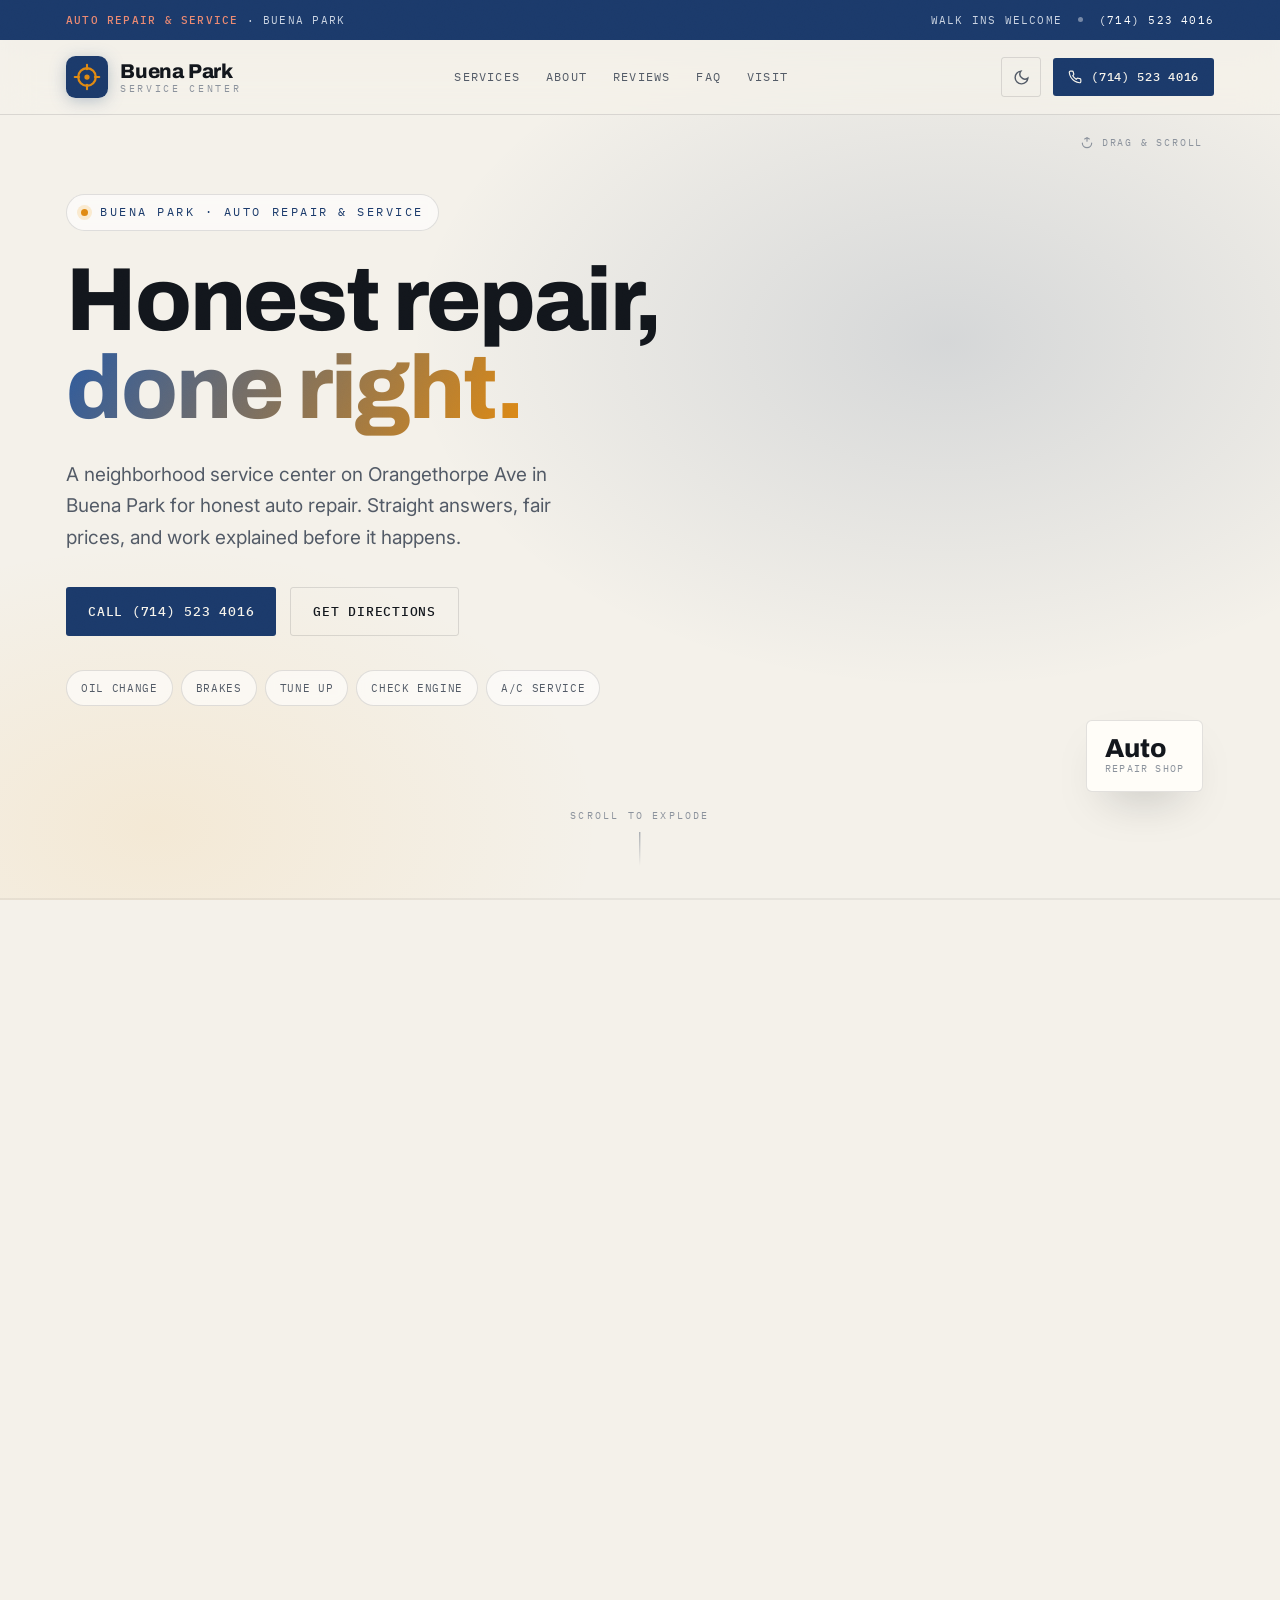
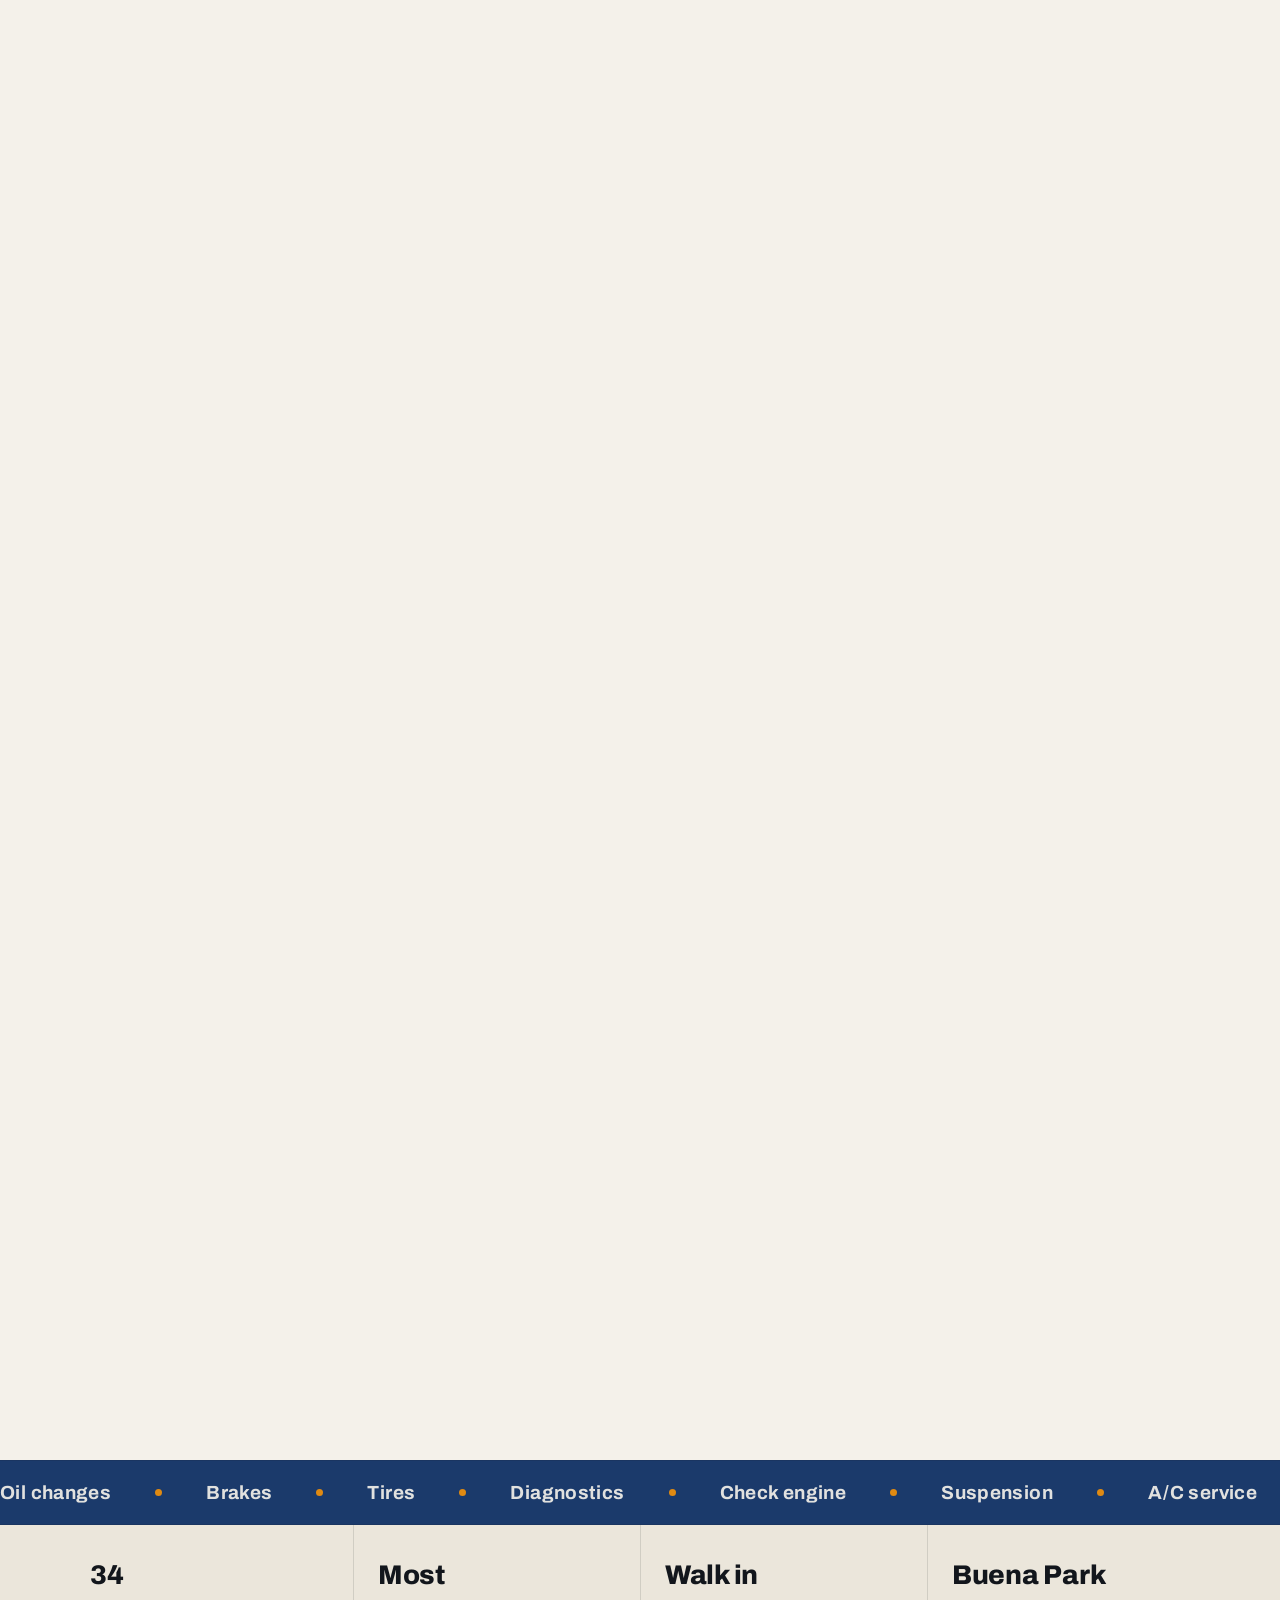
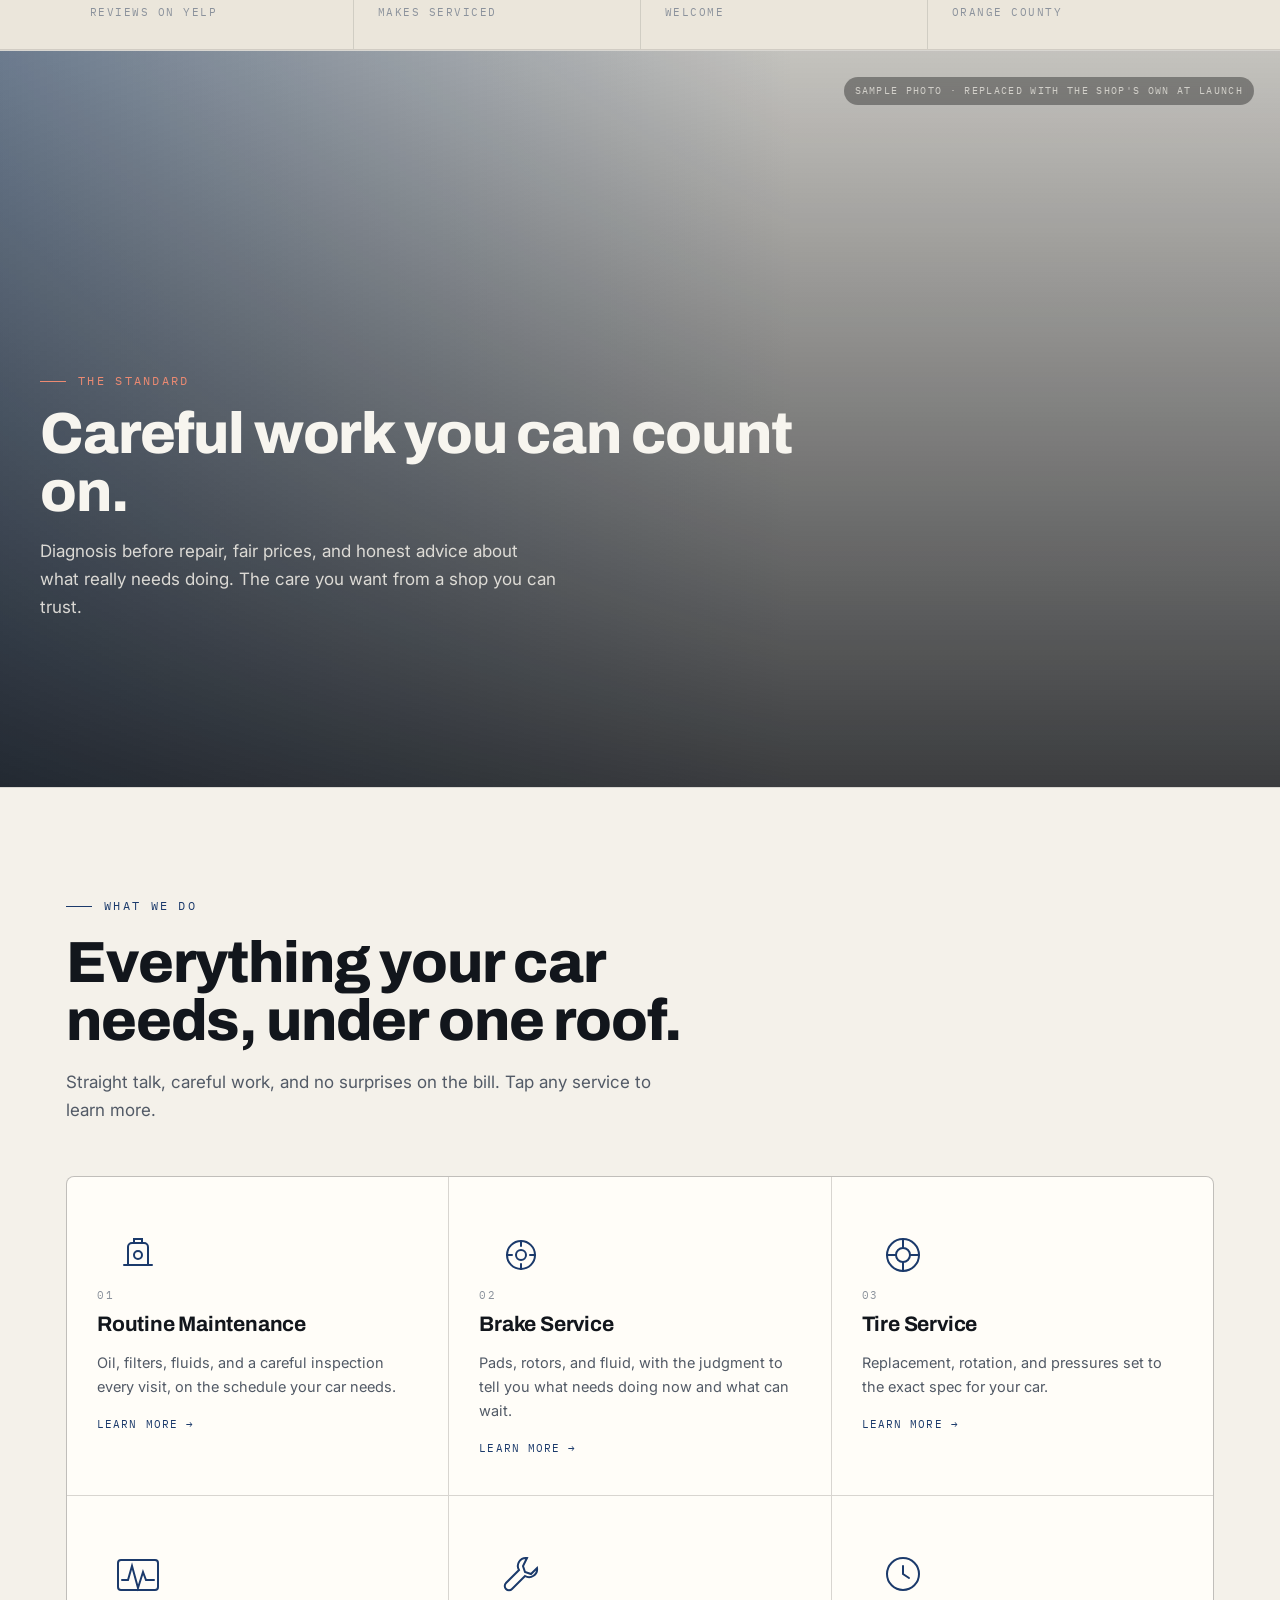
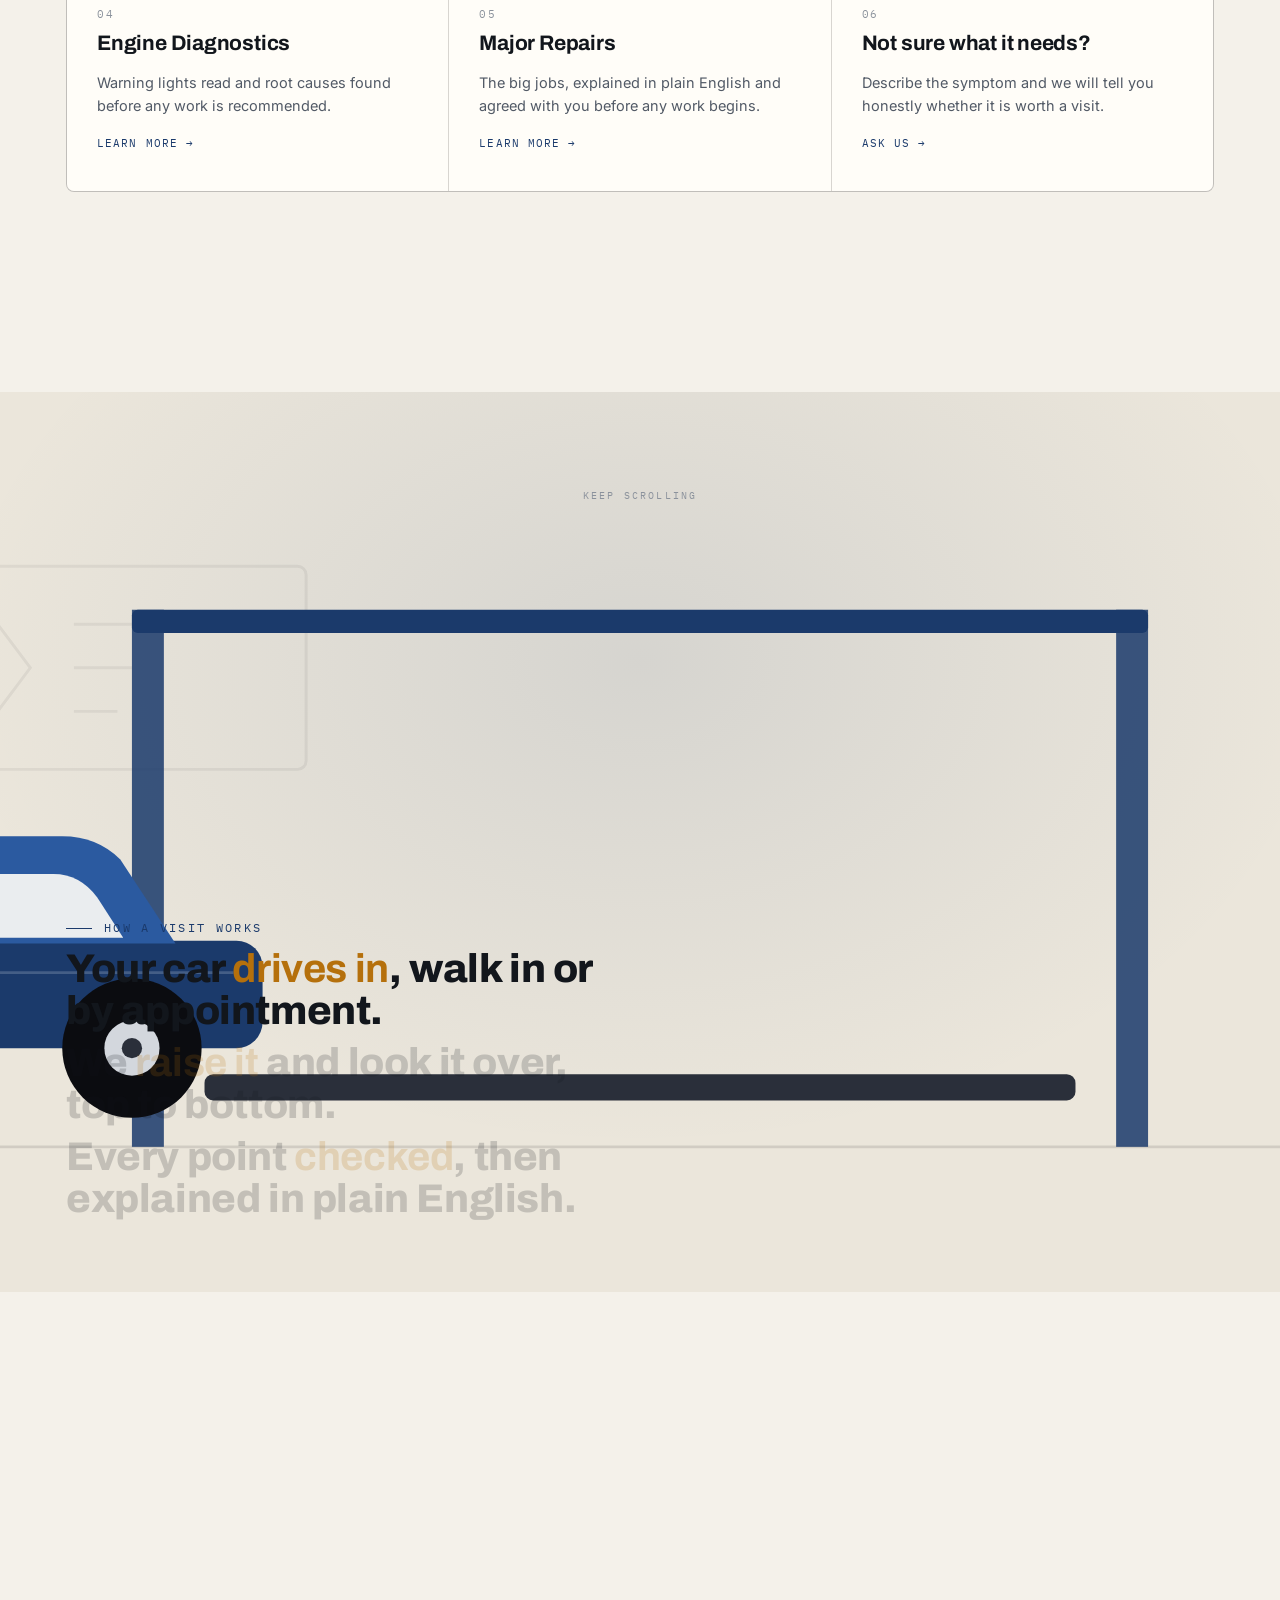
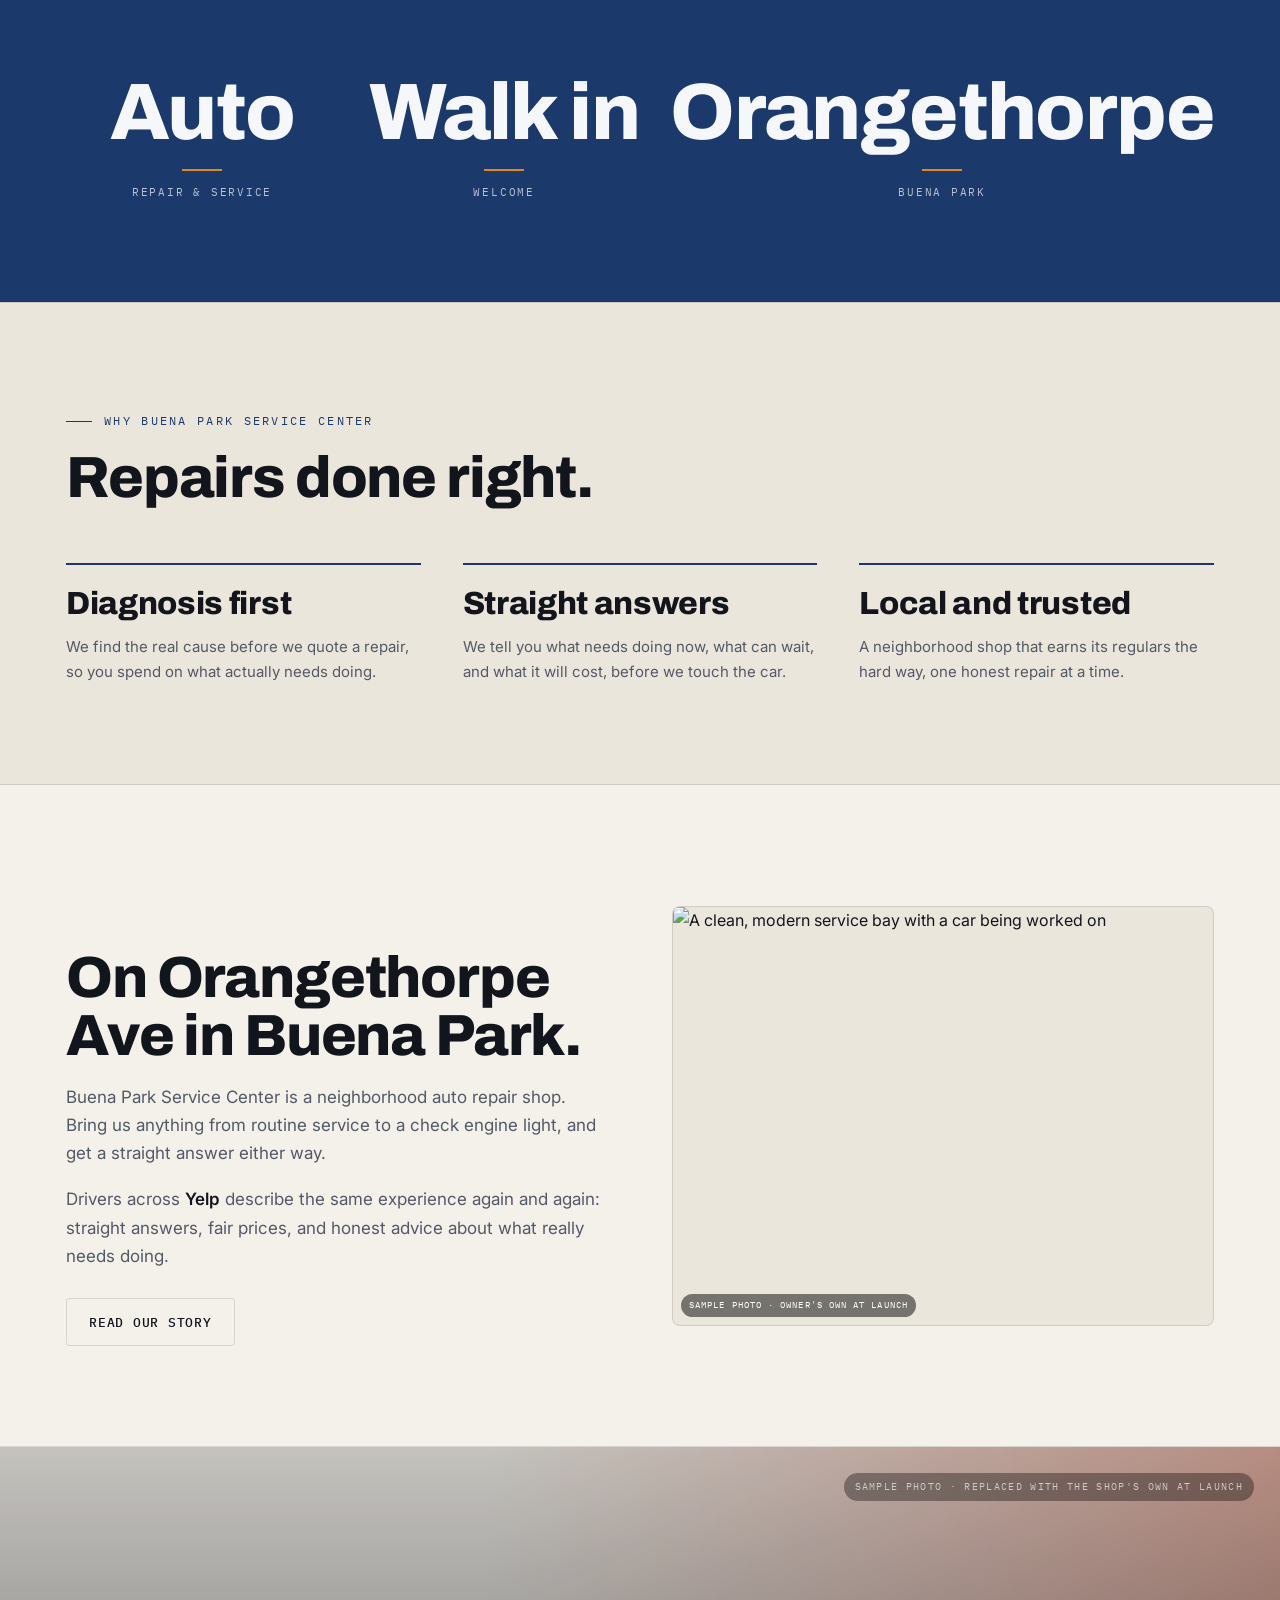
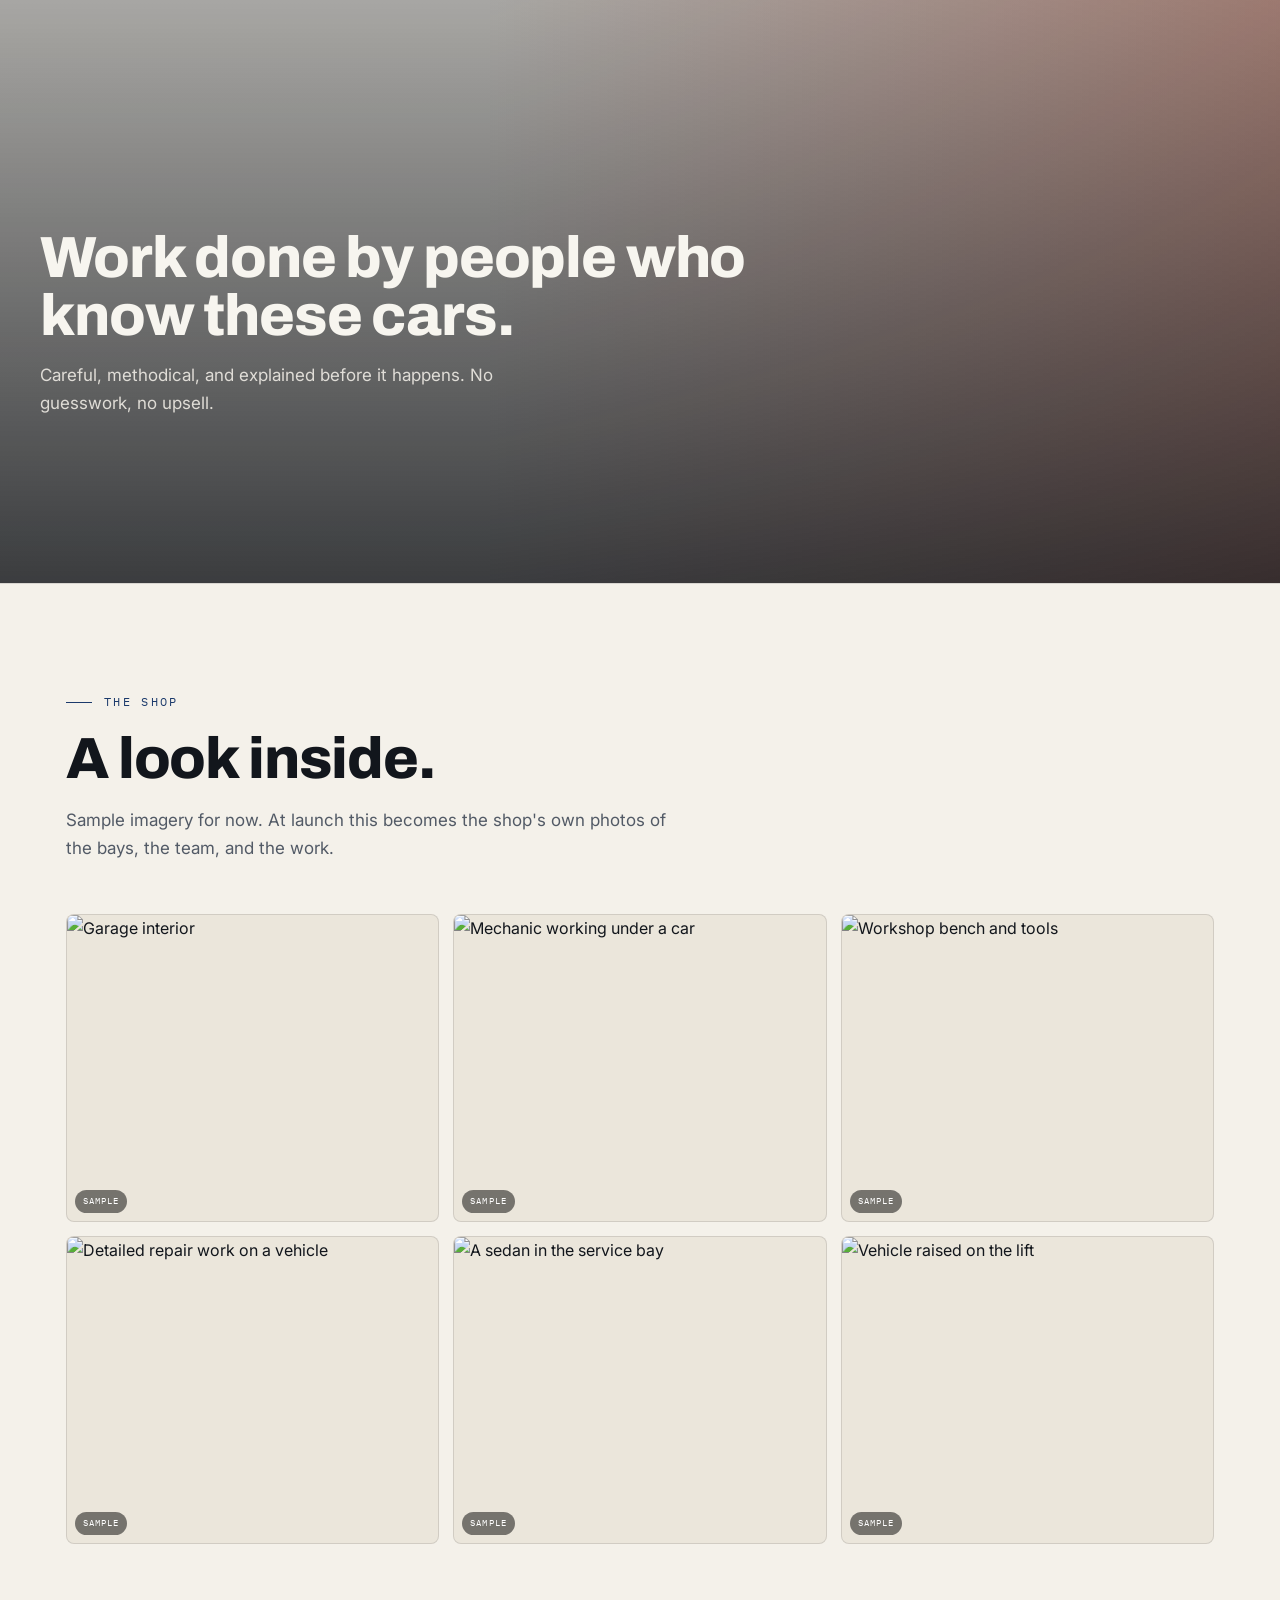
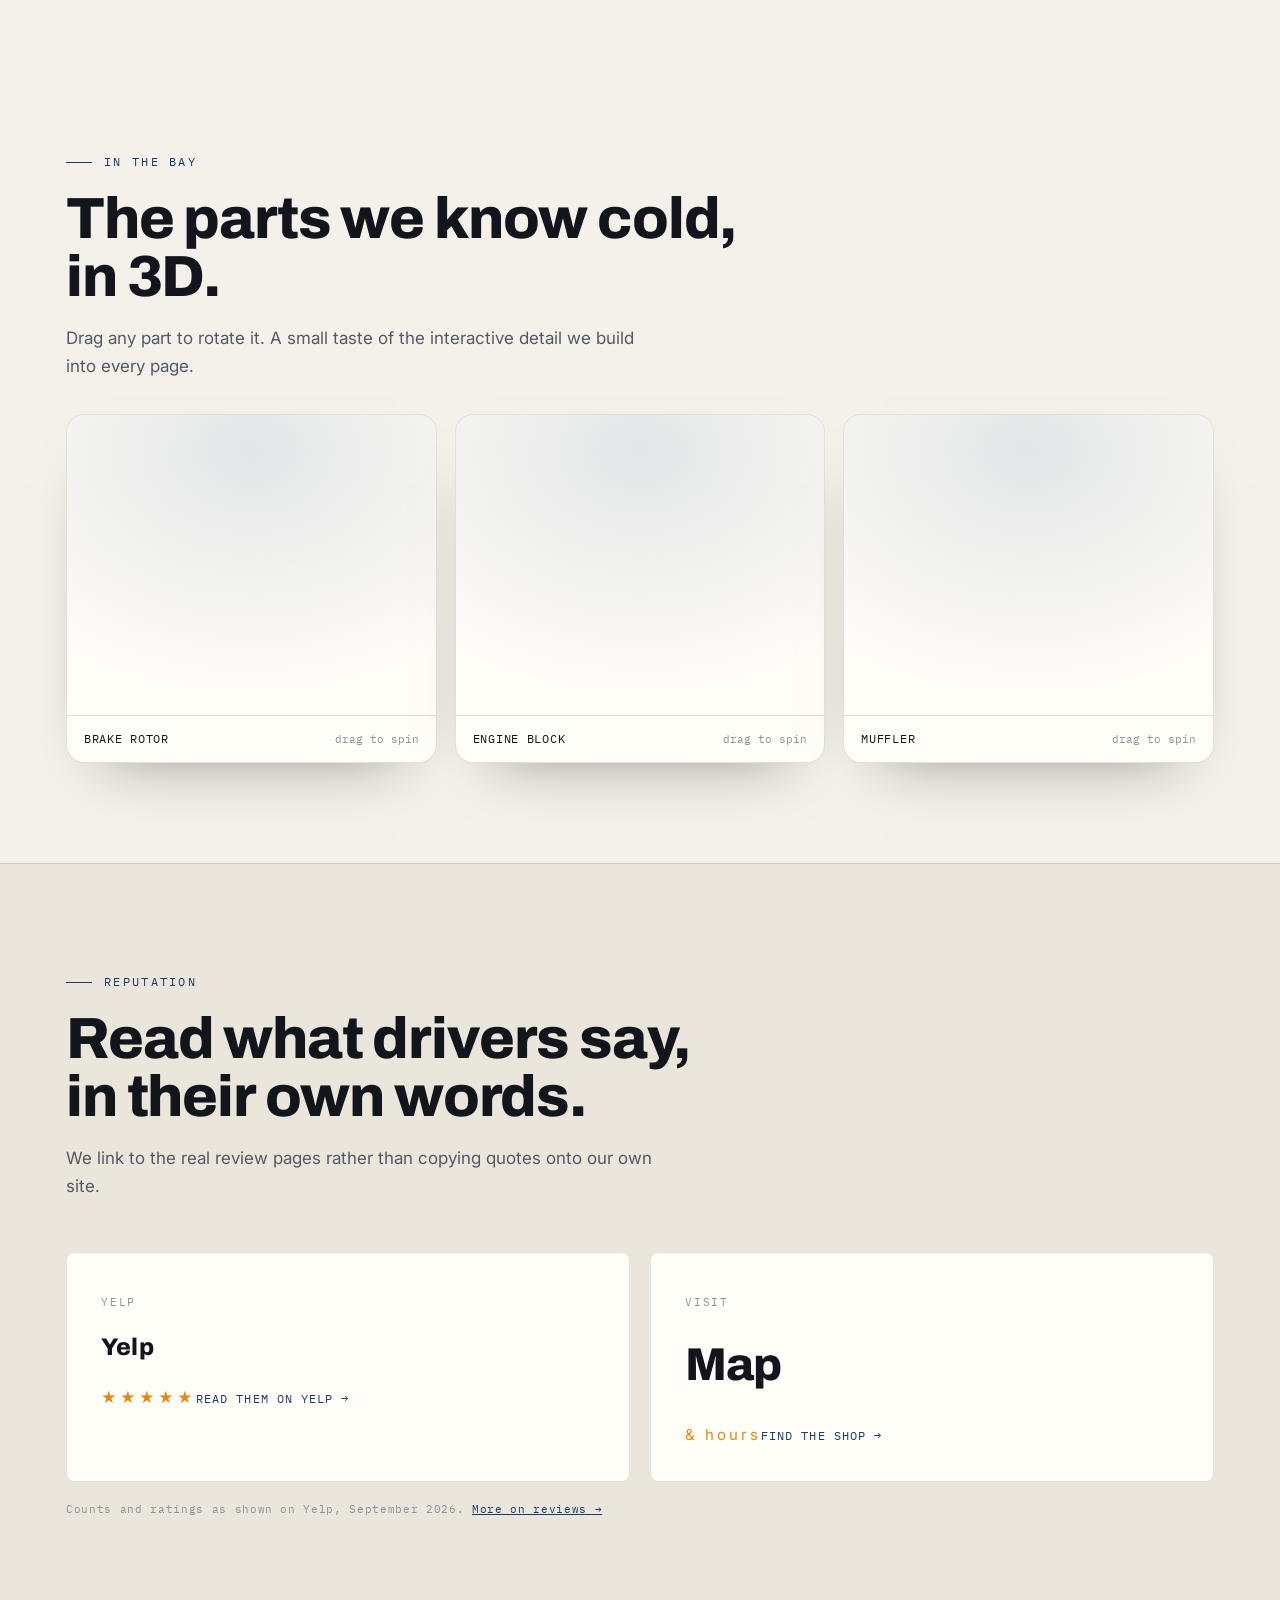
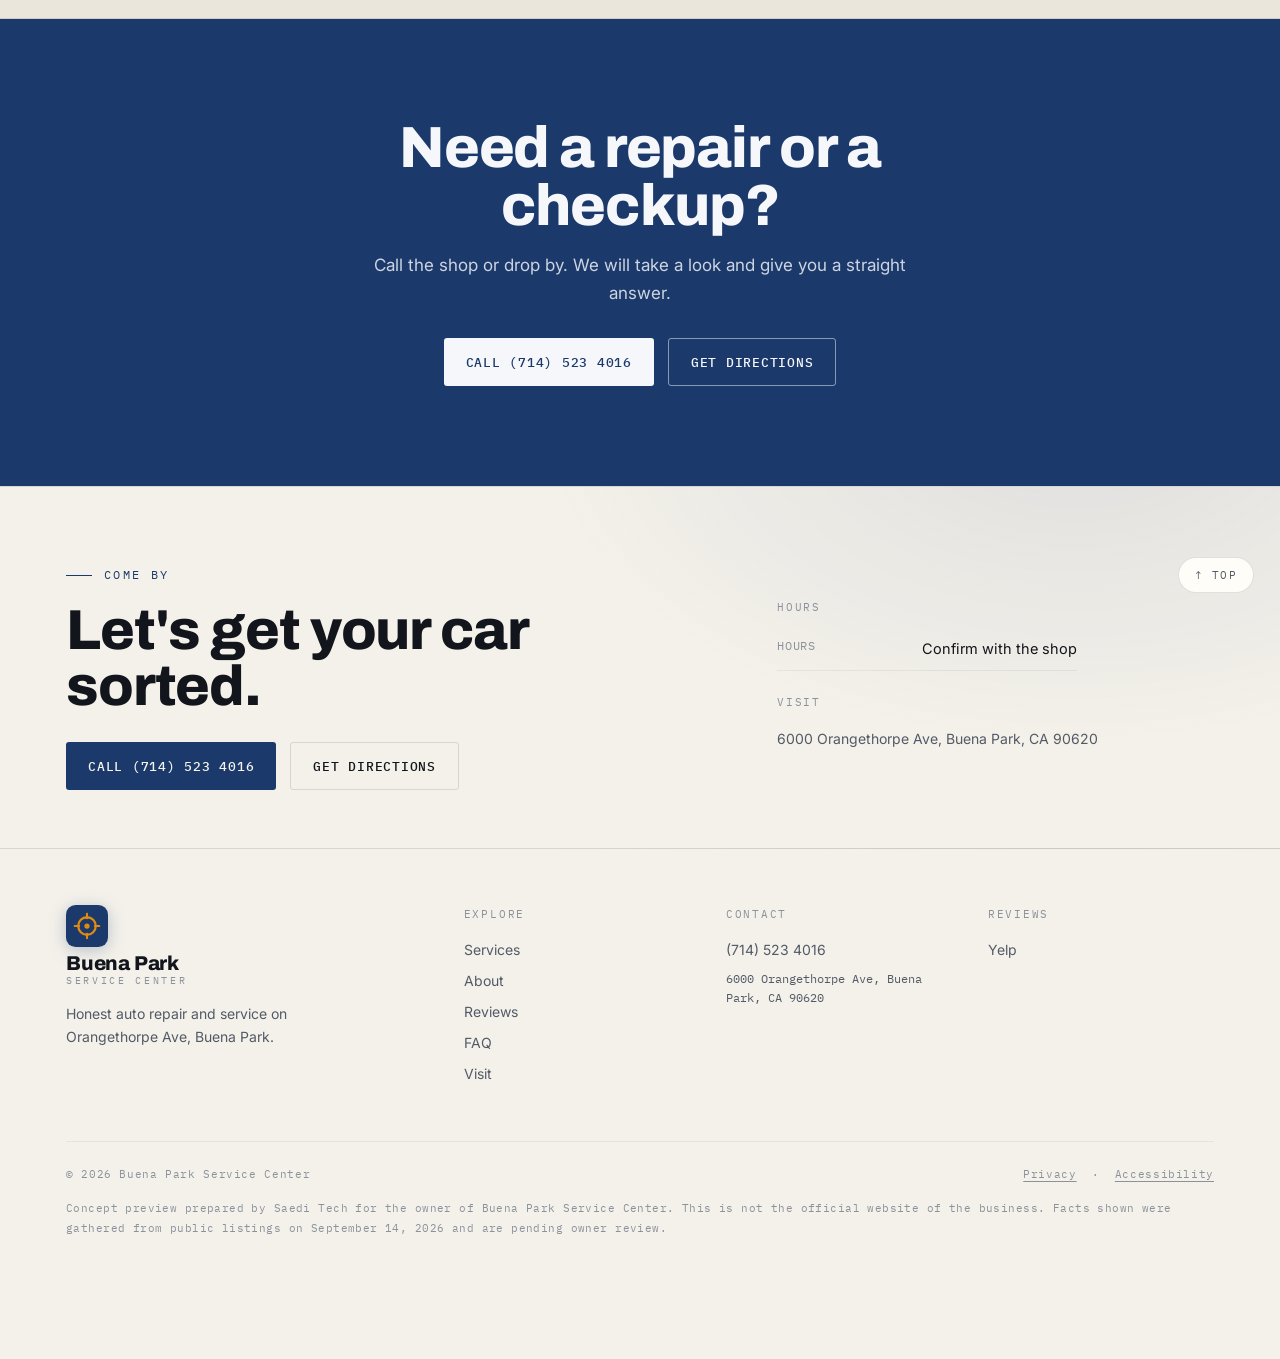
==== index.html @ a6fae599 "Buena Park Service Center concept preview" ====
<!doctype html>
<html lang="en">
<head>
<meta charset="utf-8" />
<meta name="viewport" content="width=device-width, initial-scale=1" />
<meta name="robots" content="noindex, nofollow" />
<title>Buena Park Service Center · Auto repair &amp; service · Buena Park</title>
<meta name="description" content="Buena Park Service Center on Orangethorpe Ave. Oil, brakes, tune ups, diagnostics, and full auto repair. Call (714) 523 4016." />
<meta property="og:title" content="Buena Park Service Center · Auto repair &amp; service · Buena Park" />
<meta property="og:description" content="Oil, brakes, tune ups, diagnostics, and full auto repair. Call (714) 523 4016." />
<meta property="og:type" content="website" />
<link rel="icon" href="data:image/svg+xml,%3Csvg xmlns='http://www.w3.org/2000/svg' viewBox='0 0 32 32'%3E%3Ccircle cx='16' cy='16' r='15' fill='%231b3a6b'/%3E%3Ccircle cx='16' cy='16' r='8' fill='none' stroke='%23f4f1ea' stroke-width='2.2'/%3E%3Ccircle cx='16' cy='16' r='2.4' fill='%23f4f1ea'/%3E%3Cg stroke='%23f4f1ea' stroke-width='2' stroke-linecap='round'%3E%3Cpath d='M16 4v4M16 24v4M4 16h4M24 16h4'/%3E%3C/g%3E%3C/svg%3E">
<link rel="preconnect" href="https://fonts.googleapis.com"><link rel="preconnect" href="https://fonts.gstatic.com" crossorigin>
<link href="https://fonts.googleapis.com/css2?family=Archivo:wght@500;600;700;800&family=Inter:wght@400;500;600&family=IBM+Plex+Mono:wght@400;500&display=swap" rel="stylesheet">
<link rel="stylesheet" href="assets/site.css">
<script type="importmap">{ "imports": { "three": "https://unpkg.com/three@0.160.0/build/three.module.js", "three/": "https://unpkg.com/three@0.160.0/" } }</script>
<script type="application/ld+json">
{"@context":"https://schema.org","@type":"AutoRepair","name":"Buena Park Service Center","telephone":"+17145234016","address":{"@type":"PostalAddress","streetAddress":"6000 Orangethorpe Ave","addressLocality":"Buena Park","addressRegion":"CA","postalCode":"92708","addressCountry":"US"},"sameAs":["https://www.yelp.com/biz/buena-park-service-center-buena-park"]}
</script>
</head>
<body>
<a class="skip" href="#main">Skip to content</a>

<header class="sitehead" id="sitehead">
<div class="topbar"><div class="wrap tbin"><span class="tb-l"><b>Auto repair &amp; service</b> · Buena Park</span><span class="tb-r"><span>Walk ins welcome</span><span class="dot2"></span><a href="tel:+17145234016">(714) 523 4016</a></span></div></div>
<nav class="top" aria-label="Main">
  <div class="wrap navin">
    <a class="logo" href="index.html" aria-label="Buena Park Service Center, home">
      <svg class="emblem" viewBox="0 0 48 48" aria-hidden="true"><rect width="48" height="48" rx="11" fill="var(--indigo)"/><circle cx="24" cy="24" r="10" fill="none" stroke="var(--shu)" stroke-width="2.6"/><circle cx="24" cy="24" r="3" fill="var(--shu)"/><g stroke="var(--shu)" stroke-width="2.4" stroke-linecap="round"><path d="M24 10v5M24 33v5M10 24h5M33 24h5"/></g></svg>
      <span class="wm"><span class="n">Buena Park</span><span class="s">Service Center</span></span>
    </a>
    <div class="navlinks">
      <a href="services.html">Services</a><a href="about.html">About</a><a href="reviews.html">Reviews</a><a href="faq.html">FAQ</a><a href="visit.html">Visit</a>
    </div>
    <div class="navright">
      <button class="tgl" id="themeTgl" aria-label="Switch between day and night theme" aria-pressed="false"><svg id="icMoon" viewBox="0 0 24 24" fill="none" stroke="currentColor" stroke-width="2" stroke-linecap="round"><path d="M21 12.8A9 9 0 1 1 11.2 3a7 7 0 0 0 9.8 9.8z"/></svg><svg id="icSun" viewBox="0 0 24 24" fill="none" stroke="currentColor" stroke-width="2" stroke-linecap="round" style="display:none"><circle cx="12" cy="12" r="4"/><path d="M12 2v2M12 20v2M4.9 4.9l1.4 1.4M17.7 17.7l1.4 1.4M2 12h2M20 12h2M4.9 19.1l1.4-1.4M17.7 6.3l1.4-1.4"/></svg></button>
      <a class="btn btn-fill btn-sm" href="tel:+17145234016"><svg width="14" height="14" viewBox="0 0 24 24" fill="none" stroke="currentColor" stroke-width="2" stroke-linecap="round" aria-hidden="true"><path d="M22 16.9v3a2 2 0 0 1-2.2 2 19.8 19.8 0 0 1-8.6-3 19.5 19.5 0 0 1-6-6 19.8 19.8 0 0 1-3-8.7A2 2 0 0 1 4.1 2h3a2 2 0 0 1 2 1.7c.13 1 .36 1.9.7 2.8a2 2 0 0 1-.45 2.1L8.1 9.9a16 16 0 0 0 6 6l1.3-1.3a2 2 0 0 1 2.1-.45c.9.34 1.8.57 2.8.7A2 2 0 0 1 22 16.9z"/></svg><span class="lbl">(714) 523 4016</span></a>
      <button class="burger" id="burger" aria-label="Open menu"><svg viewBox="0 0 24 24" fill="none" stroke="currentColor" stroke-width="2" stroke-linecap="round"><path d="M3 6h18M3 12h18M3 18h18"/></svg></button>
    </div>
  </div>
</nav>
</header>
<div class="mmenu" id="mmenu" aria-label="Menu">
  <button class="mclose" id="mclose" aria-label="Close menu">✕</button>
  <a href="services.html">Services</a><a href="about.html">About</a><a href="reviews.html">Reviews</a><a href="faq.html">FAQ</a><a href="visit.html">Visit</a><a href="tel:+17145234016">Call the shop</a>
</div>

<header class="hero scroll3d" id="top">
  <div class="sticky">
    <div class="hero-bg" aria-hidden="true"></div>
    <canvas id="gl" aria-hidden="true"></canvas>
    <div class="hero-fb" aria-hidden="true"></div>
    <div class="wrap herogrid">
      <div class="hero-copy" id="stageA">
        <span class="tag"><span class="dot"></span> Buena Park · Auto repair &amp; service</span>
        <h1>Honest repair, <span class="in">done right.</span></h1>
        <p class="lede">A neighborhood service center on Orangethorpe Ave in Buena Park for honest auto repair. Straight answers, fair prices, and work explained before it happens.</p>
        <div class="cta">
          <a class="btn btn-fill" href="tel:+17145234016">Call (714) 523 4016</a>
          <a class="btn btn-line" href="visit.html">Get directions</a>
        </div>
        <div class="chips" aria-label="What we do"><span class="chip">Oil change</span><span class="chip">Brakes</span><span class="chip">Tune up</span><span class="chip">Check engine</span><span class="chip">A/C service</span></div>
      </div>
      <div class="callouts" id="stageB" aria-hidden="true">
        <h3>Every part, understood.</h3>
        <div class="callout"><span class="cn">01</span><span class="cx"><b>Tire &amp; fitment</b><span>Mounted and balanced to spec.</span></span></div>
        <div class="callout"><span class="cn">02</span><span class="cx"><b>Alloy wheel</b><span>Checked true, straight, and clean.</span></span></div>
        <div class="callout"><span class="cn">03</span><span class="cx"><b>Brake rotor</b><span>Measured, resurfaced, or replaced.</span></span></div>
        <div class="callout"><span class="cn">04</span><span class="cx"><b>Caliper</b><span>Pads and hardware serviced right.</span></span></div>
      </div>
    </div>
    <div class="badge3d" id="badge3d"><div><div class="rt">Auto</div><div class="rl">repair shop</div></div></div>
    <span class="grab" aria-hidden="true"><svg width="14" height="14" viewBox="0 0 24 24" fill="none" stroke="currentColor" stroke-width="2" stroke-linecap="round"><path d="M12 3v6M8 5l4-2 4 2M4 12a8 8 0 0 0 16 0"/></svg> Drag &amp; scroll</span>
    <div class="cue" aria-hidden="true">Scroll to explode<span class="bar"></span></div>
    <div class="hprog" aria-hidden="true"><i id="hprog"></i></div>
  </div>
</header>

<div class="marquee" aria-hidden="true"><div class="mrow"><span>Oil changes<span class="d"></span>Brakes<span class="d"></span>Tires<span class="d"></span>Diagnostics<span class="d"></span>Check engine<span class="d"></span>Suspension<span class="d"></span>A/C service<span class="d"></span>Batteries<span class="d"></span></span><span>Oil changes<span class="d"></span>Brakes<span class="d"></span>Tires<span class="d"></span>Diagnostics<span class="d"></span>Check engine<span class="d"></span>Suspension<span class="d"></span>A/C service<span class="d"></span>Batteries<span class="d"></span></span></div></div>

<div class="strip" role="region" aria-label="Shop facts">
  <div class="wrap stripin">
    <div class="stat"><a href="https://www.yelp.com/biz/buena-park-service-center-buena-park" target="_blank" rel="noopener"><div class="v">34</div><div class="l">reviews on Yelp</div></a></div>
    <div class="stat"><div class="v">Most</div><div class="l">makes serviced</div></div>
    <div class="stat"><div class="v">Walk in</div><div class="l">welcome</div></div>
    <div class="stat"><div class="v">Buena Park</div><div class="l">Orange County</div></div>
  </div>
</div>

<main id="main">
<section class="photoband" aria-label="The standard">
  <div class="pbimg" data-parallax="0.12" style="background-image:url('https://images.unsplash.com/photo-1613214150132-9606e332d68e?w=1800&q=75&auto=format&fit=crop')"></div>
  <span class="sampletag">Sample photo · replaced with the shop's own at launch</span>
  <div class="wrap pbin">
    <p class="pbk up">The standard</p>
    <h2 class="up">Careful work you can count on.</h2>
    <p class="up">Diagnosis before repair, fair prices, and honest advice about what really needs doing. The care you want from a shop you can trust.</p>
  </div>
</section>
<section id="services">
  <div class="wrap">
    <p class="kick up">What we do</p>
    <h2 class="up">Everything your car needs, under one roof.</h2>
    <p class="sub up">Straight talk, careful work, and no surprises on the bill. Tap any service to learn more.</p>
    <div class="svcgrid">
      <a class="svc up" href="services.html#maintenance"><span class="no">01</span><svg class="ic" viewBox="0 0 48 48" fill="none" stroke="currentColor" stroke-width="2" stroke-linecap="round" aria-hidden="true"><path d="M10 34h28M14 34V16a4 4 0 0 1 4-4h12a4 4 0 0 1 4 4v18M20 12V8h8v4"/><circle cx="24" cy="24" r="4"/></svg><h3>Routine Maintenance</h3><p>Oil, filters, fluids, and a careful inspection every visit, on the schedule your car needs.</p><span class="more">Learn more →</span></a>
      <a class="svc up" href="services.html#brakes"><span class="no">02</span><svg class="ic" viewBox="0 0 48 48" fill="none" stroke="currentColor" stroke-width="2" stroke-linecap="round" aria-hidden="true"><circle cx="24" cy="24" r="14"/><circle cx="24" cy="24" r="5"/><path d="M24 10v5M24 33v5M10 24h5M33 24h5"/></svg><h3>Brake Service</h3><p>Pads, rotors, and fluid, with the judgment to tell you what needs doing now and what can wait.</p><span class="more">Learn more →</span></a>
      <a class="svc up" href="services.html#tires"><span class="no">03</span><svg class="ic" viewBox="0 0 48 48" fill="none" stroke="currentColor" stroke-width="2" stroke-linecap="round" aria-hidden="true"><circle cx="24" cy="24" r="16"/><circle cx="24" cy="24" r="7"/><path d="M24 8v9M24 31v9M8 24h9M31 24h9"/></svg><h3>Tire Service</h3><p>Replacement, rotation, and pressures set to the exact spec for your car.</p><span class="more">Learn more →</span></a>
      <a class="svc up" href="services.html#diagnostics"><span class="no">04</span><svg class="ic" viewBox="0 0 48 48" fill="none" stroke="currentColor" stroke-width="2" stroke-linecap="round" aria-hidden="true"><path d="M8 30h6l4-14 6 22 5-16 3 8h8"/><rect x="4" y="10" width="40" height="30" rx="3"/></svg><h3>Engine Diagnostics</h3><p>Warning lights read and root causes found before any work is recommended.</p><span class="more">Learn more →</span></a>
      <a class="svc up" href="services.html#major"><span class="no">05</span><svg class="ic" viewBox="0 0 48 48" fill="none" stroke="currentColor" stroke-width="2" stroke-linecap="round" aria-hidden="true"><path d="M30 8a8 8 0 0 0-8 12L9 33a4 4 0 1 0 6 6l13-13a8 8 0 0 0 12-8l-6 6-6-2-2-6z"/></svg><h3>Major Repairs</h3><p>The big jobs, explained in plain English and agreed with you before any work begins.</p><span class="more">Learn more →</span></a>
      <a class="svc up" href="visit.html"><span class="no">06</span><svg class="ic" viewBox="0 0 48 48" fill="none" stroke="currentColor" stroke-width="2" stroke-linecap="round" aria-hidden="true"><circle cx="24" cy="24" r="16"/><path d="M24 16v8l6 4"/></svg><h3>Not sure what it needs?</h3><p>Describe the symptom and we will tell you honestly whether it is worth a visit.</p><span class="more">Ask us →</span></a>
    </div>
  </div>
</section>

<section class="garage" id="garage" data-scrub aria-label="How a visit works">
  <div class="stage">
    <span class="ghint" aria-hidden="true">Keep scrolling</span>
    <svg class="gsvg" viewBox="0 0 1200 620" preserveAspectRatio="xMidYMax slice" aria-hidden="true">
      <line x1="0" y1="520" x2="1200" y2="520" stroke="var(--line)" stroke-width="2"/>
      <g opacity=".5" stroke="var(--line)" stroke-width="2" fill="none"><rect x="70" y="120" width="300" height="140" rx="6"/><path d="M110 150v80M150 150l30 40-30 40M210 160h40M210 190h40M210 220h30"/></g>
      <rect x="250" y="150" width="22" height="370" fill="var(--indigo)" opacity=".85"/><rect x="928" y="150" width="22" height="370" fill="var(--indigo)" opacity=".85"/>
      <rect x="250" y="150" width="700" height="16" rx="4" fill="var(--indigo)"/>
      <g id="g-lift">
        <rect x="300" y="470" width="600" height="18" rx="6" fill="#2a2f3a"/>
        <g id="g-car">
          <rect x="340" y="378" width="520" height="74" rx="18" fill="var(--indigo)"/>
          <path d="M470 380 L522 320 Q536 306 560 306 L722 306 Q746 306 762 322 L800 380 Z" fill="var(--indigo-2)"/>
          <path d="M486 376 L528 332 L616 332 L616 376 Z" fill="var(--card)" opacity=".9"/>
          <path d="M636 376 L636 332 L716 332 Q734 332 746 348 L764 376 Z" fill="var(--card)" opacity=".9"/>
          <path d="M360 400 H840" stroke="rgba(255,255,255,.18)" stroke-width="2"/>
          <circle cx="440" cy="452" r="48" fill="#0b0c10"/><circle cx="440" cy="452" r="19" fill="#d3d7dd"/><circle cx="440" cy="452" r="7" fill="#2a2f3a"/>
          <circle cx="770" cy="452" r="48" fill="#0b0c10"/><circle cx="770" cy="452" r="19" fill="#d3d7dd"/><circle cx="770" cy="452" r="7" fill="#2a2f3a"/>
          <g fill="none" stroke="var(--shu)" stroke-width="3">
            <g class="g-pt"><circle cx="440" cy="452" r="30"/><circle cx="440" cy="418" r="3" fill="var(--shu)"/></g>
            <g class="g-pt"><circle cx="770" cy="452" r="30"/><circle cx="770" cy="418" r="3" fill="var(--shu)"/></g>
            <g class="g-pt"><circle cx="392" cy="392" r="20"/><circle cx="392" cy="376" r="3" fill="var(--shu)"/></g>
            <g class="g-pt"><circle cx="708" cy="344" r="20"/><circle cx="708" cy="328" r="3" fill="var(--shu)"/></g>
          </g>
        </g>
      </g>
    </svg>
    <div class="wrap stagewrap">
      <p class="glabel">How a visit works</p>
      <div class="gsteps">
        <p class="g-step">Your car <b>drives in</b>, walk in or by appointment.</p>
        <p class="g-step">We <b>raise it</b> and look it over, top to bottom.</p>
        <p class="g-step">Every point <b>checked</b>, then explained in plain English.</p>
      </div>
    </div>
  </div>
</section>

<section class="countband">
  <div class="wrap">
    <div class="countgrid">
      <div><div class="cnum">Auto</div><div class="cbar"></div><div class="clab">repair &amp; service</div></div>
      <div><div class="cnum">Walk in</div><div class="cbar"></div><div class="clab">welcome</div></div>
      <div><div class="cnum">Orangethorpe</div><div class="cbar"></div><div class="clab">Buena Park</div></div>
    </div>
  </div>
</section>

<section id="why">
  <div class="wrap">
    <p class="kick up">Why Buena Park Service Center</p>
    <h2 class="up">Repairs done right.</h2>
    <div class="whygrid">
      <div class="why up"><div class="big">Diagnosis first</div><p>We find the real cause before we quote a repair, so you spend on what actually needs doing.</p></div>
      <div class="why up"><div class="big">Straight answers</div><p>We tell you what needs doing now, what can wait, and what it will cost, before we touch the car.</p></div>
      <div class="why up"><div class="big">Local and trusted</div><p>A neighborhood shop that earns its regulars the hard way, one honest repair at a time.</p></div>
    </div>
  </div>
</section>

<section id="about">
  <div class="wrap abgrid">
    <div class="abcopy">
      <p class="kick up">About the shop</p>
      <h2 class="up">On Orangethorpe Ave in Buena Park.</h2>
      <p class="up">Buena Park Service Center is a neighborhood auto repair shop. Bring us anything from routine service to a check engine light, and get a straight answer either way.</p>
      <p class="up">Drivers across <strong>Yelp</strong> describe the same experience again and again: straight answers, fair prices, and honest advice about what really needs doing.</p>
      <p class="up"><a class="btn btn-line" href="about.html" style="margin-top:10px">Read our story</a></p>
    </div>
    <div class="imgfill up" role="img" aria-label="Inside a modern service bay">
      <img src="https://images.unsplash.com/photo-1771340012319-0b4fca008b54?w=1100&q=75&auto=format&fit=crop" alt="A clean, modern service bay with a car being worked on" loading="lazy">
      <span class="stamp">Sample photo · owner's own at launch</span>
    </div>
  </div>
</section>

<section class="photoband right" aria-label="Hands on">
  <div class="pbimg" data-parallax="0.12" style="background-image:url('https://images.unsplash.com/photo-1619642751034-765dfdf7c58e?w=1800&q=75&auto=format&fit=crop')"></div>
  <span class="sampletag">Sample photo · replaced with the shop's own at launch</span>
  <div class="wrap pbin">
    <p class="pbk up">Hands on</p>
    <h2 class="up">Work done by people who know these cars.</h2>
    <p class="up">Careful, methodical, and explained before it happens. No guesswork, no upsell.</p>
  </div>
</section>

<section id="gallery">
  <div class="wrap">
    <p class="kick up">The shop</p>
    <h2 class="up">A look inside.</h2>
    <p class="sub up">Sample imagery for now. At launch this becomes the shop's own photos of the bays, the team, and the work.</p>
    <div class="gal2">
      <div class="imgfill up"><img src="https://images.unsplash.com/photo-1619505372149-07875c35b313?w=800&q=72&auto=format&fit=crop" alt="Garage interior" loading="lazy"><span class="stamp">Sample</span></div>
      <div class="imgfill up"><img src="https://images.unsplash.com/photo-1599256872237-5dcc0fbe9668?w=800&q=72&auto=format&fit=crop" alt="Mechanic working under a car" loading="lazy"><span class="stamp">Sample</span></div>
      <div class="imgfill up"><img src="https://images.unsplash.com/photo-1676018366904-c083ed678e60?w=800&q=72&auto=format&fit=crop" alt="Workshop bench and tools" loading="lazy"><span class="stamp">Sample</span></div>
      <div class="imgfill up"><img src="https://images.unsplash.com/photo-1613214150333-53afb7561e6d?w=800&q=72&auto=format&fit=crop" alt="Detailed repair work on a vehicle" loading="lazy"><span class="stamp">Sample</span></div>
      <div class="imgfill up"><img src="https://images.unsplash.com/photo-1735361039382-d78a0a0cc185?w=800&q=72&auto=format&fit=crop" alt="A sedan in the service bay" loading="lazy"><span class="stamp">Sample</span></div>
      <div class="imgfill up"><img src="https://images.unsplash.com/photo-1723099971299-3789db53604c?w=800&q=72&auto=format&fit=crop" alt="Vehicle raised on the lift" loading="lazy"><span class="stamp">Sample</span></div>
    </div>
  </div>
</section>

<section id="explore3d" class="show3d">
  <div class="wrap">
    <p class="kick up">In the bay</p>
    <h2 class="up">The parts we know cold, in 3D.</h2>
    <p class="sub up">Drag any part to rotate it. A small taste of the interactive detail we build into every page.</p>
    <div class="o3grid"><figure class="o3 up"><canvas class="obj3d" data-obj="rotor" data-accent="f0a01e" aria-label="Interactive 3D part"></canvas><figcaption>Brake rotor<span class="drag">drag to spin</span></figcaption></figure><figure class="o3 up"><canvas class="obj3d" data-obj="engine" data-accent="1b3a6b" aria-label="Interactive 3D part"></canvas><figcaption>Engine block<span class="drag">drag to spin</span></figcaption></figure><figure class="o3 up"><canvas class="obj3d" data-obj="muffler" aria-label="Interactive 3D part"></canvas><figcaption>Muffler<span class="drag">drag to spin</span></figcaption></figure></div>
  </div>
</section>
<section id="reviews" class="band">
  <div class="wrap">
    <p class="kick up">Reputation</p>
    <h2 class="up">Read what drivers say, in their own words.</h2>
    <p class="sub up">We link to the real review pages rather than copying quotes onto our own site.</p>
    <div class="revgrid">
      <a class="rev up" href="https://www.yelp.com/biz/buena-park-service-center-buena-park" target="_blank" rel="noopener"><span class="plat">Yelp</span><div class="score" style="font-size:1.5rem;letter-spacing:.01em">Yelp</div><span class="stars" aria-hidden="true">★★★★★</span><span class="go">Read them on Yelp →</span></a>
      <a class="rev up" href="visit.html"><span class="plat">Visit</span><div class="score">Map</div><span class="stars" aria-hidden="true">&amp; hours</span><span class="go">Find the shop →</span></a>
    </div>
    <p class="revnote up">Counts and ratings as shown on Yelp, September 2026. <a href="reviews.html" style="color:var(--indigo-tx)">More on reviews →</a></p>
  </div>
</section>

<section class="ctaband">
  <div class="wrap">
    <h2 class="up">Need a repair or a checkup?</h2>
    <p class="up">Call the shop or drop by. We will take a look and give you a straight answer.</p>
    <div class="cta up"><a class="btn btn-fill" href="tel:+17145234016">Call (714) 523 4016</a><a class="btn btn-line" href="visit.html">Get directions</a></div>
  </div>
</section>
</main>

<footer>
  <button class="backtop" id="backtop" aria-label="Back to top">↑ Top</button>
  <div class="foot-hero"><div class="wrap"><div class="foot-top">
    <div class="foot-cta"><p class="kick">Come by</p><h2>Let's get your car sorted.</h2><div class="cta"><a class="btn btn-fill" href="tel:+17145234016">Call (714) 523 4016</a><a class="btn btn-line" href="visit.html">Get directions</a></div></div>
    <div class="foot-hours"><p class="ft">Hours</p><div class="hrow"><span>Hours</span><span>Confirm with the shop</span></div><p class="ft" style="margin-top:22px">Visit</p><p class="addr">6000 Orangethorpe Ave, Buena Park, CA 90620</p></div>
  </div></div></div>
  <div class="wrap foot-main">
    <div class="fgrid">
      <div class="fbrand">
        <a class="logo" href="index.html" aria-label="Buena Park Service Center, home"><svg class="emblem" viewBox="0 0 48 48" aria-hidden="true"><rect width="48" height="48" rx="11" fill="var(--indigo)"/><circle cx="24" cy="24" r="10" fill="none" stroke="var(--shu)" stroke-width="2.6"/><circle cx="24" cy="24" r="3" fill="var(--shu)"/><g stroke="var(--shu)" stroke-width="2.4" stroke-linecap="round"><path d="M24 10v5M24 33v5M10 24h5M33 24h5"/></g></svg><span class="wm"><span class="n">Buena Park</span><span class="s">Service Center</span></span></a>
        <p>Honest auto repair and service on Orangethorpe Ave, Buena Park.</p>
      </div>
      <div class="fcol"><p class="ft">Explore</p><a href="services.html">Services</a><a href="about.html">About</a><a href="reviews.html">Reviews</a><a href="faq.html">FAQ</a><a href="visit.html">Visit</a></div>
      <div class="fcol"><p class="ft">Contact</p><a href="tel:+17145234016">(714) 523 4016</a><p class="mono" style="font-size:12px">6000 Orangethorpe Ave, Buena Park, CA 90620</p></div>
      <div class="fcol"><p class="ft">Reviews</p><a href="https://www.yelp.com/biz/buena-park-service-center-buena-park" target="_blank" rel="noopener">Yelp</a></div>
    </div>
    <div class="legal">
      <span>© 2026 Buena Park Service Center</span>
      <span><a href="privacy.html">Privacy</a> &nbsp;·&nbsp; <a href="accessibility.html">Accessibility</a></span>
    </div>
    <p class="preview-note">Concept preview prepared by Saedi Tech for the owner of Buena Park Service Center. This is not the official website of the business. Facts shown were gathered from public listings on September 14, 2026 and are pending owner review.</p>
  </div>
</footer>

<div class="callbar" role="navigation" aria-label="Quick actions">
  <a class="c1" href="tel:+17145234016"><svg width="14" height="14" viewBox="0 0 24 24" fill="none" stroke="currentColor" stroke-width="2" stroke-linecap="round" aria-hidden="true"><path d="M22 16.9v3a2 2 0 0 1-2.2 2 19.8 19.8 0 0 1-8.6-3 19.5 19.5 0 0 1-6-6 19.8 19.8 0 0 1-3-8.7A2 2 0 0 1 4.1 2h3a2 2 0 0 1 2 1.7c.13 1 .36 1.9.7 2.8a2 2 0 0 1-.45 2.1L8.1 9.9a16 16 0 0 0 6 6l1.3-1.3a2 2 0 0 1 2.1-.45c.9.34 1.8.57 2.8.7A2 2 0 0 1 22 16.9z"/></svg>Call the shop</a>
  <a class="c2" href="visit.html">Get directions</a>
</div>

<script src="assets/app.js" defer></script>
<script type="module" src="assets/hero3d.js"></script><script type="module" src="assets/objects3d.js"></script>
</body>
</html>
---- assets/site.css ----
/* Buena Park Service Center — shared design system (Saedi Tech concept preview) */
:root{
  --bg:#f4f1ea; --bg2:#ebe6db; --card:#fffdf8; --card2:#f7f3ea;
  --line:rgba(18,22,28,.12); --line2:rgba(18,22,28,.06);
  --text:#12161c; --muted:#525a66; --faint:#8b929c;
  --indigo:#1b3a6b; --indigo-2:#2b5aa0; --indigo-tx:#1b3a6b; --indigo-soft:rgba(27,58,107,.1);
  --shu:#e08a12; --shu-tx:#b5700c; --gold:#e08a12;
  --nav-bg:rgba(244,241,234,.72); --chip-bg:rgba(255,255,255,.6); --btn-tx:#f7f4ec;
  --hero-a:rgba(27,58,107,.14); --hero-b:rgba(240,160,30,.10); --grain:.035;
  --map-filter:saturate(.9) contrast(1.02); --ease:cubic-bezier(.16,1,.3,1);
}
:root[data-theme="night"]{
  --bg:#080b10; --bg2:#0c1016; --card:#10151d; --card2:#0d1219;
  --line:rgba(237,240,244,.1); --line2:rgba(237,240,244,.05);
  --text:#eef1f5; --muted:#a6adb8; --faint:#69707c;
  --indigo:#6ba3e8; --indigo-2:#86baf2; --indigo-tx:#9cc6f5; --indigo-soft:rgba(107,163,232,.12);
  --shu:#f2b552; --shu-tx:#f6c877; --gold:#f2b552;
  --nav-bg:rgba(8,11,16,.66); --chip-bg:rgba(16,21,29,.5); --btn-tx:#080b10;
  --hero-a:rgba(107,163,232,.24); --hero-b:rgba(242,181,82,.12); --grain:.06;
  --map-filter:grayscale(1) invert(.92) contrast(.9) hue-rotate(180deg);
}
*{margin:0;padding:0;box-sizing:border-box}
html{scroll-behavior:smooth}
@media (prefers-reduced-motion:reduce){html{scroll-behavior:auto}}
body{background:var(--bg);color:var(--text);font-family:'Inter',system-ui,sans-serif;font-size:16px;line-height:1.65;-webkit-font-smoothing:antialiased;transition:background .5s,color .5s;overflow-x:hidden}
::selection{background:var(--indigo);color:var(--btn-tx)}
img,svg{max-width:100%}a{color:inherit}
.jp{font-family:'Noto Sans JP','Inter',sans-serif}
.mono{font-family:'IBM Plex Mono',monospace}
.wrap{max-width:1200px;margin:0 auto;padding:0 26px}
.narrow{max-width:900px}
.skip{position:absolute;left:-9999px;top:0;background:var(--indigo);color:var(--btn-tx);padding:10px 18px;z-index:200;font-weight:600}
.skip:focus{left:12px;top:12px}
:focus-visible{outline:2px solid var(--indigo);outline-offset:3px;border-radius:2px}
body::after{content:"";position:fixed;inset:0;z-index:300;pointer-events:none;opacity:var(--grain);mix-blend-mode:overlay;background-image:url("data:image/svg+xml,%3Csvg xmlns='http://www.w3.org/2000/svg' width='120' height='120'%3E%3Cfilter id='n'%3E%3CfeTurbulence type='fractalNoise' baseFrequency='.85' numOctaves='2'/%3E%3C/filter%3E%3Crect width='100%25' height='100%25' filter='url(%23n)'/%3E%3C/svg%3E")}

/* logo */
.logo{display:flex;align-items:center;gap:12px;text-decoration:none}
.logo .emblem{width:42px;height:42px;flex:none;filter:drop-shadow(0 3px 8px rgba(23,63,115,.28))}
.logo .wm{display:flex;flex-direction:column;line-height:1}
.logo .wm .n{font-family:'Archivo',sans-serif;font-weight:800;font-size:20px;letter-spacing:-.01em;color:var(--text)}
.logo .wm .s{font-family:'IBM Plex Mono',monospace;font-size:9.5px;letter-spacing:.28em;text-transform:uppercase;color:var(--faint);margin-top:3px}
.logo .wm .s b{color:var(--shu-tx);font-weight:500}

/* header (top bar + nav) */
.sitehead{position:fixed;top:0;left:0;right:0;z-index:100}
.topbar{background:var(--indigo);color:#eaf0f8;height:40px;overflow:hidden;transition:height .35s var(--ease),opacity .3s}
.topbar .tbin{display:flex;align-items:center;justify-content:space-between;height:40px;font-family:'IBM Plex Mono',monospace;font-size:11px;letter-spacing:.11em;text-transform:uppercase}
.topbar .tb-l{color:rgba(234,240,248,.85)}.topbar .tb-l b{color:#ec8a72;font-weight:500}
.topbar .tb-r{display:flex;align-items:center;gap:16px;color:rgba(234,240,248,.85)}
.topbar .tb-r a{color:#fff;text-decoration:none}.topbar .tb-r a:hover{color:#ec8a72}
.topbar .dot2{width:5px;height:5px;border-radius:50%;background:rgba(255,255,255,.4)}
nav.top{position:relative;background:var(--nav-bg);backdrop-filter:blur(18px) saturate(1.4);-webkit-backdrop-filter:blur(18px) saturate(1.4);border-bottom:1px solid var(--line);transition:box-shadow .35s,background .35s}
.sitehead.scrolled .topbar{height:0;opacity:0}
.sitehead.scrolled nav.top{box-shadow:0 12px 34px -18px rgba(8,11,16,.5)}
.navin{display:flex;align-items:center;justify-content:space-between;height:74px;gap:18px}
@media (max-width:768px){.topbar{display:none}}
.navlinks{display:flex;gap:26px;align-items:center}
.navlinks a{font-family:'IBM Plex Mono',monospace;font-size:12px;letter-spacing:.1em;text-transform:uppercase;text-decoration:none;color:var(--muted);transition:color .25s;position:relative}
.navlinks a[aria-current="page"]{color:var(--text)}
.navlinks a::after{content:"";position:absolute;left:0;bottom:-6px;width:0;height:1.5px;background:var(--shu);transition:width .3s var(--ease)}
.navlinks a:hover::after,.navlinks a[aria-current="page"]::after{width:100%}
.navlinks a:hover{color:var(--text)}
.navright{display:flex;align-items:center;gap:12px}
.btn{display:inline-flex;align-items:center;justify-content:center;gap:9px;font-family:'IBM Plex Mono',monospace;font-size:12.5px;letter-spacing:.06em;text-transform:uppercase;font-weight:500;padding:13px 22px;border-radius:3px;text-decoration:none;border:none;cursor:pointer;transition:transform .35s var(--ease),box-shadow .35s,background .35s,color .35s}
.btn-fill{background:var(--indigo);color:var(--btn-tx)}
.btn-fill:hover{transform:translateY(-2px);box-shadow:0 14px 38px -12px var(--indigo)}
.btn-line{background:transparent;color:var(--text);border:1px solid var(--line)}
.btn-line:hover{border-color:var(--indigo);color:var(--indigo-tx)}
.btn-sm{padding:10px 15px;font-size:11.5px}
.tgl,.burger{width:40px;height:40px;border-radius:3px;border:1px solid var(--line);background:transparent;color:var(--muted);display:grid;place-items:center;cursor:pointer;transition:color .3s,border-color .3s}
.tgl:hover,.burger:hover{color:var(--indigo-tx);border-color:var(--indigo)}
.tgl svg{width:17px;height:17px}.burger{display:none}.burger svg{width:20px;height:20px}
@media (max-width:940px){.navlinks{display:none}.burger{display:grid}}
@media (max-width:560px){.logo .wm .s{display:none}.navright .btn span.lbl{display:none}}
/* mobile menu */
.mmenu{position:fixed;inset:0;z-index:150;background:var(--bg);transform:translateY(-100%);visibility:hidden;opacity:0;transition:transform .45s var(--ease),opacity .35s,visibility .35s;display:flex;flex-direction:column;padding:96px 26px 40px;overflow-y:auto}
.mmenu.open{transform:none;visibility:visible;opacity:1}
.mmenu a{font-family:'Archivo',sans-serif;font-weight:700;font-size:30px;text-decoration:none;color:var(--text);padding:16px 0;border-bottom:1px solid var(--line)}
.mmenu a:hover{color:var(--indigo-tx)}
.mclose{position:absolute;top:22px;right:22px;width:40px;height:40px;border:1px solid var(--line);border-radius:3px;background:transparent;color:var(--text);cursor:pointer;font-size:20px}

/* generic hero for home */
header.hero{position:relative;min-height:100svh;overflow:hidden}
.sticky{position:relative;min-height:100svh;overflow:hidden;display:flex;align-items:center;padding:90px 0 44px}
/* scroll-driven exploded 3D hero */
header.hero.scroll3d{height:340vh;min-height:0}
header.hero.scroll3d .sticky{position:sticky;top:0;height:100svh;min-height:0;padding:0}
.callouts{position:absolute;z-index:2;top:50%;left:26px;transform:translateY(-50%);max-width:360px;opacity:0;pointer-events:none;will-change:opacity}
.callouts h3{font-family:'Archivo',sans-serif;font-weight:800;font-size:clamp(26px,3.2vw,40px);letter-spacing:-.02em;line-height:1.02;margin-bottom:18px}
.callout{display:flex;gap:14px;align-items:flex-start;padding:12px 0;border-top:1px solid var(--line)}
.callout .cn{font-family:'IBM Plex Mono',monospace;font-size:11px;color:var(--shu-tx);letter-spacing:.1em;padding-top:3px;min-width:24px}
.callout .cx b{font-family:'Archivo',sans-serif;font-weight:700;font-size:16px;display:block;margin-bottom:2px}
.callout .cx span{font-size:13px;color:var(--muted)}
.hprog{position:absolute;left:0;right:0;bottom:0;height:2px;background:var(--line2);z-index:5}
.hprog i{display:block;height:100%;width:0;background:linear-gradient(90deg,var(--indigo),var(--shu))}
@media (max-width:940px){header.hero.scroll3d{height:280vh}header.hero.scroll3d .sticky{align-items:flex-start}.hero-copy{padding-top:100px}.callouts{left:26px;right:26px;max-width:none;top:40%}}
@media (prefers-reduced-motion:reduce){header.hero.scroll3d{height:auto;min-height:100svh}header.hero.scroll3d .sticky{position:relative}.callouts{display:none}.hprog{display:none}}
.hero-bg{position:absolute;inset:0;z-index:0;background:radial-gradient(60% 55% at 74% 38%,var(--hero-a),transparent 70%),radial-gradient(50% 45% at 12% 92%,var(--hero-b),transparent 70%),var(--bg)}
#gl{position:absolute;inset:0;z-index:1;width:100%;height:100%;display:block;touch-action:pan-y;cursor:grab}#gl:active{cursor:grabbing}
.hero-fb{position:absolute;z-index:1;right:6%;top:50%;transform:translateY(-50%);width:min(42vw,460px);aspect-ratio:1;border-radius:50%;background:radial-gradient(circle at 40% 35%,#2b3a52,#0c1119 70%);box-shadow:0 40px 120px -30px rgba(23,63,115,.6);display:none}
.herogrid{position:relative;z-index:2;width:100%}
.hero-copy{max-width:600px}
.tag{display:inline-flex;align-items:center;gap:12px;font-family:'IBM Plex Mono',monospace;font-size:11.5px;letter-spacing:.22em;text-transform:uppercase;color:var(--indigo-tx);margin-bottom:26px;padding:8px 14px;border:1px solid var(--line);border-radius:40px;background:var(--chip-bg);backdrop-filter:blur(6px)}
.tag .dot{width:7px;height:7px;border-radius:50%;background:var(--shu);box-shadow:0 0 0 4px rgba(240,160,30,.18)}
h1{font-family:'Archivo',sans-serif;font-weight:800;font-size:clamp(46px,7vw,92px);line-height:.98;letter-spacing:-.025em;color:var(--text)}
h1 .in{background:linear-gradient(120deg,var(--indigo-2),var(--shu));-webkit-background-clip:text;background-clip:text;color:transparent}
.hero p.lede{font-size:clamp(16px,1.5vw,19px);color:var(--muted);max-width:500px;margin:26px 0 34px}
.cta{display:flex;gap:14px;flex-wrap:wrap}
.chips{display:flex;gap:8px;flex-wrap:wrap;margin-top:34px}
.chip{font-family:'IBM Plex Mono',monospace;font-size:11px;letter-spacing:.06em;text-transform:uppercase;color:var(--muted);border:1px solid var(--line);background:var(--chip-bg);border-radius:40px;padding:8px 14px;backdrop-filter:blur(6px)}
.badge3d{position:absolute;right:6%;bottom:12%;z-index:3;background:var(--card);border:1px solid var(--line);border-radius:6px;padding:14px 18px;box-shadow:0 20px 50px -24px rgba(18,22,28,.4);display:flex;align-items:center;gap:14px}
.badge3d .rt{font-family:'Archivo',sans-serif;font-weight:800;font-size:26px;line-height:1}
.badge3d .rl{font-family:'IBM Plex Mono',monospace;font-size:10px;letter-spacing:.12em;text-transform:uppercase;color:var(--faint)}
.badge3d .star{color:var(--shu)}
.grab{position:absolute;z-index:4;right:6%;top:15%;display:flex;align-items:center;gap:8px;font-family:'IBM Plex Mono',monospace;font-size:10px;letter-spacing:.18em;text-transform:uppercase;color:var(--faint)}
.cue{position:absolute;bottom:34px;left:50%;transform:translateX(-50%);z-index:4;display:flex;flex-direction:column;align-items:center;gap:8px;color:var(--faint);font-family:'IBM Plex Mono',monospace;font-size:10px;letter-spacing:.22em;text-transform:uppercase}
.cue .bar{width:1px;height:34px;background:linear-gradient(var(--faint),transparent);animation:drop 2.4s var(--ease) infinite}
@keyframes drop{0%{transform:scaleY(0);transform-origin:top}45%{transform:scaleY(1);transform-origin:top}55%{transform:scaleY(1);transform-origin:bottom}100%{transform:scaleY(0);transform-origin:bottom}}
@media (prefers-reduced-motion:reduce){.cue .bar{animation:none}.grab{display:none}}
@media (max-width:940px){.hero-copy{max-width:none}.badge3d{right:auto;left:26px;bottom:8%}.grab{top:9%;right:26px}}

/* subpage banner */
.page-hero{position:relative;padding:150px 0 60px;min-height:62vh;display:flex;align-items:center;border-bottom:1px solid var(--line);background:radial-gradient(60% 90% at 88% 10%,var(--indigo-soft),transparent 70%),var(--bg);overflow:hidden}
.page-hero .wrap{position:relative;z-index:2;width:100%}
.subcanvas{position:absolute;right:-4%;top:0;bottom:0;width:52%;z-index:1;display:block;touch-action:pan-y;cursor:grab}
.subcanvas:active{cursor:grabbing}
.subgrab{position:absolute;right:6%;bottom:26px;z-index:3;display:flex;align-items:center;gap:8px;font-family:'IBM Plex Mono',monospace;font-size:10px;letter-spacing:.18em;text-transform:uppercase;color:var(--faint)}
.crumb{font-family:'IBM Plex Mono',monospace;font-size:11.5px;letter-spacing:.14em;text-transform:uppercase;color:var(--faint);margin-bottom:16px}
.crumb a{color:var(--indigo-tx);text-decoration:none}
.page-hero h1.ph{font-family:'Archivo',sans-serif;font-weight:800;font-size:clamp(38px,5.6vw,72px);line-height:1;letter-spacing:-.02em;max-width:620px}
.page-hero p.pl{color:var(--muted);max-width:540px;margin-top:18px;font-size:17px}
@media (max-width:820px){.subcanvas{opacity:.42;width:74%;right:-10%}.page-hero{min-height:auto}}

/* marquee */
.marquee{overflow:hidden;border-top:1px solid var(--line);border-bottom:1px solid var(--line);background:var(--indigo);padding:16px 0}
.mrow{display:flex;gap:44px;white-space:nowrap;width:max-content;animation:slide 32s linear infinite;font-family:'Archivo',sans-serif;font-weight:700;font-size:19px;letter-spacing:.02em;color:rgba(247,244,236,.9);align-items:center}
.mrow span{display:inline-flex;align-items:center;gap:44px}
.mrow .d{width:7px;height:7px;border-radius:50%;background:var(--shu)}
@keyframes slide{to{transform:translateX(-50%)}}
@media (prefers-reduced-motion:reduce){.mrow{animation:none}}

/* strip */
.strip{border-bottom:1px solid var(--line);background:var(--bg2)}
.stripin{display:grid;grid-template-columns:repeat(4,1fr)}
.stat{padding:28px 24px;border-left:1px solid var(--line)}.stat:first-child{border-left:none}.stat a{text-decoration:none}
.stat .v{font-family:'Archivo',sans-serif;font-weight:800;font-size:27px;letter-spacing:-.01em}
.stat .v .star{color:var(--shu)}
.stat .l{font-family:'IBM Plex Mono',monospace;font-size:10.5px;letter-spacing:.14em;text-transform:uppercase;color:var(--faint);margin-top:6px}
.stat a:hover .v{color:var(--indigo-tx)}
@media (max-width:820px){.stripin{grid-template-columns:1fr 1fr}.stat:nth-child(3){border-left:none}.stat{padding:22px 20px}.stat .v{font-size:22px}}

section{padding:100px 0;scroll-margin-top:74px;position:relative}
.kick{font-family:'IBM Plex Mono',monospace;font-size:11.5px;letter-spacing:.2em;text-transform:uppercase;color:var(--indigo-tx);display:inline-flex;align-items:center;gap:12px;margin-bottom:18px}
.kick::before{content:"";width:26px;height:1px;background:var(--indigo)}
.kick .jp{color:var(--shu-tx);letter-spacing:.1em}
h2{font-family:'Archivo',sans-serif;font-weight:800;font-size:clamp(32px,4.6vw,58px);line-height:1.0;letter-spacing:-.02em;max-width:680px}
h3.blk{font-family:'Archivo',sans-serif;font-weight:700;font-size:24px;letter-spacing:-.01em}
.sub{color:var(--muted);max-width:600px;margin-top:18px;font-size:17px}

/* services grid */
.svcgrid{display:grid;grid-template-columns:repeat(3,1fr);gap:1px;background:var(--line);border:1px solid var(--line);border-radius:8px;overflow:hidden;margin-top:52px}
.svc{background:var(--card);padding:34px 30px 36px;position:relative;transition:background .4s;text-decoration:none;color:inherit;display:block}
.svc:hover{background:var(--card2)}
.svc .no{font-family:'IBM Plex Mono',monospace;font-size:10.5px;letter-spacing:.16em;color:var(--faint)}
.svc .ic{width:48px;height:48px;margin:20px 0;color:var(--indigo);transition:transform .5s var(--ease)}
.svc:hover .ic{transform:translateY(-4px) scale(1.06)}
.svc h3{font-family:'Archivo',sans-serif;font-weight:700;font-size:21px;letter-spacing:-.01em;margin-bottom:10px}
.svc p{font-size:14.5px;color:var(--muted)}
.svc .more{font-family:'IBM Plex Mono',monospace;font-size:11px;letter-spacing:.1em;text-transform:uppercase;color:var(--indigo-tx);margin-top:16px;display:inline-block}
@media (max-width:920px){.svcgrid{grid-template-columns:1fr 1fr}}
@media (max-width:600px){.svcgrid{grid-template-columns:1fr}}

/* two-col feature (why) */
#why,.band{background:var(--bg2);border-top:1px solid var(--line);border-bottom:1px solid var(--line)}
.whygrid{display:grid;grid-template-columns:repeat(3,1fr);gap:42px;margin-top:56px}
.why .big{font-family:'Archivo',sans-serif;font-weight:800;font-size:clamp(24px,2.6vw,32px);line-height:1.06;letter-spacing:-.01em;border-top:2px solid var(--indigo);padding-top:22px}
.why .big .jpb{display:block;font-family:'Noto Sans JP',sans-serif;font-weight:700;font-size:15px;color:var(--shu-tx);letter-spacing:.3em;margin-bottom:10px}
.why p{color:var(--muted);margin-top:14px;font-size:15px}
@media (max-width:820px){.whygrid{grid-template-columns:1fr;gap:32px}}

/* about + prose */
.abgrid{display:grid;grid-template-columns:1fr 1fr;gap:64px;align-items:center}
.abcopy p{color:var(--muted);margin-top:18px;font-size:17px}.abcopy p strong{color:var(--text);font-weight:600}
.prose{max-width:760px}
.prose p{color:var(--muted);font-size:17px;margin-top:20px}
.prose h2{margin-top:48px}
.prose h3{font-family:'Archivo',sans-serif;font-weight:700;font-size:22px;margin-top:34px}
.prose ul{margin:18px 0 0 0;list-style:none;display:grid;gap:12px}
.prose ul li{position:relative;padding-left:26px;color:var(--muted)}
.prose ul li::before{content:"";position:absolute;left:0;top:9px;width:8px;height:8px;border-radius:1px;background:var(--shu)}
.photo-slot{border:1px dashed var(--line);border-radius:8px;background:var(--card);aspect-ratio:4/3.1;display:grid;place-items:center;text-align:center;padding:30px;position:relative;overflow:hidden}
.photo-slot.tall{aspect-ratio:1/1}
.photo-slot::before{content:"";position:absolute;inset:0;background:radial-gradient(circle at 70% 20%,var(--indigo-soft),transparent 60%)}
.photo-slot .ph-ic{width:56px;height:56px;color:var(--faint);margin:0 auto 14px;position:relative}
.photo-slot .t{font-family:'IBM Plex Mono',monospace;font-size:11px;letter-spacing:.14em;text-transform:uppercase;color:var(--faint);max-width:300px;line-height:1.8;position:relative}
@media (max-width:920px){.abgrid{grid-template-columns:1fr;gap:36px}}

/* gallery grid of reserved slots */
.gal{display:grid;grid-template-columns:repeat(3,1fr);gap:16px;margin-top:52px}
.gal .photo-slot{aspect-ratio:4/3.4}
@media (max-width:820px){.gal{grid-template-columns:1fr 1fr}}
@media (max-width:520px){.gal{grid-template-columns:1fr}}

/* ===== photographic bands (licensed placeholder imagery) ===== */
.photoband{position:relative;min-height:82vh;display:flex;align-items:flex-end;overflow:hidden;border-top:1px solid var(--line);border-bottom:1px solid var(--line)}
.photoband .pbimg{position:absolute;inset:-12% 0;z-index:0;background-size:cover;background-position:center;will-change:transform}
.photoband::after{content:"";position:absolute;inset:0;z-index:1;background:linear-gradient(180deg,rgba(6,9,14,.2),rgba(6,9,14,.78)),linear-gradient(90deg,rgba(23,63,115,.5),transparent 62%)}
.photoband.right::after{background:linear-gradient(180deg,rgba(6,9,14,.2),rgba(6,9,14,.78)),linear-gradient(270deg,rgba(201,75,46,.4),transparent 62%)}
.photoband .pbin{position:relative;z-index:2;width:100%;padding:60px 0 66px;color:#f4f1ea}
.photoband .pbk{font-family:'IBM Plex Mono',monospace;font-size:11.5px;letter-spacing:.2em;text-transform:uppercase;color:#ec8a72;margin-bottom:14px;display:inline-flex;align-items:center;gap:12px}
.photoband .pbk::before{content:"";width:26px;height:1px;background:#ec8a72}
.photoband h2{color:#f7f5ef;max-width:760px}
.photoband p{color:rgba(244,241,234,.86);max-width:520px;margin-top:16px;font-size:17px}
.photoband .sampletag{position:absolute;top:26px;right:26px;z-index:2;font-family:'IBM Plex Mono',monospace;font-size:9.5px;letter-spacing:.14em;text-transform:uppercase;color:rgba(244,241,234,.72);background:rgba(0,0,0,.35);padding:6px 11px;border-radius:20px;backdrop-filter:blur(4px)}
@media (max-width:820px){.photoband{min-height:72vh}}

/* real image fills (about, gallery) */
.imgfill{border-radius:8px;overflow:hidden;position:relative;background:var(--bg2);border:1px solid var(--line)}
.imgfill img{width:100%;height:100%;object-fit:cover;display:block;transition:transform 1.2s var(--ease)}
.imgfill:hover img{transform:scale(1.05)}
.imgfill .stamp{position:absolute;bottom:8px;left:8px;font-family:'IBM Plex Mono',monospace;font-size:9px;letter-spacing:.12em;text-transform:uppercase;color:#fff;background:rgba(0,0,0,.5);padding:4px 8px;border-radius:20px;backdrop-filter:blur(3px)}
.abgrid .imgfill{aspect-ratio:4/3.1}
.gal2{display:grid;grid-template-columns:repeat(3,1fr);gap:14px;margin-top:52px}
.gal2 .imgfill{aspect-ratio:4/3.3}
.gal2 .imgfill.wide{grid-column:span 2;aspect-ratio:auto}
@media (max-width:820px){.gal2{grid-template-columns:1fr 1fr}}
@media (max-width:520px){.gal2{grid-template-columns:1fr}.gal2 .imgfill.wide{grid-column:span 1}}

/* mobile hero: clean stacked layout, 3D in its own frame (no overlap) */
@media (max-width:940px){
  header.hero.scroll3d{height:auto;min-height:auto}
  header.hero.scroll3d .sticky{position:relative;height:auto;min-height:auto;display:flex;flex-direction:column;padding:104px 0 46px;align-items:stretch}
  .hero .herogrid{order:1}
  .hero-copy{padding-top:0!important}
  #gl{position:relative;inset:auto;order:2;width:100%;height:50vh;margin-top:28px;border:1px solid var(--line);border-radius:14px;background:linear-gradient(180deg,var(--card2),var(--bg2))}
  .hero .hero-bg{display:none}
  .hero .badge3d,.hero .callouts,.hero .hprog,.hero .cue{display:none}
  .hero .grab{position:static;order:3;align-self:center;margin-top:14px;background:transparent;border:none;padding:0;color:var(--faint)}
  .hero .chip{background:var(--card);border-color:var(--line);color:var(--text)}
  .hero .tag{background:var(--card)}
}

/* reviews */
.revgrid{display:grid;grid-template-columns:1fr 1fr;gap:20px;margin-top:52px}
.rev{background:var(--card);border:1px solid var(--line);border-radius:8px;padding:34px;text-decoration:none;display:block;transition:transform .4s var(--ease),box-shadow .4s}
.rev:hover{transform:translateY(-5px);box-shadow:0 26px 60px -30px rgba(18,22,28,.4)}
.rev .plat{font-family:'IBM Plex Mono',monospace;font-size:11px;letter-spacing:.16em;text-transform:uppercase;color:var(--faint)}
.rev .score{font-family:'Archivo',sans-serif;font-weight:800;font-size:46px;margin:14px 0 4px;letter-spacing:-.02em}
.rev .stars{color:var(--shu);letter-spacing:3px;font-size:15px}
.rev .go{font-family:'IBM Plex Mono',monospace;font-size:12px;letter-spacing:.09em;text-transform:uppercase;color:var(--indigo-tx);margin-top:18px;display:inline-block}
.revnote{font-family:'IBM Plex Mono',monospace;font-size:11px;letter-spacing:.06em;color:var(--faint);margin-top:18px}
@media (max-width:700px){.revgrid{grid-template-columns:1fr}}

/* visit + form */
.visitgrid{display:grid;grid-template-columns:.9fr 1.1fr;gap:20px;margin-top:52px}
.vcard{background:var(--card);border:1px solid var(--line);border-radius:8px;padding:34px}
.vcard h3{font-family:'Archivo',sans-serif;font-weight:700;font-size:20px;margin-bottom:18px}
.vrow{display:flex;justify-content:space-between;gap:16px;padding:12px 0;border-bottom:1px solid var(--line2);font-size:14.5px}
.vrow:last-child{border-bottom:none}
.vrow .k{font-family:'IBM Plex Mono',monospace;font-size:11.5px;letter-spacing:.1em;text-transform:uppercase;color:var(--faint);padding-top:2px}
.vrow .d{text-align:right}.vrow .d a{color:var(--indigo-tx);text-decoration:none}.vrow .closed{color:var(--faint)}
.mapbox{border:1px solid var(--line);border-radius:8px;overflow:hidden;min-height:400px}
.mapbox iframe{width:100%;height:100%;min-height:400px;border:0;display:block;filter:var(--map-filter)}
.form{background:var(--card);border:1px solid var(--line);border-radius:8px;padding:36px}
.fg{margin-bottom:16px}
label{display:block;font-family:'IBM Plex Mono',monospace;font-size:11px;letter-spacing:.1em;text-transform:uppercase;color:var(--faint);margin-bottom:8px}
input,select,textarea{width:100%;background:var(--bg);border:1px solid var(--line);border-radius:3px;padding:13px 15px;color:var(--text);font-family:'Inter',sans-serif;font-size:15px;transition:border-color .3s}
input:focus,select:focus,textarea:focus{outline:none;border-color:var(--indigo)}
.row2{display:grid;grid-template-columns:1fr 1fr;gap:16px}
.hp{position:absolute;left:-9999px;width:1px;height:1px;overflow:hidden}
.sub-btn{width:100%;justify-content:center;margin-top:6px}
.formnote{font-family:'IBM Plex Mono',monospace;font-size:10.5px;letter-spacing:.05em;color:var(--faint);text-align:center;margin-top:14px}
.form-done{text-align:center;padding:36px 10px}
.form-done .ok{width:64px;height:64px;border-radius:50%;background:var(--indigo);color:var(--btn-tx);display:grid;place-items:center;margin:0 auto 20px;font-size:28px}
.form-done h3{font-family:'Archivo',sans-serif;font-weight:800;font-size:26px}
.form-done p{color:var(--muted);margin-top:10px;font-size:15px}
@media (max-width:920px){.visitgrid{grid-template-columns:1fr}.row2{grid-template-columns:1fr}}

/* faq */
.faq{margin-top:48px;max-width:820px}
.faq details{border-top:1px solid var(--line);padding:6px 0}
.faq details[open]{padding-bottom:8px}
.faq summary{list-style:none;cursor:pointer;padding:22px 0;font-family:'Archivo',sans-serif;font-weight:700;font-size:19px;display:flex;justify-content:space-between;gap:20px;align-items:center}
.faq summary::-webkit-details-marker{display:none}
.faq summary::after{content:"+";font-family:'IBM Plex Mono',monospace;color:var(--indigo-tx);font-size:22px;transition:transform .3s}
.faq details[open] summary::after{transform:rotate(45deg)}
.faq p{color:var(--muted);padding:0 0 8px;font-size:15.5px;max-width:680px}

/* cta band */
.ctaband{background:var(--indigo);color:var(--btn-tx);text-align:center}
.ctaband h2{color:#f5f7fb;margin:0 auto}
.ctaband p{color:rgba(245,247,251,.82);margin:16px auto 30px;font-size:17px;max-width:560px}
.ctaband .cta{justify-content:center}
.ctaband .btn-fill{background:#f5f7fb;color:var(--indigo-tx)}
.ctaband .btn-line{border-color:rgba(245,247,251,.5);color:#f5f7fb}
.ctaband .btn-line:hover{border-color:#f5f7fb;color:#f5f7fb}

/* footer */
footer{border-top:1px solid var(--line);padding:0 0 120px;background:var(--bg);position:relative;overflow:hidden}
.foot-hero{position:relative;padding:70px 0 58px;border-bottom:1px solid var(--line);background:radial-gradient(60% 130% at 84% -20%,var(--indigo-soft),transparent 70%)}
.foot-top{display:grid;grid-template-columns:1.5fr 1fr;gap:56px;align-items:center}
.foot-cta h2{font-family:'Archivo',sans-serif;font-weight:800;font-size:clamp(30px,4.4vw,58px);line-height:1;letter-spacing:-.02em}
.foot-cta .cta{margin-top:26px;display:flex;gap:14px;flex-wrap:wrap}
.foot-hours .ft{font-family:'IBM Plex Mono',monospace;font-size:11px;letter-spacing:.16em;text-transform:uppercase;color:var(--faint);margin-bottom:12px}
.hrow{display:flex;justify-content:space-between;gap:20px;padding:9px 0;border-bottom:1px solid var(--line2);font-size:14.5px;max-width:300px}
.hrow span:first-child{font-family:'IBM Plex Mono',monospace;font-size:11.5px;letter-spacing:.06em;text-transform:uppercase;color:var(--faint)}
.hrow .closed{color:var(--faint)}
.foot-hours .addr{font-size:14px;color:var(--muted);margin-top:16px}
.foot-main{padding-top:56px}
.backtop{position:absolute;right:26px;top:70px;z-index:3;display:inline-flex;align-items:center;gap:8px;font-family:'IBM Plex Mono',monospace;font-size:10.5px;letter-spacing:.14em;text-transform:uppercase;color:var(--muted);background:var(--card);border:1px solid var(--line);border-radius:40px;padding:10px 16px;cursor:pointer;text-decoration:none;transition:color .3s,border-color .3s}
.backtop:hover{color:var(--indigo-tx);border-color:var(--indigo)}
@media (max-width:820px){.foot-top{grid-template-columns:1fr;gap:30px}.foot-main{padding-top:40px}.backtop{display:none}}
.fgrid{display:grid;grid-template-columns:1.6fr 1fr 1fr 1fr;gap:36px;align-items:start}
.fbrand p{color:var(--muted);font-size:14px;margin-top:16px;max-width:260px}
.fgrid .ft{font-family:'IBM Plex Mono',monospace;font-size:11px;letter-spacing:.16em;text-transform:uppercase;color:var(--faint);margin-bottom:14px}
.fgrid a,.fcol p{font-size:14px;color:var(--muted);text-decoration:none;display:block;margin-bottom:8px}
.fgrid a:hover{color:var(--indigo-tx)}
.legal{margin-top:48px;padding-top:24px;border-top:1px solid var(--line2);display:flex;justify-content:space-between;gap:20px;flex-wrap:wrap;font-family:'IBM Plex Mono',monospace;font-size:10.5px;letter-spacing:.06em;color:var(--faint)}
.legal a{color:var(--faint);text-decoration:underline;text-underline-offset:3px}.legal a:hover{color:var(--indigo-tx)}
.preview-note{margin-top:16px;font-family:'IBM Plex Mono',monospace;font-size:10.5px;letter-spacing:.04em;color:var(--faint);line-height:1.9}
@media (max-width:820px){.fgrid{grid-template-columns:1fr 1fr;gap:30px}}
@media (max-width:520px){.fgrid{grid-template-columns:1fr}}

.callbar{position:fixed;left:0;right:0;bottom:0;z-index:120;display:none;grid-template-columns:1fr 1fr;gap:1px;background:var(--line);border-top:1px solid var(--line)}
.callbar a{display:flex;align-items:center;justify-content:center;gap:9px;padding:16px 10px;font-family:'IBM Plex Mono',monospace;font-size:12.5px;letter-spacing:.08em;text-transform:uppercase;text-decoration:none;font-weight:500}
.callbar .c1{background:var(--indigo);color:var(--btn-tx)}.callbar .c2{background:var(--card);color:var(--text)}
@media (max-width:767px){.callbar{display:grid}}

.up,.rv{opacity:0;transform:translateY(30px);transition:opacity 1s var(--ease),transform 1s var(--ease)}
.up.in,.rv.in{opacity:1;transform:none}
.rv.clip{clip-path:inset(0 0 100% 0);transform:none;transition:clip-path 1.1s var(--ease),opacity 1.1s var(--ease)}
.rv.clip.in{clip-path:inset(0 0 0 0)}
@media (prefers-reduced-motion:reduce){.up,.rv{opacity:1;transform:none;clip-path:none;transition:none}[data-parallax]{transform:none!important}}

/* count-up band */
.countband{background:var(--indigo);color:#f5f7fb;border-top:1px solid var(--line);border-bottom:1px solid var(--line)}
.countgrid{display:grid;grid-template-columns:repeat(3,1fr);gap:30px;text-align:center}
.countgrid .cnum{font-family:'Archivo',sans-serif;font-weight:800;font-size:clamp(44px,7vw,80px);line-height:1;letter-spacing:-.02em}
.countgrid .cnum .star{color:var(--shu)}
.countgrid .clab{font-family:'IBM Plex Mono',monospace;font-size:11px;letter-spacing:.16em;text-transform:uppercase;color:rgba(245,247,251,.72);margin-top:12px}
.countgrid .cbar{width:40px;height:2px;background:var(--shu);margin:16px auto 0}
@media (max-width:700px){.countgrid{grid-template-columns:1fr;gap:34px}}

/* cinematic garage (scroll-scrubbed) */
.garage{position:relative;height:320vh}
.garage .stage{position:sticky;top:0;height:100svh;overflow:hidden;display:flex;align-items:flex-end;background:radial-gradient(75% 75% at 50% 30%,var(--indigo-soft),transparent 72%),var(--bg2)}
.garage .gsvg{position:absolute;inset:0;z-index:1;width:100%;height:100%}
.garage .stagewrap{position:relative;z-index:2;width:100%;padding-bottom:8vh}
.garage .glabel{font-family:'IBM Plex Mono',monospace;font-size:11.5px;letter-spacing:.2em;text-transform:uppercase;color:var(--indigo-tx);margin-bottom:10px;display:flex;align-items:center;gap:12px}
.garage .glabel::before{content:"";width:26px;height:1px;background:var(--indigo)}
.garage .gsteps{display:grid;gap:10px;max-width:560px}
.garage .g-step{font-family:'Archivo',sans-serif;font-weight:800;font-size:clamp(24px,3.4vw,40px);line-height:1.05;letter-spacing:-.01em;opacity:.18;transition:opacity .4s}
.garage .g-step b{color:var(--shu-tx)}
.garage .g-pt{transition:opacity .4s,transform .4s;transform-origin:center;transform-box:fill-box;opacity:0}
.garage .ghint{position:absolute;top:96px;left:50%;transform:translateX(-50%);z-index:3;font-family:'IBM Plex Mono',monospace;font-size:10px;letter-spacing:.22em;text-transform:uppercase;color:var(--faint)}
@media (prefers-reduced-motion:reduce){.garage{height:auto;min-height:100svh}.garage .stage{position:relative}.garage .g-step{opacity:1}.garage .ghint{display:none}}
@media (max-width:820px){
  .garage{height:260vh}
  .garage .stage{align-items:flex-end}
  .garage .gsvg{top:8%;bottom:auto;height:52%}
  .garage .stagewrap{padding:26px 0 12vh;background:linear-gradient(transparent,var(--bg2) 22%)}
  .garage .g-step{font-size:22px}
  .garage .ghint{top:88px}
}

/* ---- 3D object showcase (shared objects3d.js) ---- */
.show3d .o3grid{display:grid;grid-template-columns:repeat(3,1fr);gap:18px;margin-top:34px}
.show3d .o3{margin:0;background:var(--card);border:1px solid var(--line);border-radius:18px;overflow:hidden;box-shadow:0 30px 60px -40px rgba(15,20,26,.5);position:relative}
.show3d .o3 canvas.obj3d{display:block;width:100%;height:300px;cursor:grab;touch-action:none;background:radial-gradient(130% 120% at 50% 12%, color-mix(in srgb,var(--indigo) 12%, transparent), transparent 68%)}
.show3d .o3 canvas.obj3d:active{cursor:grabbing}
.show3d .o3 figcaption{display:flex;align-items:center;justify-content:space-between;padding:13px 17px;font-family:'IBM Plex Mono',monospace;font-size:12px;letter-spacing:.06em;text-transform:uppercase;border-top:1px solid var(--line);color:var(--text)}
.show3d .o3 figcaption .drag{color:var(--faint);text-transform:none;letter-spacing:0;font-size:11px}
@media(max-width:820px){.show3d .o3grid{grid-template-columns:1fr;gap:14px}.show3d .o3 canvas.obj3d{height:270px}}
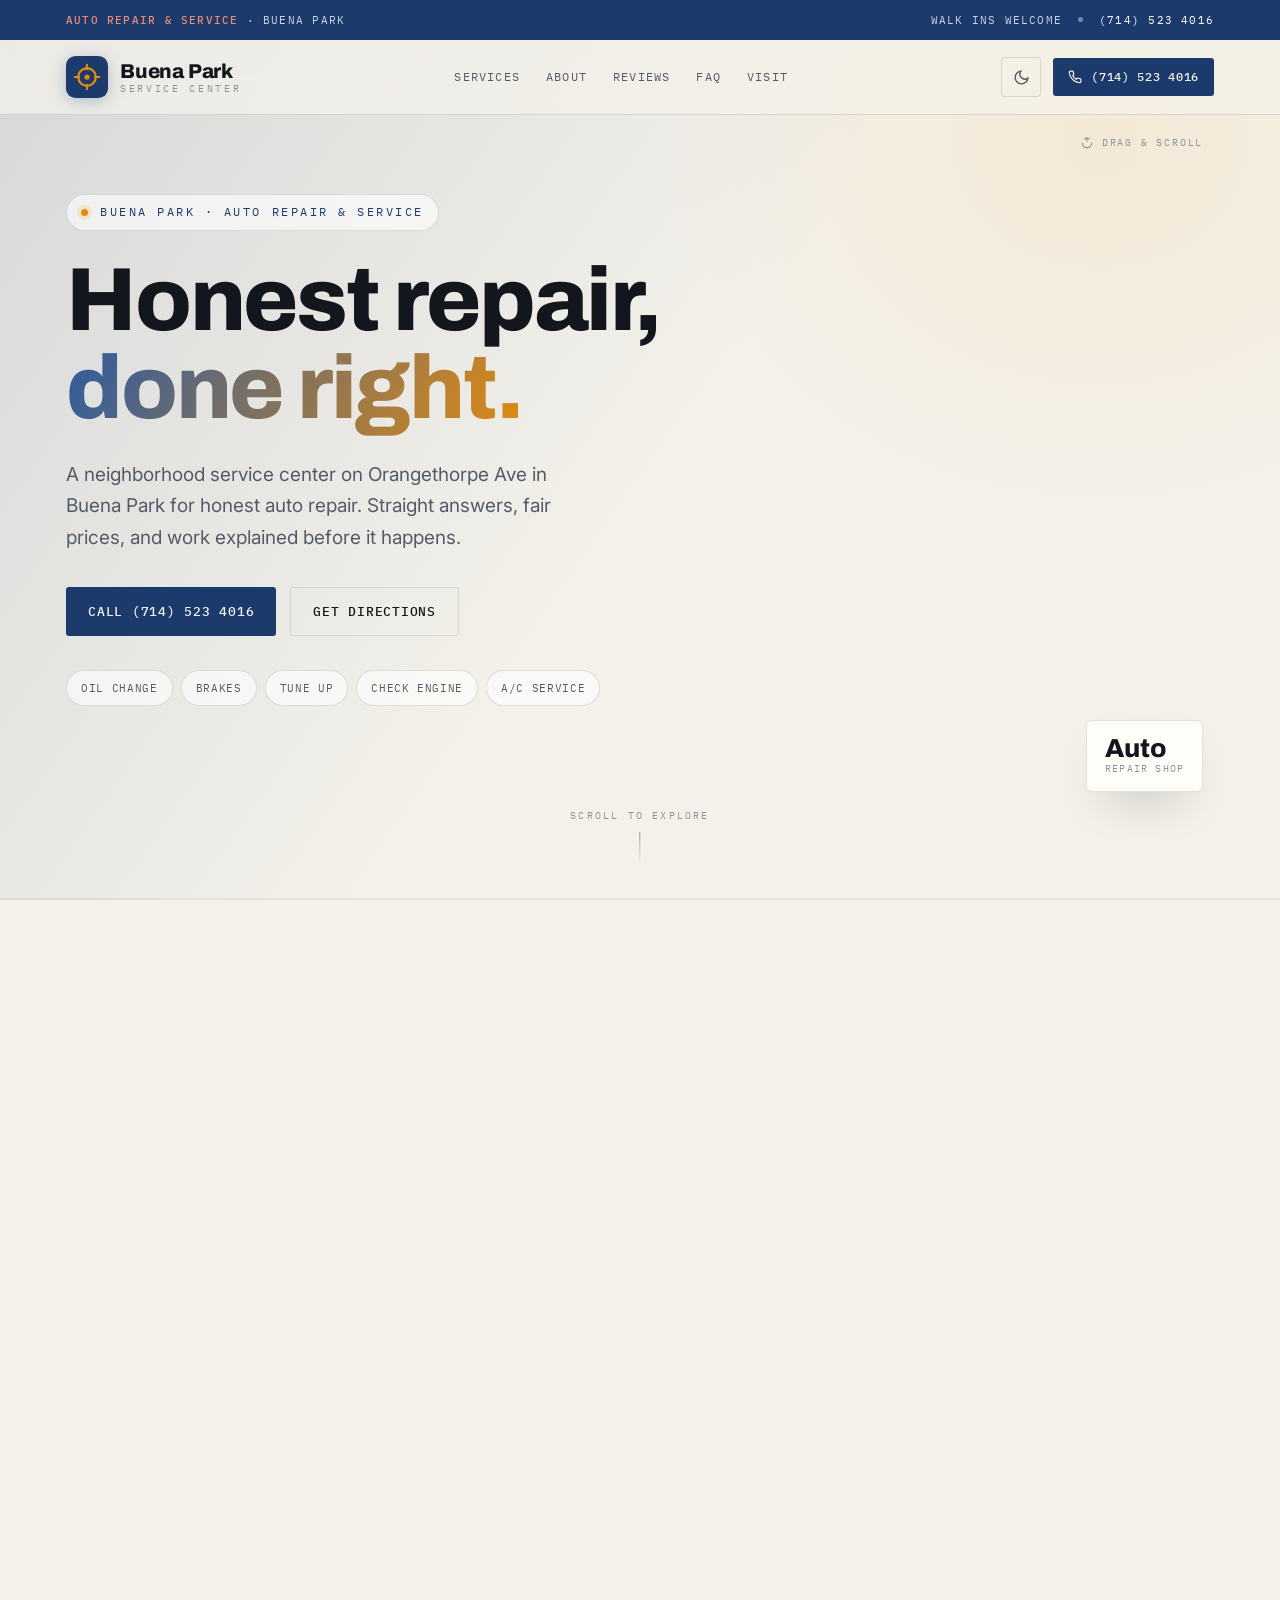
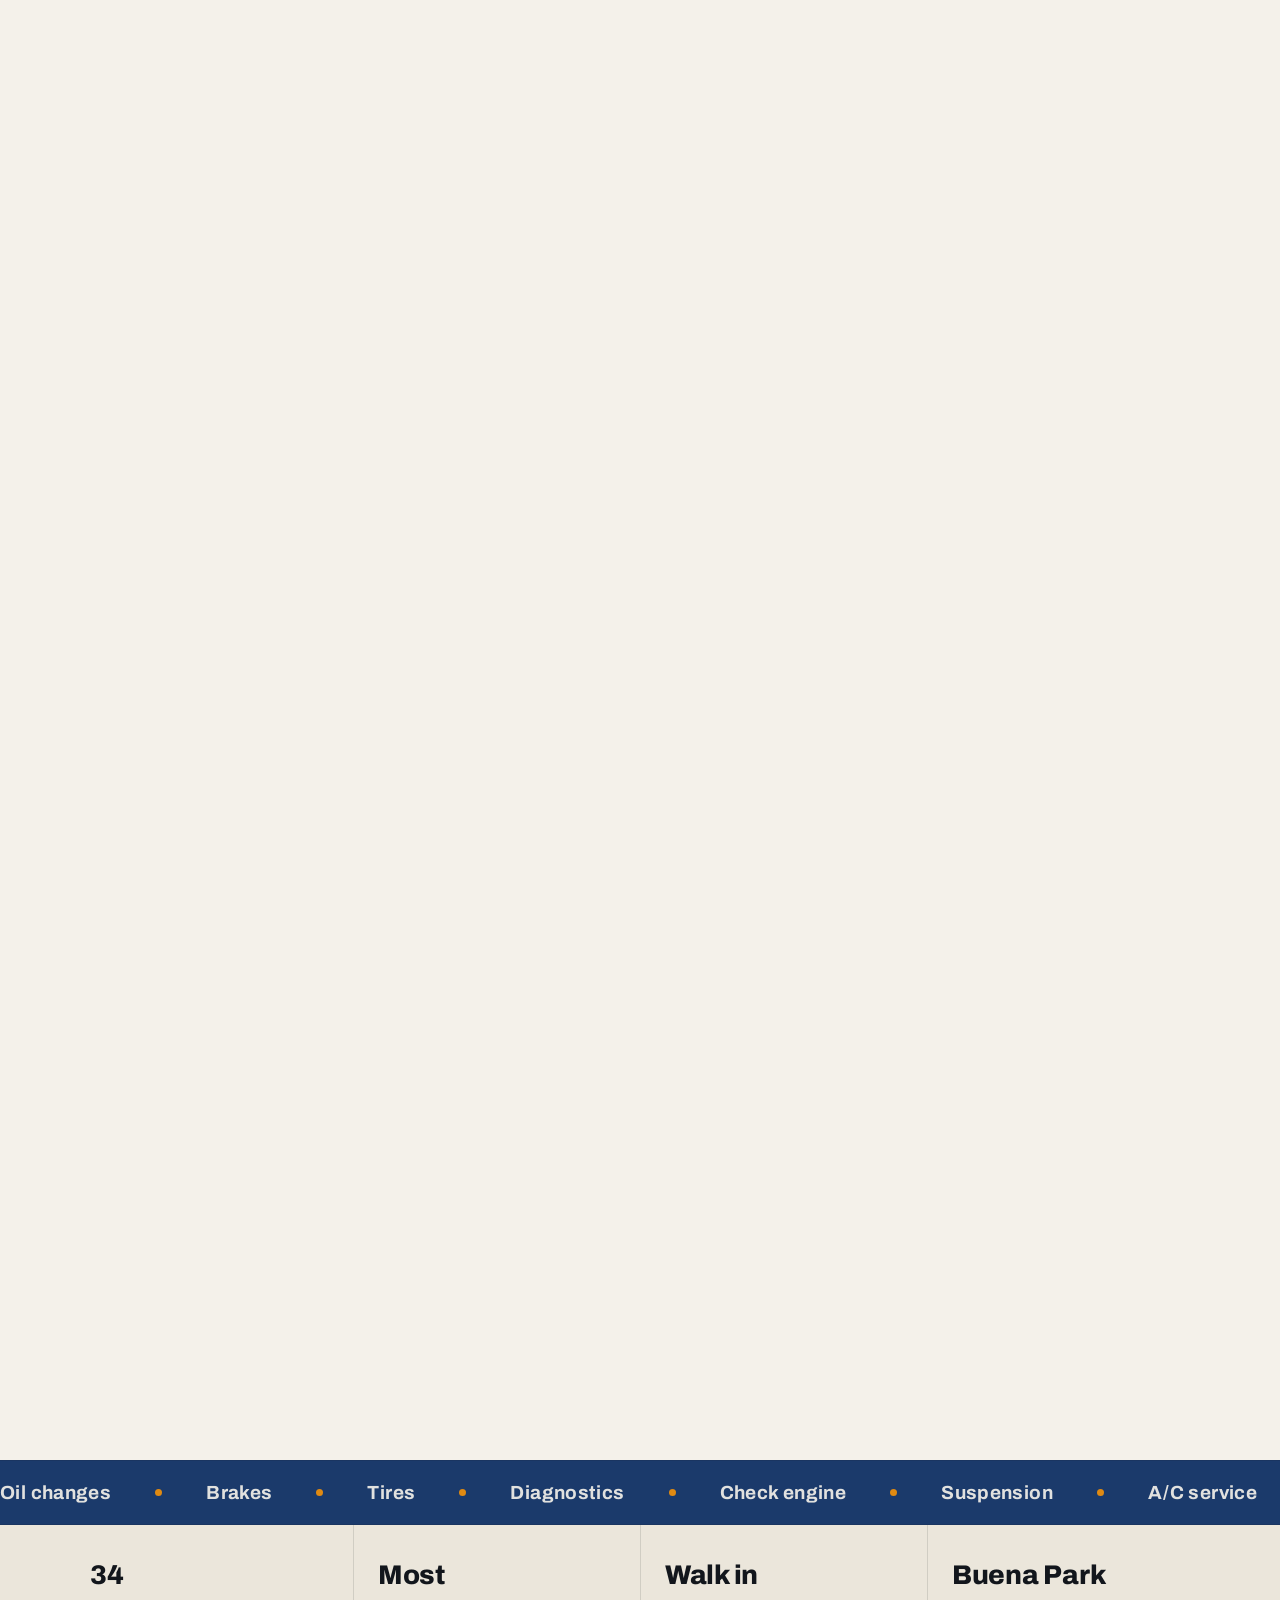
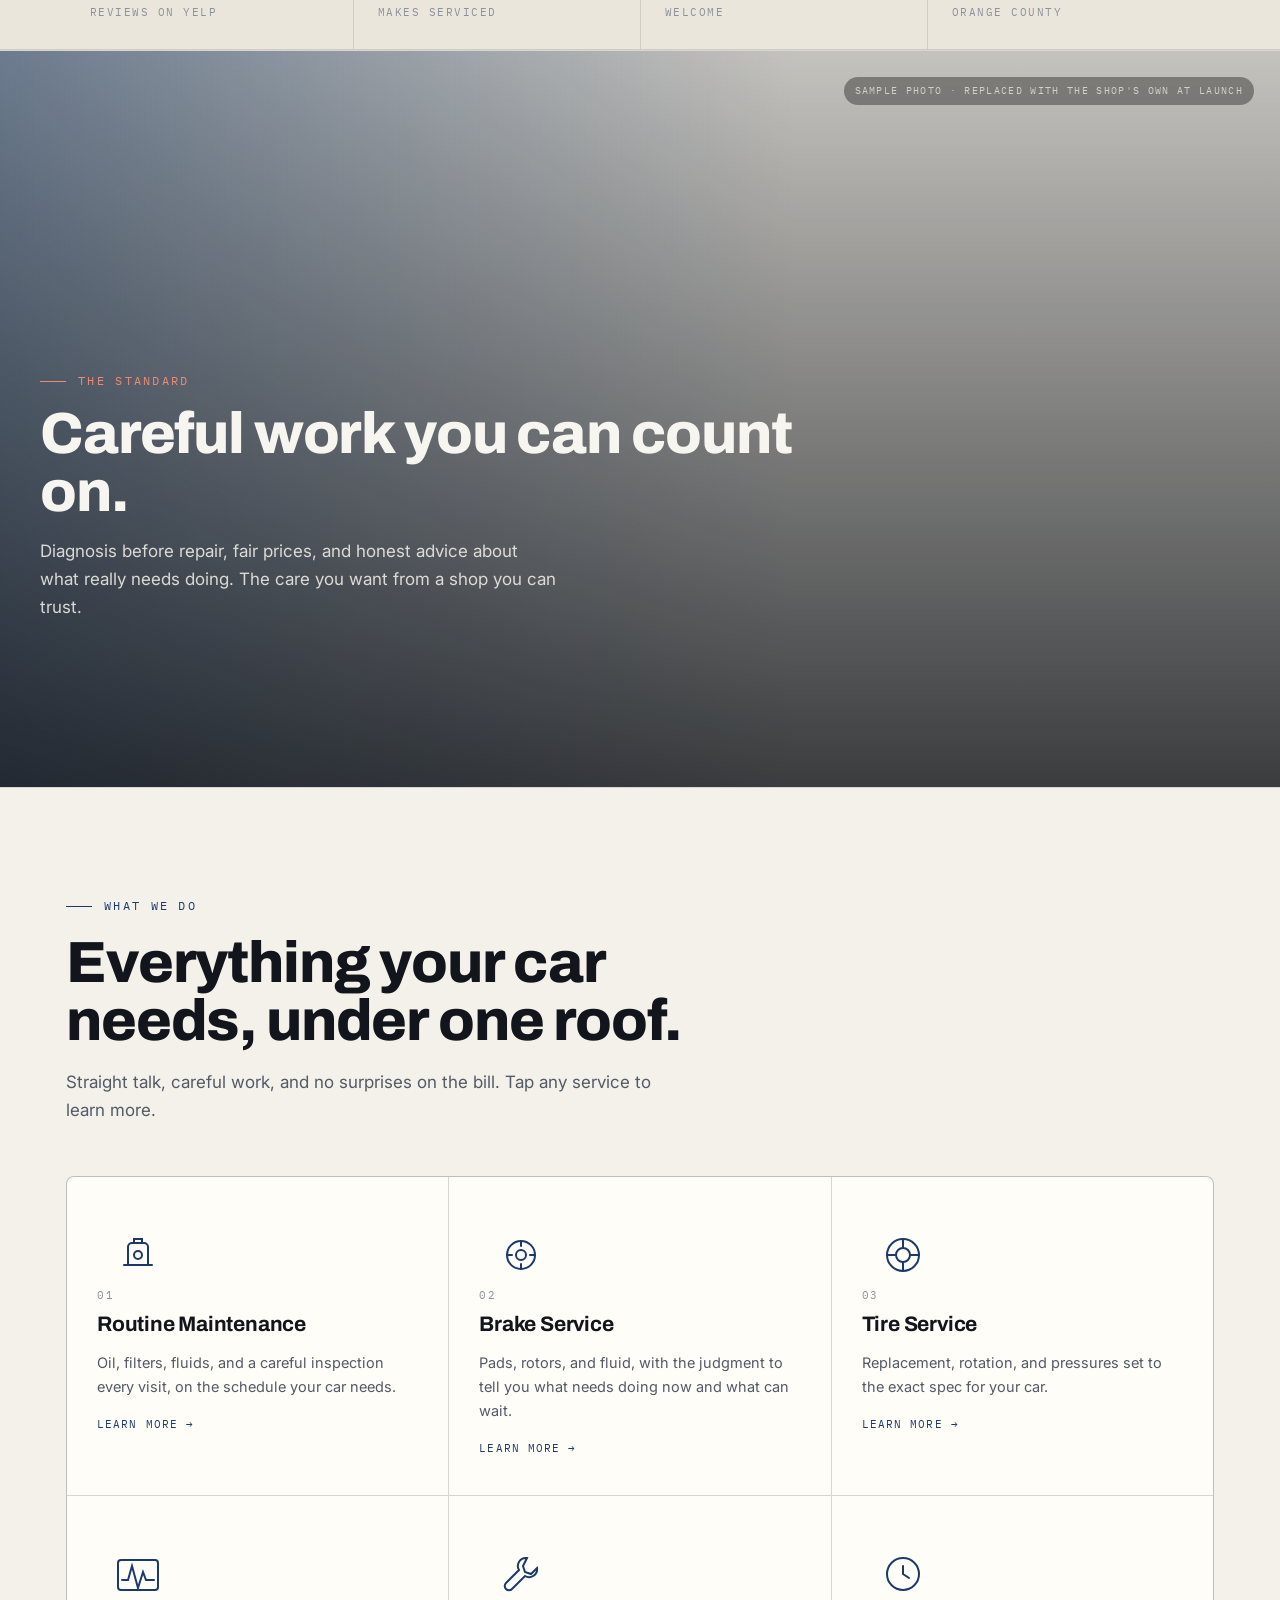
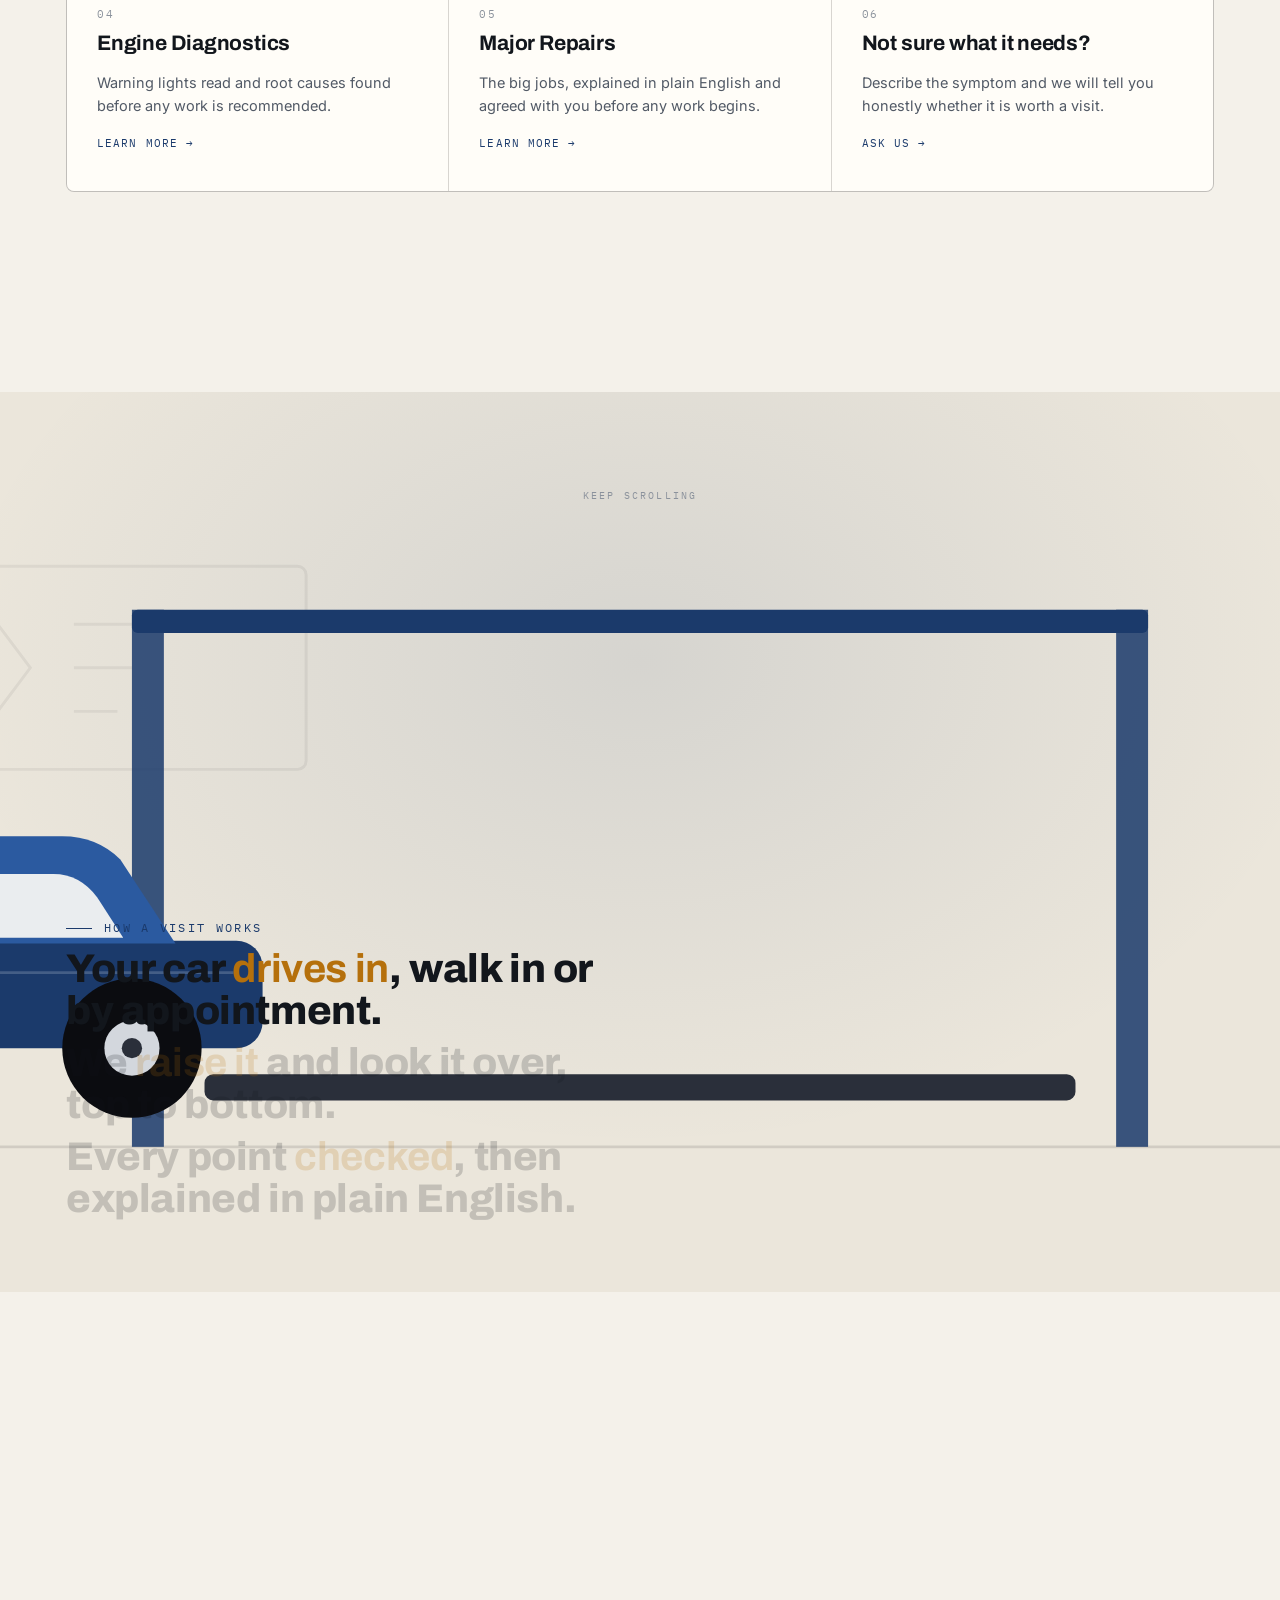
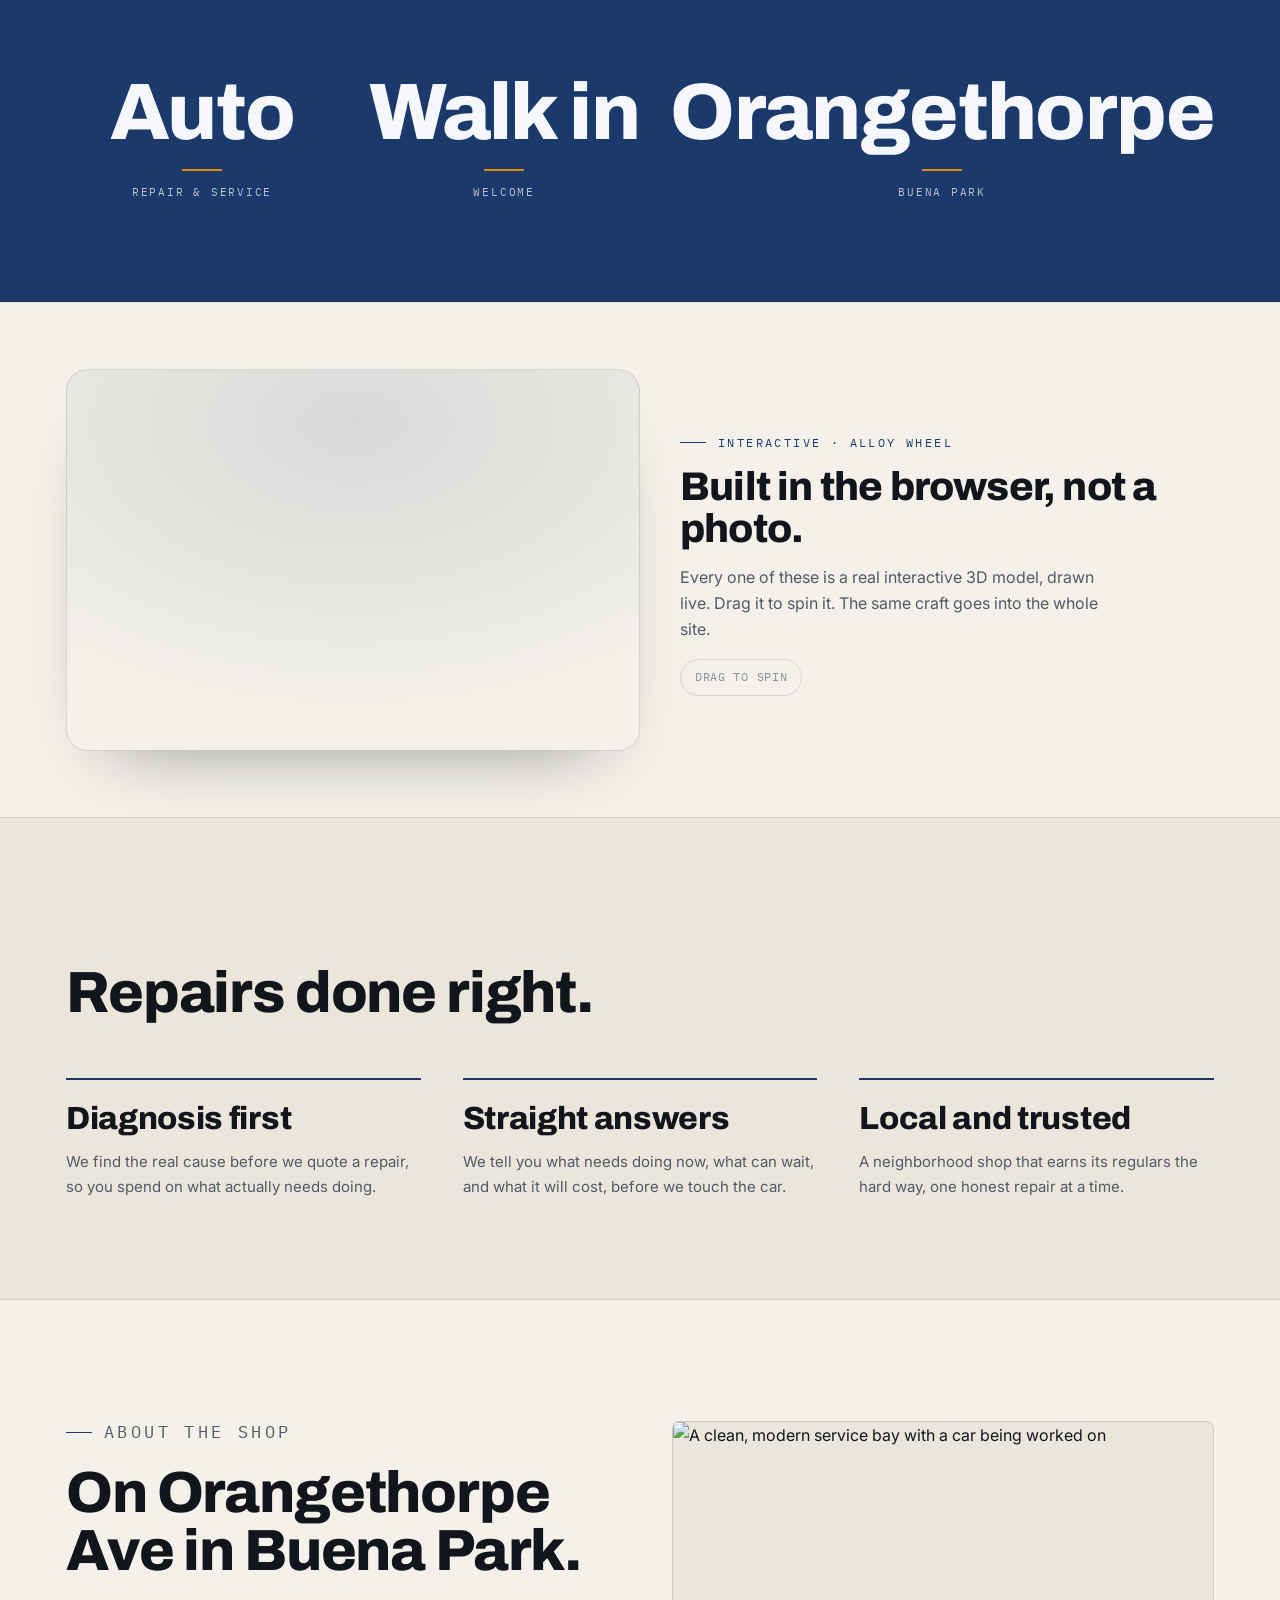
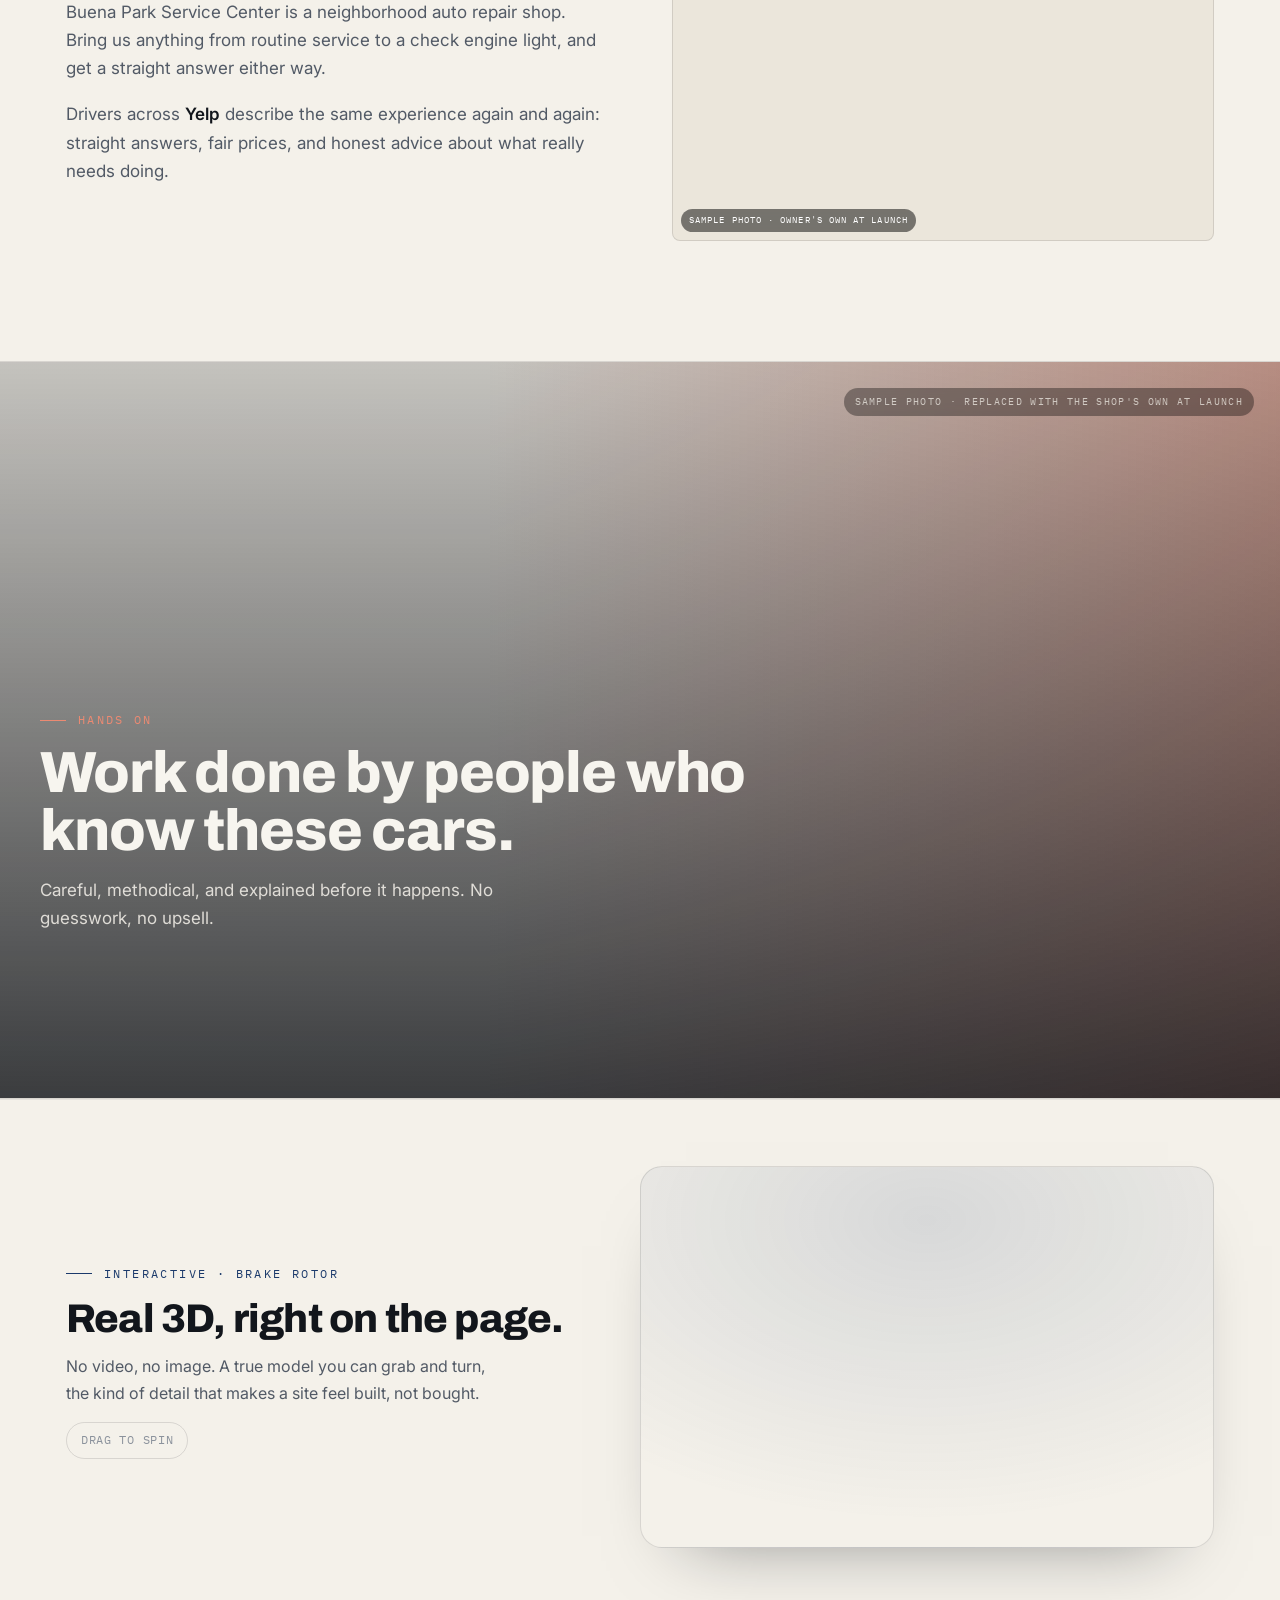
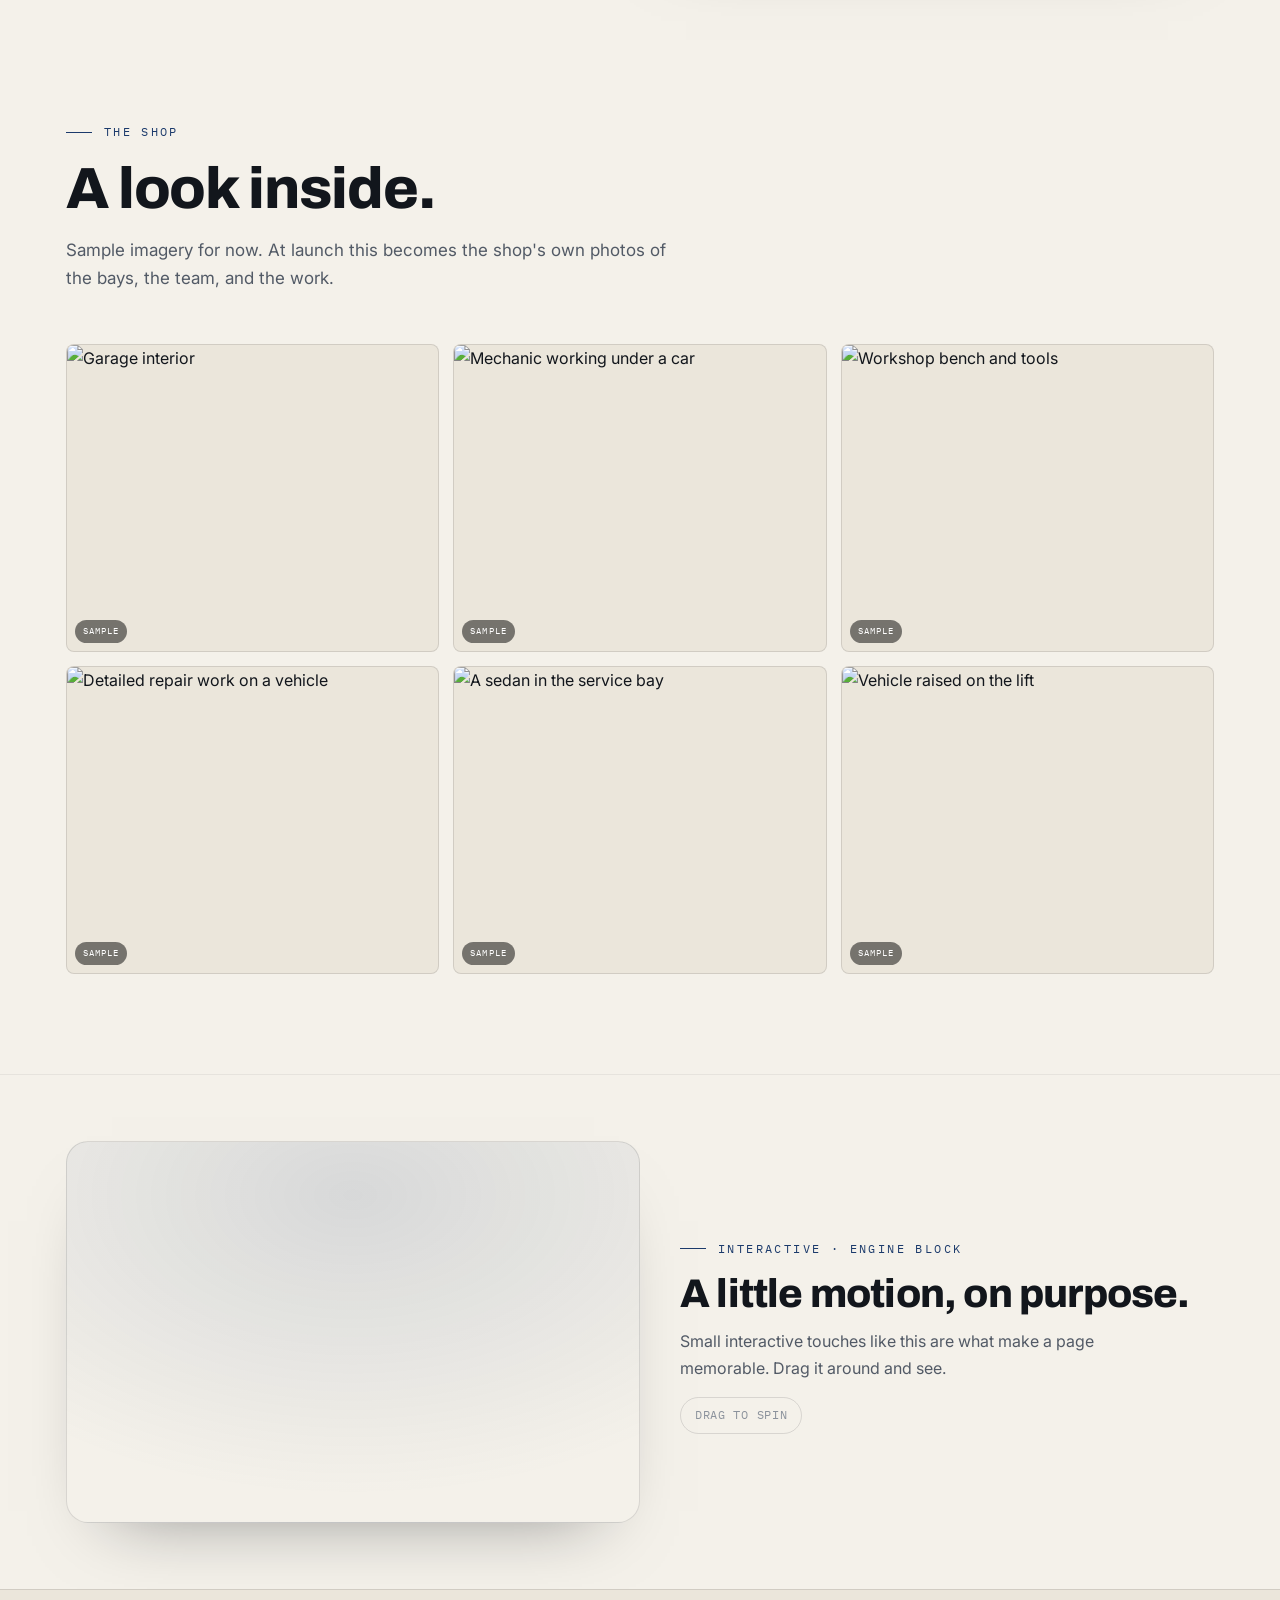
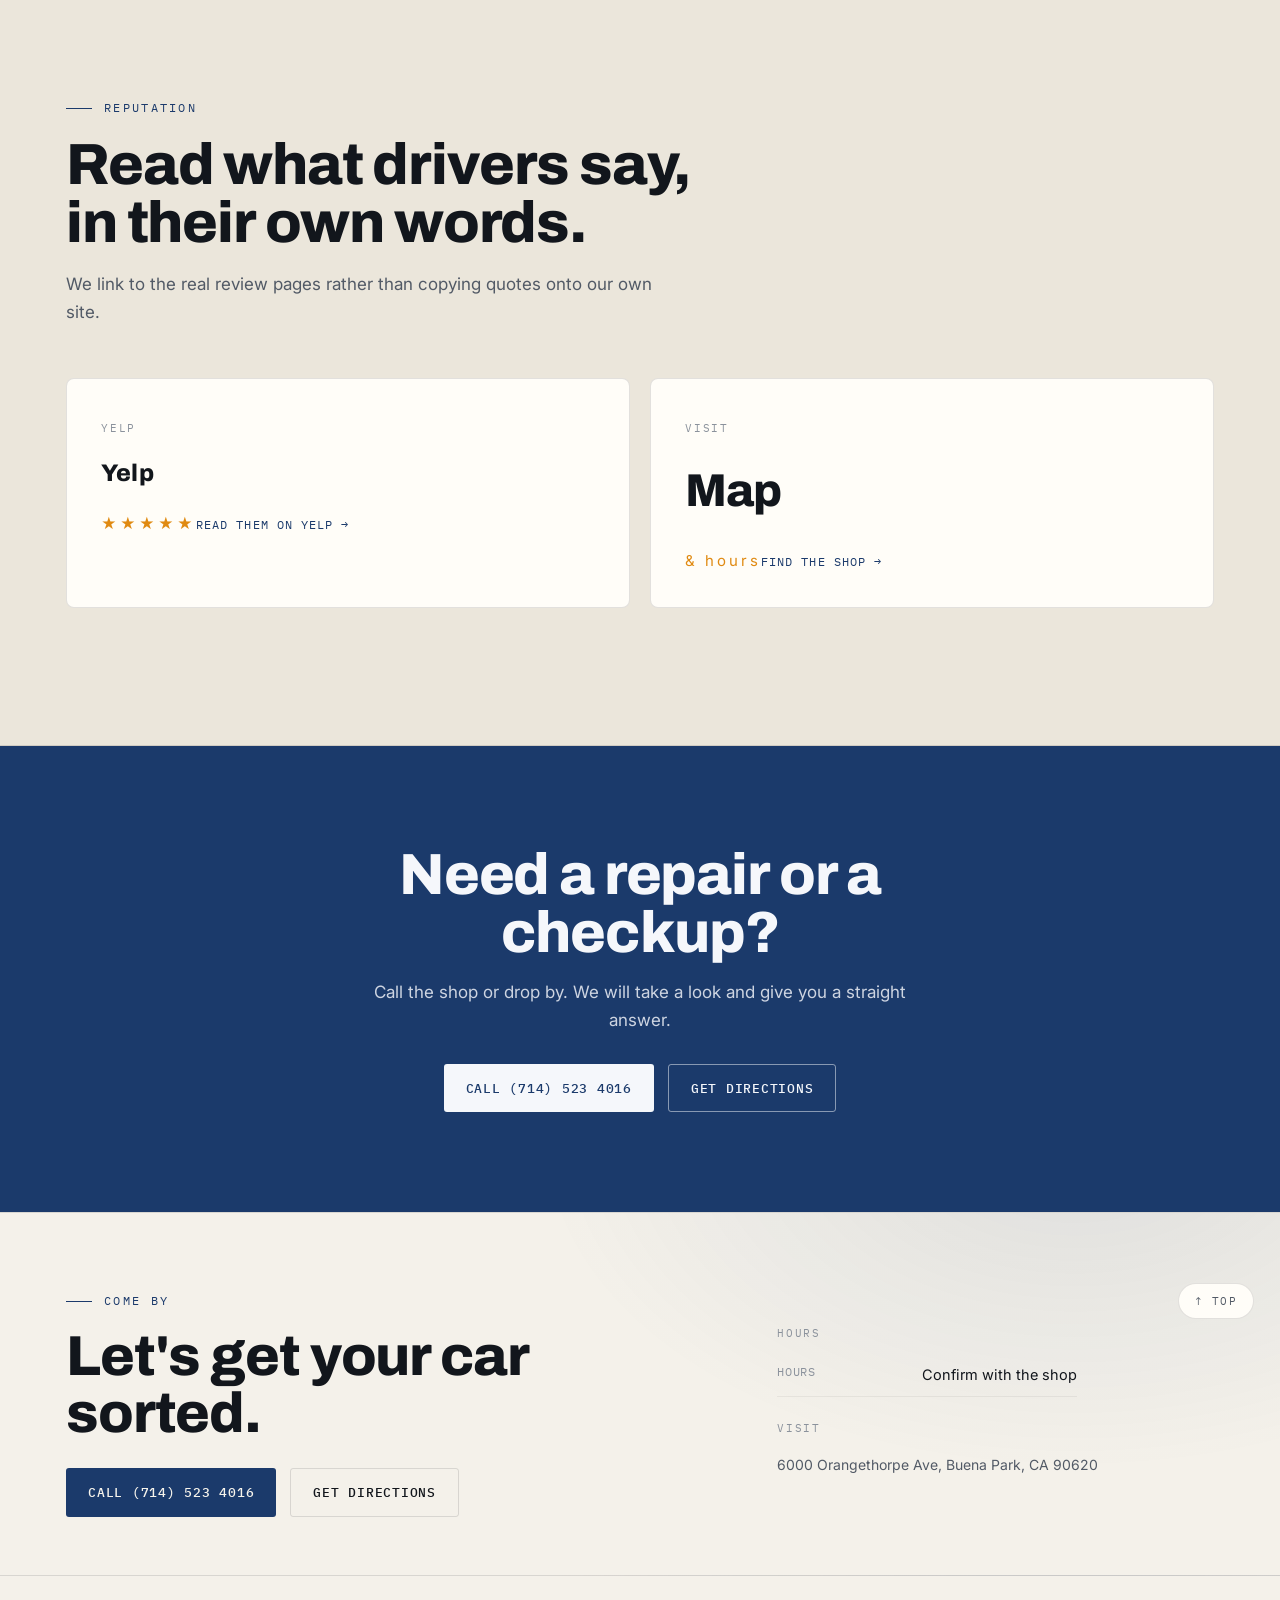
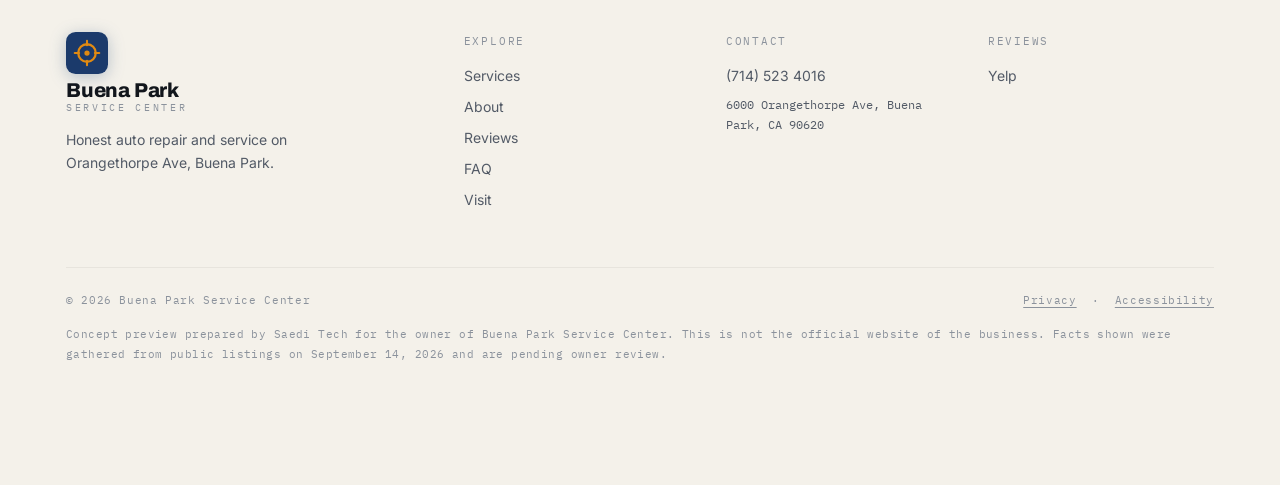
==== commit 42843b7a: "Fix 3D hero loading, page reveal, spread 3D across page, unique heroes, correct photos Co-Authored-B" ====
--- a/index.html
+++ b/index.html
@@ -45,10 +45,10 @@
   <a href="services.html">Services</a><a href="about.html">About</a><a href="reviews.html">Reviews</a><a href="faq.html">FAQ</a><a href="visit.html">Visit</a><a href="tel:+17145234016">Call the shop</a>
 </div>
 
-<header class="hero scroll3d" id="top">
+<header class="hero scroll3d hl-right hb-3" id="top">
   <div class="sticky">
     <div class="hero-bg" aria-hidden="true"></div>
-    <canvas id="gl" aria-hidden="true"></canvas>
+    <canvas id="gl" data-obj="battery" data-accent="1b3a6b" data-side="right" aria-hidden="true"></canvas>
     <div class="hero-fb" aria-hidden="true"></div>
     <div class="wrap herogrid">
       <div class="hero-copy" id="stageA">
@@ -71,7 +71,7 @@
     </div>
     <div class="badge3d" id="badge3d"><div><div class="rt">Auto</div><div class="rl">repair shop</div></div></div>
     <span class="grab" aria-hidden="true"><svg width="14" height="14" viewBox="0 0 24 24" fill="none" stroke="currentColor" stroke-width="2" stroke-linecap="round"><path d="M12 3v6M8 5l4-2 4 2M4 12a8 8 0 0 0 16 0"/></svg> Drag &amp; scroll</span>
-    <div class="cue" aria-hidden="true">Scroll to explode<span class="bar"></span></div>
+    <div class="cue" aria-hidden="true">Scroll to explore<span class="bar"></span></div>
     <div class="hprog" aria-hidden="true"><i id="hprog"></i></div>
   </div>
 </header>
@@ -161,6 +161,12 @@
   </div>
 </section>
 
+<section class="obj3dband" aria-label="Interactive 3D Brake rotor">
+  <div class="wrap o3b">
+    <div class="o3b-art up"><canvas class="obj3d" data-obj="wheel" data-accent="f0a01e" aria-label="Interactive 3D Alloy wheel"></canvas></div>
+    <div class="o3b-copy up"><p class="kick">Interactive · Alloy wheel</p><h2>Built in the browser, not a photo.</h2><p>Every one of these is a real interactive 3D model, drawn live. Drag it to spin it. The same craft goes into the whole site.</p><span class="drag">Drag to spin</span></div>
+  </div>
+</section>
 <section id="why">
   <div class="wrap">
     <p class="kick up">Why Buena Park Service Center</p>
@@ -199,6 +205,12 @@
   </div>
 </section>
 
+<section class="obj3dband alt" aria-label="Interactive 3D Engine block">
+  <div class="wrap o3b">
+    <div class="o3b-art up"><canvas class="obj3d" data-obj="rotor" data-accent="1b3a6b" aria-label="Interactive 3D Brake rotor"></canvas></div>
+    <div class="o3b-copy up"><p class="kick">Interactive · Brake rotor</p><h2>Real 3D, right on the page.</h2><p>No video, no image. A true model you can grab and turn, the kind of detail that makes a site feel built, not bought.</p><span class="drag">Drag to spin</span></div>
+  </div>
+</section>
 <section id="gallery">
   <div class="wrap">
     <p class="kick up">The shop</p>
@@ -215,12 +227,11 @@
   </div>
 </section>
 
-<section id="explore3d" class="show3d">
-  <div class="wrap">
-    <p class="kick up">In the bay</p>
-    <h2 class="up">The parts we know cold, in 3D.</h2>
-    <p class="sub up">Drag any part to rotate it. A small taste of the interactive detail we build into every page.</p>
-    <div class="o3grid"><figure class="o3 up"><canvas class="obj3d" data-obj="rotor" data-accent="f0a01e" aria-label="Interactive 3D part"></canvas><figcaption>Brake rotor<span class="drag">drag to spin</span></figcaption></figure><figure class="o3 up"><canvas class="obj3d" data-obj="engine" data-accent="1b3a6b" aria-label="Interactive 3D part"></canvas><figcaption>Engine block<span class="drag">drag to spin</span></figcaption></figure><figure class="o3 up"><canvas class="obj3d" data-obj="muffler" aria-label="Interactive 3D part"></canvas><figcaption>Muffler<span class="drag">drag to spin</span></figcaption></figure></div>
+
+<section class="obj3dband" aria-label="Interactive 3D Muffler">
+  <div class="wrap o3b">
+    <div class="o3b-art up"><canvas class="obj3d" data-obj="engine" aria-label="Interactive 3D Engine block"></canvas></div>
+    <div class="o3b-copy up"><p class="kick">Interactive · Engine block</p><h2>A little motion, on purpose.</h2><p>Small interactive touches like this are what make a page memorable. Drag it around and see.</p><span class="drag">Drag to spin</span></div>
   </div>
 </section>
 <section id="reviews" class="band">
@@ -275,6 +286,6 @@
 </div>
 
 <script src="assets/app.js" defer></script>
-<script type="module" src="assets/hero3d.js"></script><script type="module" src="assets/objects3d.js"></script>
+<script type="module" src="assets/hero3d-generic.js?v=2"></script><script type="module" src="assets/objects3d.js?v=2"></script>
 </body>
 </html>
--- a/assets/site.css
+++ b/assets/site.css
@@ -372,3 +372,26 @@
 .show3d .o3 figcaption{display:flex;align-items:center;justify-content:space-between;padding:13px 17px;font-family:'IBM Plex Mono',monospace;font-size:12px;letter-spacing:.06em;text-transform:uppercase;border-top:1px solid var(--line);color:var(--text)}
 .show3d .o3 figcaption .drag{color:var(--faint);text-transform:none;letter-spacing:0;font-size:11px}
 @media(max-width:820px){.show3d .o3grid{grid-template-columns:1fr;gap:14px}.show3d .o3 canvas.obj3d{height:270px}}
+
+/* ---- hero layout + background variants (diversify) ---- */
+.hero.hl-left .hero-copy{margin-left:auto;margin-right:0}
+.hero.hl-left .callouts{left:auto;right:26px}
+.hero.hb-2 .hero-bg{background:radial-gradient(52% 48% at 18% 26%,var(--hero-a),transparent 70%),radial-gradient(46% 42% at 90% 88%,var(--hero-b),transparent 70%),var(--bg)}
+.hero.hb-3 .hero-bg{background:linear-gradient(125deg,var(--hero-a),transparent 52%),radial-gradient(48% 58% at 86% 16%,var(--hero-b),transparent 72%),var(--bg)}
+.hero.hb-grid .hero-bg{background-image:radial-gradient(58% 52% at 72% 36%,var(--hero-a),transparent 70%),linear-gradient(var(--line2) 1px,transparent 1px),linear-gradient(90deg,var(--line2) 1px,transparent 1px);background-size:auto,46px 46px,46px 46px;background-color:var(--bg)}
+.hero.hb-diag .hero-bg{background:repeating-linear-gradient(45deg,var(--hero-a) 0,var(--hero-a) 2px,transparent 2px,transparent 26px),radial-gradient(50% 52% at 18% 82%,var(--hero-b),transparent 72%),var(--bg)}
+.hero.hb-beam .hero-bg{background:conic-gradient(from 210deg at 78% 30%,var(--hero-a),transparent 30%,transparent 70%,var(--hero-b)),var(--bg)}
+
+/* ---- distributed 3D moments (spread across page) ---- */
+.obj3dband{padding:66px 0;border-top:1px solid var(--line2)}
+.obj3dband .o3b{display:flex;gap:40px;align-items:center;flex-wrap:wrap}
+.obj3dband .o3b-art{flex:1 1 360px;background:radial-gradient(130% 120% at 50% 14%, color-mix(in srgb,var(--indigo) 13%, transparent), transparent 66%);border:1px solid var(--line);border-radius:22px;overflow:hidden;box-shadow:0 34px 70px -46px rgba(15,20,26,.5)}
+.obj3dband.alt .o3b-art{order:2}
+.obj3dband .o3b-copy{flex:1 1 320px}
+.obj3dband canvas.obj3d{display:block;width:100%;height:380px;cursor:grab;touch-action:none}
+.obj3dband canvas.obj3d:active{cursor:grabbing}
+.obj3dband .o3b-copy .kick{font-family:'IBM Plex Mono',monospace;font-size:12px;letter-spacing:.2em;text-transform:uppercase;color:var(--indigo-tx);margin-bottom:14px}
+.obj3dband .o3b-copy h2{font-size:clamp(26px,3.4vw,40px);letter-spacing:-.02em;line-height:1.04;margin-bottom:14px}
+.obj3dband .o3b-copy p{color:var(--muted);max-width:42ch;margin-bottom:16px}
+.obj3dband .o3b-copy .drag{display:inline-flex;align-items:center;gap:8px;font-family:'IBM Plex Mono',monospace;font-size:11.5px;letter-spacing:.06em;text-transform:uppercase;color:var(--faint);border:1px solid var(--line);border-radius:40px;padding:8px 14px}
+@media(max-width:820px){.obj3dband{padding:44px 0}.obj3dband .o3b-art{order:0!important;flex-basis:100%}.obj3dband canvas.obj3d{height:300px}}
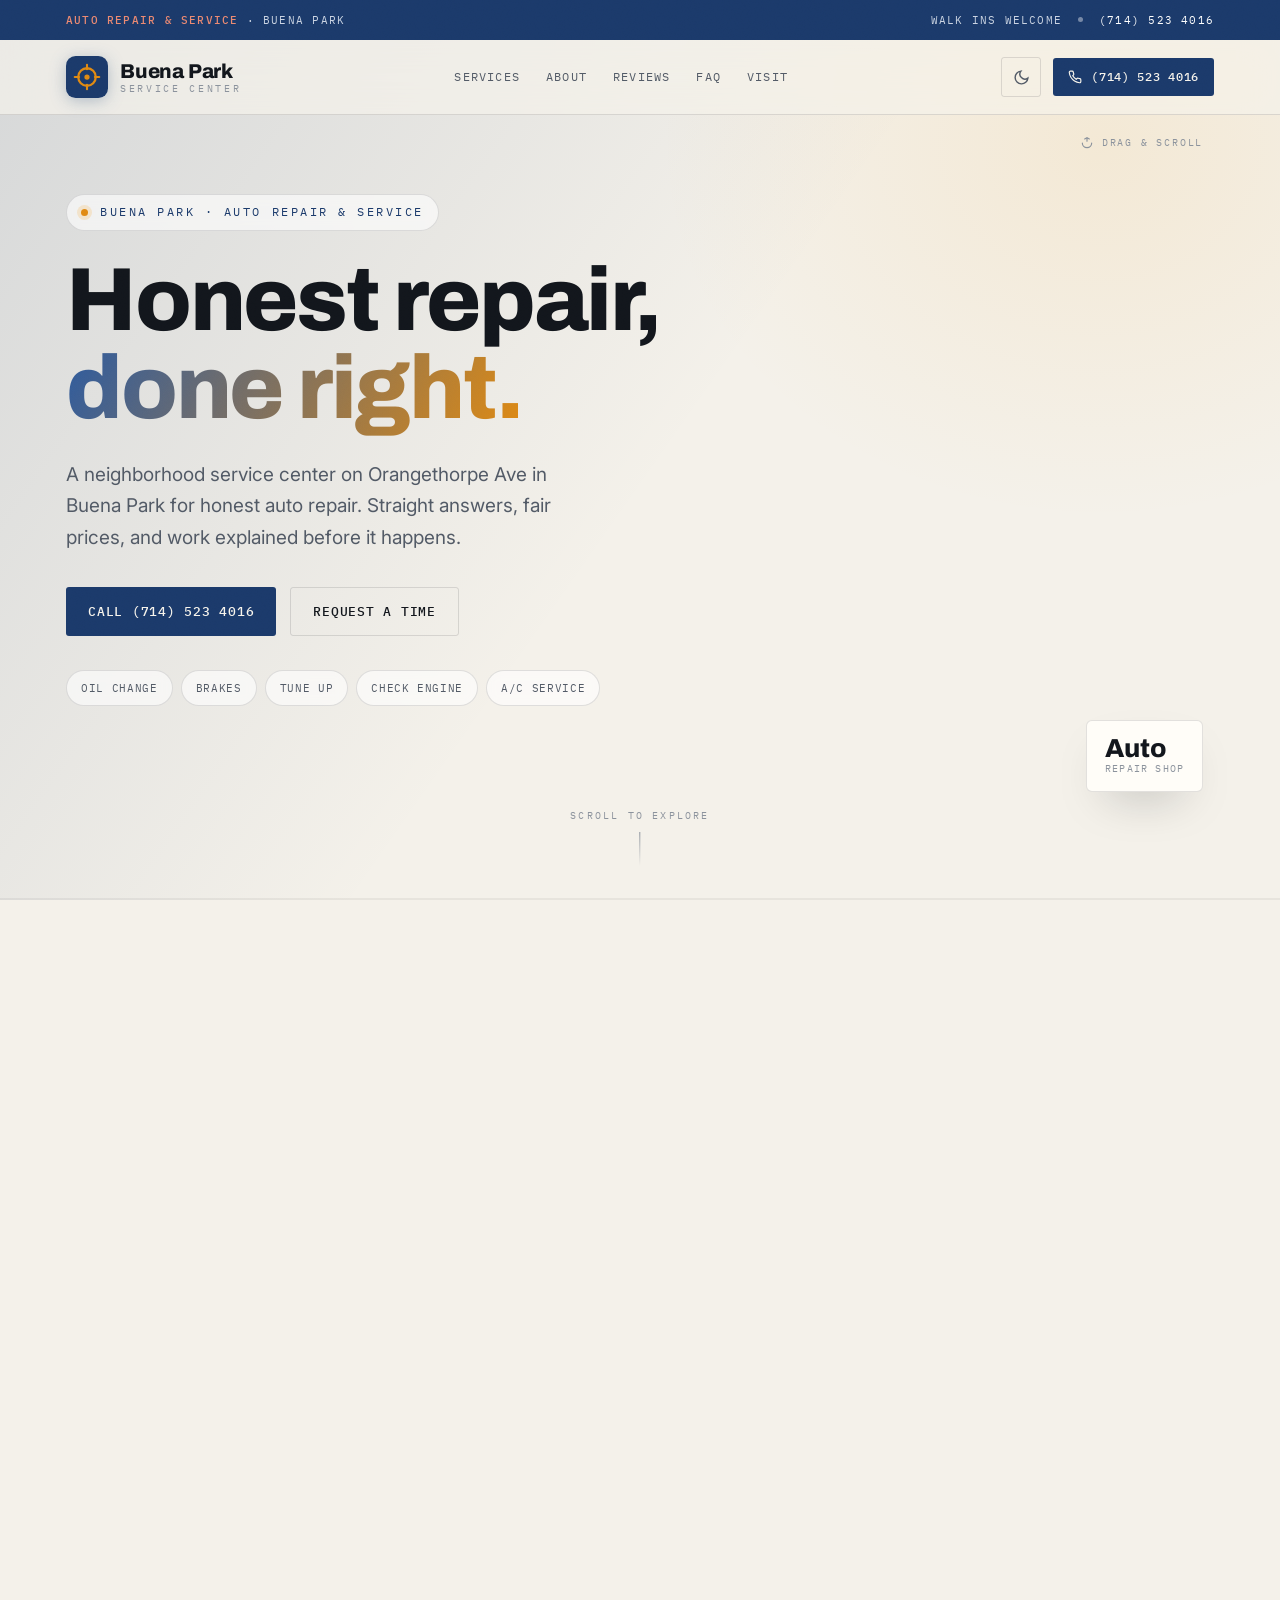
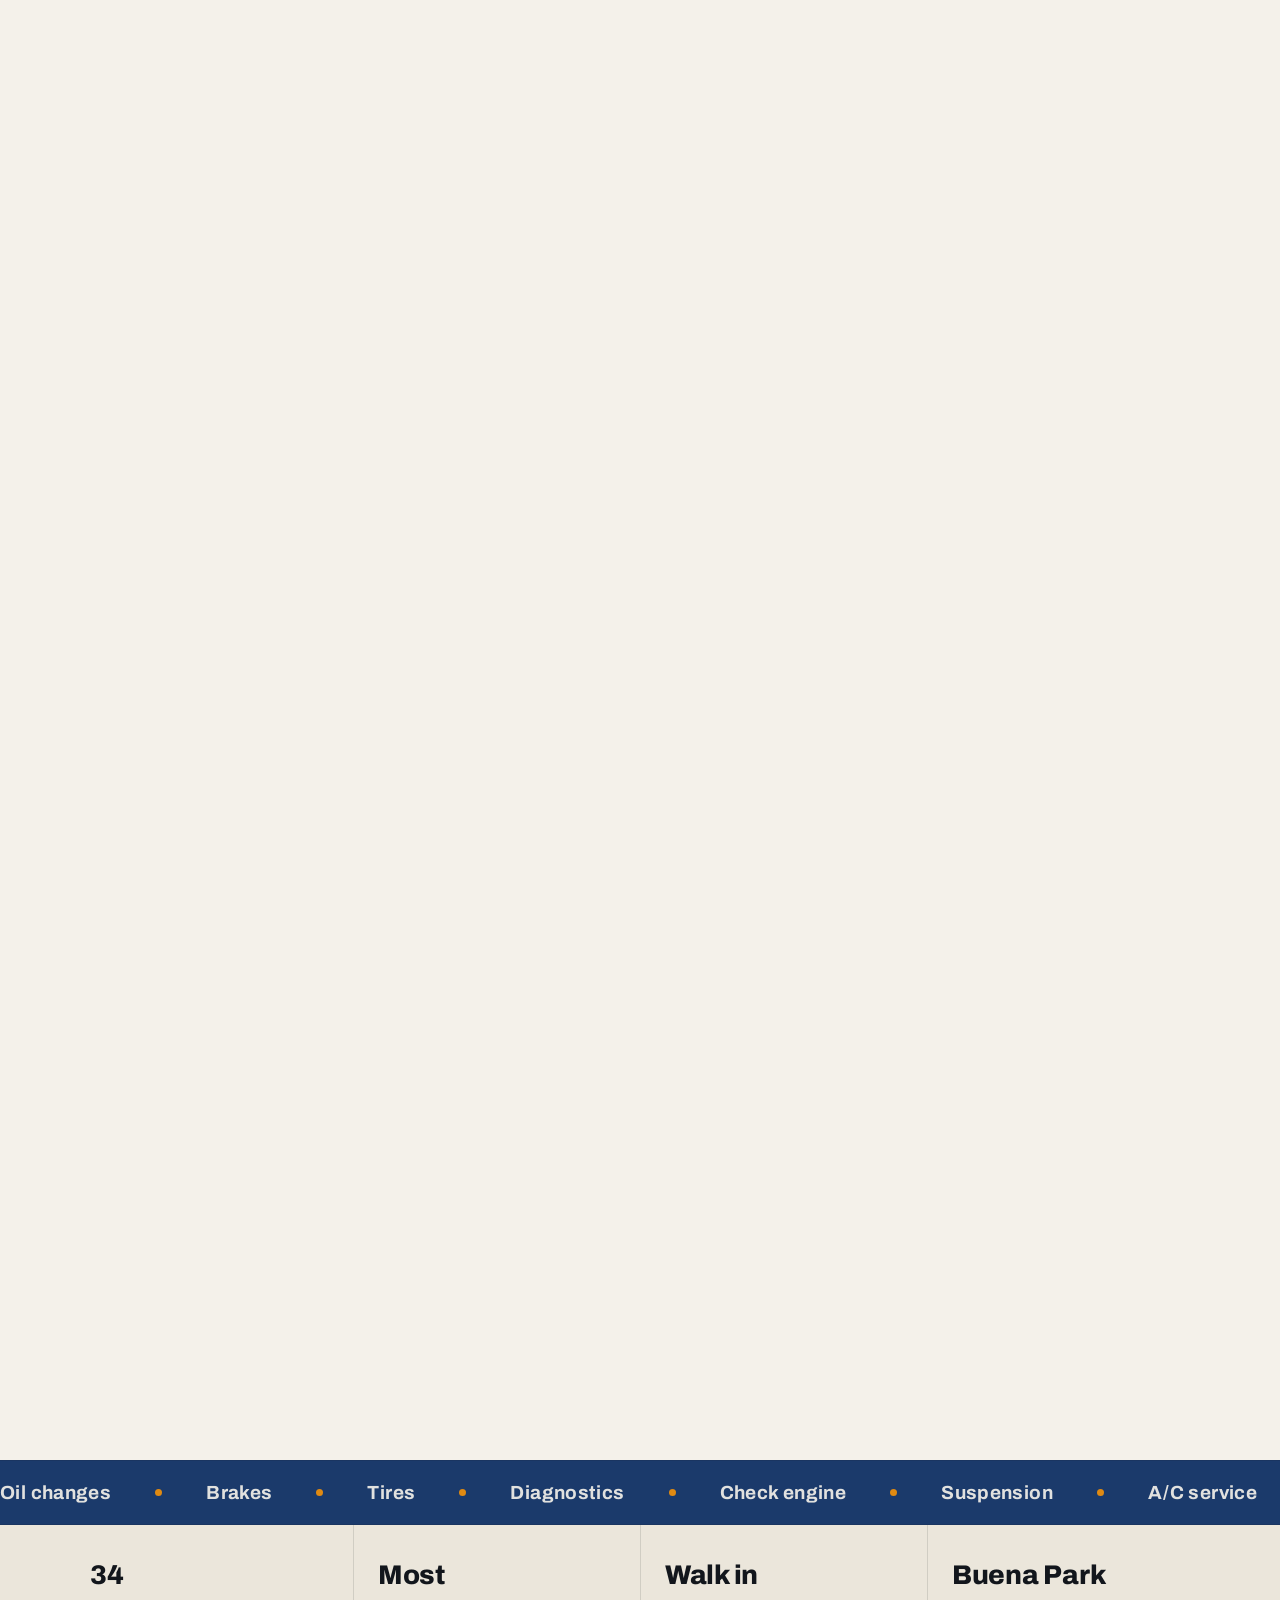
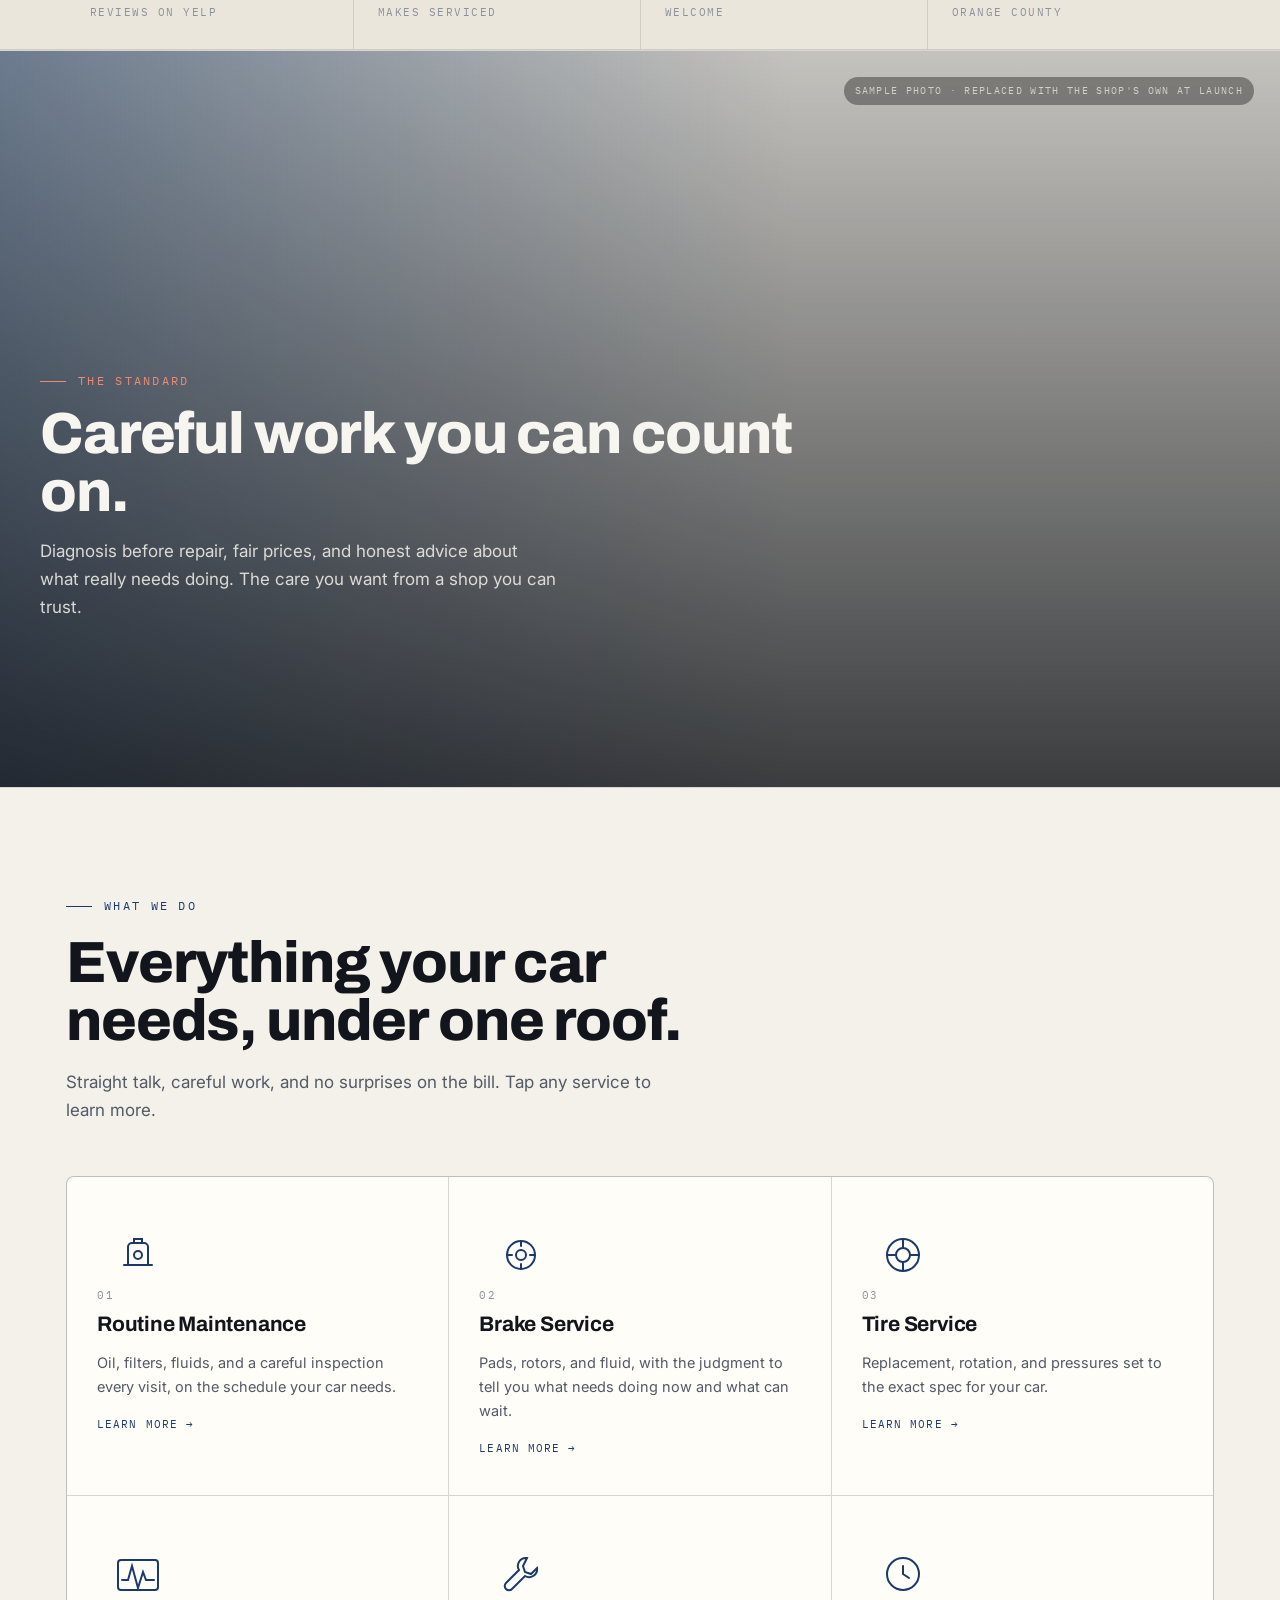
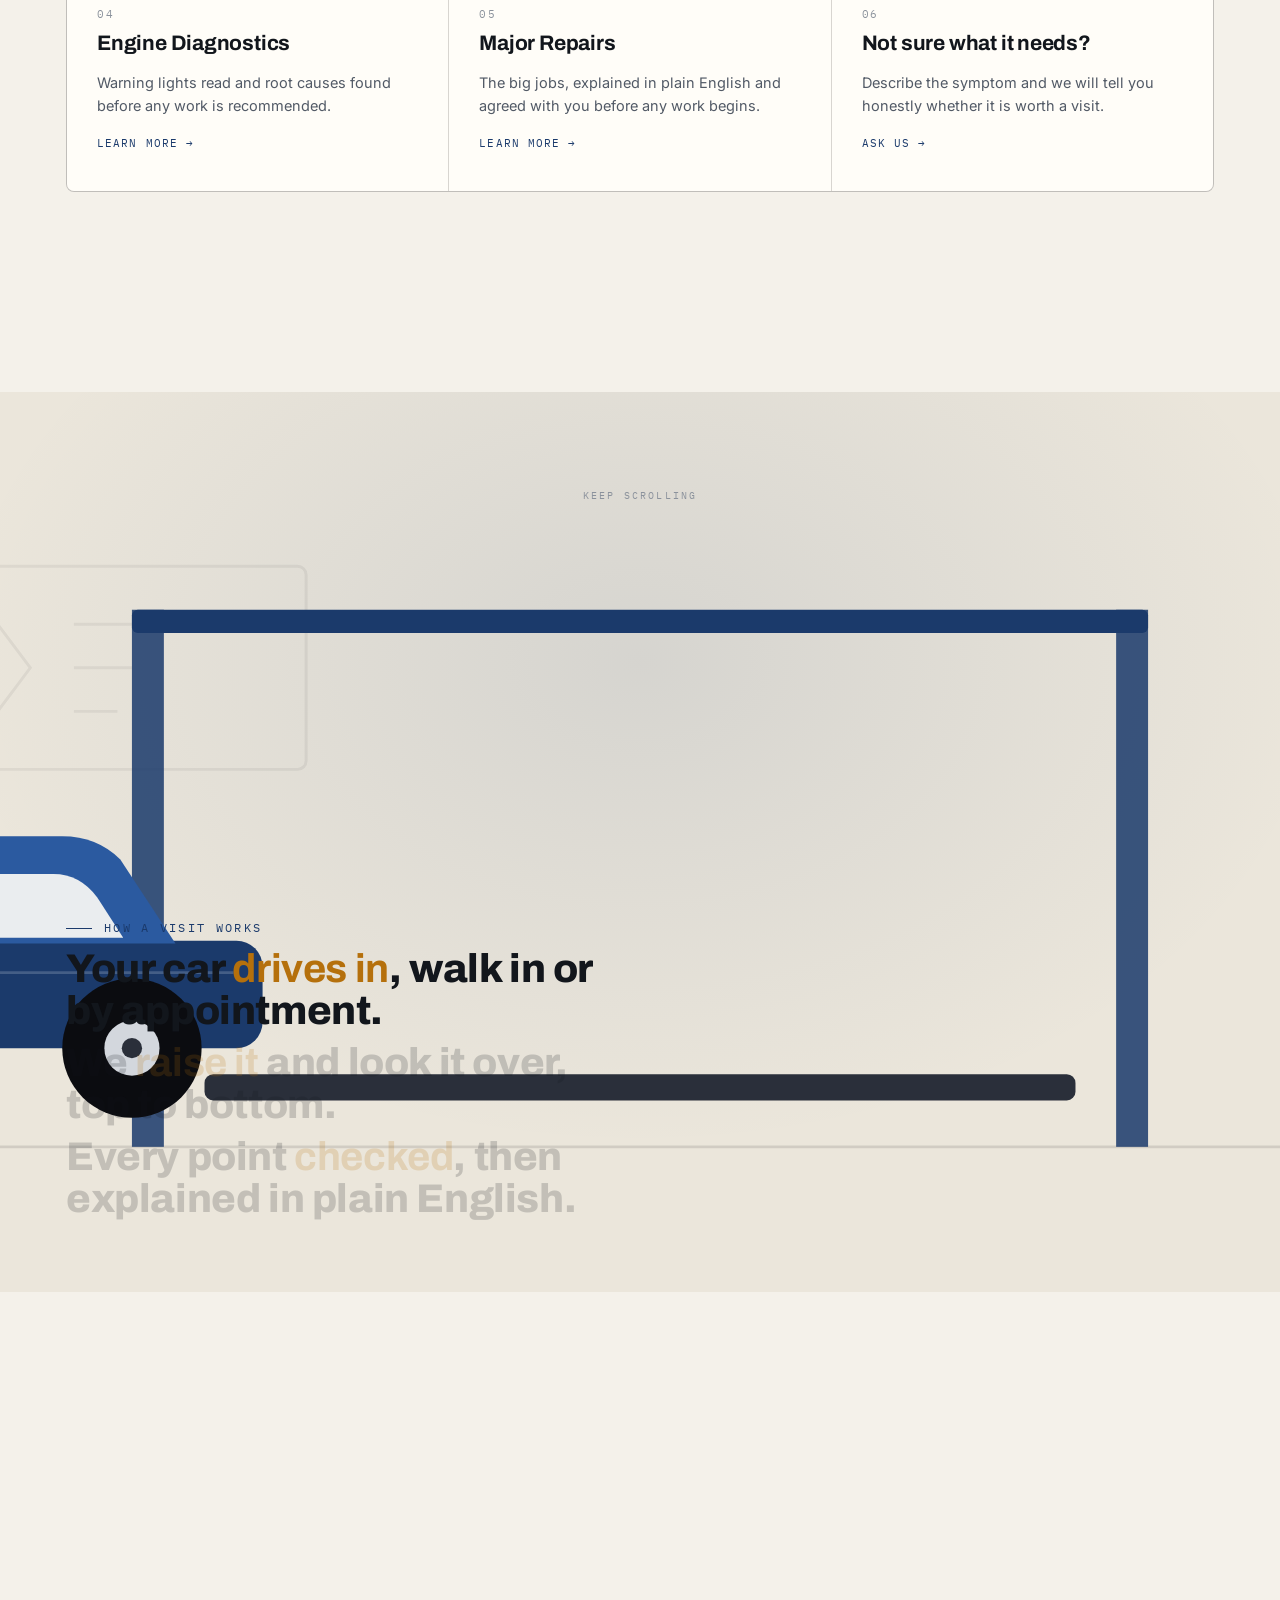
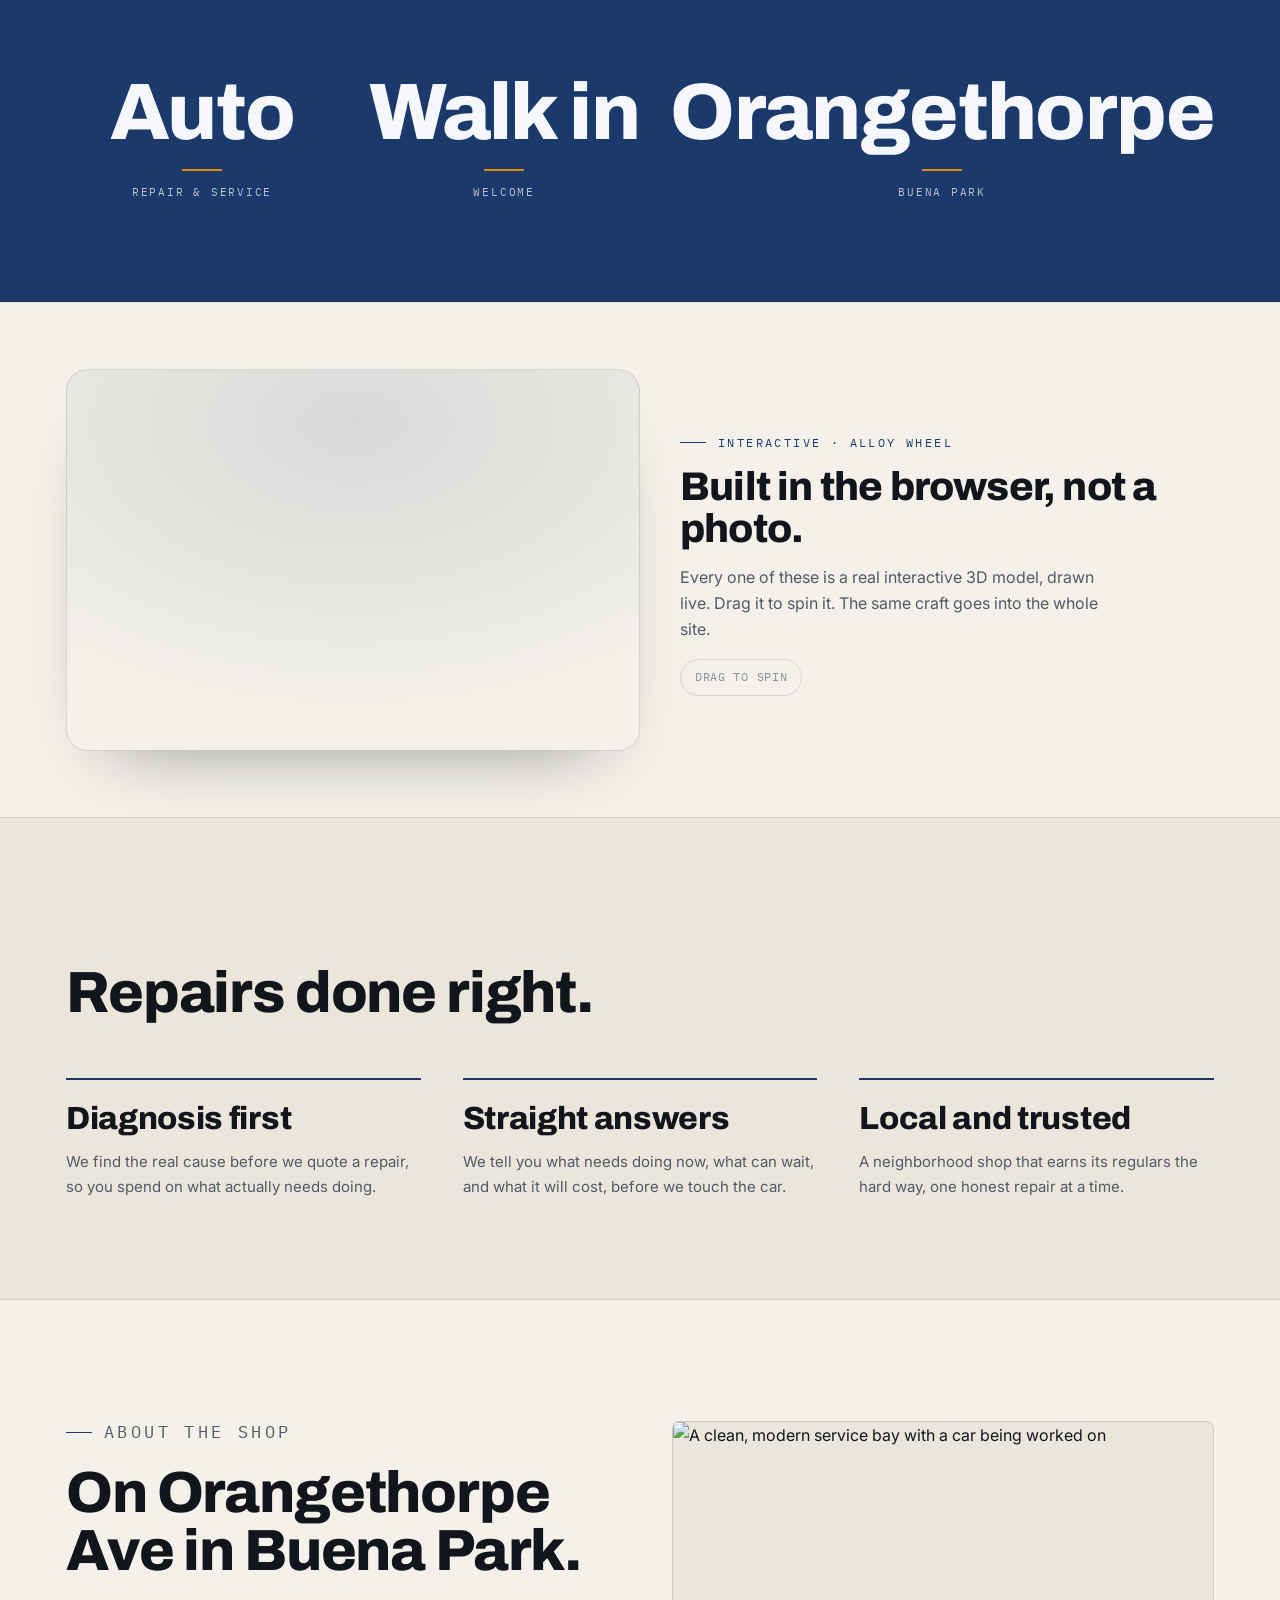
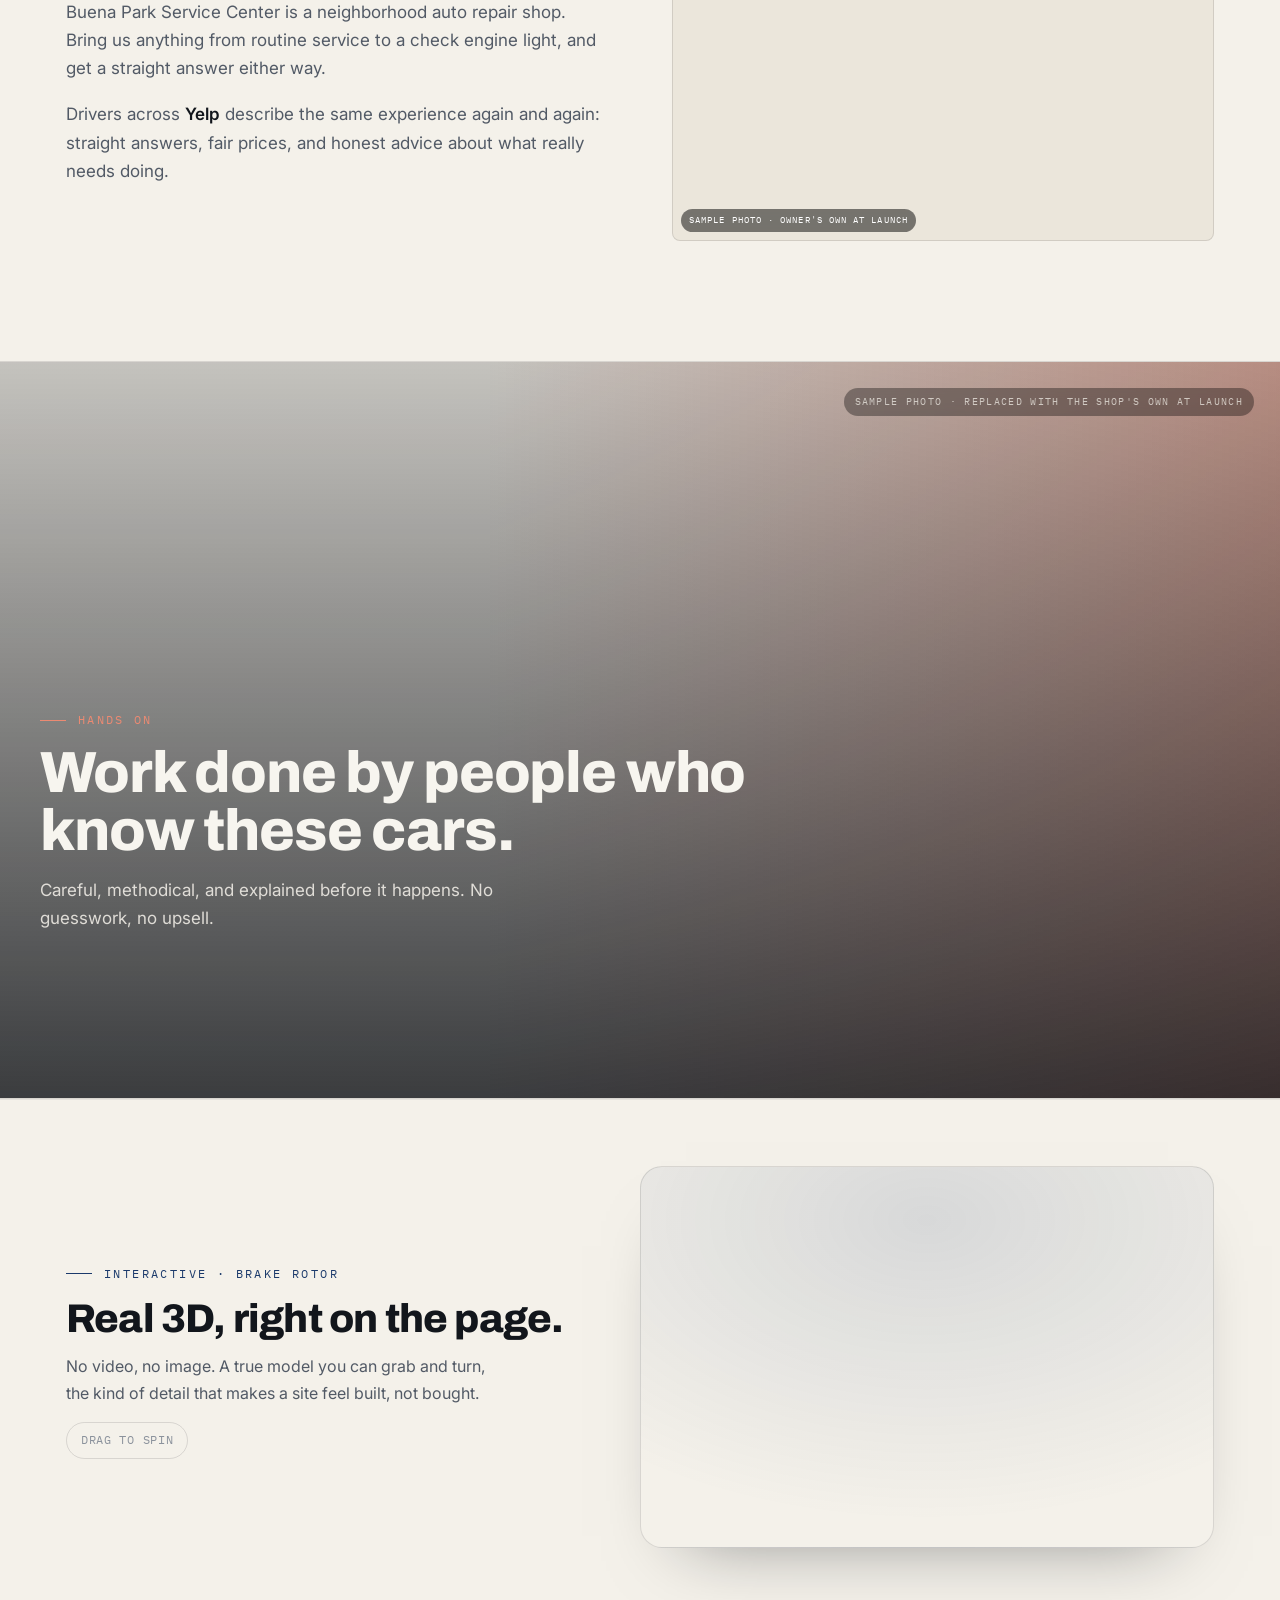
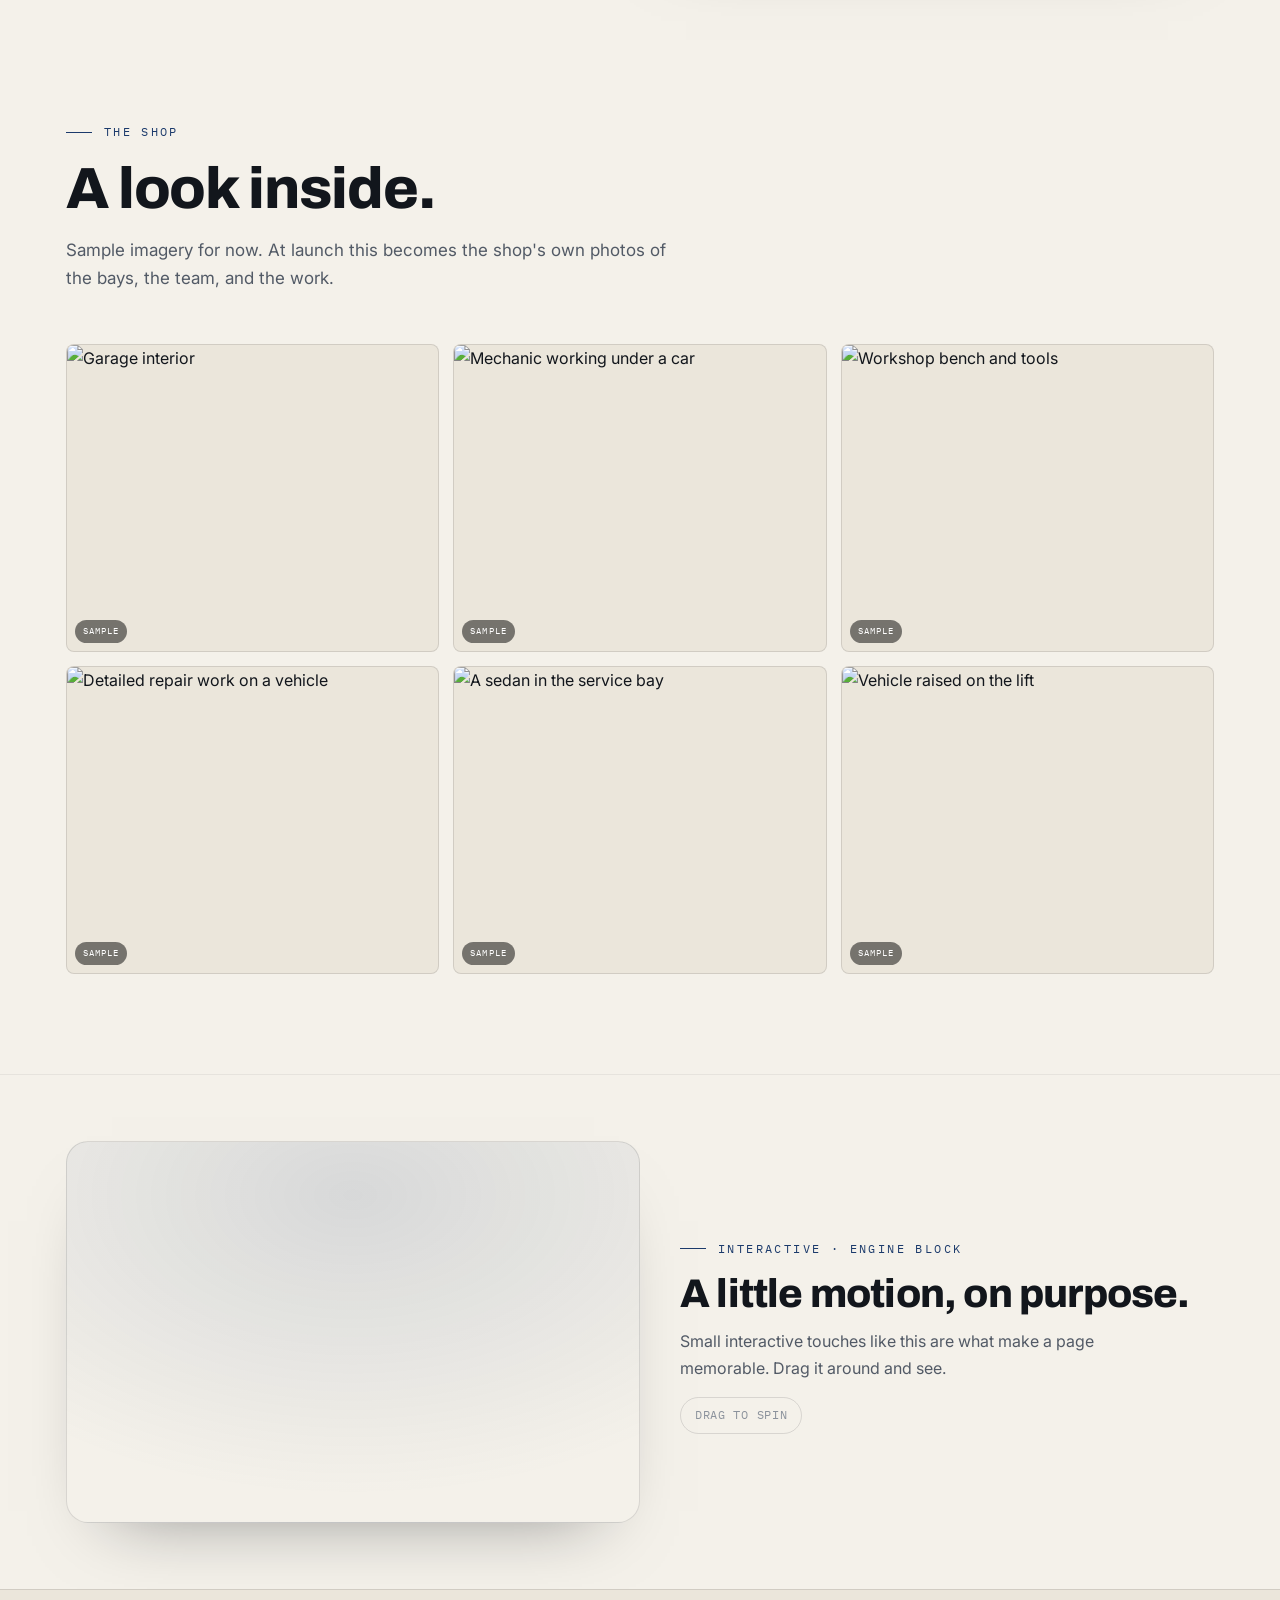
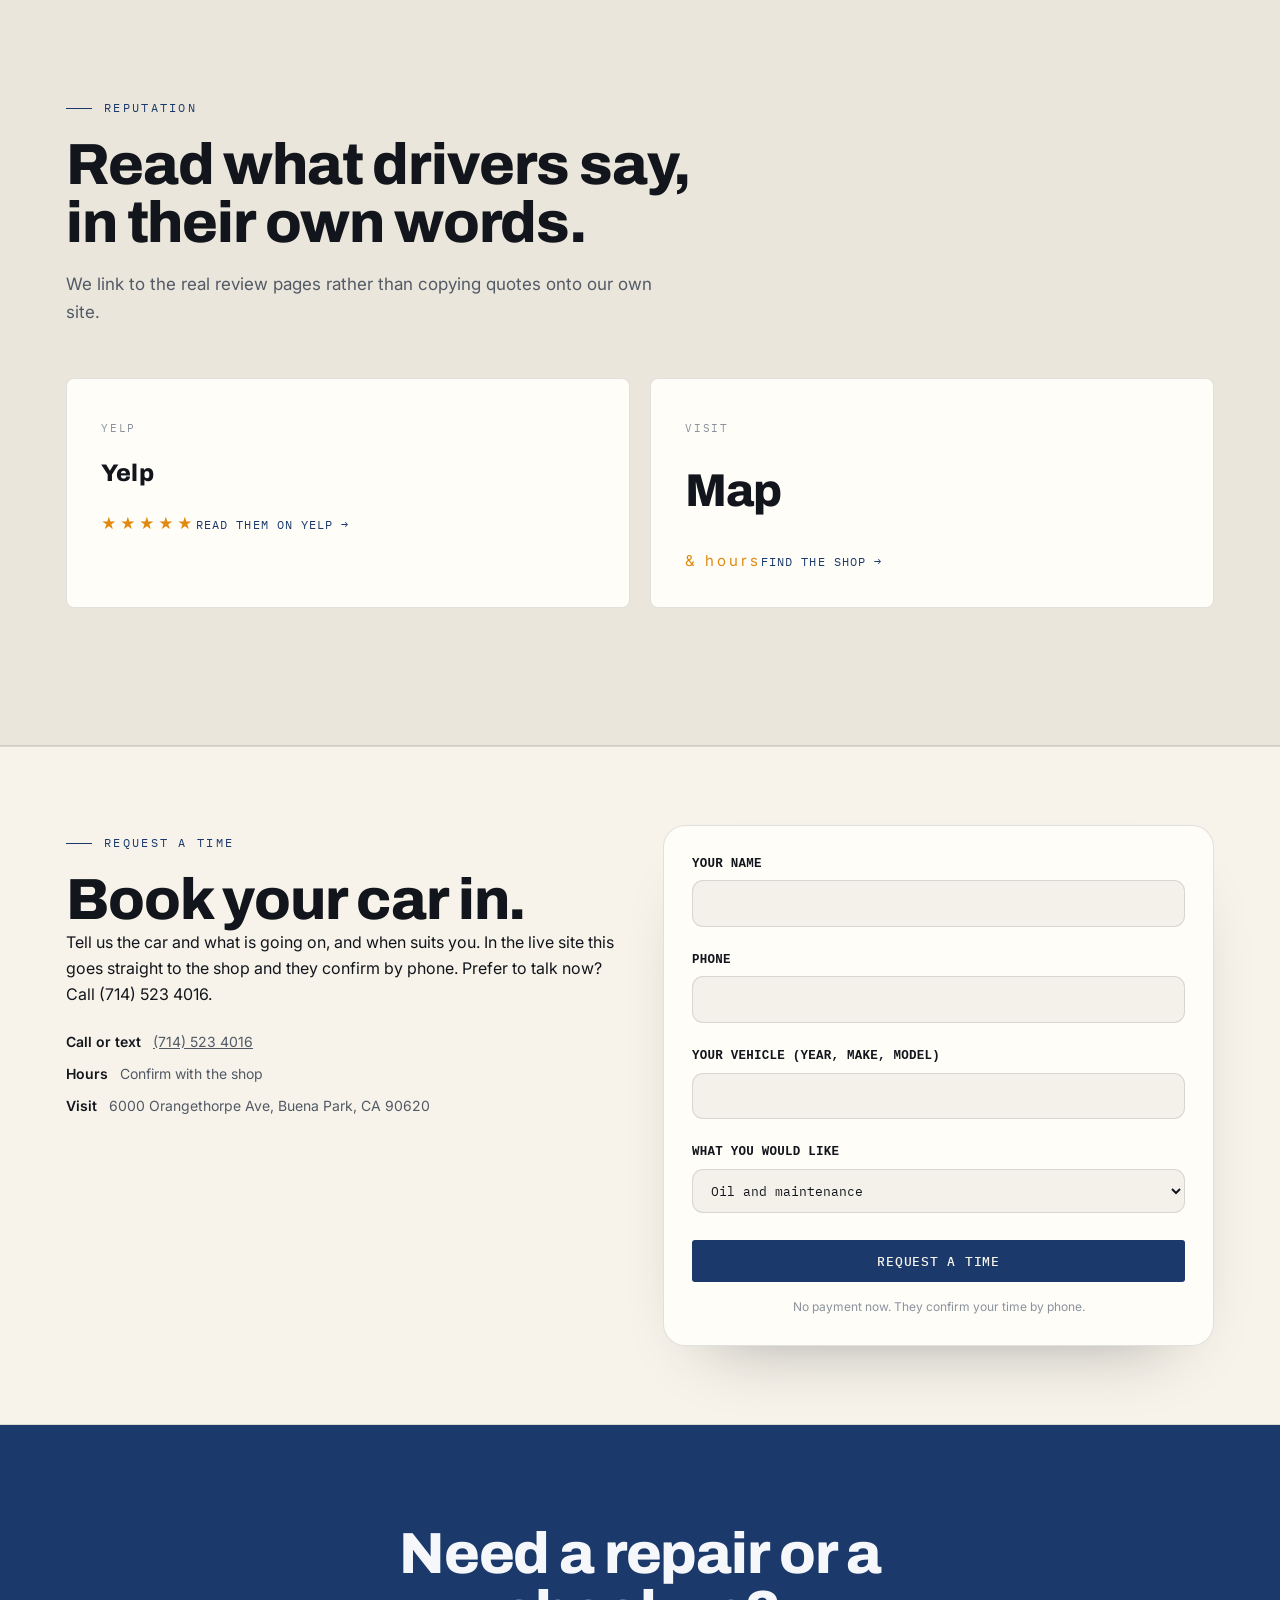
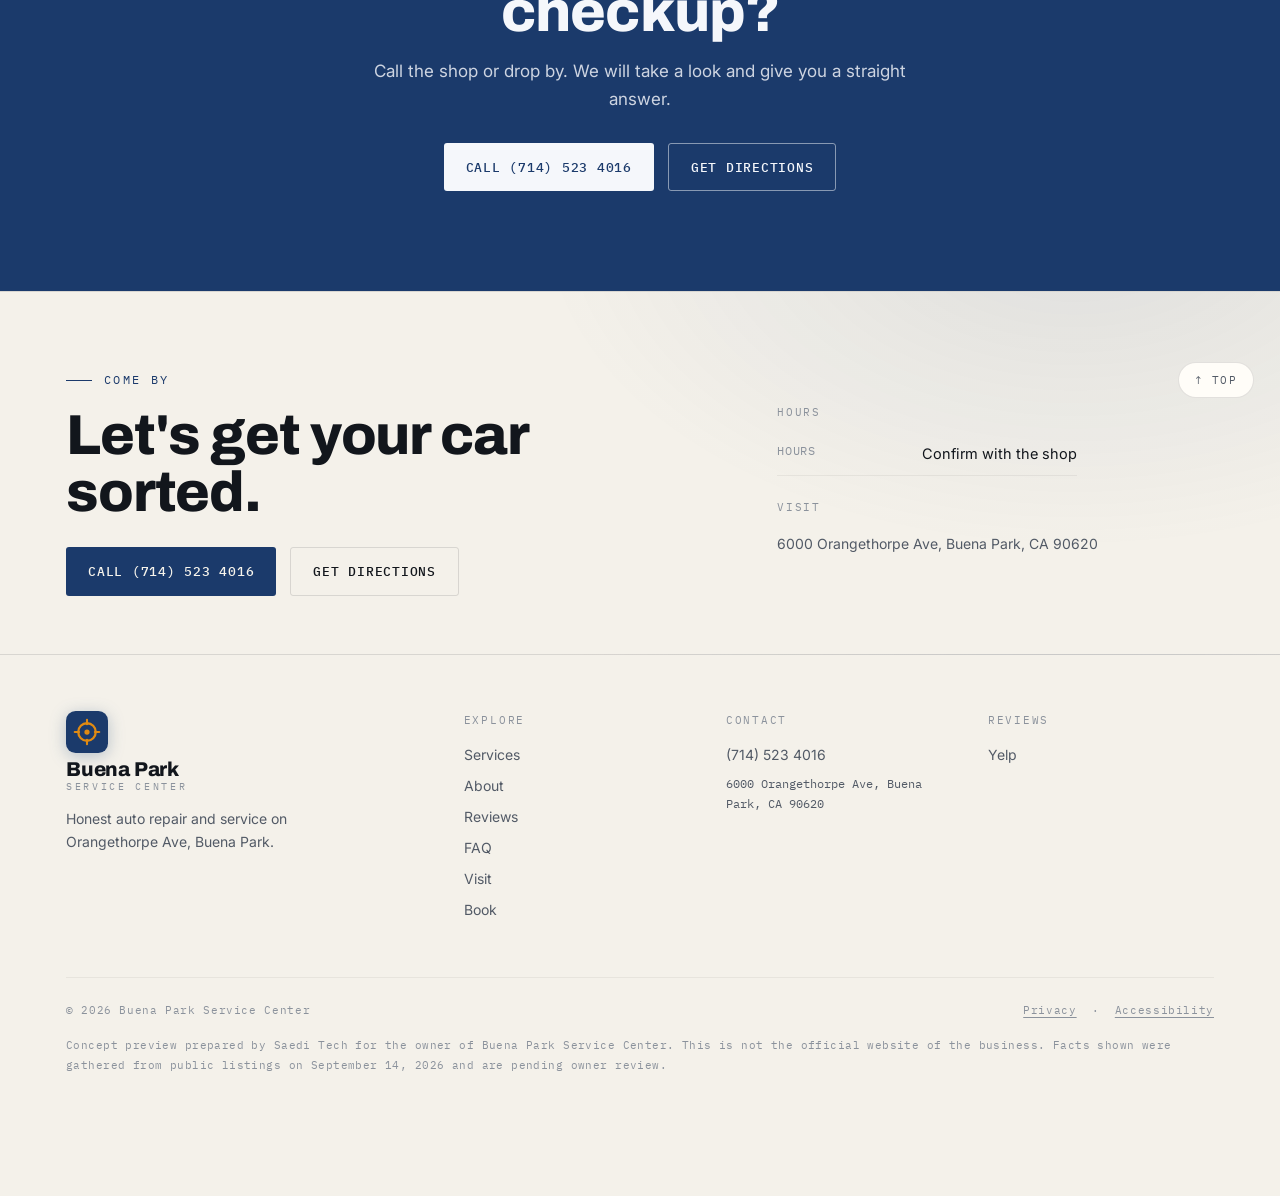
==== commit 595e8de4: "Fix 3D hero loading, page reveal, spread 3D across page, unique heroes, correct photos Co-Authored-B" ====
--- a/index.html
+++ b/index.html
@@ -57,7 +57,7 @@
         <p class="lede">A neighborhood service center on Orangethorpe Ave in Buena Park for honest auto repair. Straight answers, fair prices, and work explained before it happens.</p>
         <div class="cta">
           <a class="btn btn-fill" href="tel:+17145234016">Call (714) 523 4016</a>
-          <a class="btn btn-line" href="visit.html">Get directions</a>
+          <a class="btn btn-line" href="#book">Request a time</a>
         </div>
         <div class="chips" aria-label="What we do"><span class="chip">Oil change</span><span class="chip">Brakes</span><span class="chip">Tune up</span><span class="chip">Check engine</span><span class="chip">A/C service</span></div>
       </div>
@@ -247,6 +247,25 @@
   </div>
 </section>
 
+<section id="book" class="bookband">
+  <div class="wrap bookgrid">
+    <div class="bookcopy">
+      <p class="kick up">Request a time</p>
+      <h2 class="up">Book your car in.</h2>
+      <p class="up">Tell us the car and what is going on, and when suits you. In the live site this goes straight to the shop and they confirm by phone. Prefer to talk now? Call (714) 523 4016.</p>
+      <div class="bookfacts up"><span><b>Call or text</b> &nbsp; <a href="tel:+17145234016">(714) 523 4016</a></span><span><b>Hours</b> &nbsp; Confirm with the shop</span><span><b>Visit</b> &nbsp; 6000 Orangethorpe Ave, Buena Park, CA 90620</span></div>
+    </div>
+    <form id="bookform" class="bookform up" novalidate>
+      <input type="text" id="f-web" class="hp" tabindex="-1" autocomplete="off" aria-hidden="true" placeholder="Leave blank">
+      <label>Your name<input id="f-name" type="text" autocomplete="name" required></label>
+      <label>Phone<input id="f-phone" type="tel" autocomplete="tel" required></label>
+      <label>Your vehicle (year, make, model)<input id="f-car" type="text" required></label>
+      <label>What you would like<select id="f-svc"><option>Oil and maintenance</option><option>Brakes</option><option>Check engine or diagnostics</option><option>Smog check</option><option>Exhaust or muffler</option><option>Other repair</option></select></label>
+      <button class="btn btn-fill" type="submit">Request a time</button>
+      <p class="bookmini">No payment now. They confirm your time by phone.</p>
+    </form>
+  </div>
+</section>
 <section class="ctaband">
   <div class="wrap">
     <h2 class="up">Need a repair or a checkup?</h2>
@@ -268,7 +287,7 @@
         <a class="logo" href="index.html" aria-label="Buena Park Service Center, home"><svg class="emblem" viewBox="0 0 48 48" aria-hidden="true"><rect width="48" height="48" rx="11" fill="var(--indigo)"/><circle cx="24" cy="24" r="10" fill="none" stroke="var(--shu)" stroke-width="2.6"/><circle cx="24" cy="24" r="3" fill="var(--shu)"/><g stroke="var(--shu)" stroke-width="2.4" stroke-linecap="round"><path d="M24 10v5M24 33v5M10 24h5M33 24h5"/></g></svg><span class="wm"><span class="n">Buena Park</span><span class="s">Service Center</span></span></a>
         <p>Honest auto repair and service on Orangethorpe Ave, Buena Park.</p>
       </div>
-      <div class="fcol"><p class="ft">Explore</p><a href="services.html">Services</a><a href="about.html">About</a><a href="reviews.html">Reviews</a><a href="faq.html">FAQ</a><a href="visit.html">Visit</a></div>
+      <div class="fcol"><p class="ft">Explore</p><a href="services.html">Services</a><a href="about.html">About</a><a href="reviews.html">Reviews</a><a href="faq.html">FAQ</a><a href="visit.html">Visit</a><a href="index.html#book">Book</a></div>
       <div class="fcol"><p class="ft">Contact</p><a href="tel:+17145234016">(714) 523 4016</a><p class="mono" style="font-size:12px">6000 Orangethorpe Ave, Buena Park, CA 90620</p></div>
       <div class="fcol"><p class="ft">Reviews</p><a href="https://www.yelp.com/biz/buena-park-service-center-buena-park" target="_blank" rel="noopener">Yelp</a></div>
     </div>
--- a/assets/site.css
+++ b/assets/site.css
@@ -395,3 +395,20 @@
 .obj3dband .o3b-copy p{color:var(--muted);max-width:42ch;margin-bottom:16px}
 .obj3dband .o3b-copy .drag{display:inline-flex;align-items:center;gap:8px;font-family:'IBM Plex Mono',monospace;font-size:11.5px;letter-spacing:.06em;text-transform:uppercase;color:var(--faint);border:1px solid var(--line);border-radius:40px;padding:8px 14px}
 @media(max-width:820px){.obj3dband{padding:44px 0}.obj3dband .o3b-art{order:0!important;flex-basis:100%}.obj3dband canvas.obj3d{height:300px}}
+
+/* ---- booking ---- */
+.bookband{padding:78px 0;background:var(--card2);border-top:1px solid var(--line);border-bottom:1px solid var(--line)}
+.bookband .bookgrid{display:grid;grid-template-columns:1fr 1fr;gap:46px;align-items:start}
+.bookband .bookfacts{margin-top:22px;display:flex;flex-direction:column;gap:9px;color:var(--muted);font-size:14px}
+.bookband .bookfacts b{color:var(--text);font-weight:600}
+.bookform{background:var(--card);border:1px solid var(--line);border-radius:22px;padding:28px;display:flex;flex-direction:column;gap:15px;box-shadow:0 34px 70px -48px rgba(15,20,26,.45);position:relative}
+.bookform label{display:flex;flex-direction:column;gap:6px;font-size:12.5px;font-weight:600;letter-spacing:.02em;color:var(--text)}
+.bookform input,.bookform select{font:inherit;font-weight:400;padding:12px 14px;border:1px solid var(--line);border-radius:11px;background:var(--bg);color:var(--text)}
+.bookform input:focus,.bookform select:focus{outline:2px solid var(--indigo);outline-offset:1px}
+.bookform .hp{position:absolute;left:-9999px;width:1px;height:1px;overflow:hidden}
+.bookform button{margin-top:4px}
+.bookform .bookmini{font-size:12px;color:var(--faint);margin:0;text-align:center}
+.form-done{text-align:center;padding:26px 10px}
+.form-done .ok{width:54px;height:54px;border-radius:50%;background:var(--indigo);color:var(--btn-tx);display:grid;place-items:center;font-size:27px;margin:0 auto 14px}
+.form-done h3{margin-bottom:8px}.form-done p{color:var(--muted);font-size:14px}
+@media(max-width:820px){.bookband .bookgrid{grid-template-columns:1fr;gap:28px}}
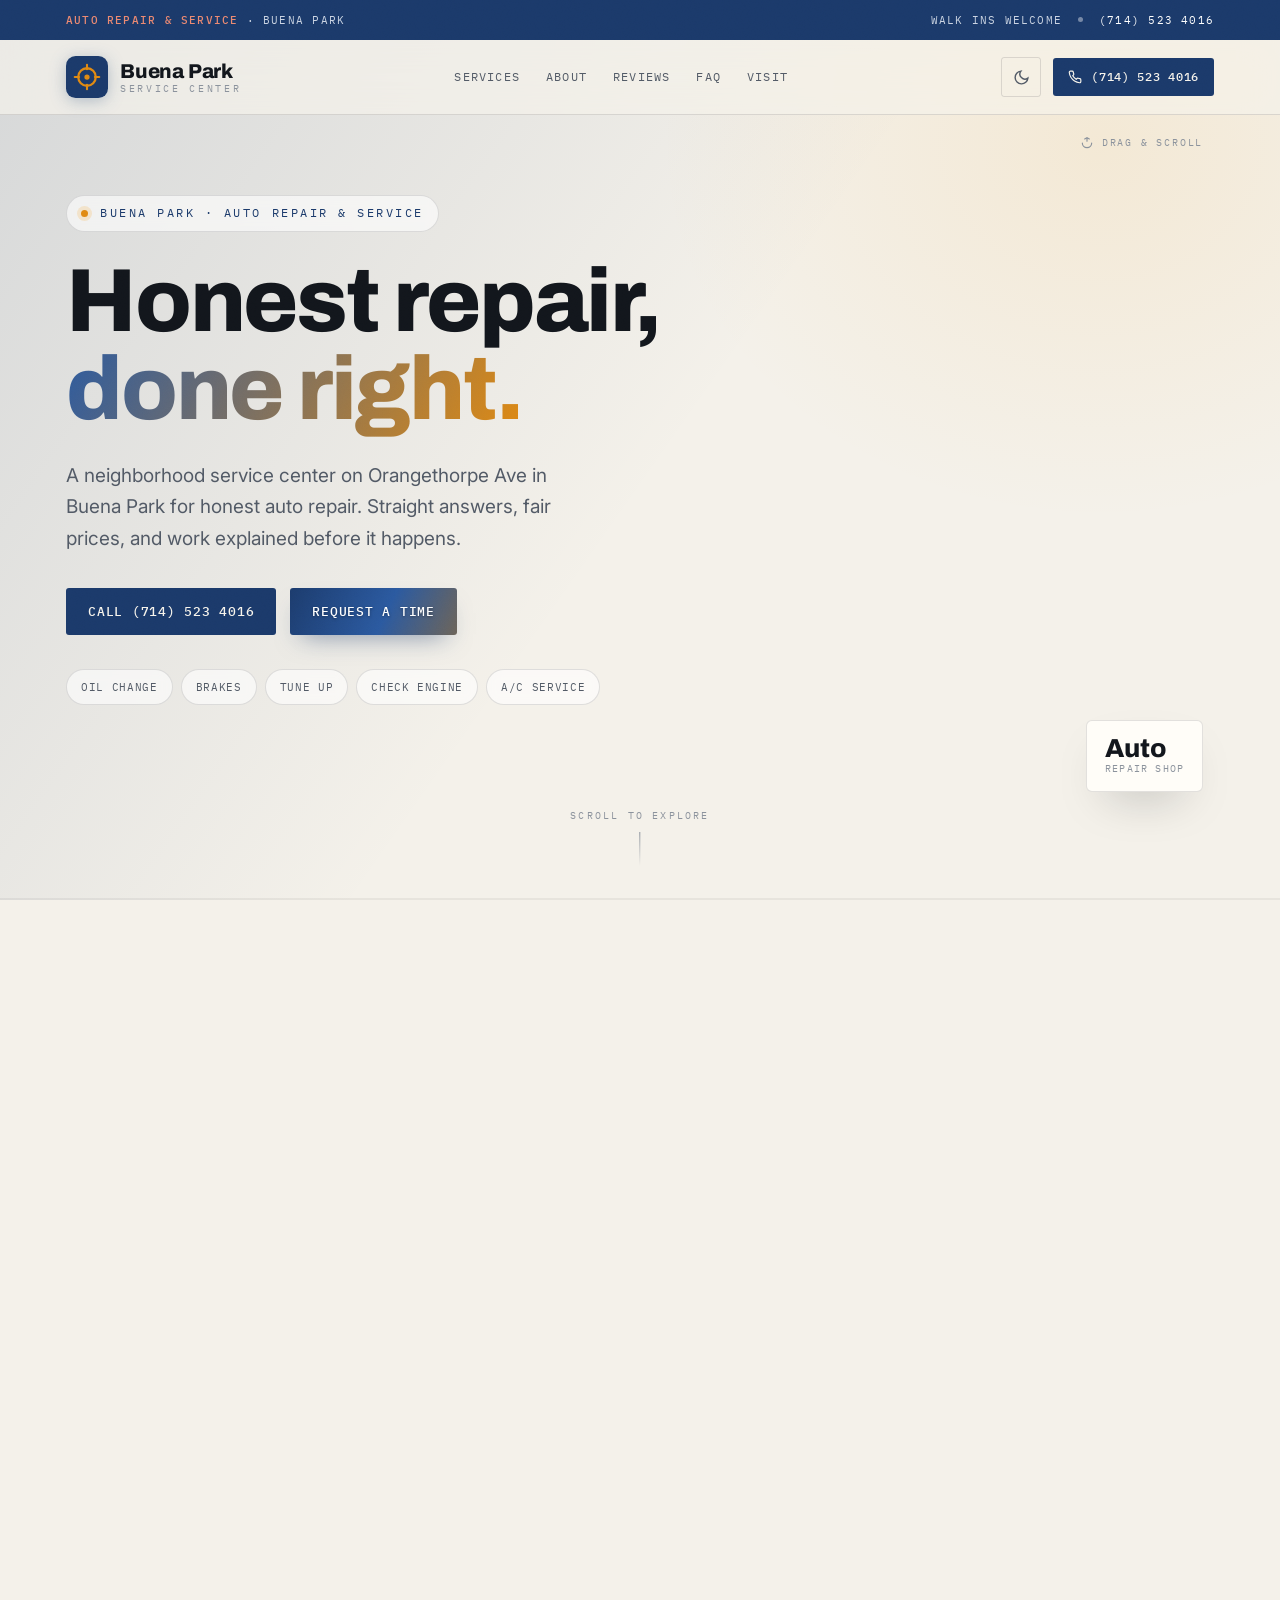
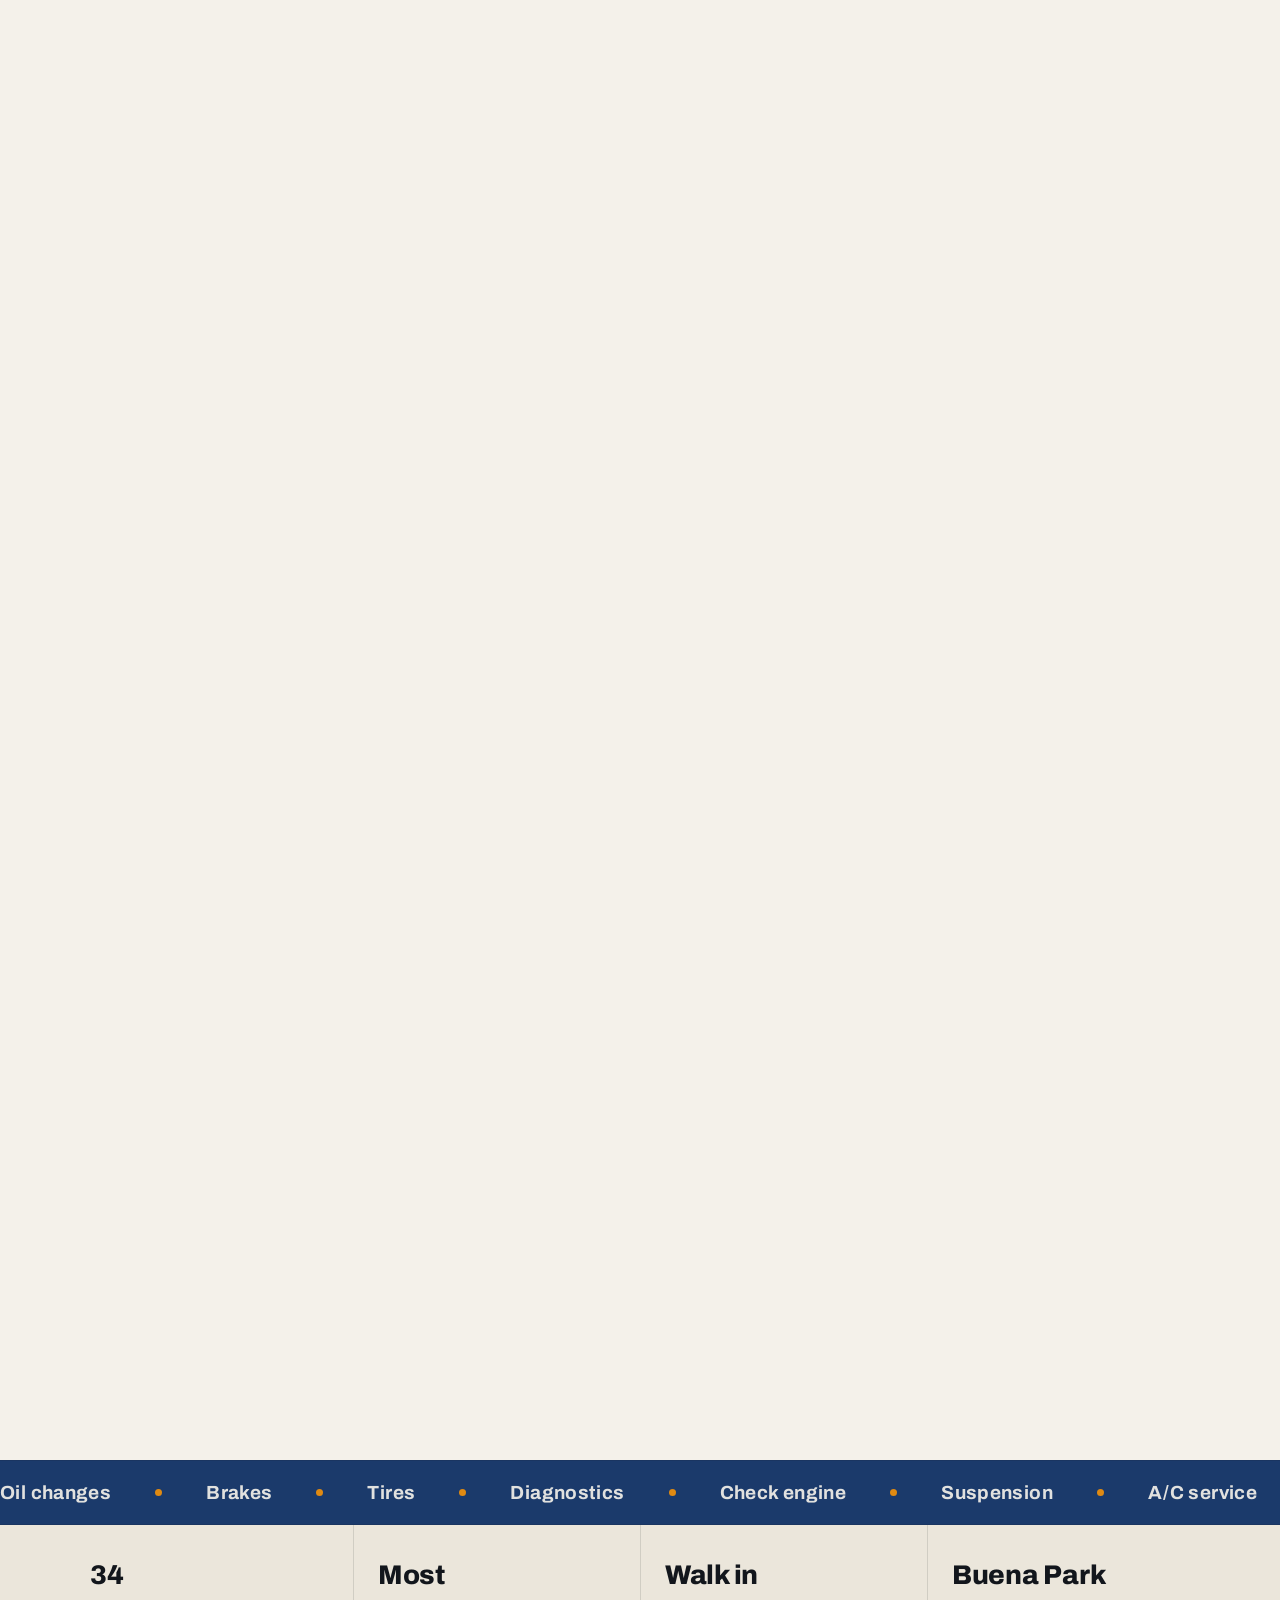
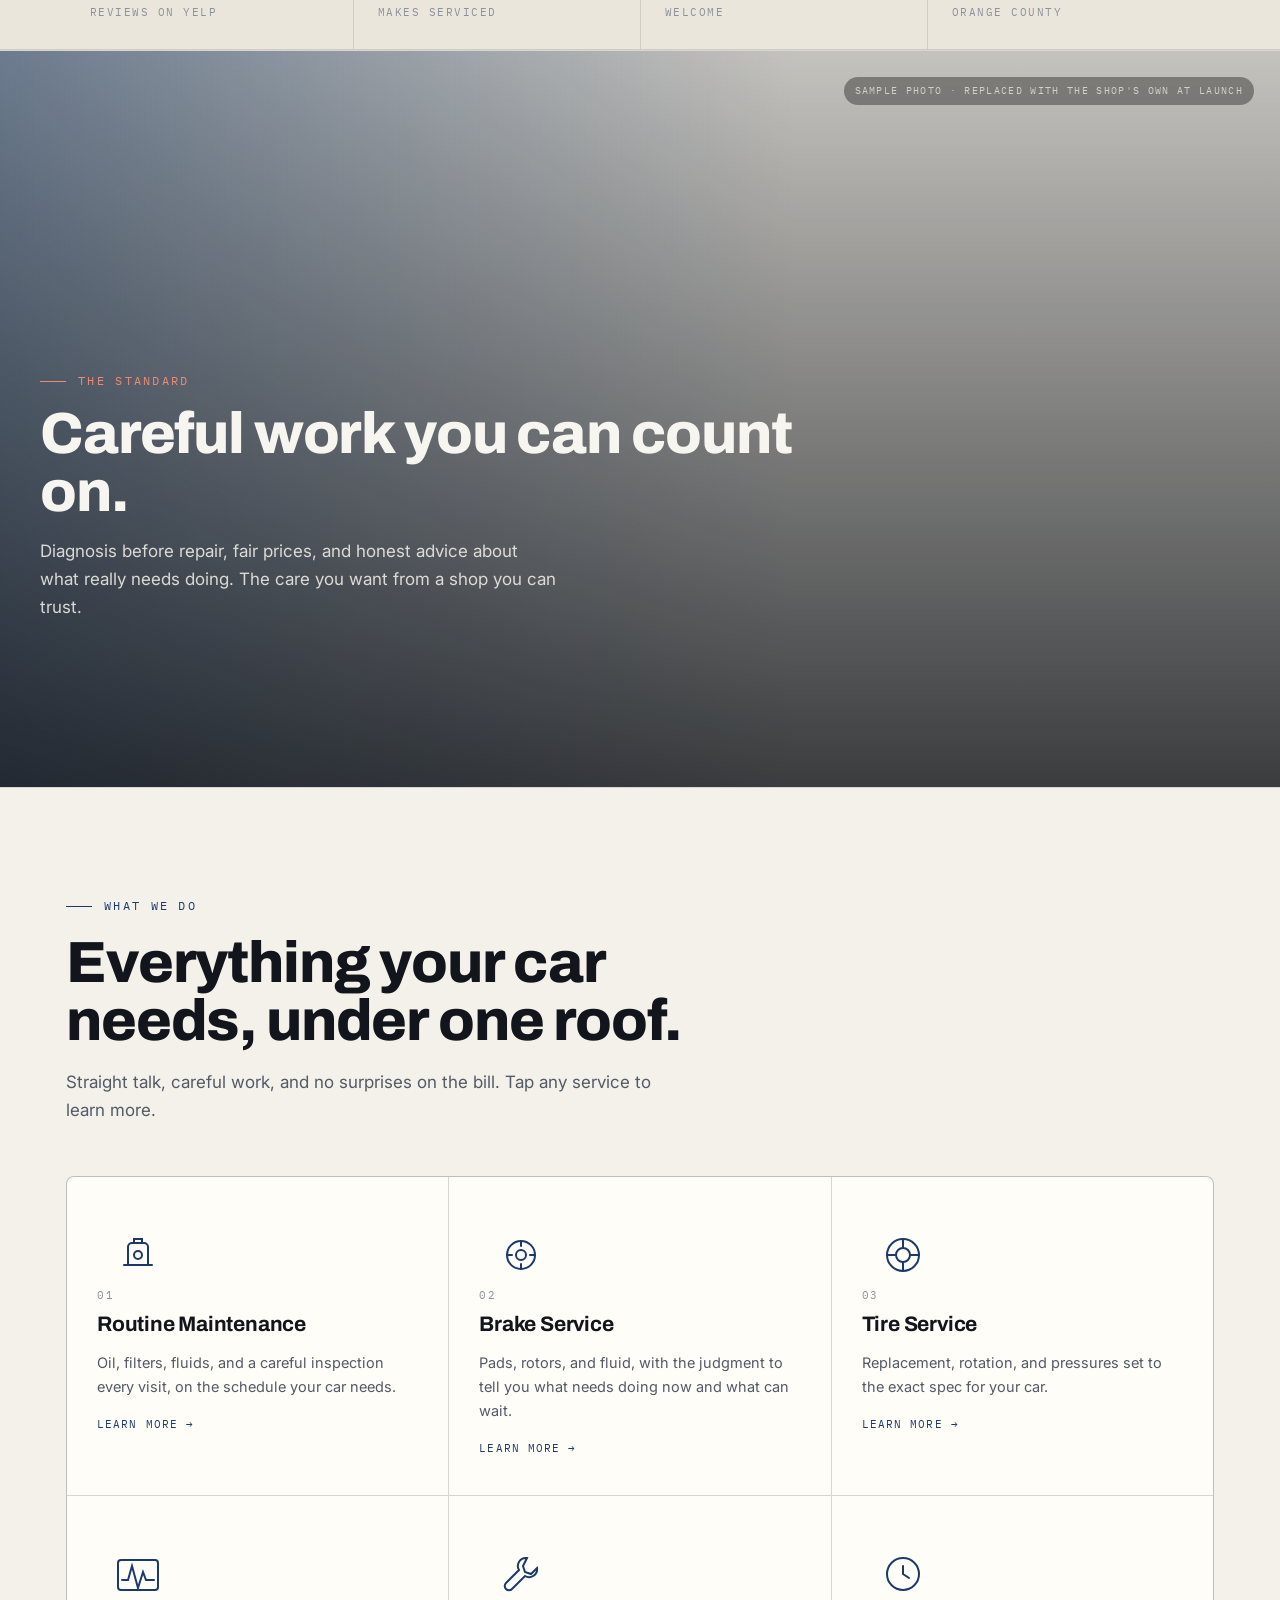
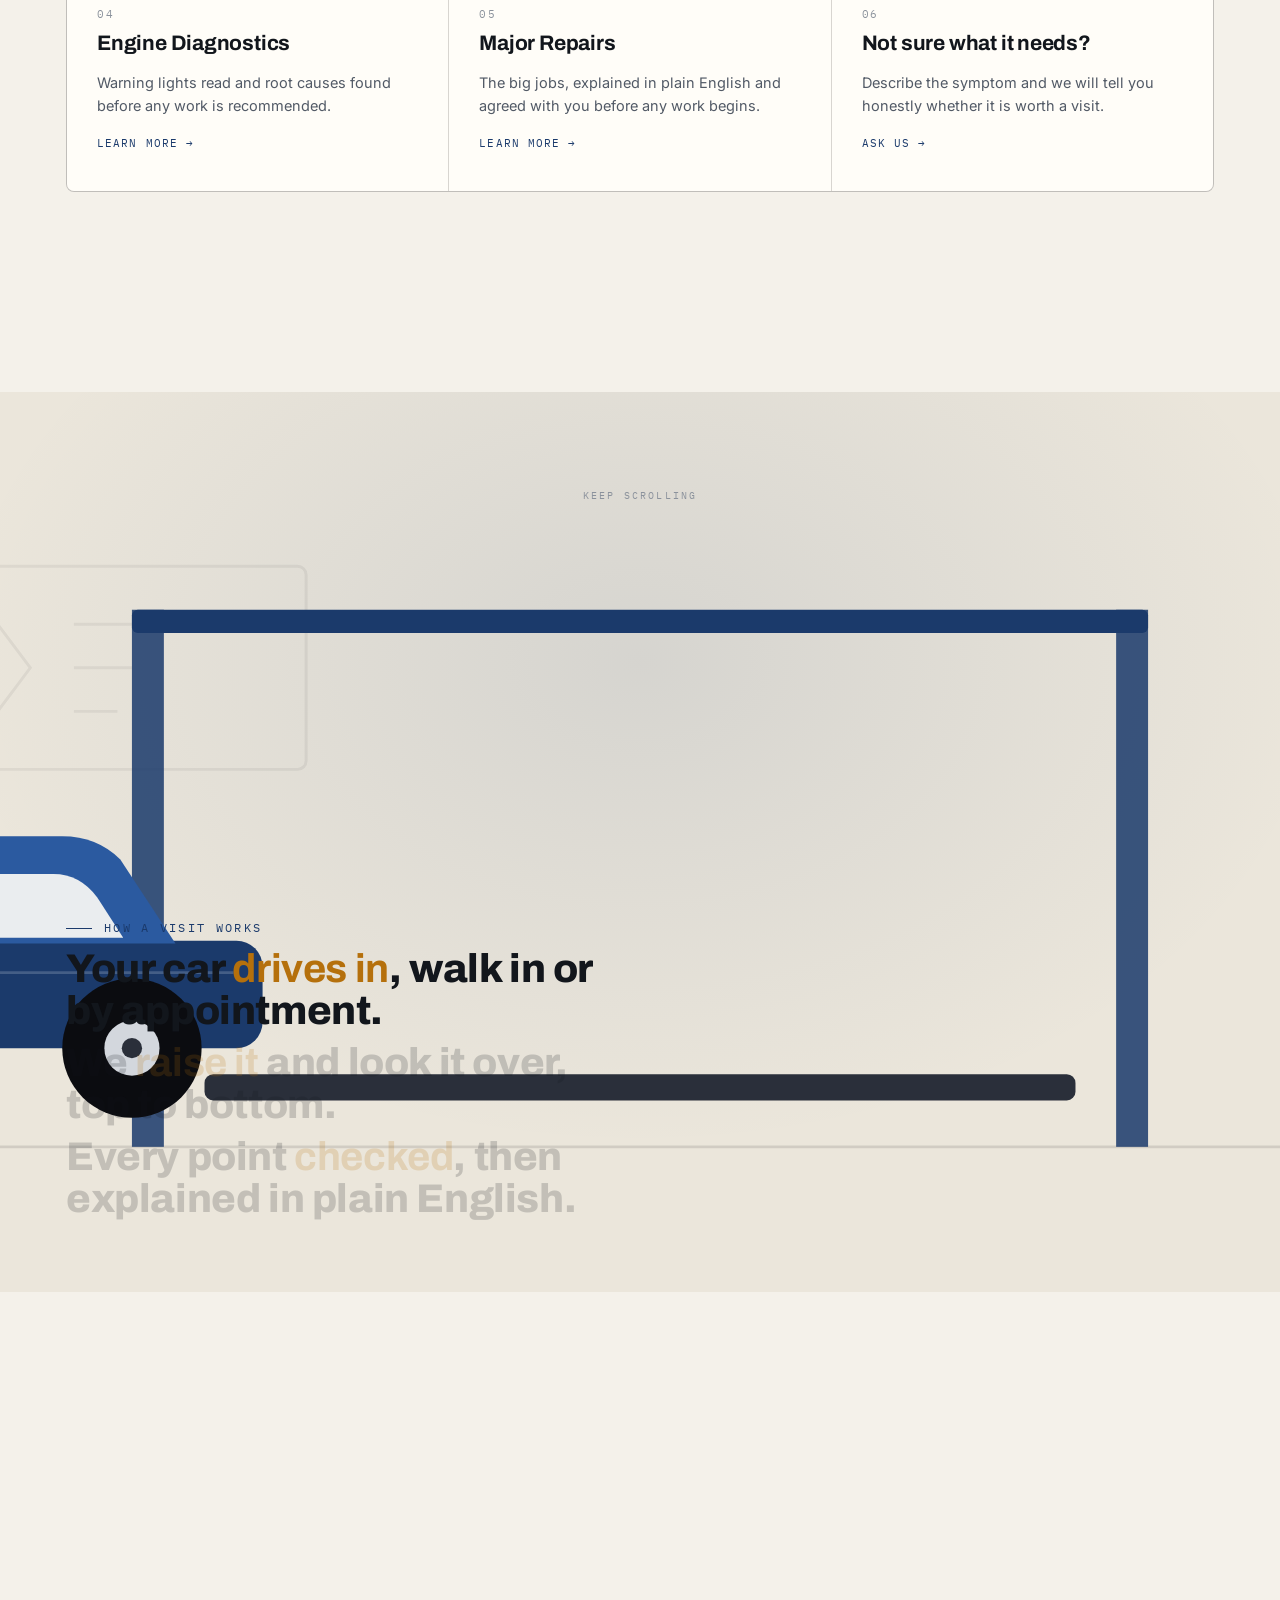
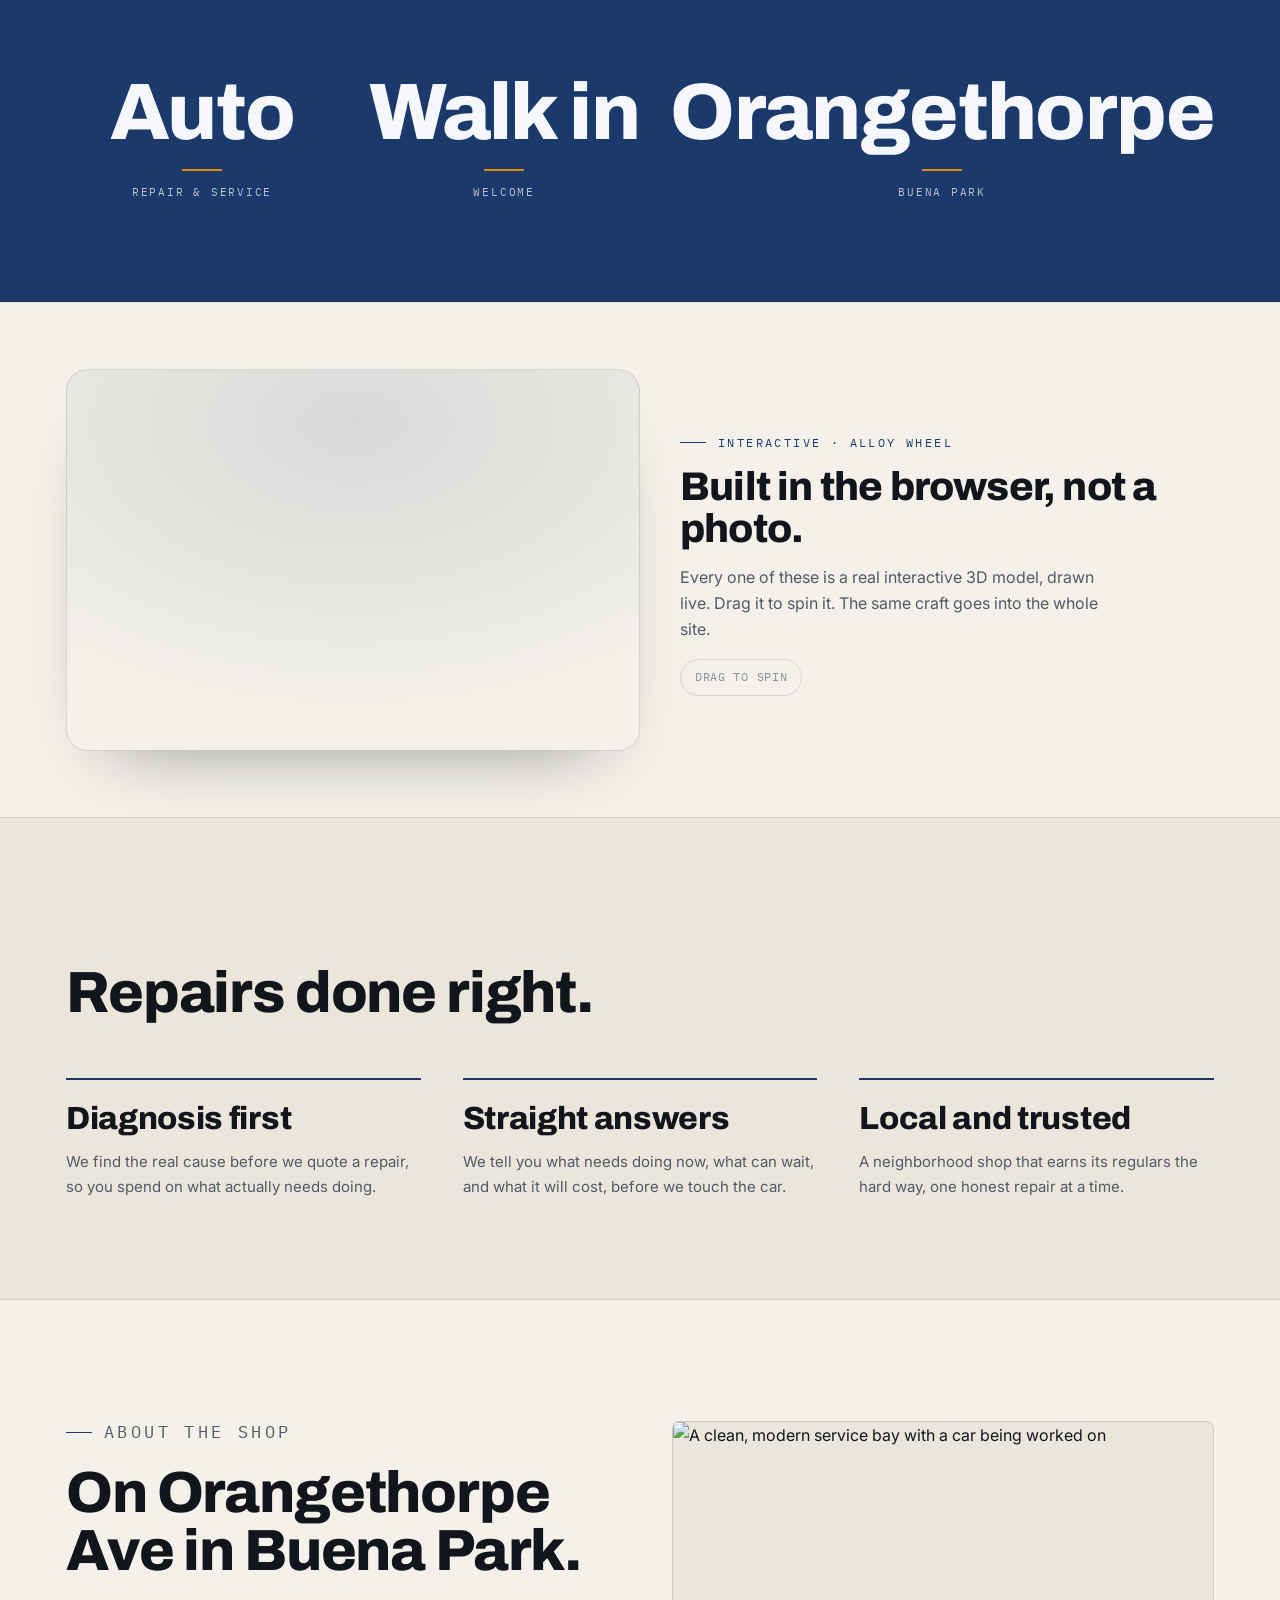
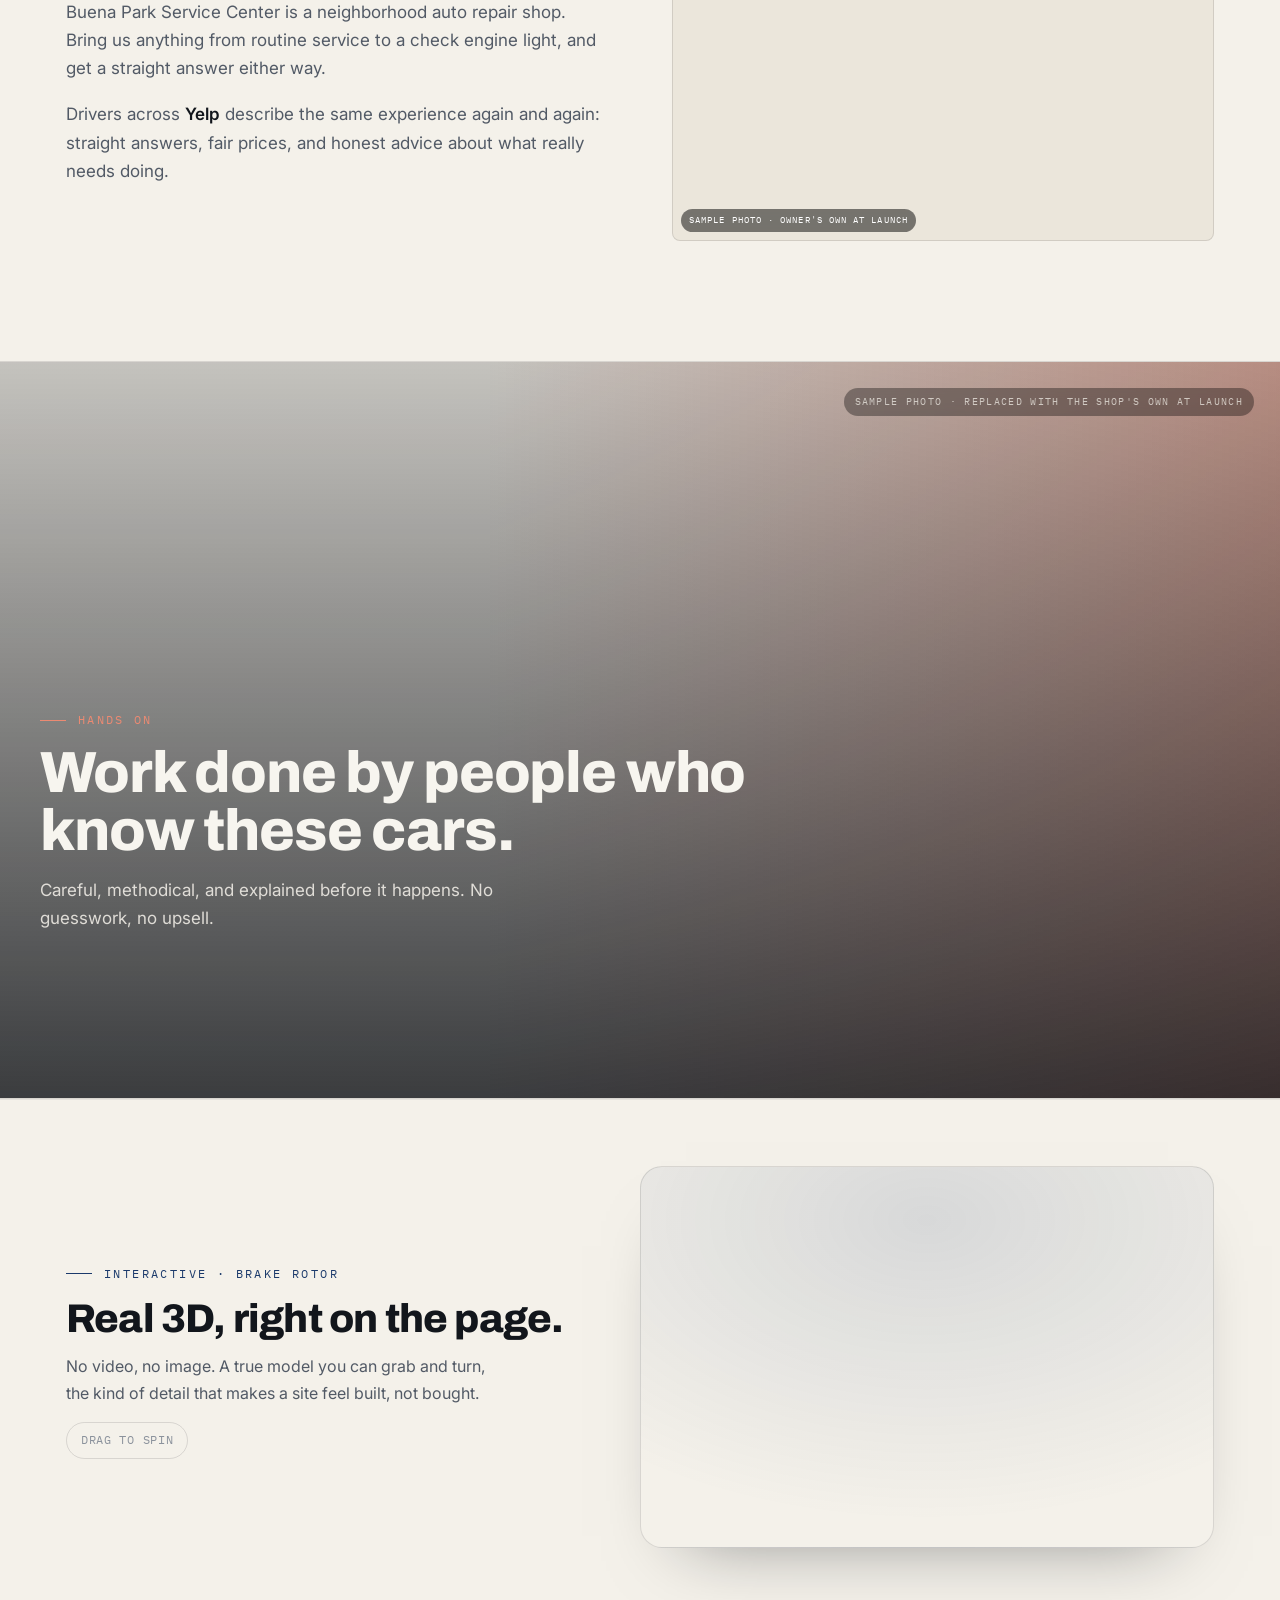
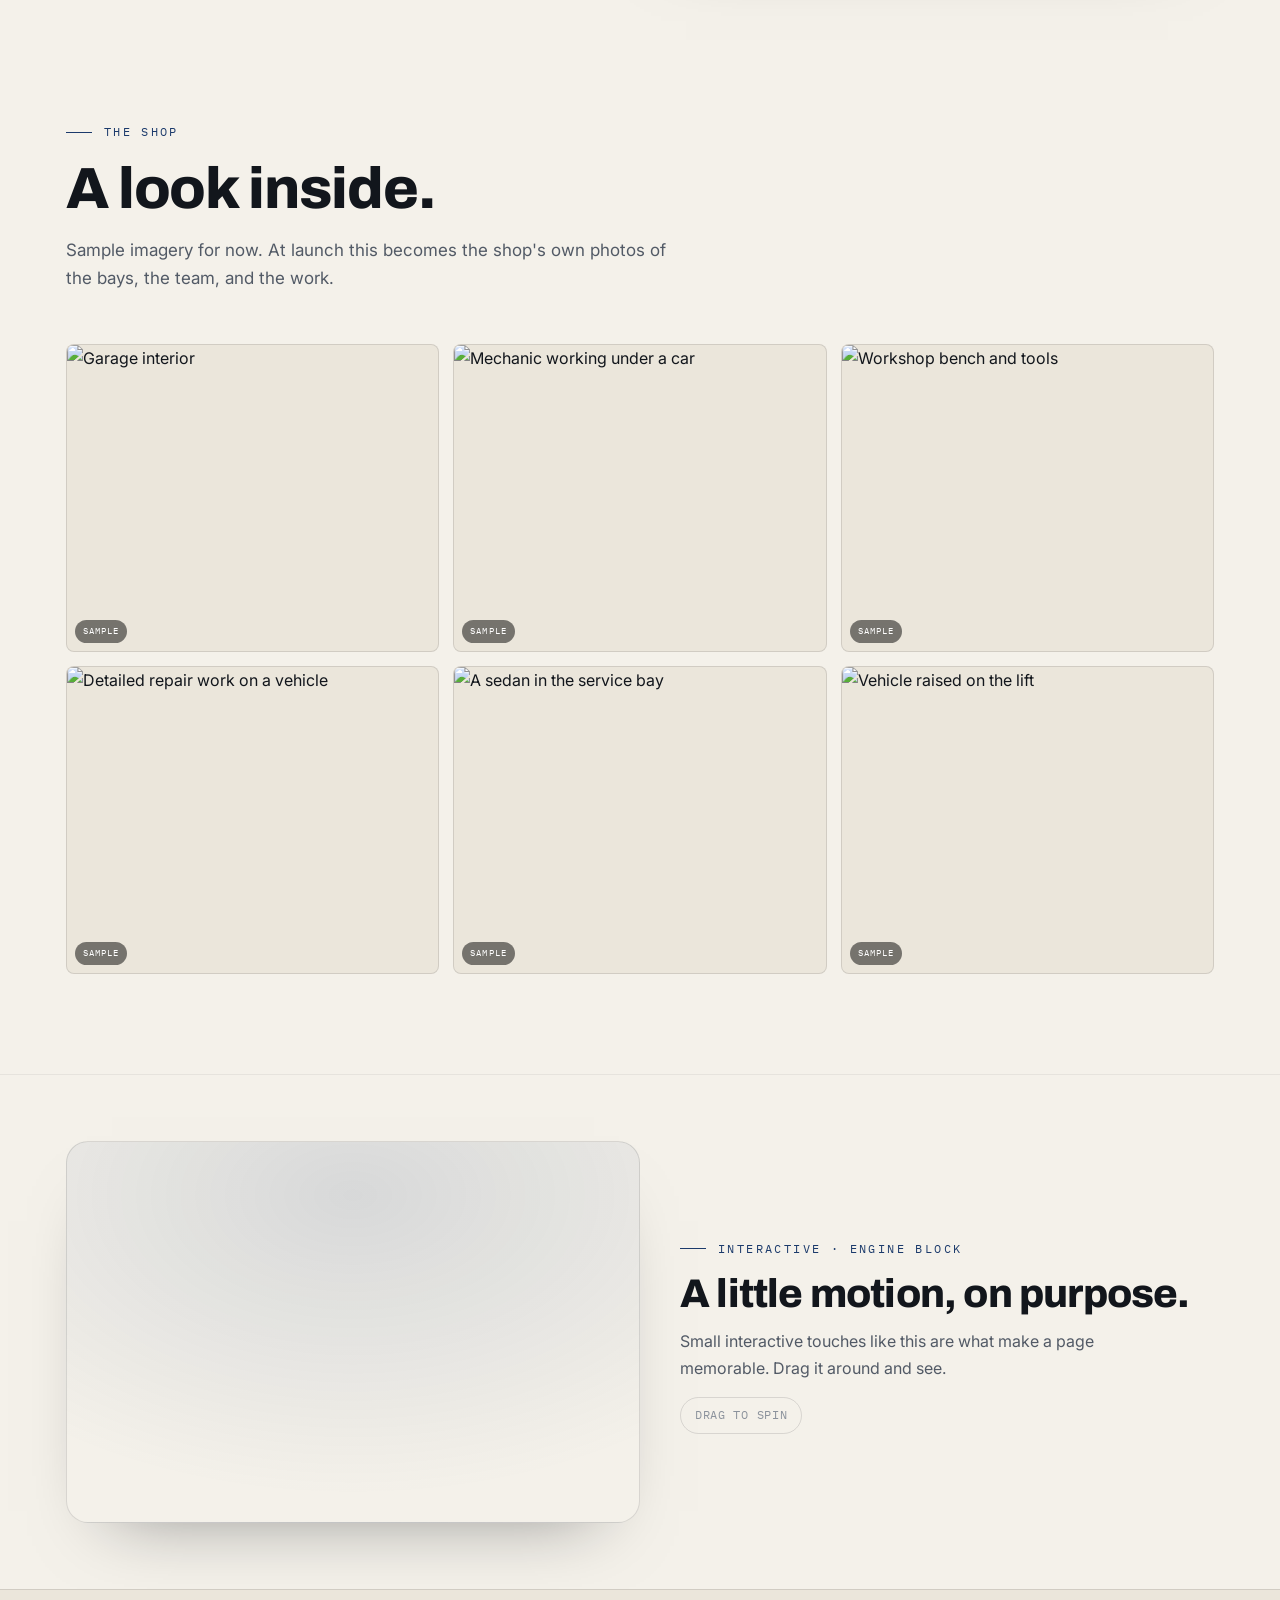
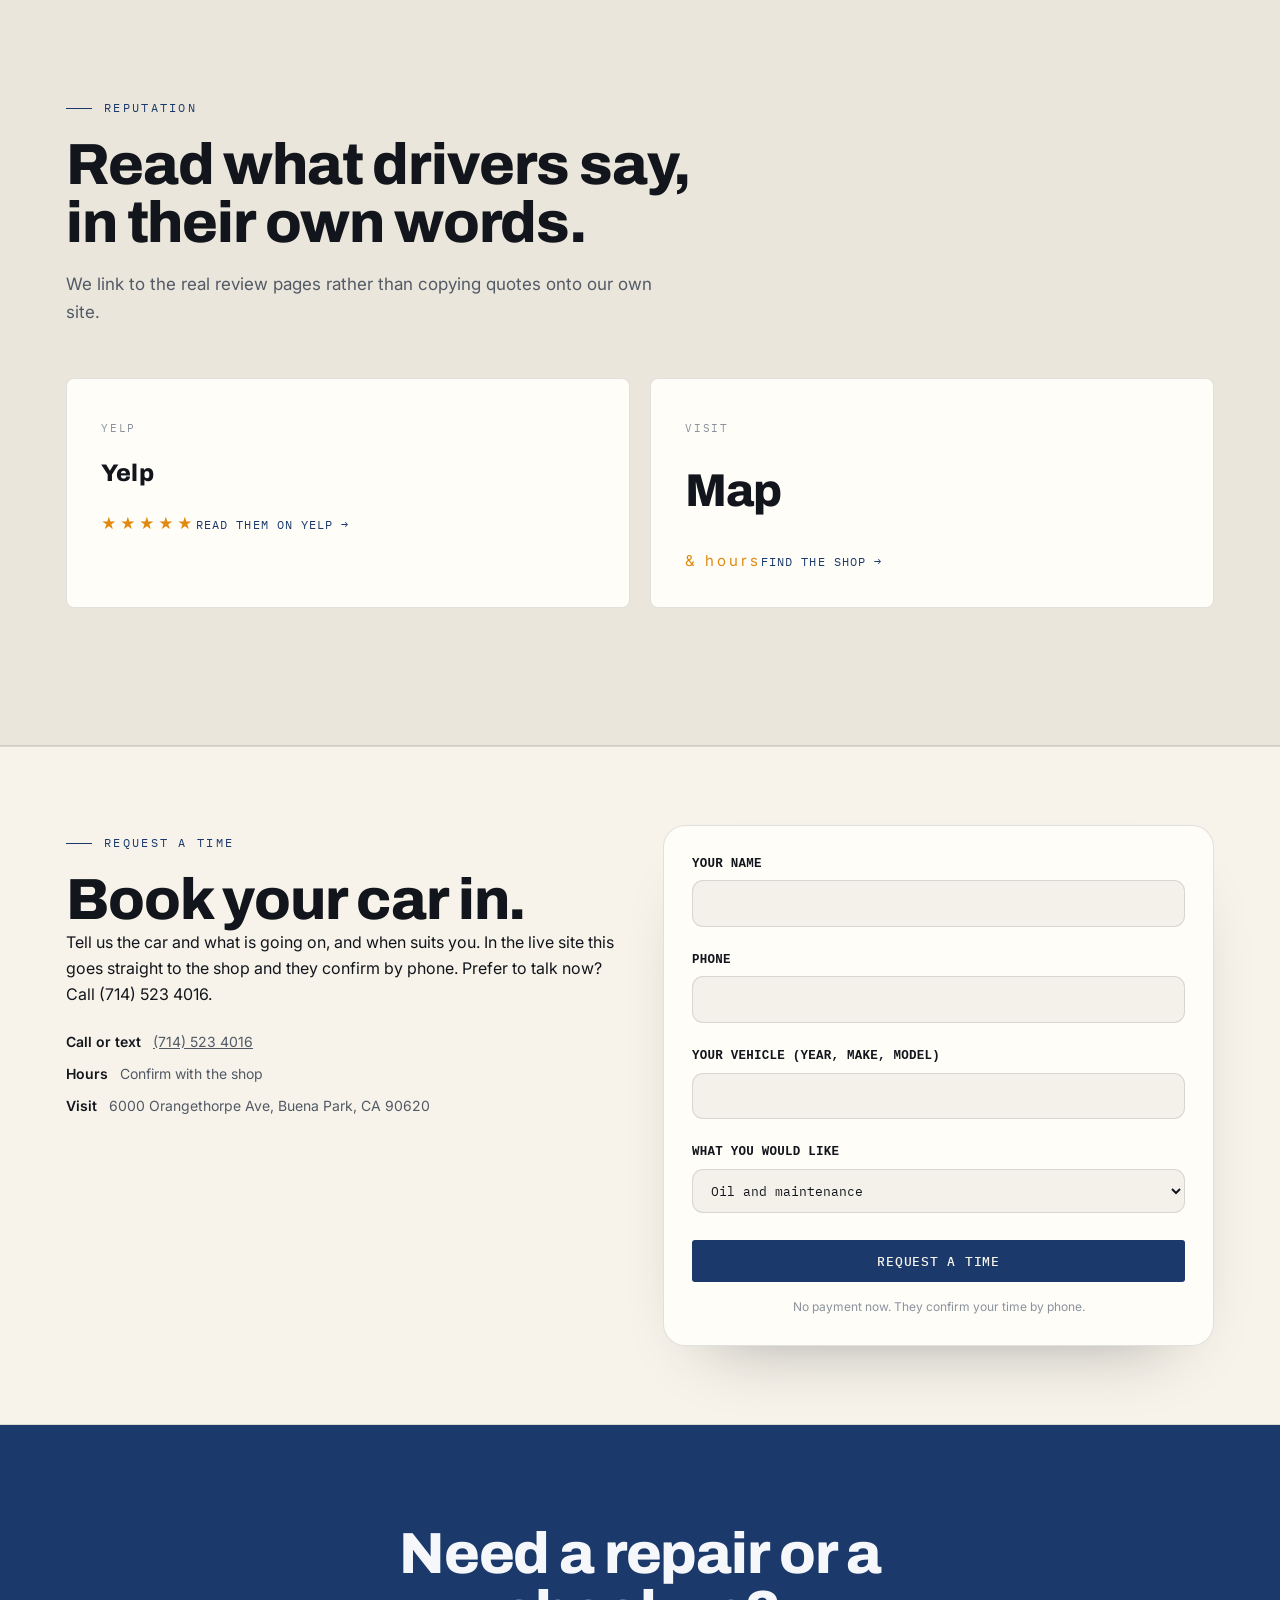
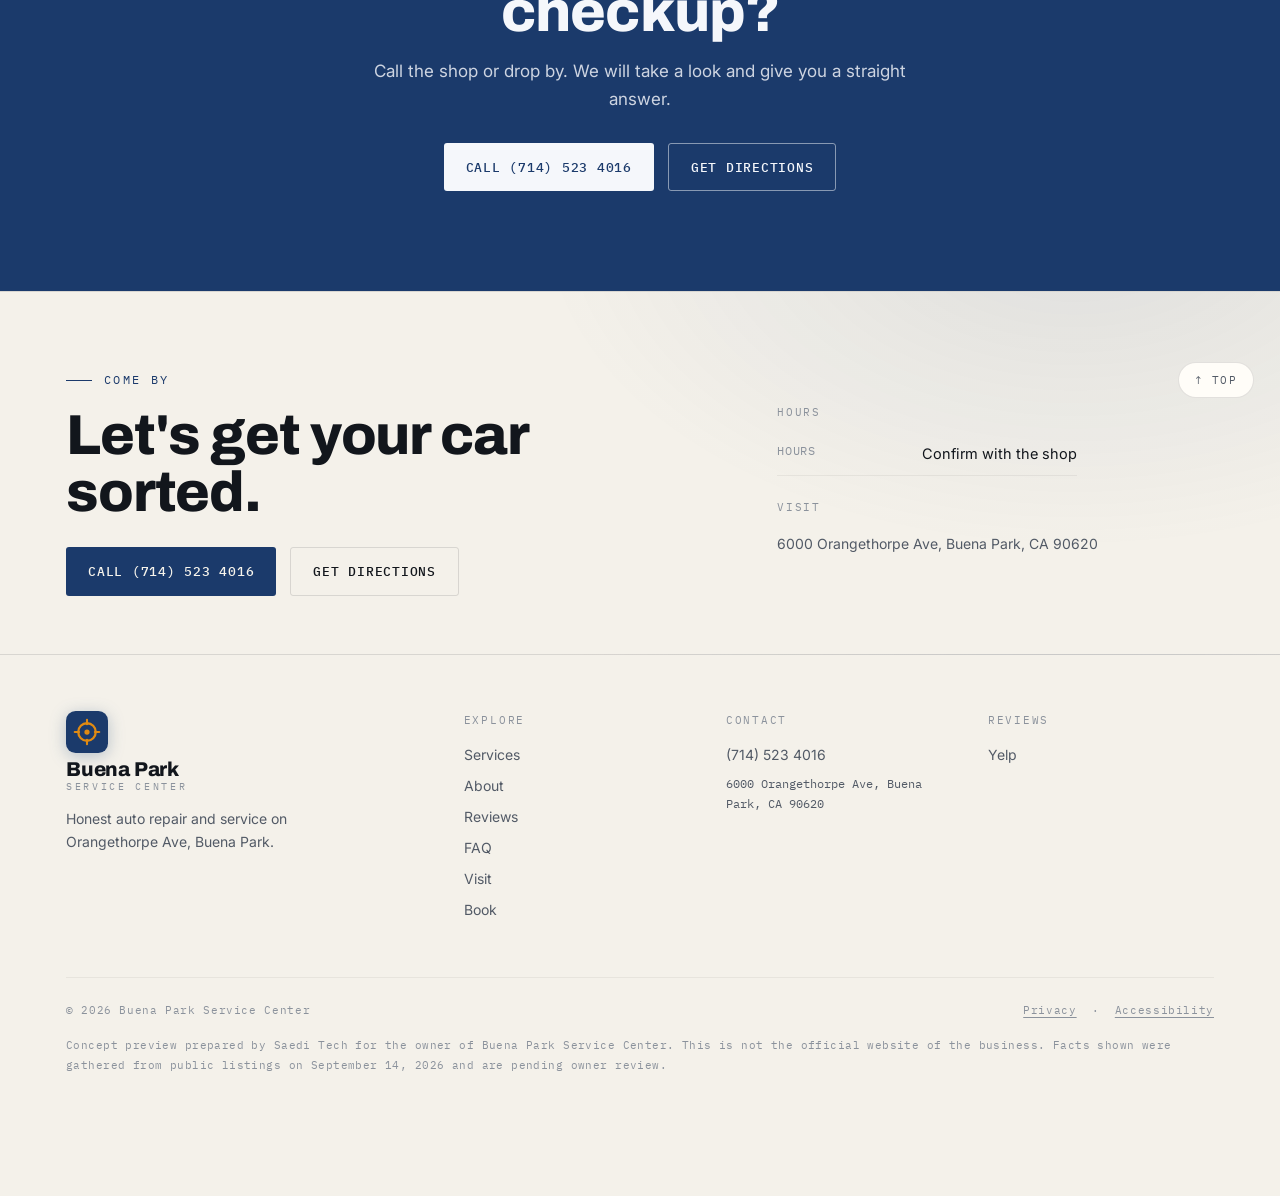
==== commit 9ad14197: "Fix 3D hero loading, page reveal, spread 3D across page, unique heroes, correct photos Co-Authored-B" ====
--- a/index.html
+++ b/index.html
@@ -57,7 +57,7 @@
         <p class="lede">A neighborhood service center on Orangethorpe Ave in Buena Park for honest auto repair. Straight answers, fair prices, and work explained before it happens.</p>
         <div class="cta">
           <a class="btn btn-fill" href="tel:+17145234016">Call (714) 523 4016</a>
-          <a class="btn btn-line" href="#book">Request a time</a>
+          <a class="btn btn-book" href="#book">Request a time</a>
         </div>
         <div class="chips" aria-label="What we do"><span class="chip">Oil change</span><span class="chip">Brakes</span><span class="chip">Tune up</span><span class="chip">Check engine</span><span class="chip">A/C service</span></div>
       </div>
--- a/assets/site.css
+++ b/assets/site.css
@@ -412,3 +412,9 @@
 .form-done .ok{width:54px;height:54px;border-radius:50%;background:var(--indigo);color:var(--btn-tx);display:grid;place-items:center;font-size:27px;margin:0 auto 14px}
 .form-done h3{margin-bottom:8px}.form-done p{color:var(--muted);font-size:14px}
 @media(max-width:820px){.bookband .bookgrid{grid-template-columns:1fr;gap:28px}}
+
+/* ---- vibrant booking button (mix of both brand colors) ---- */
+.btn-book{background:linear-gradient(115deg,var(--indigo) 0%,var(--indigo-2) 40%,var(--shu-tx) 100%);color:#fff;border:none;background-size:150% 150%;background-position:0% 50%;text-shadow:0 1px 3px rgba(0,0,0,.38);box-shadow:0 12px 26px -12px color-mix(in srgb,var(--indigo) 55%,transparent);transition:background-position .55s var(--ease),transform .2s,box-shadow .3s,filter .3s}
+.btn-book:hover{background-position:100% 50%;transform:translateY(-1px);box-shadow:0 18px 32px -12px color-mix(in srgb,var(--indigo) 62%,transparent)}
+.btn-book:active{transform:translateY(0)}
+.navlinks a[href$="#book"],.navlinks a[href$="#book"]:hover{color:var(--shu-tx);font-weight:600}
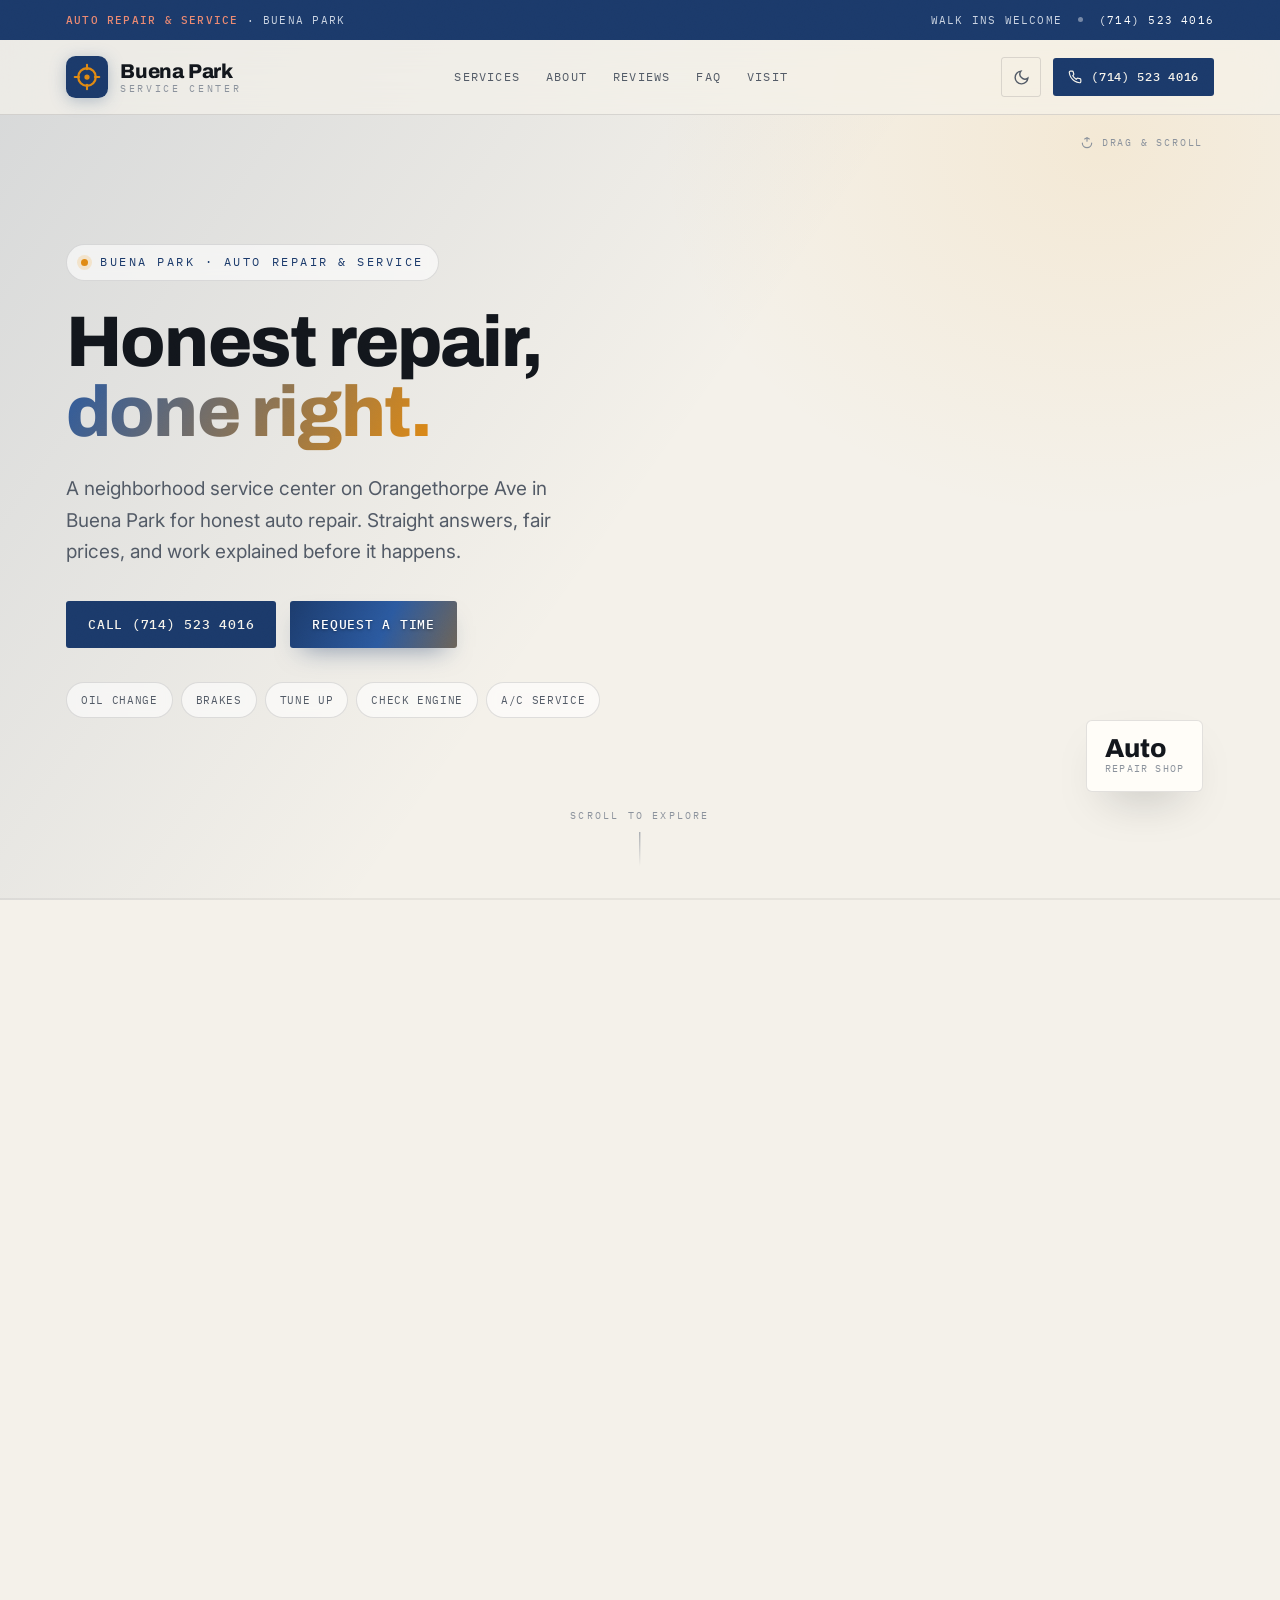
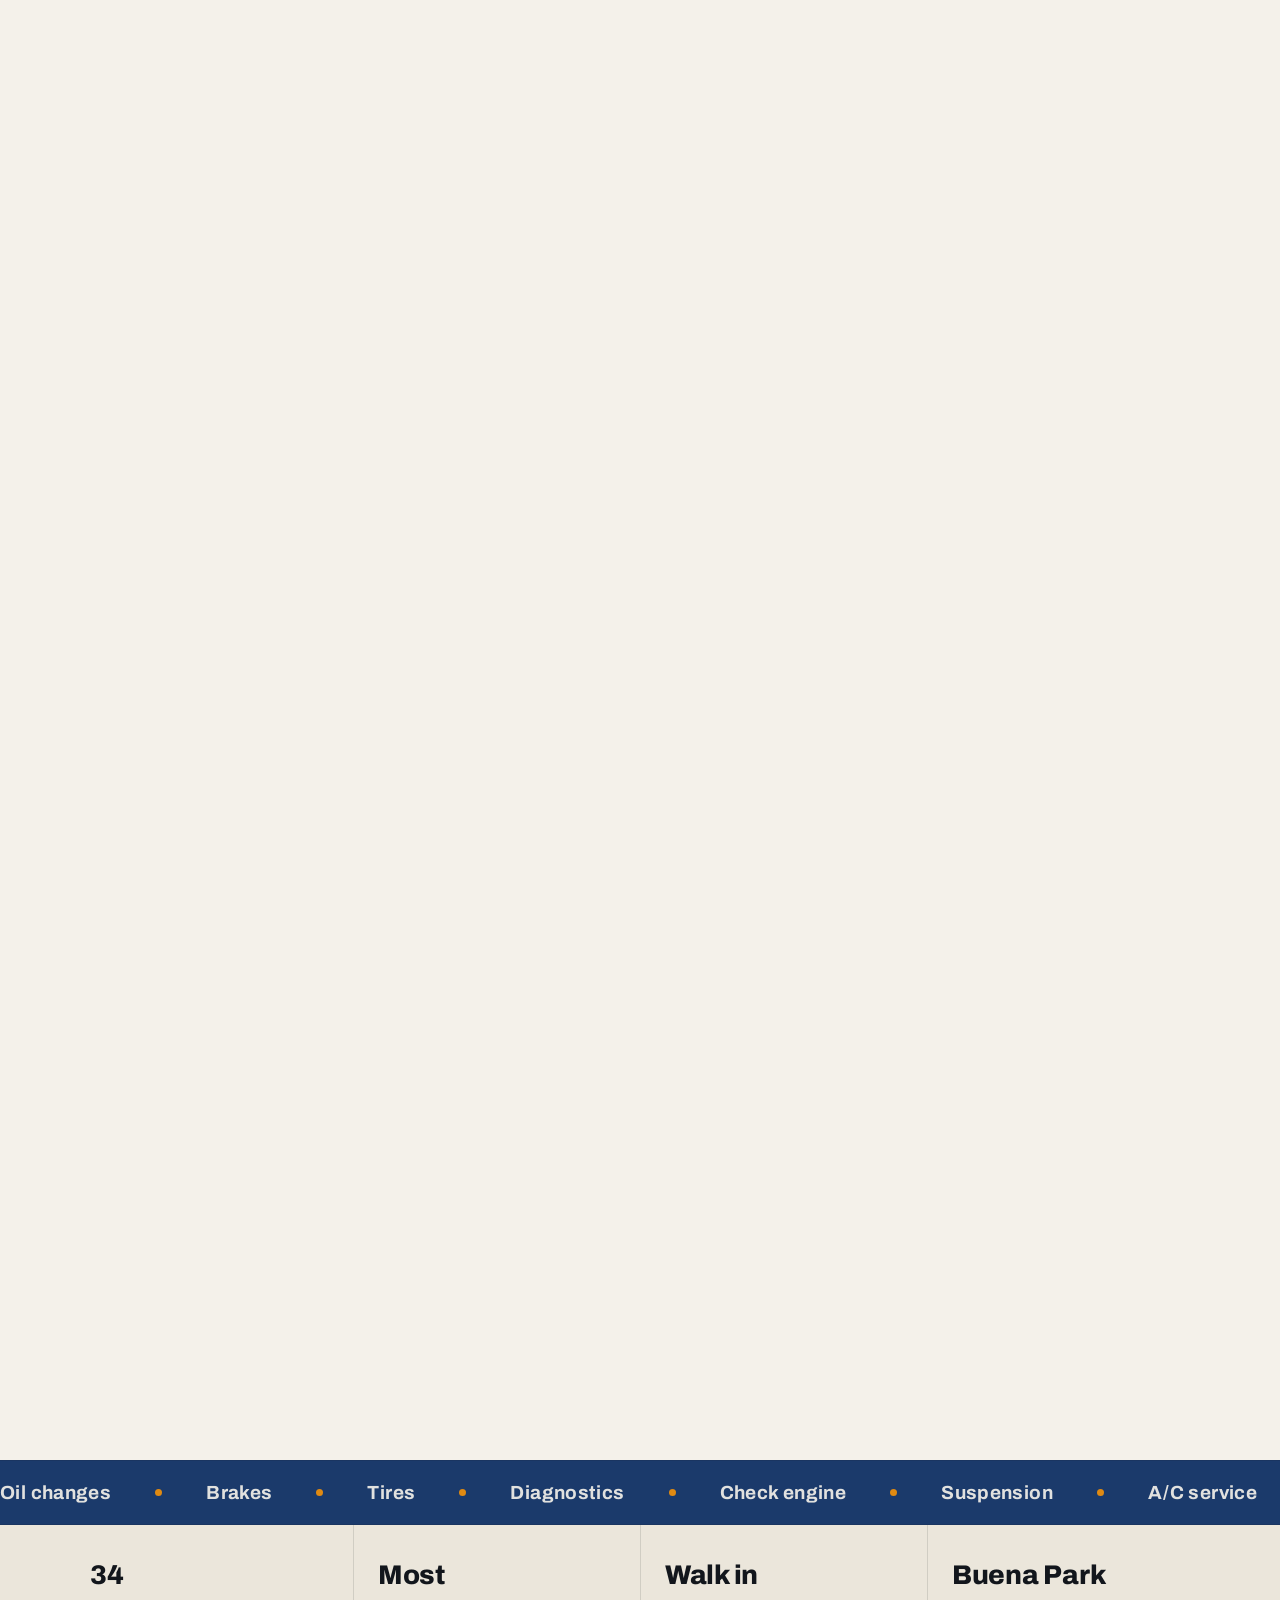
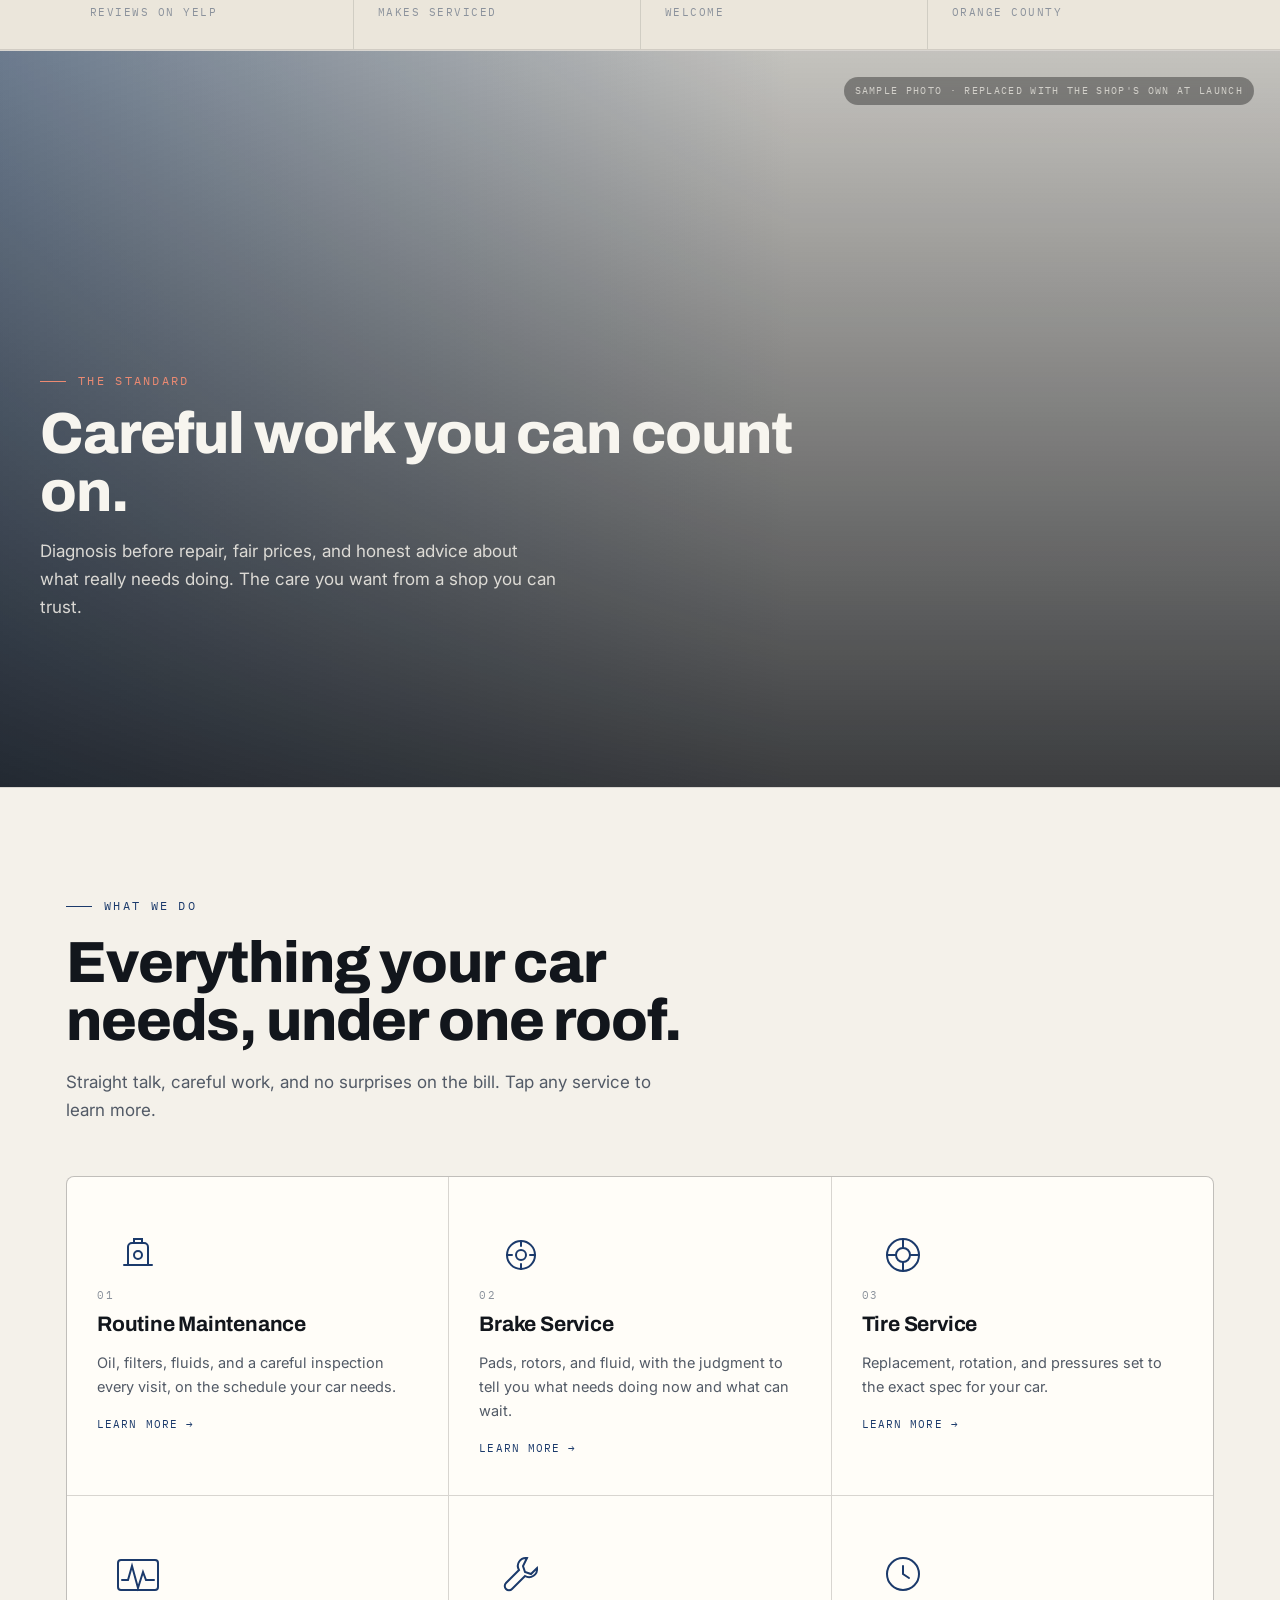
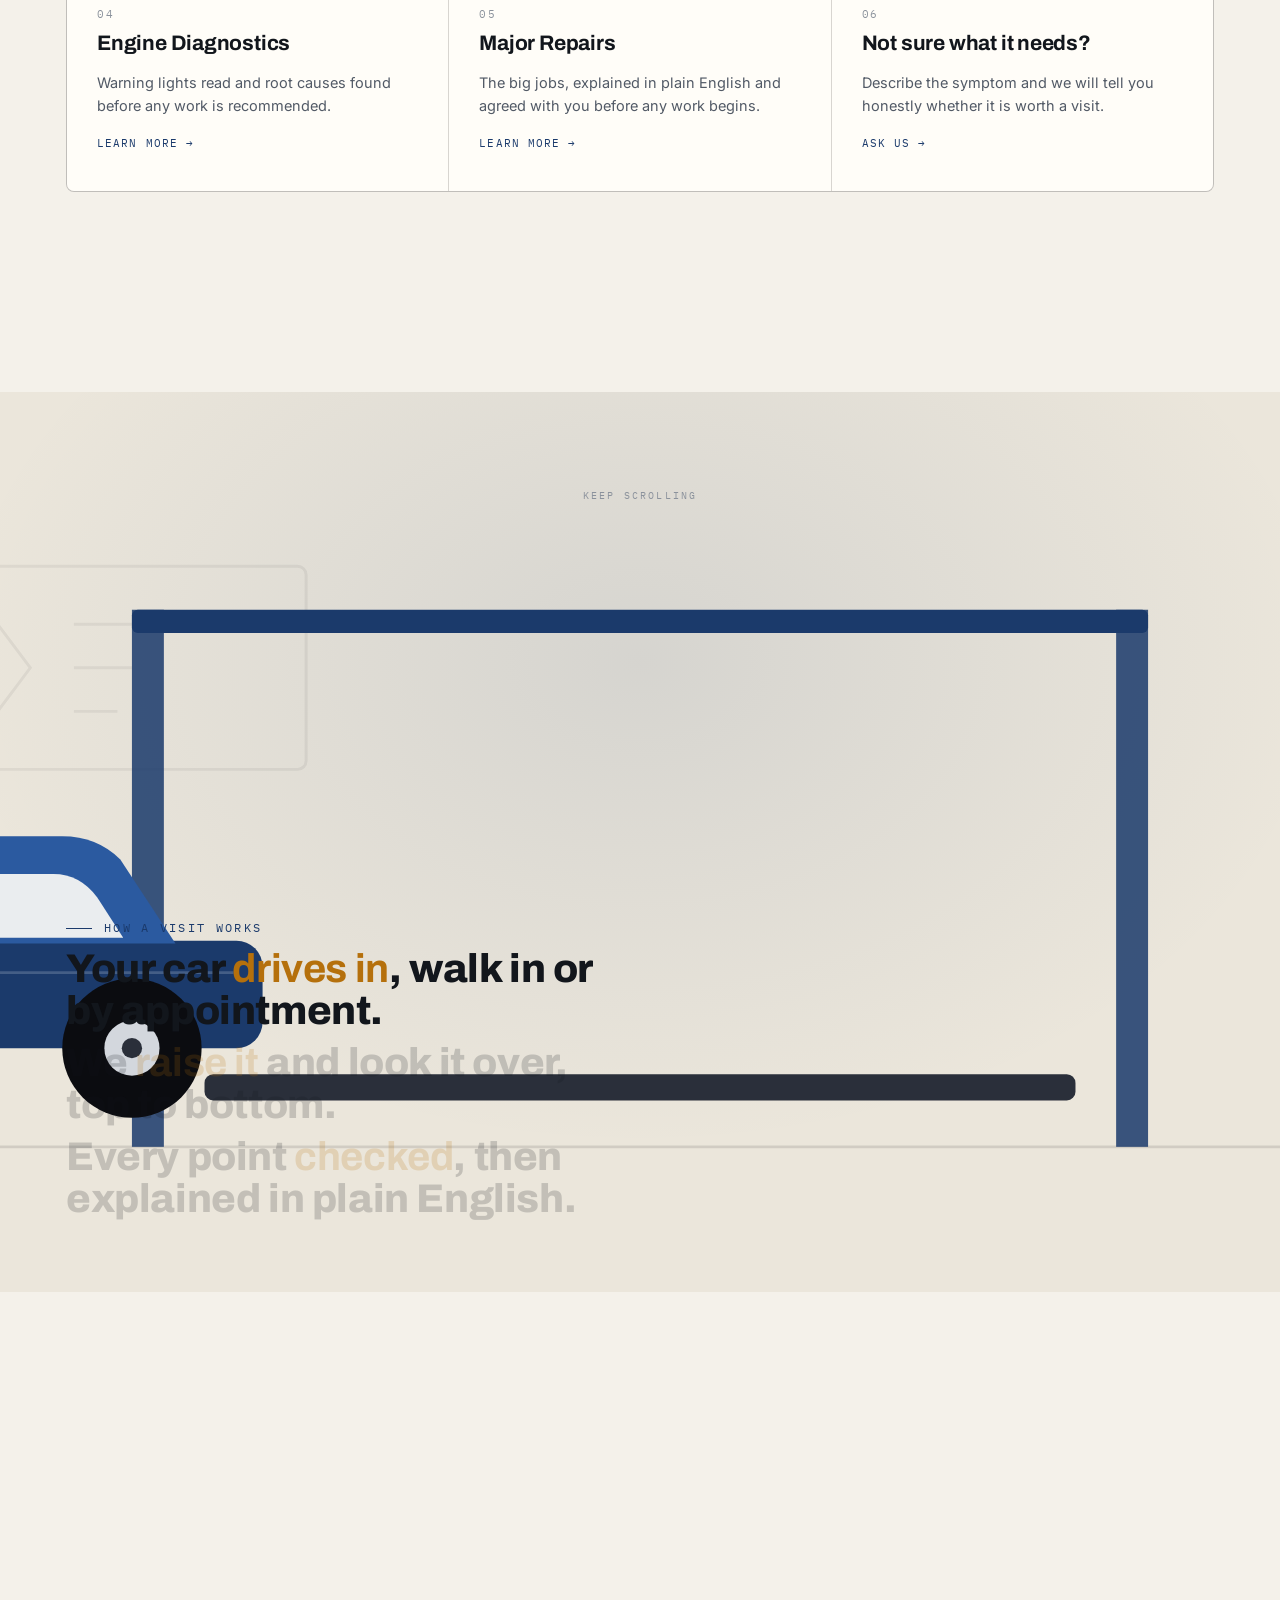
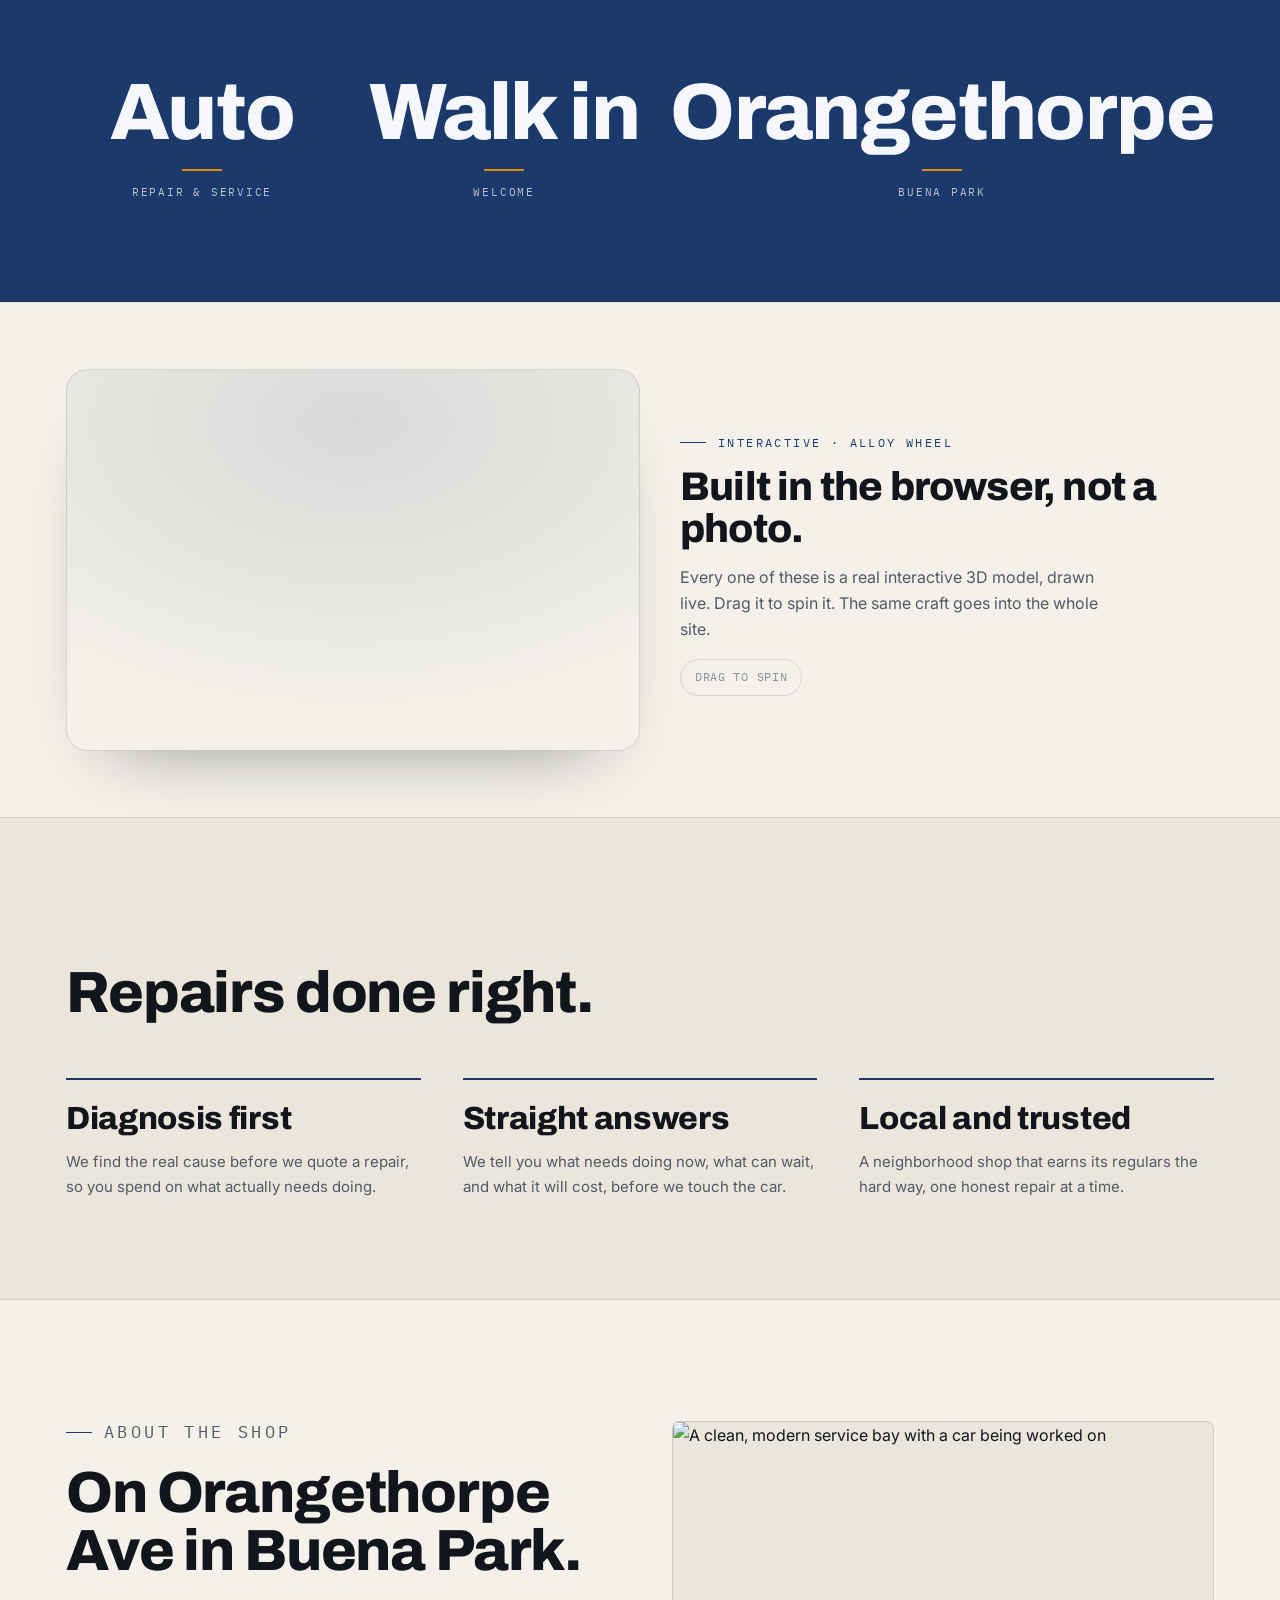
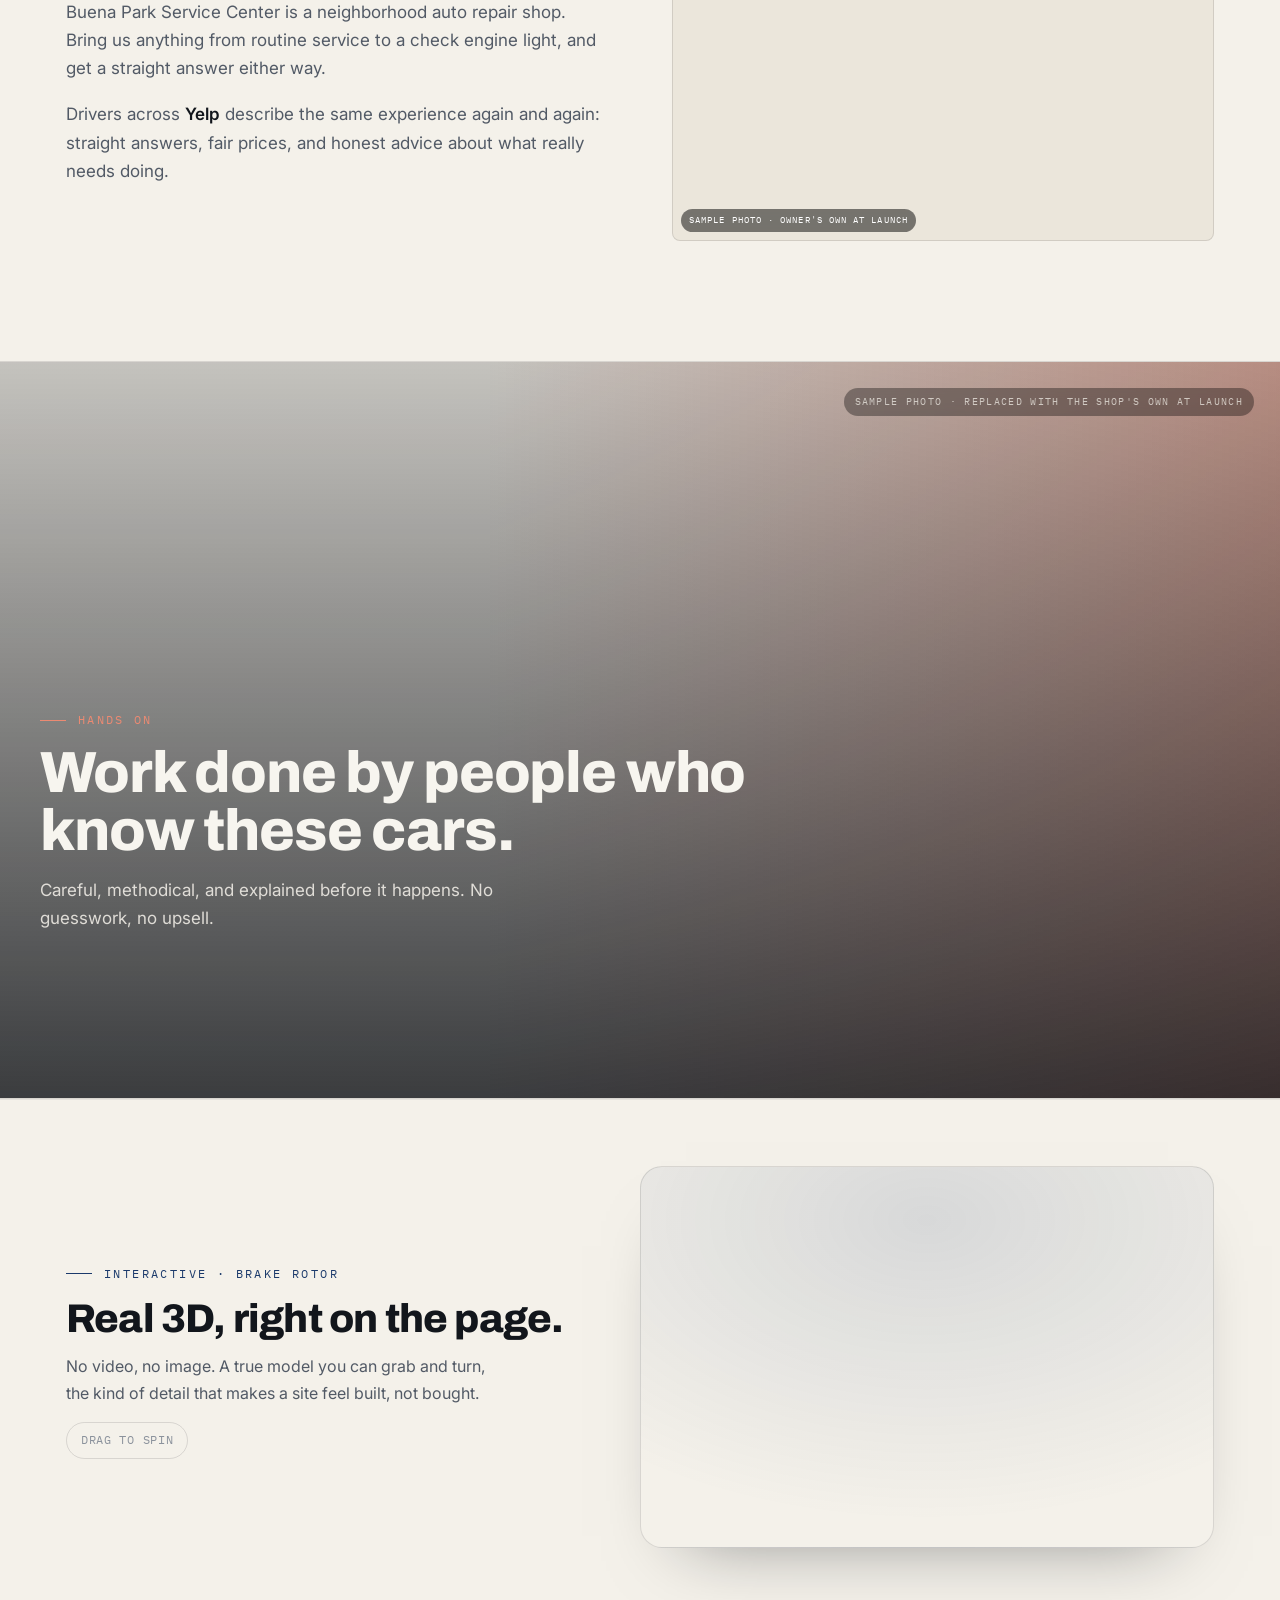
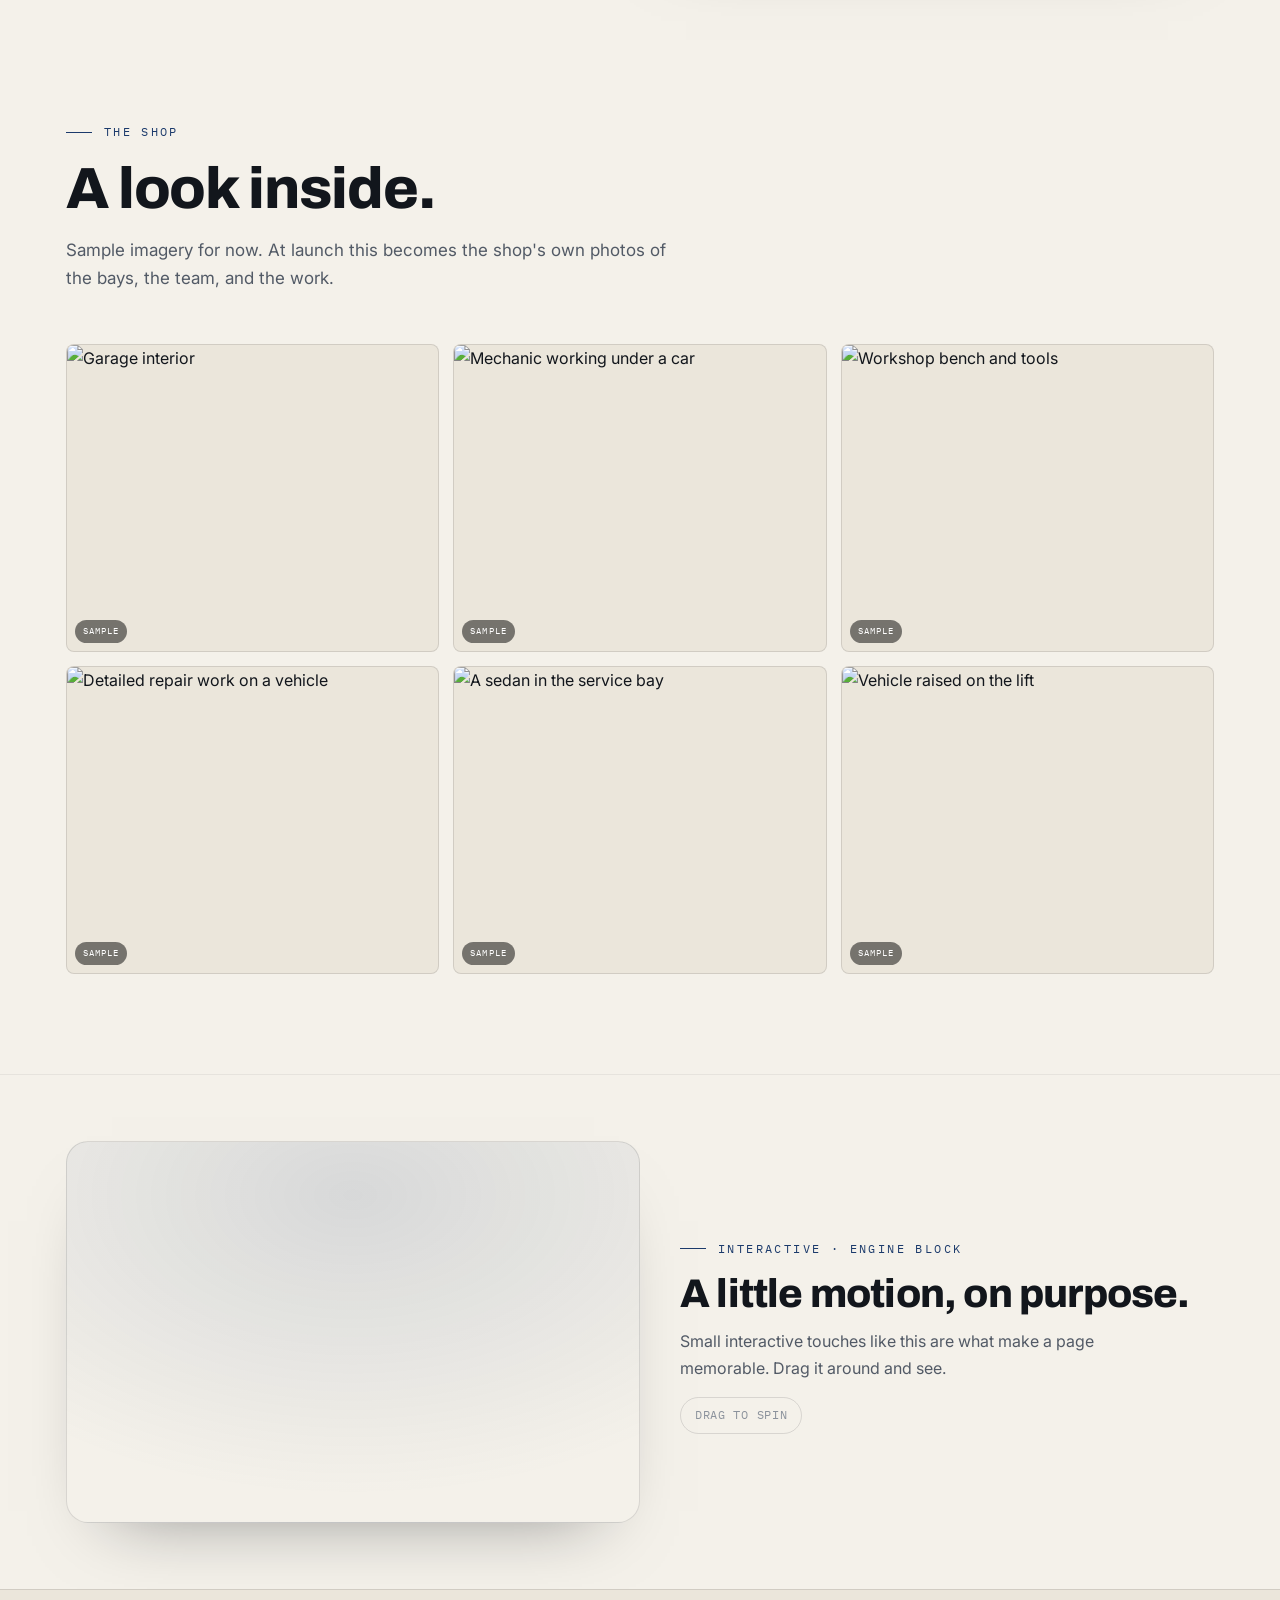
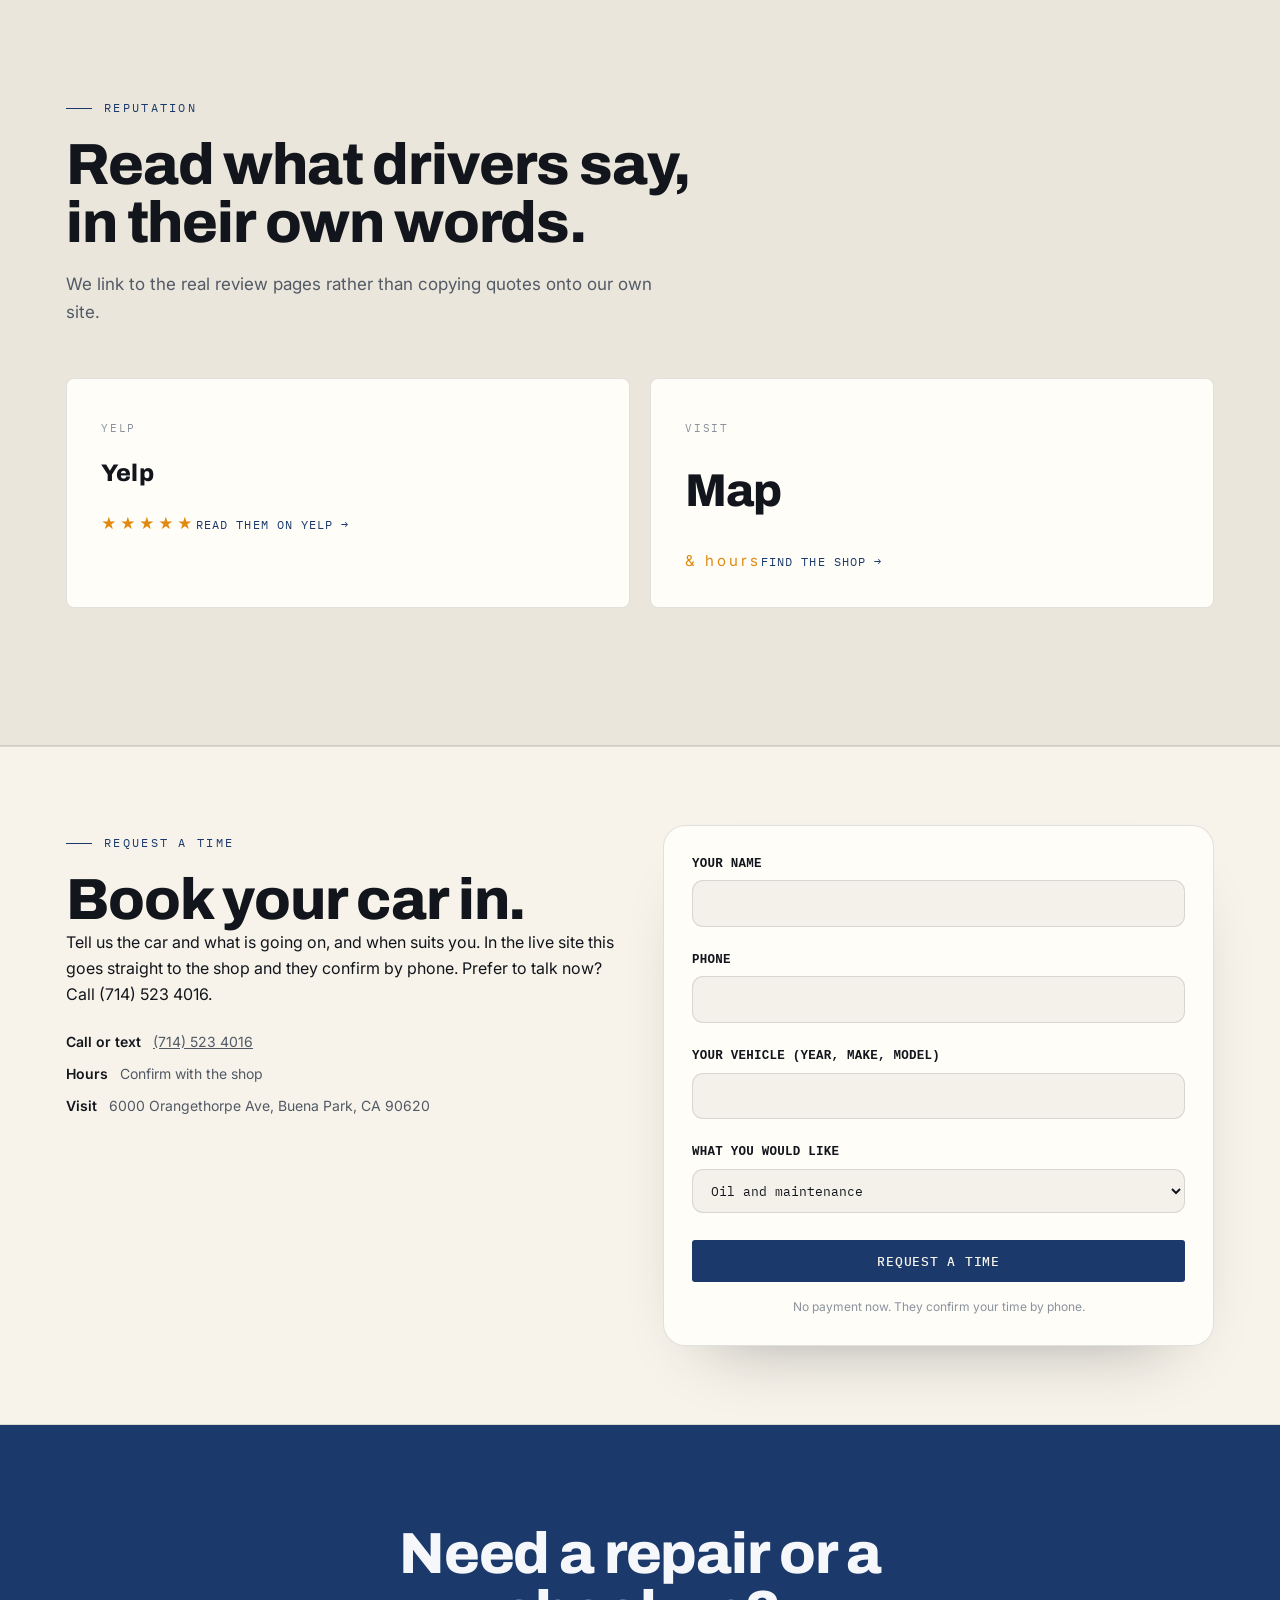
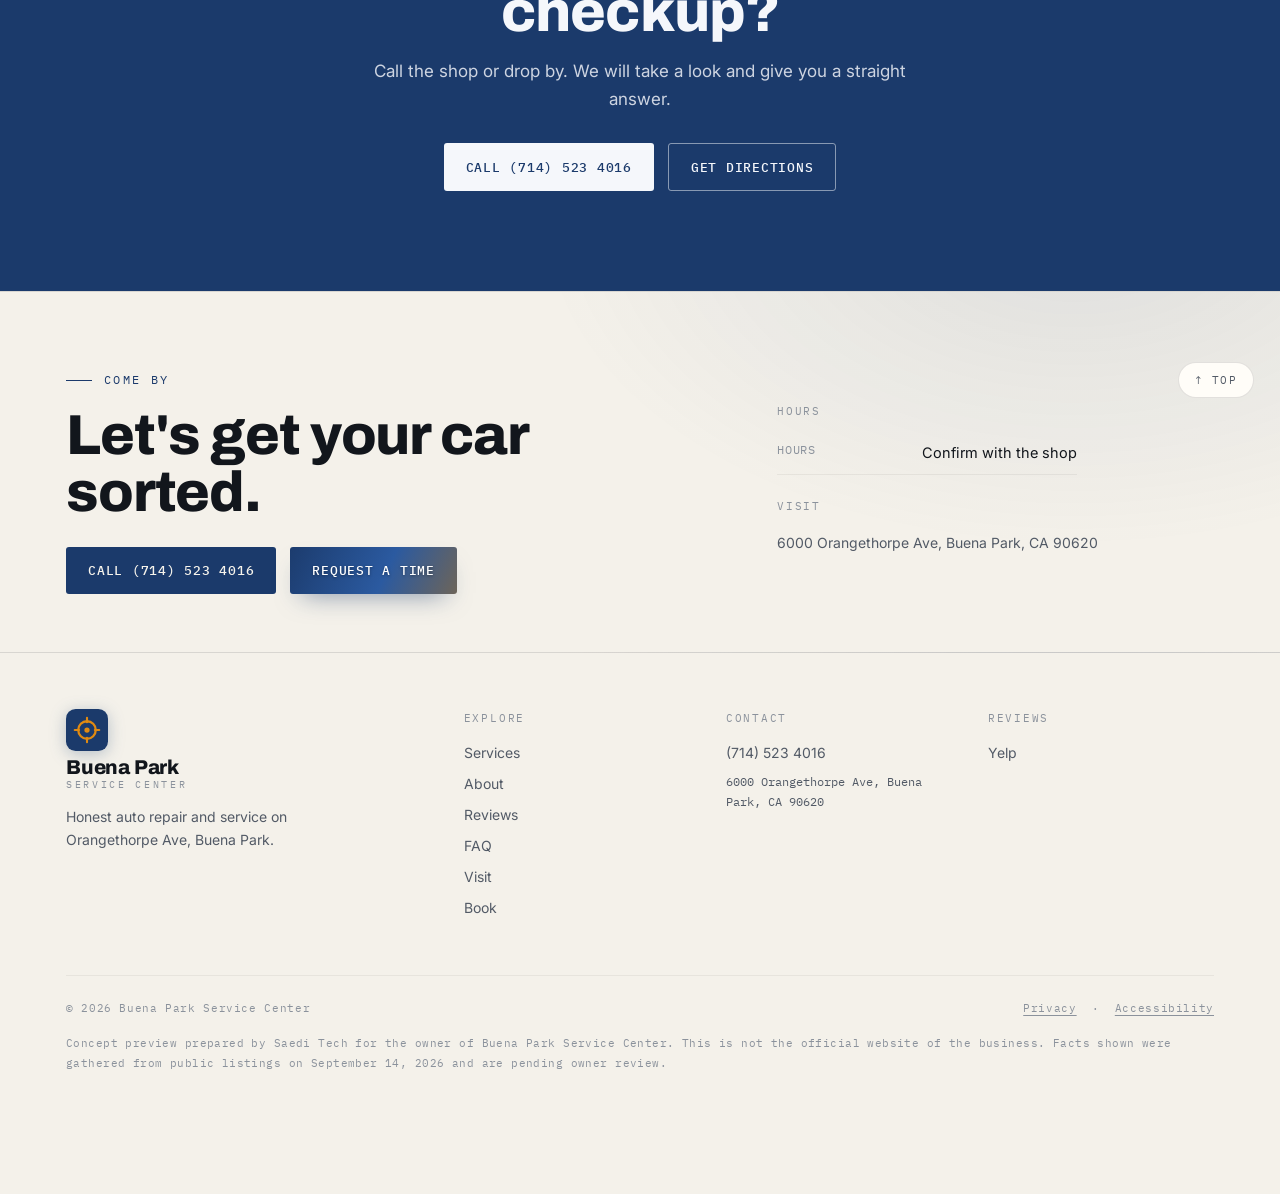
==== commit 969c7b4f: "Fix 3D hero loading, page reveal, spread 3D across page, unique heroes, correct photos Co-Authored-B" ====
--- a/index.html
+++ b/index.html
@@ -278,7 +278,7 @@
 <footer>
   <button class="backtop" id="backtop" aria-label="Back to top">↑ Top</button>
   <div class="foot-hero"><div class="wrap"><div class="foot-top">
-    <div class="foot-cta"><p class="kick">Come by</p><h2>Let's get your car sorted.</h2><div class="cta"><a class="btn btn-fill" href="tel:+17145234016">Call (714) 523 4016</a><a class="btn btn-line" href="visit.html">Get directions</a></div></div>
+    <div class="foot-cta"><p class="kick">Come by</p><h2>Let's get your car sorted.</h2><div class="cta"><a class="btn btn-fill" href="tel:+17145234016">Call (714) 523 4016</a><a class="btn btn-book" href="index.html#book">Request a time</a></div></div>
     <div class="foot-hours"><p class="ft">Hours</p><div class="hrow"><span>Hours</span><span>Confirm with the shop</span></div><p class="ft" style="margin-top:22px">Visit</p><p class="addr">6000 Orangethorpe Ave, Buena Park, CA 90620</p></div>
   </div></div></div>
   <div class="wrap foot-main">
@@ -305,6 +305,6 @@
 </div>
 
 <script src="assets/app.js" defer></script>
-<script type="module" src="assets/hero3d-generic.js?v=2"></script><script type="module" src="assets/objects3d.js?v=2"></script>
+<script type="module" src="assets/hero3d-generic.js?v=3"></script><script type="module" src="assets/objects3d.js?v=3"></script>
 </body>
 </html>
--- a/assets/site.css
+++ b/assets/site.css
@@ -84,7 +84,7 @@
 header.hero{position:relative;min-height:100svh;overflow:hidden}
 .sticky{position:relative;min-height:100svh;overflow:hidden;display:flex;align-items:center;padding:90px 0 44px}
 /* scroll-driven exploded 3D hero */
-header.hero.scroll3d{height:340vh;min-height:0}
+header.hero.scroll3d{height:340vh;min-height:0;overflow:visible}
 header.hero.scroll3d .sticky{position:sticky;top:0;height:100svh;min-height:0;padding:0}
 .callouts{position:absolute;z-index:2;top:50%;left:26px;transform:translateY(-50%);max-width:360px;opacity:0;pointer-events:none;will-change:opacity}
 .callouts h3{font-family:'Archivo',sans-serif;font-weight:800;font-size:clamp(26px,3.2vw,40px);letter-spacing:-.02em;line-height:1.02;margin-bottom:18px}
@@ -418,3 +418,17 @@
 .btn-book:hover{background-position:100% 50%;transform:translateY(-1px);box-shadow:0 18px 32px -12px color-mix(in srgb,var(--indigo) 62%,transparent)}
 .btn-book:active{transform:translateY(0)}
 .navlinks a[href$="#book"],.navlinks a[href$="#book"]:hover{color:var(--shu-tx);font-weight:600}
+
+/* ---- hero overlap fix: reserve header space + fit tall headlines (desktop) ---- */
+@media (min-width:941px){
+  header.hero.scroll3d .sticky{padding:126px 0 64px !important;align-items:center}
+  header.hero.scroll3d h1{font-size:clamp(44px,5.6vw,74px)}
+  .callouts{top:calc(50% + 30px)}
+}
+
+/* ---- prominent animated Book pill in header nav ---- */
+.navlinks a[href$="#book"]{background:linear-gradient(115deg,var(--indigo),var(--shu));color:#fff !important;padding:9px 18px;border-radius:40px;text-shadow:0 1px 2px rgba(0,0,0,.3);box-shadow:0 8px 18px -9px color-mix(in srgb,var(--indigo) 55%,transparent);background-size:160% 160%;background-position:0% 50%;transition:background-position .55s var(--ease),transform .2s,box-shadow .3s}
+.navlinks a[href$="#book"]:hover{background-position:100% 50%;transform:translateY(-1px);box-shadow:0 12px 22px -9px color-mix(in srgb,var(--indigo) 62%,transparent)}
+.navlinks a[href$="#book"]::after{display:none !important}
+/* ---- footer reveal + CTA polish ---- */
+.foot-hero .foot-cta h2{transition:transform .7s var(--ease),opacity .7s var(--ease)}
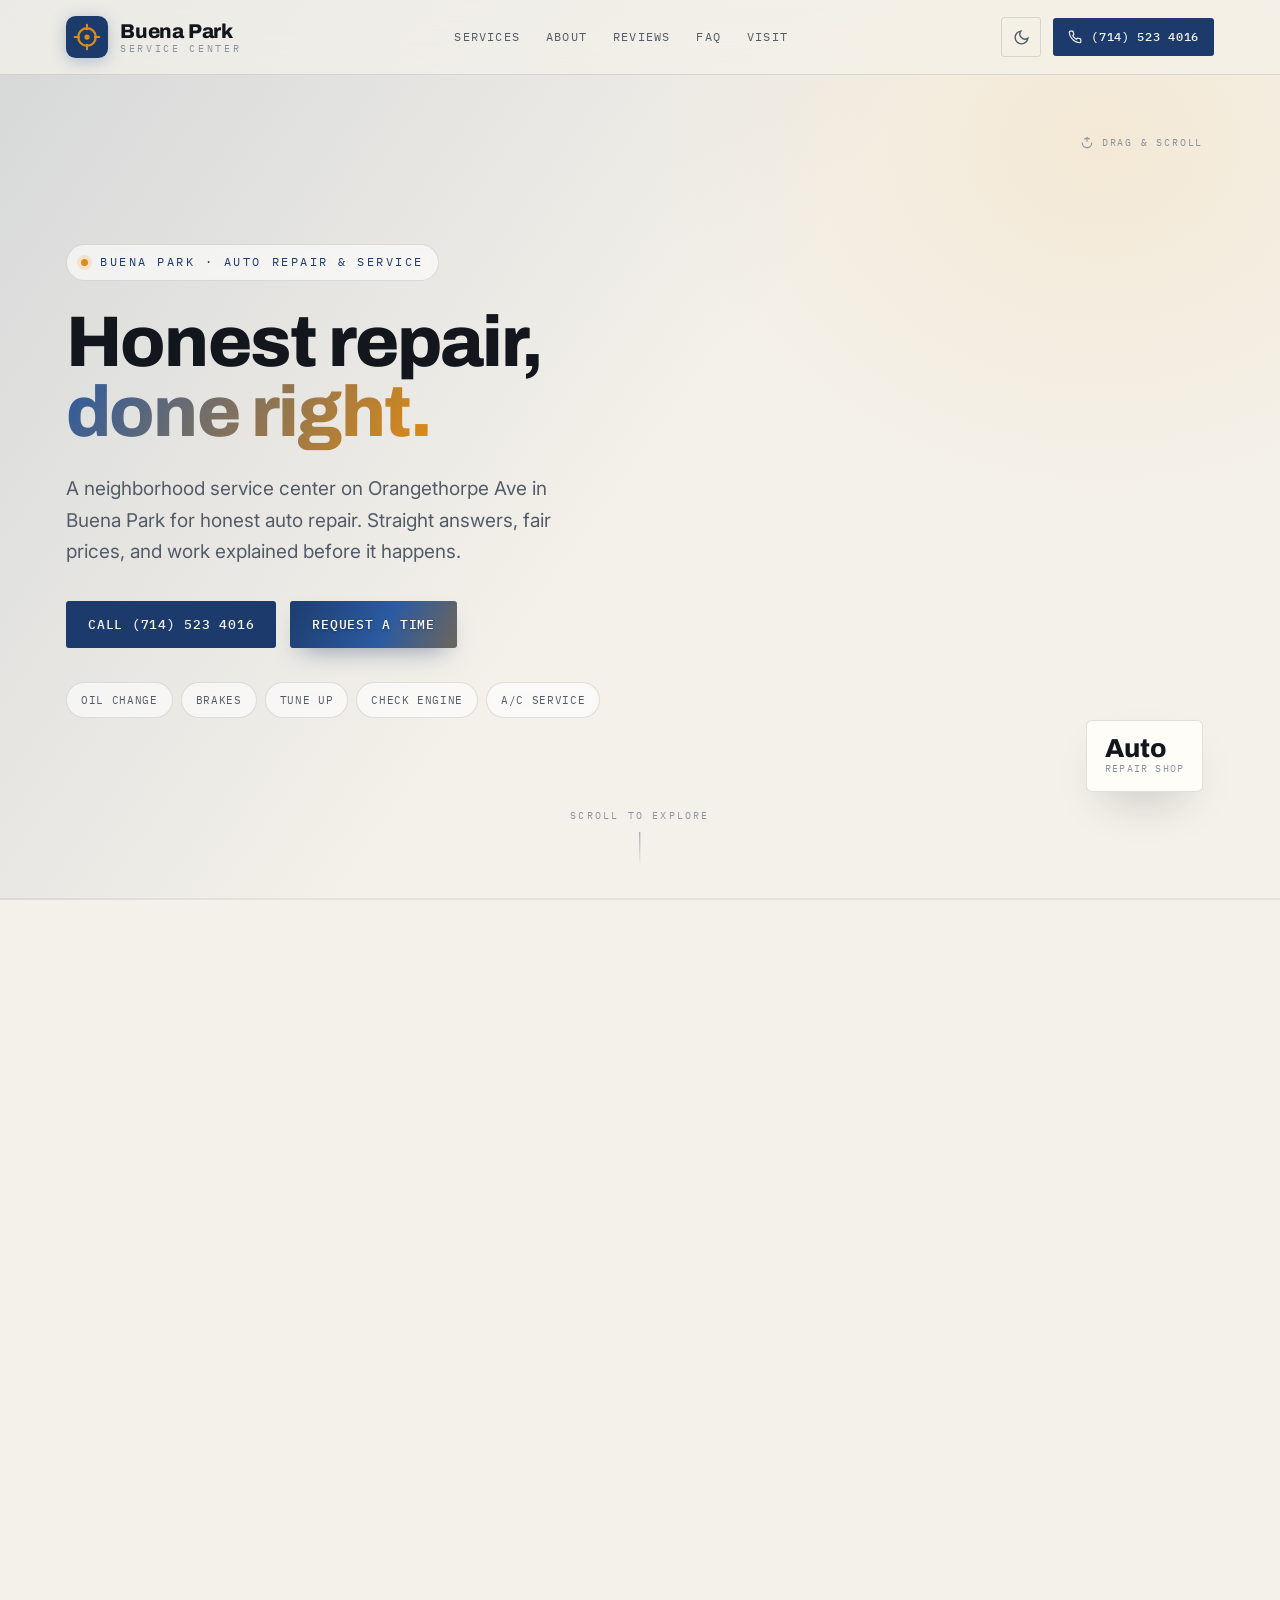
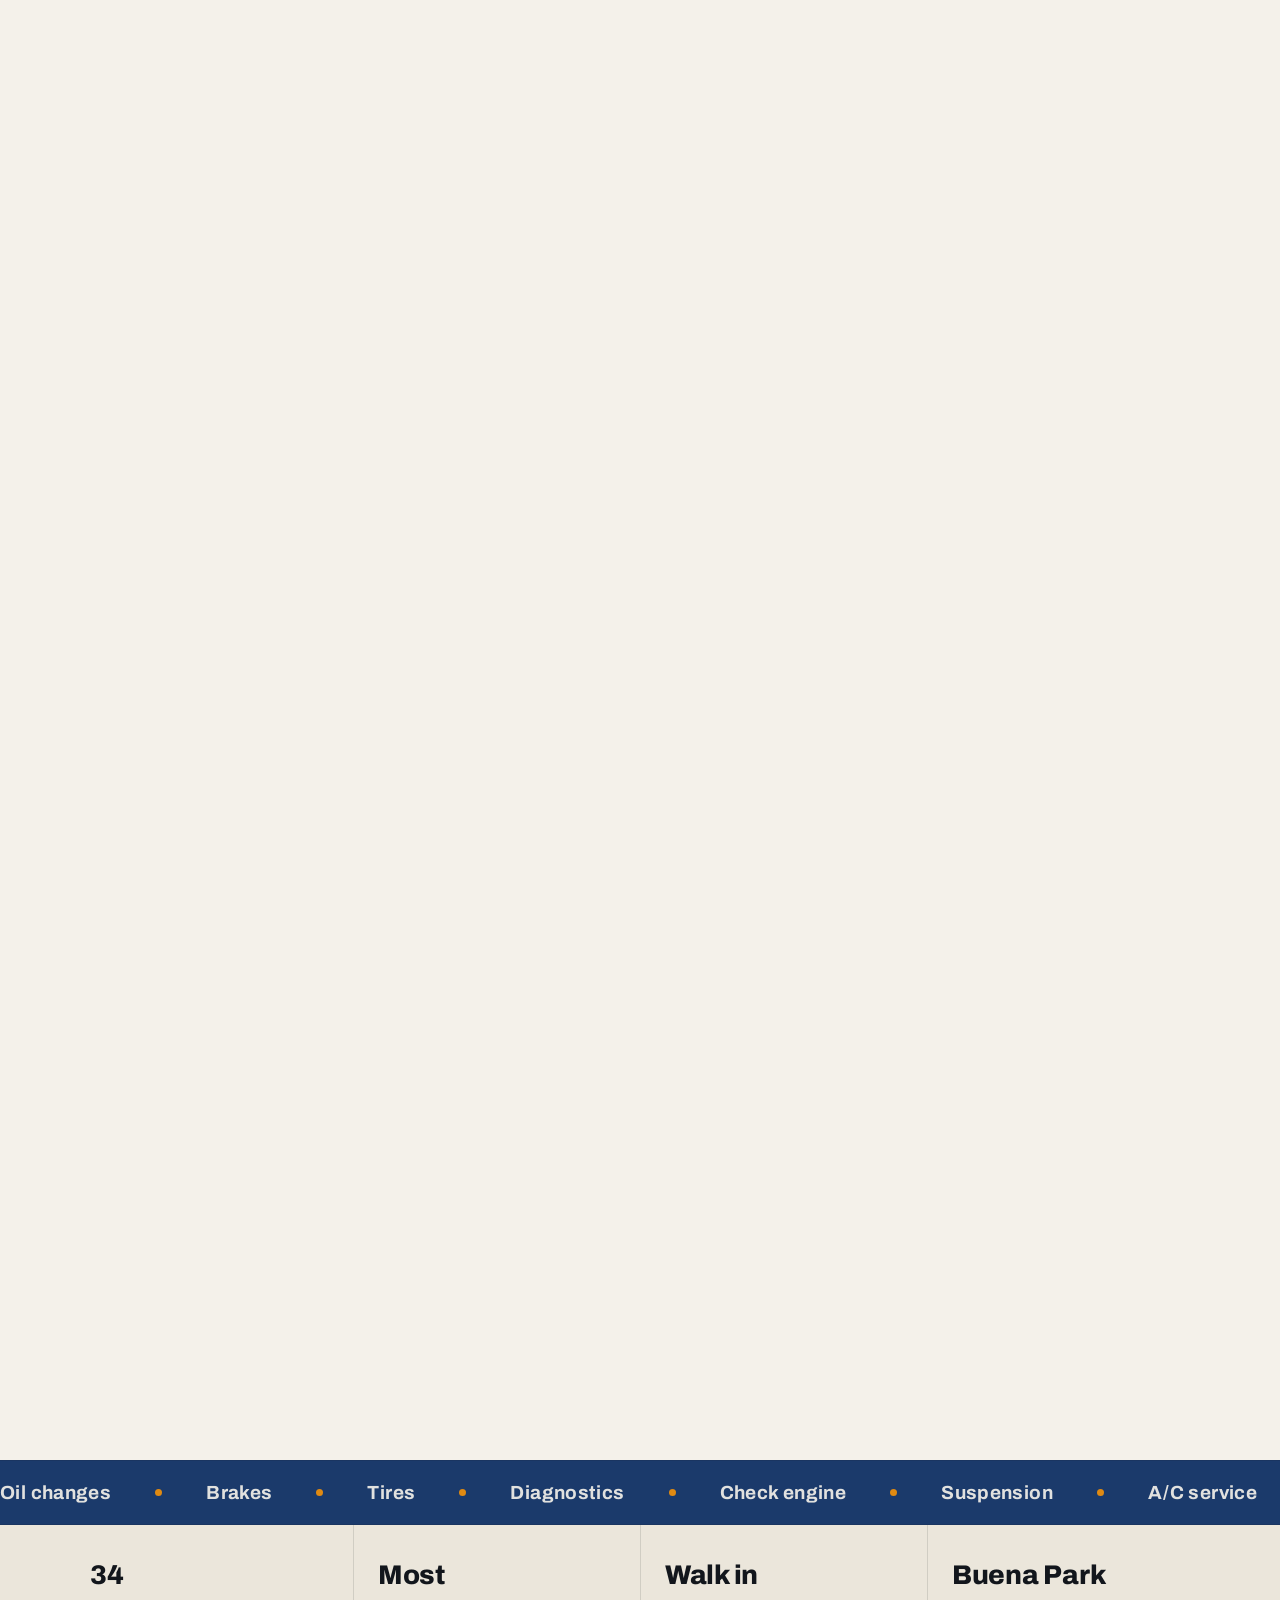
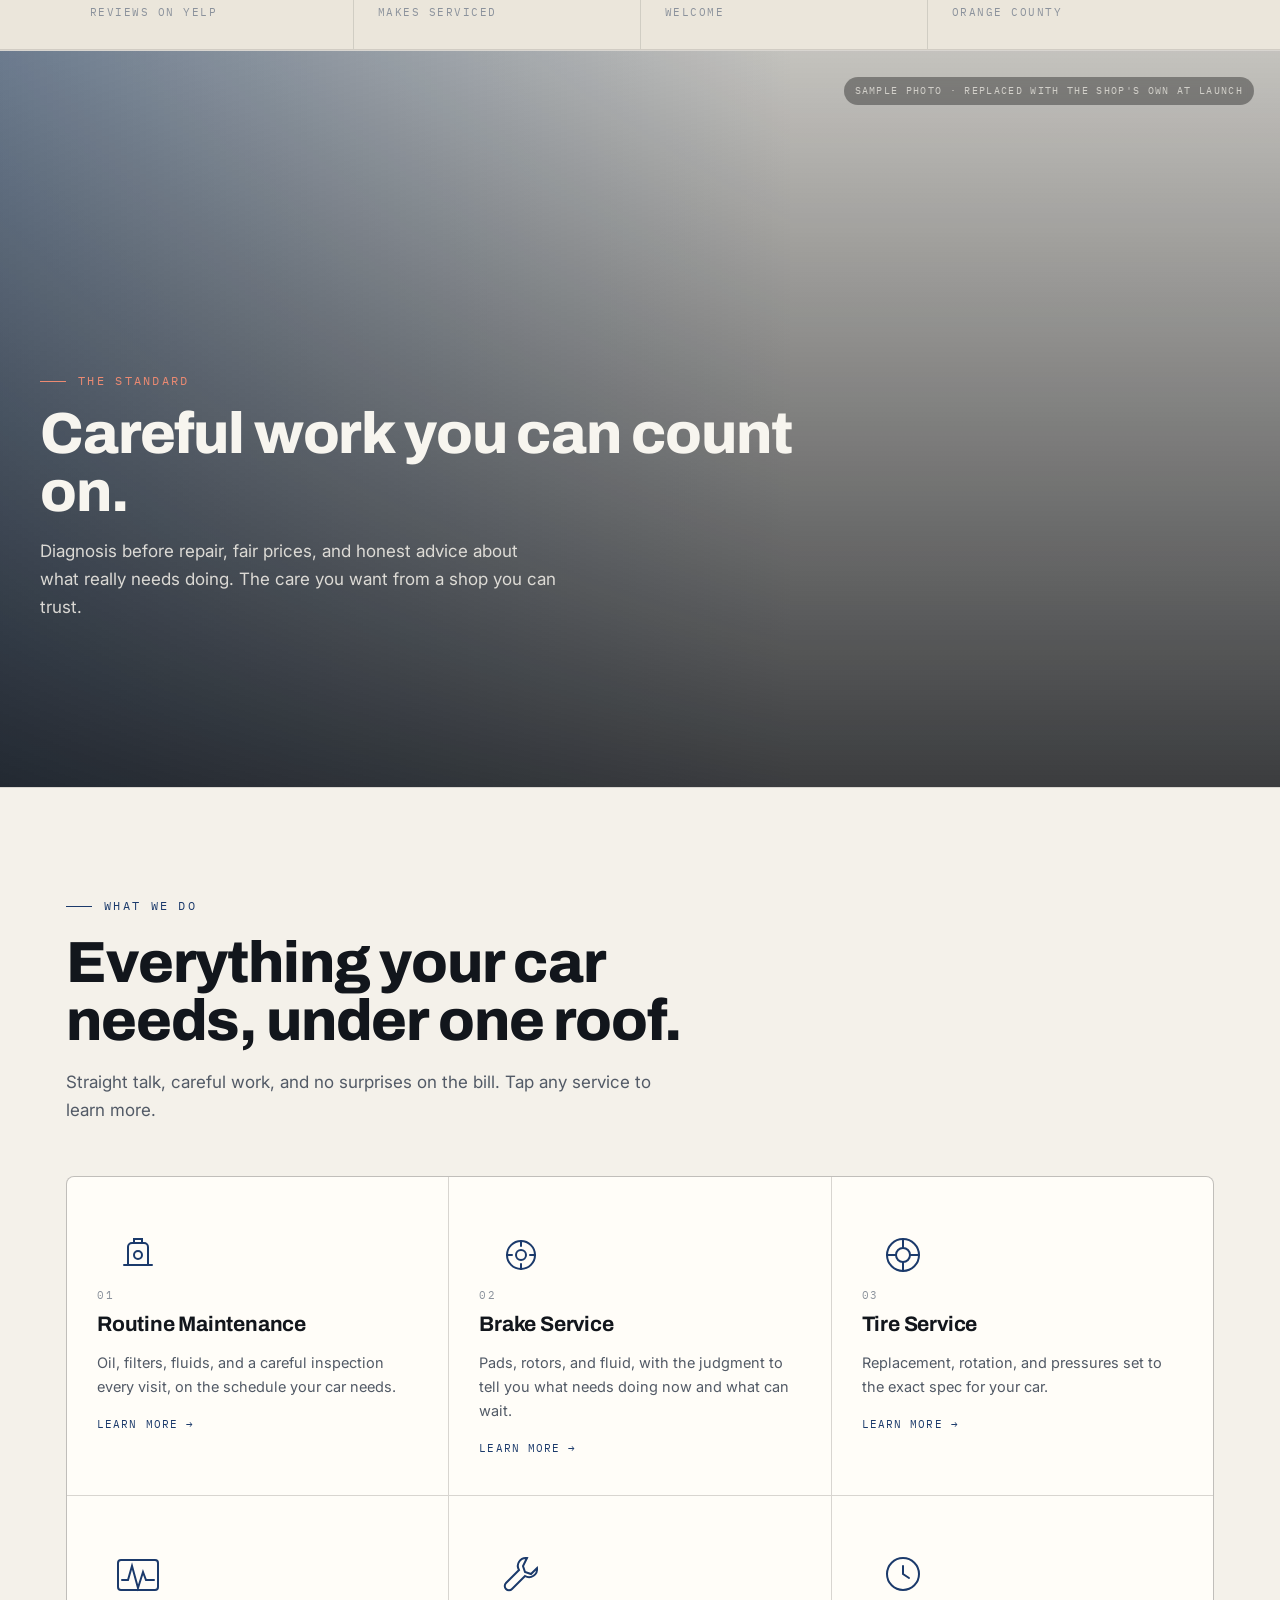
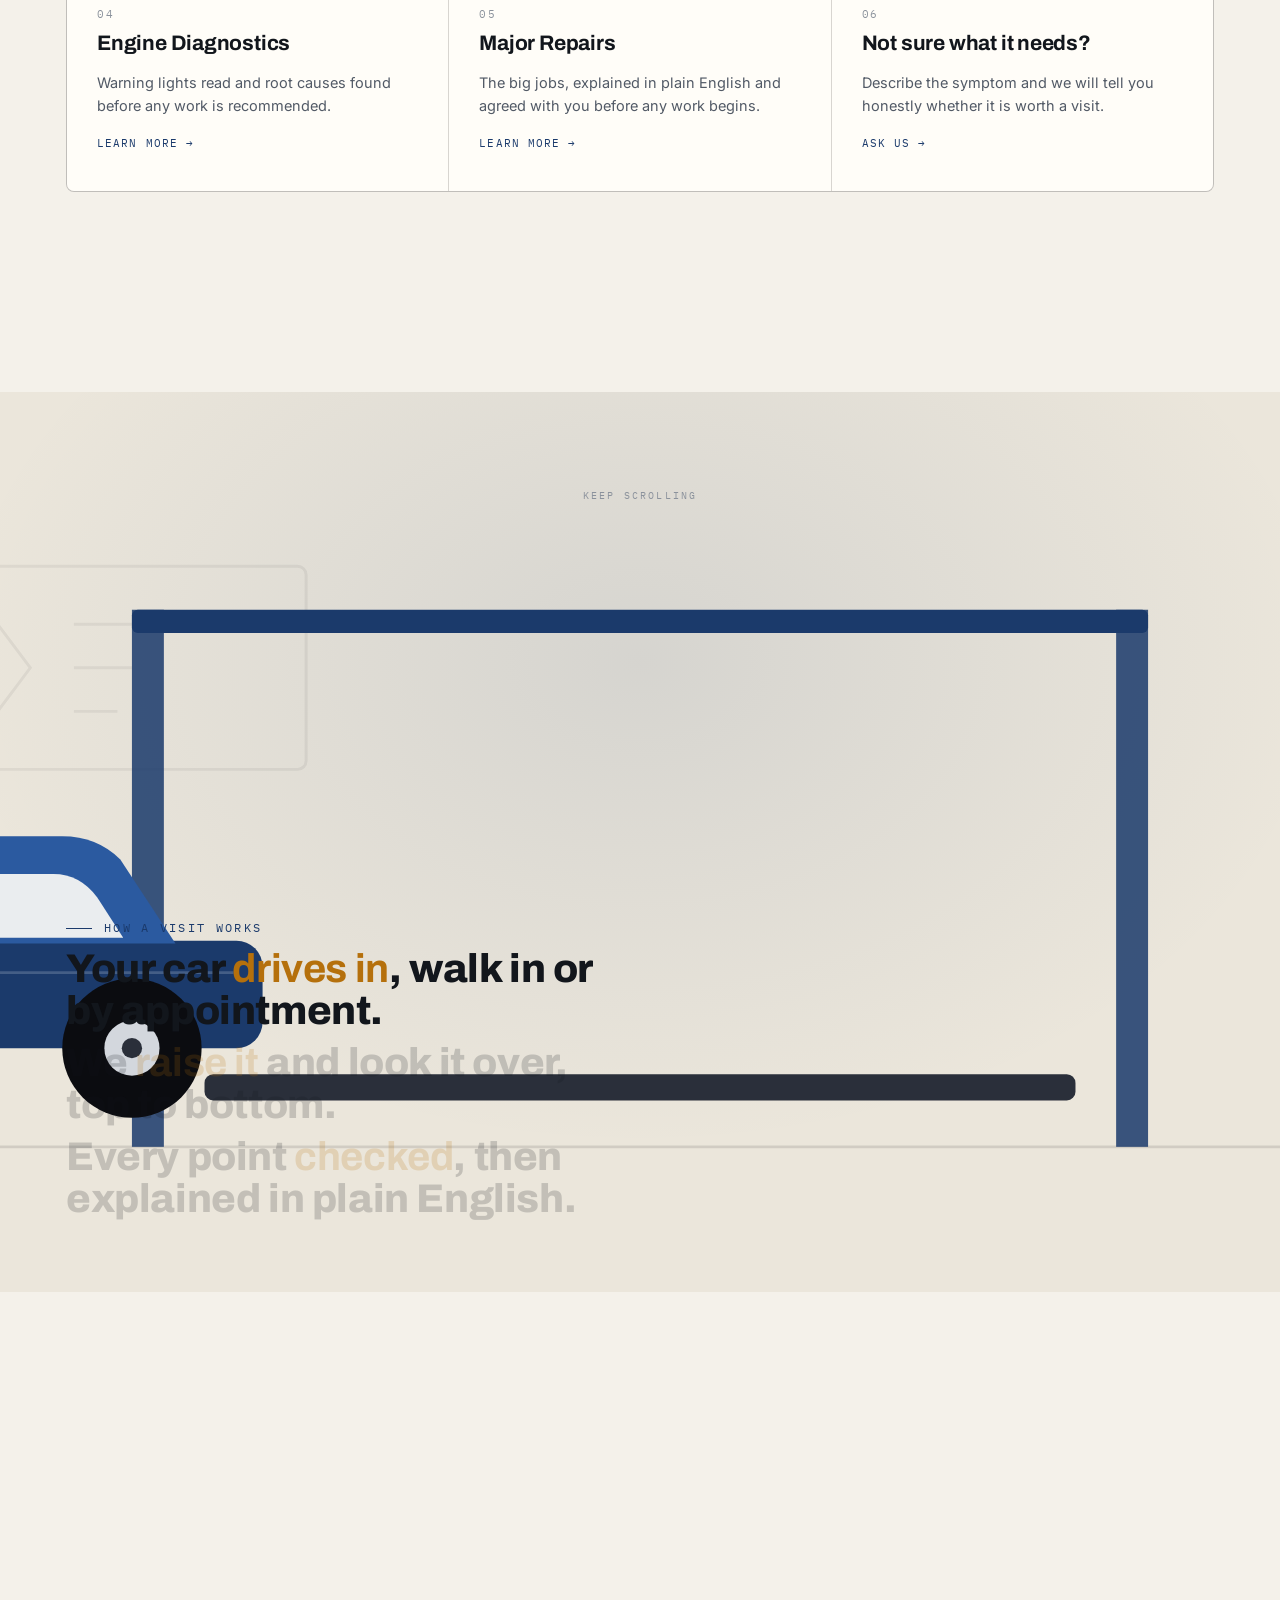
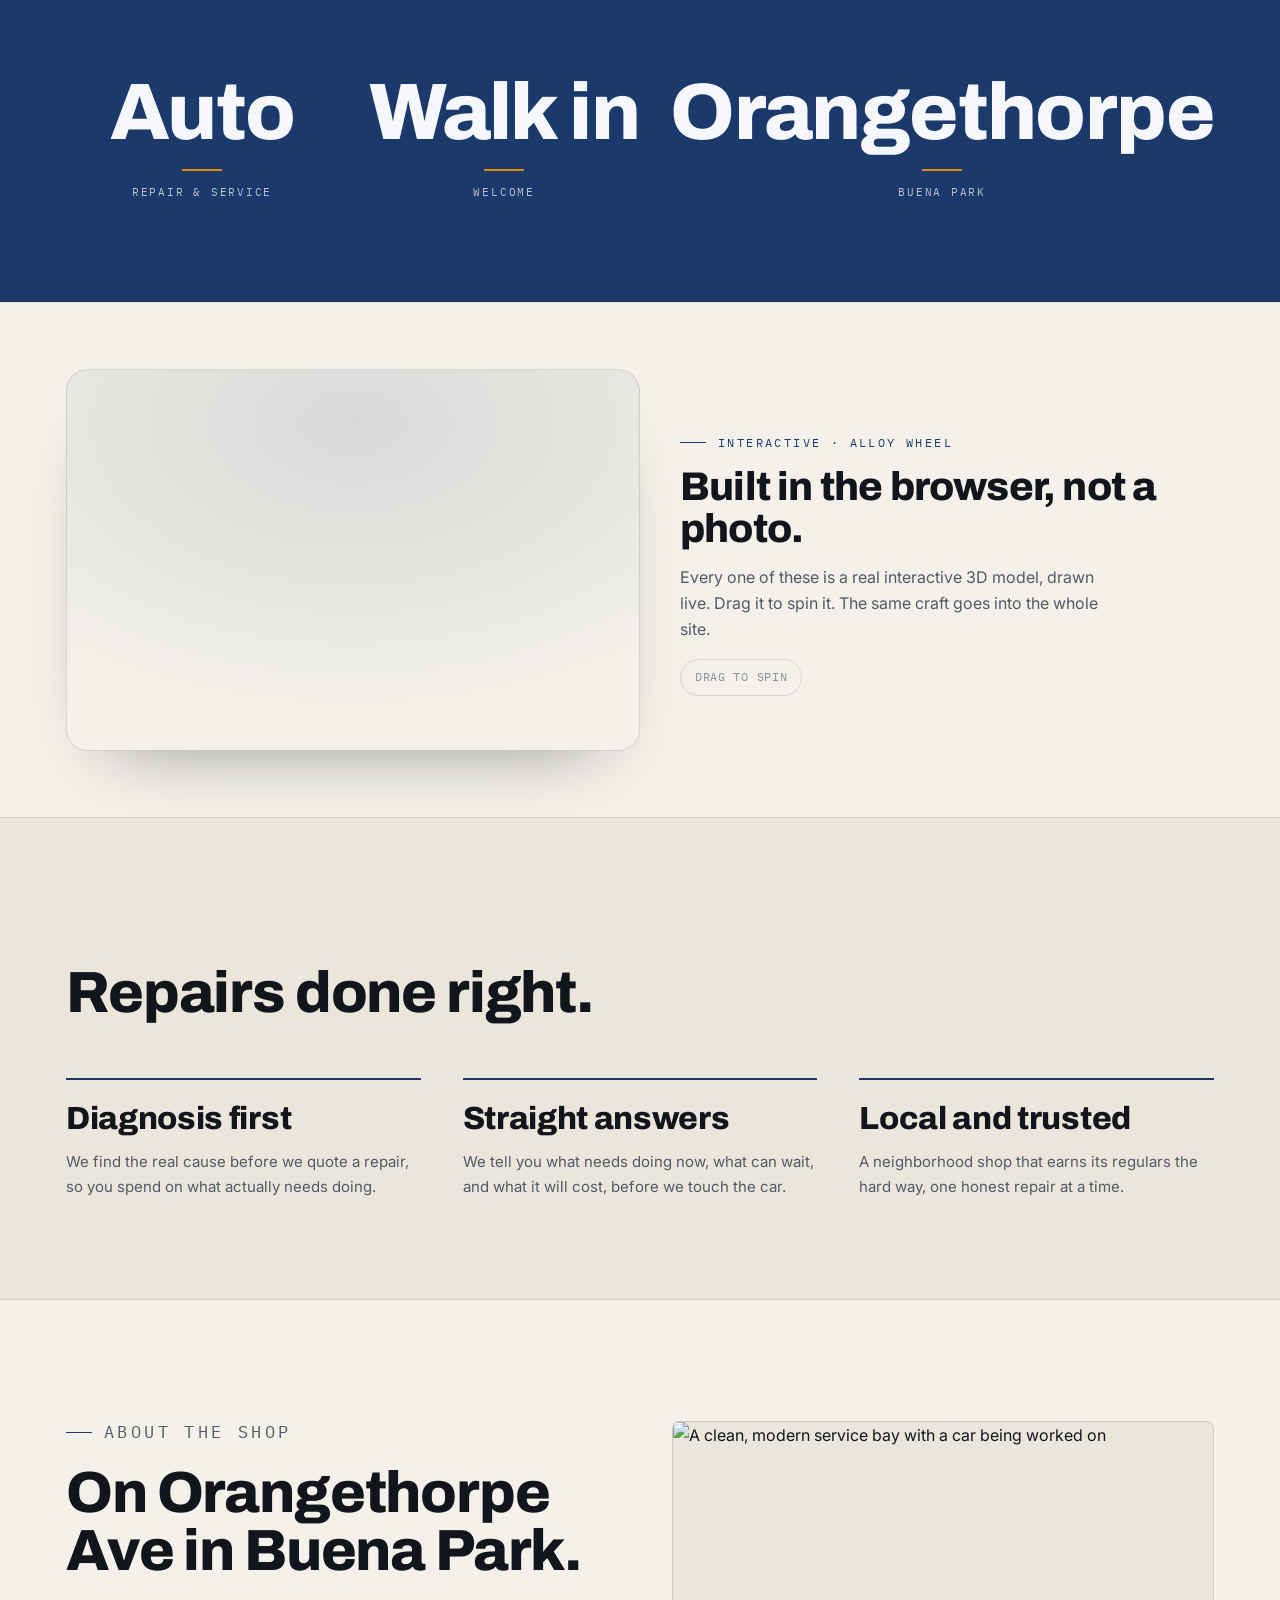
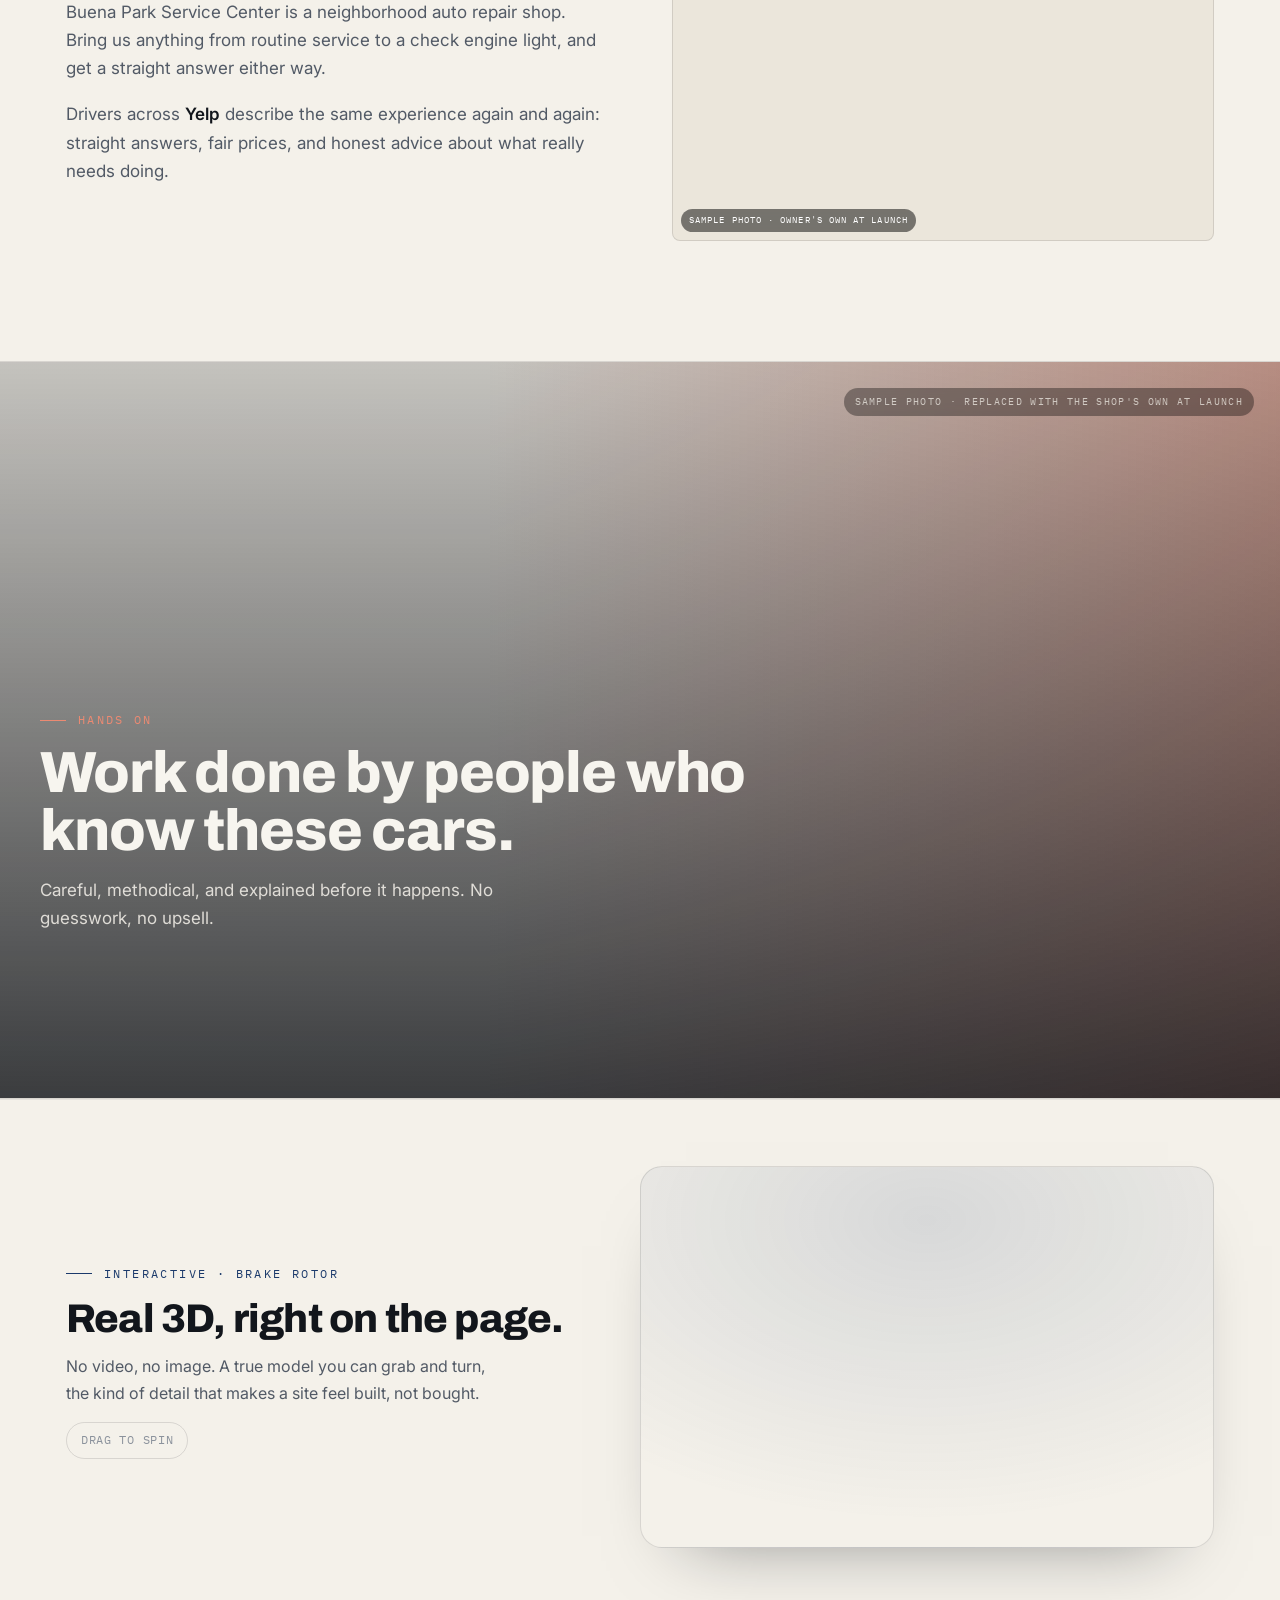
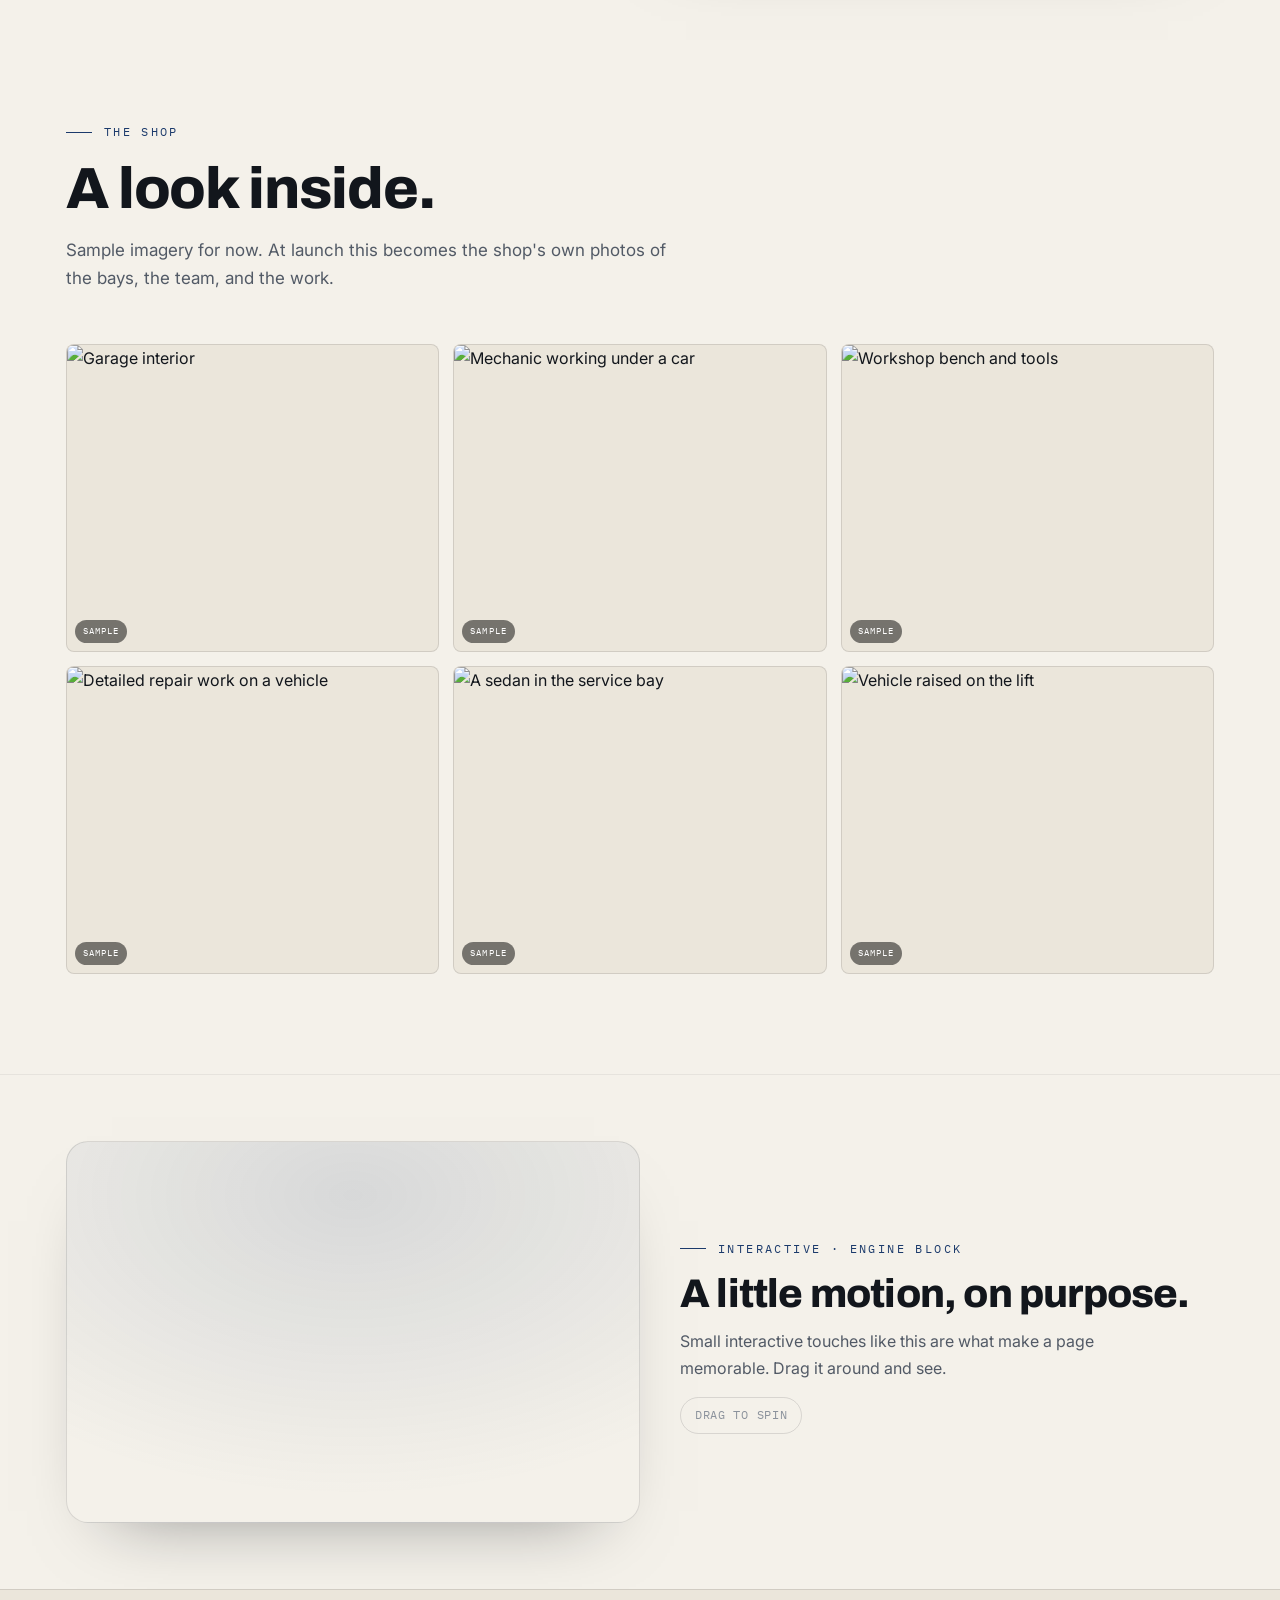
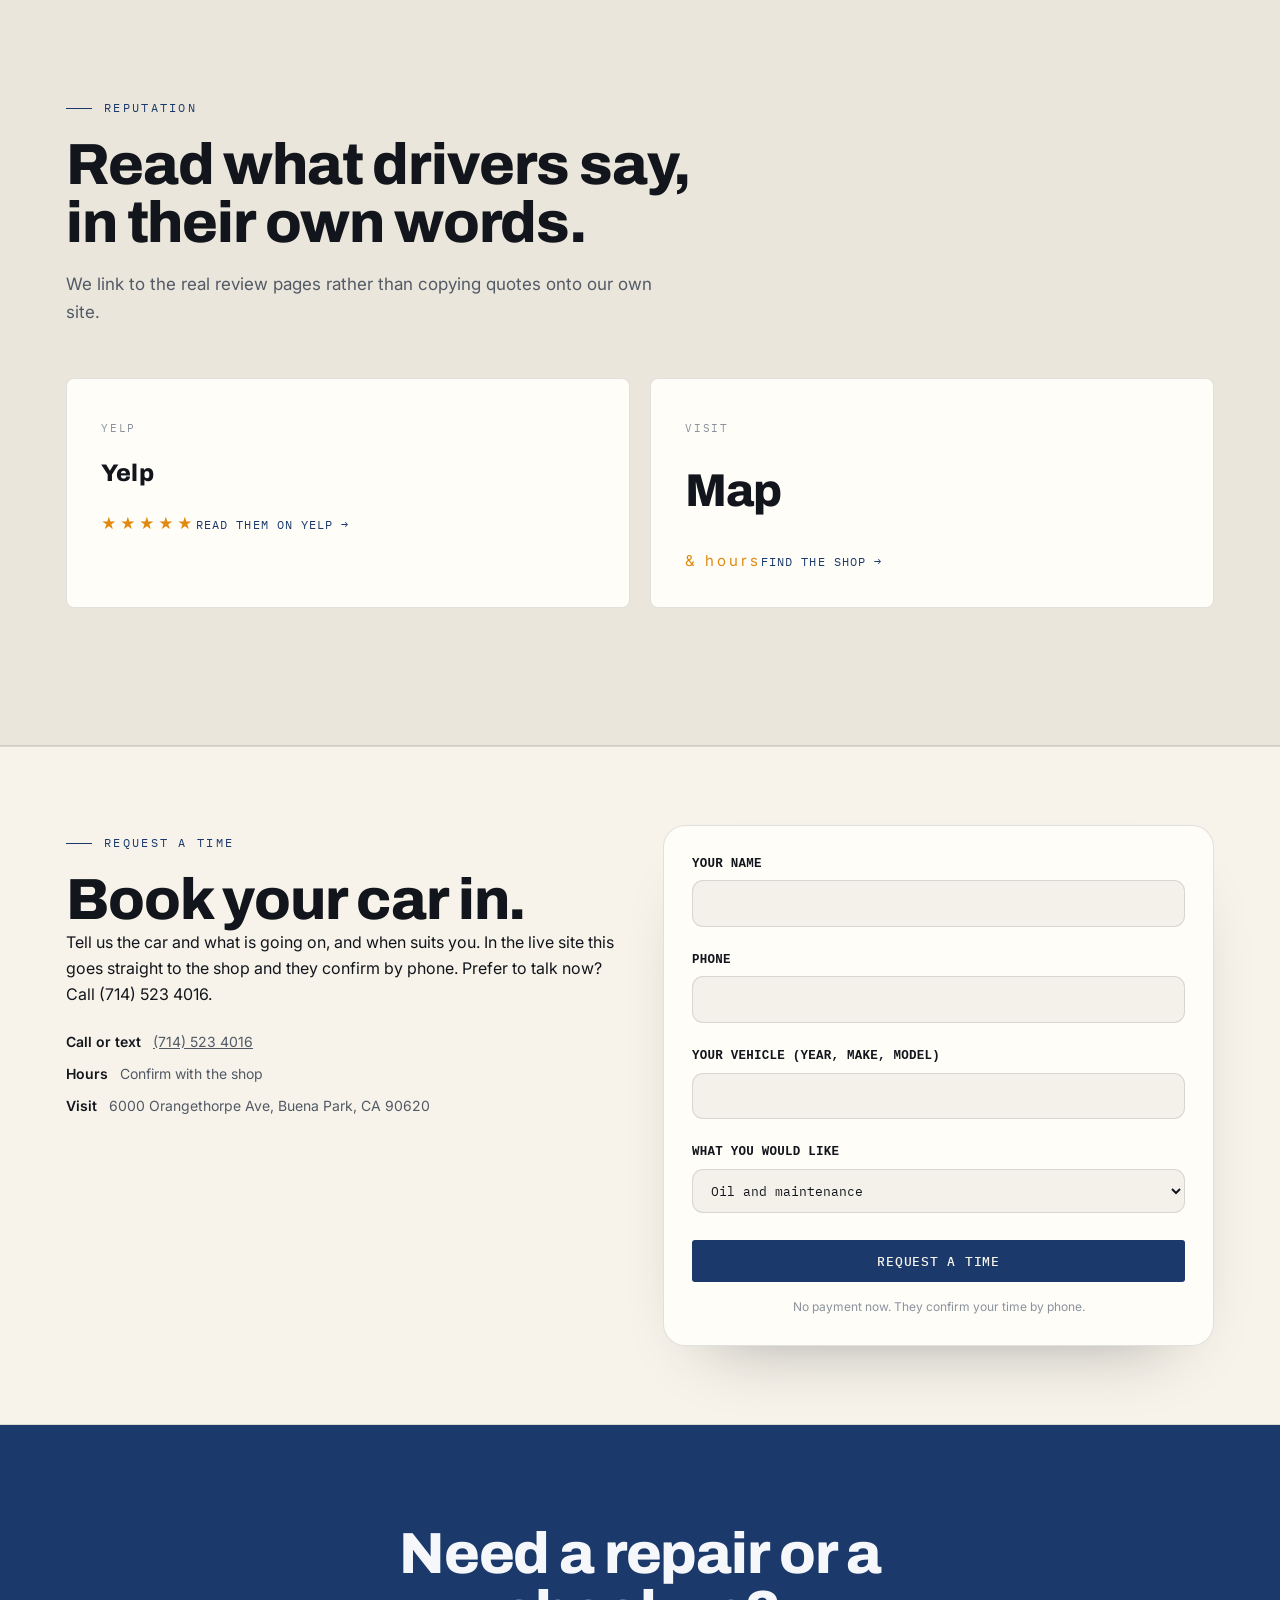
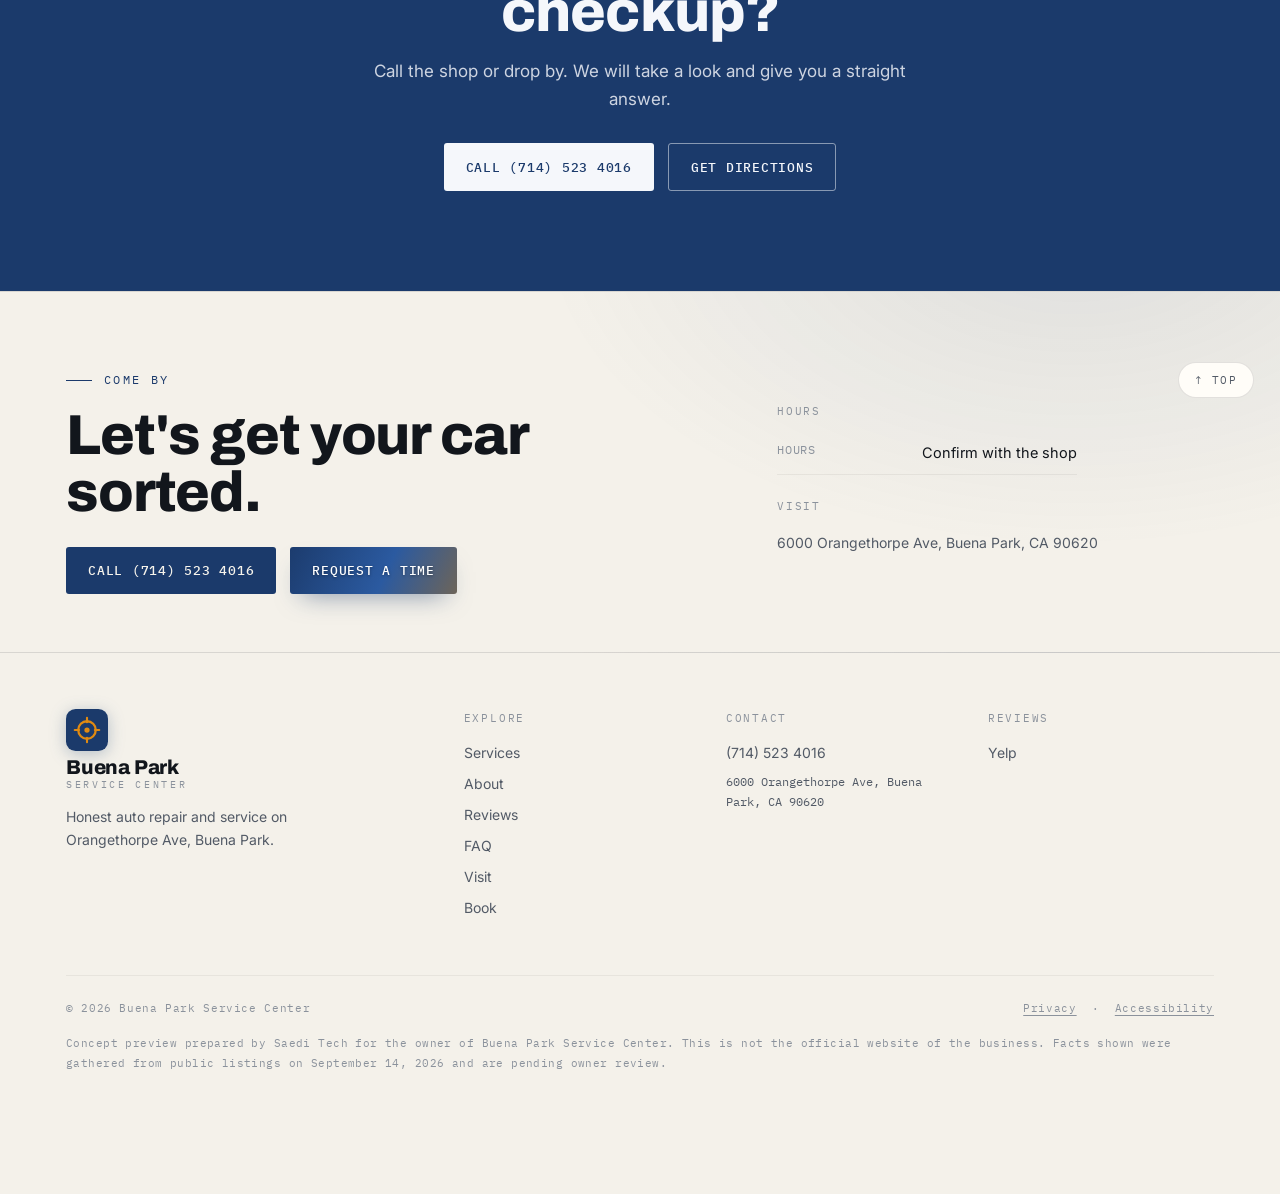
==== commit a46c3995: "Fix 3D hero loading, page reveal, spread 3D across page, unique heroes, correct photos Co-Authored-B" ====
--- a/index.html
+++ b/index.html
@@ -22,7 +22,7 @@
 <a class="skip" href="#main">Skip to content</a>
 
 <header class="sitehead" id="sitehead">
-<div class="topbar"><div class="wrap tbin"><span class="tb-l"><b>Auto repair &amp; service</b> · Buena Park</span><span class="tb-r"><span>Walk ins welcome</span><span class="dot2"></span><a href="tel:+17145234016">(714) 523 4016</a></span></div></div>
+
 <nav class="top" aria-label="Main">
   <div class="wrap navin">
     <a class="logo" href="index.html" aria-label="Buena Park Service Center, home">
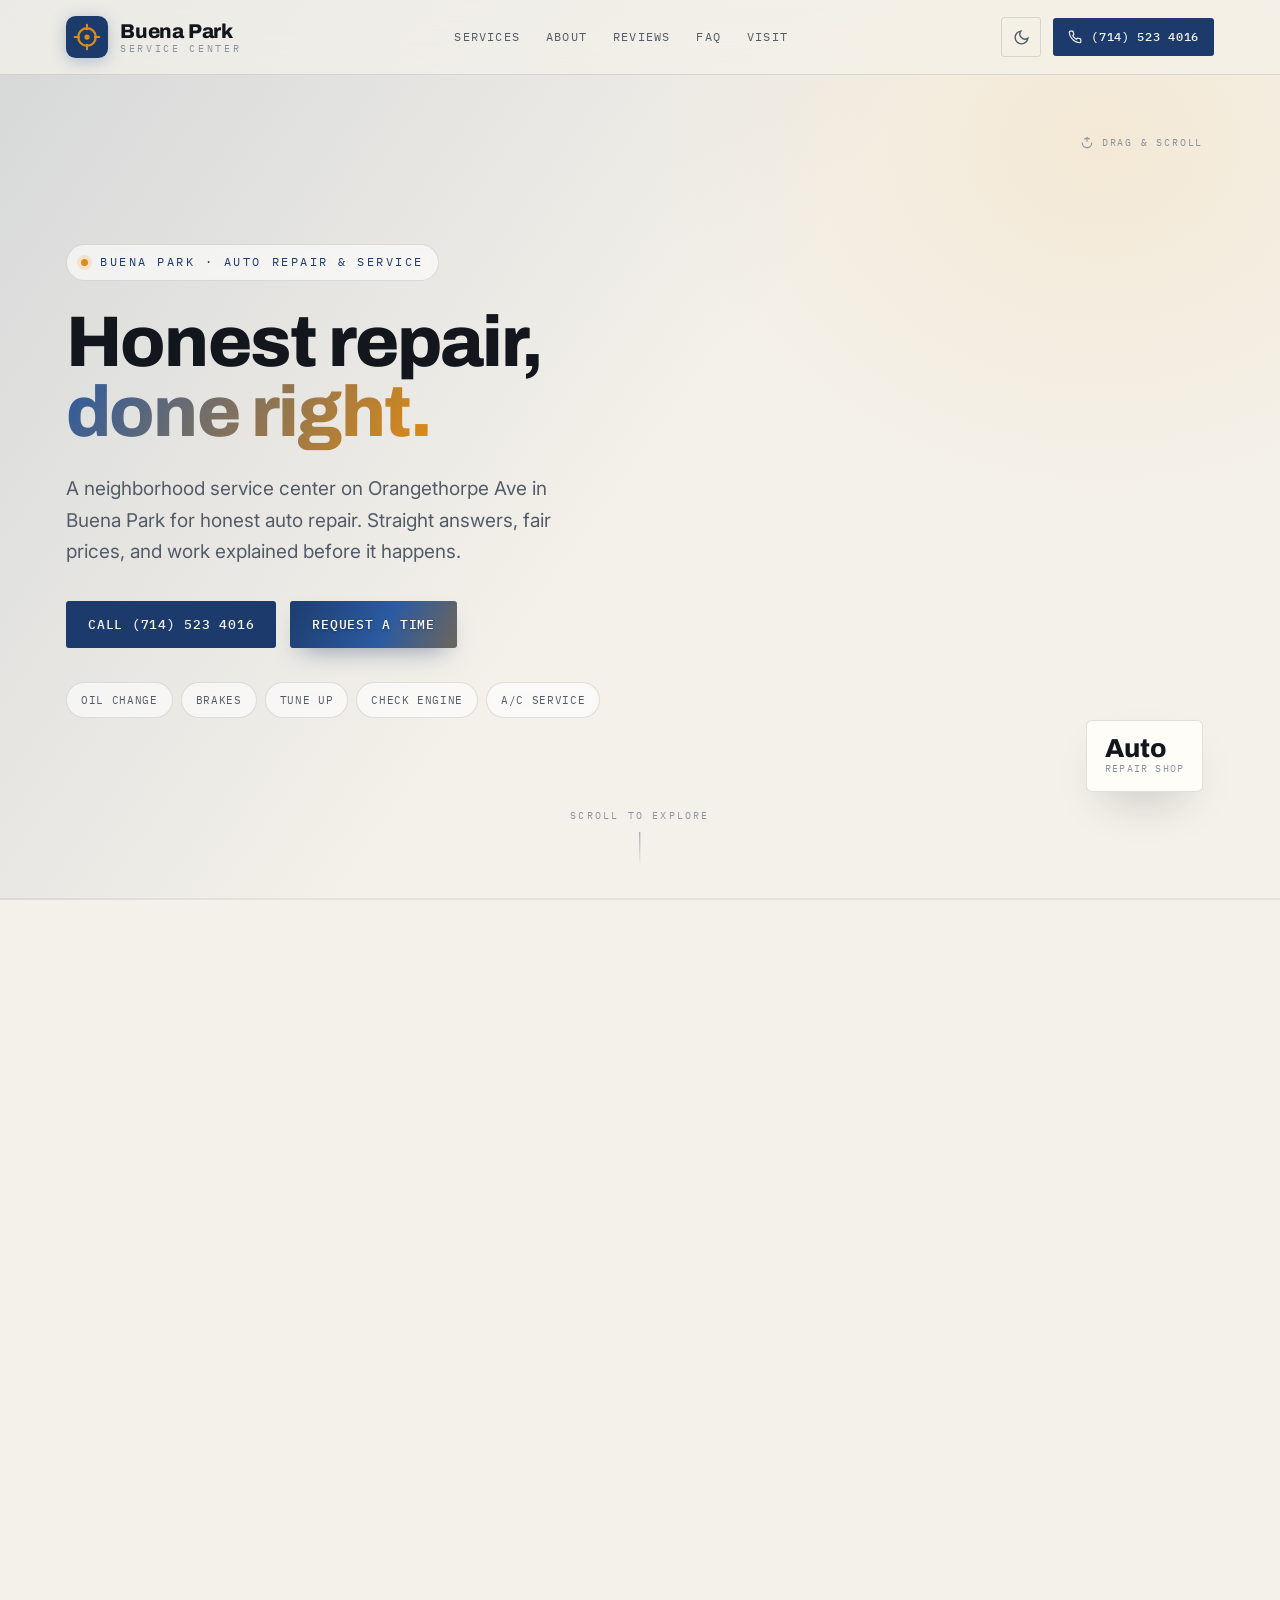
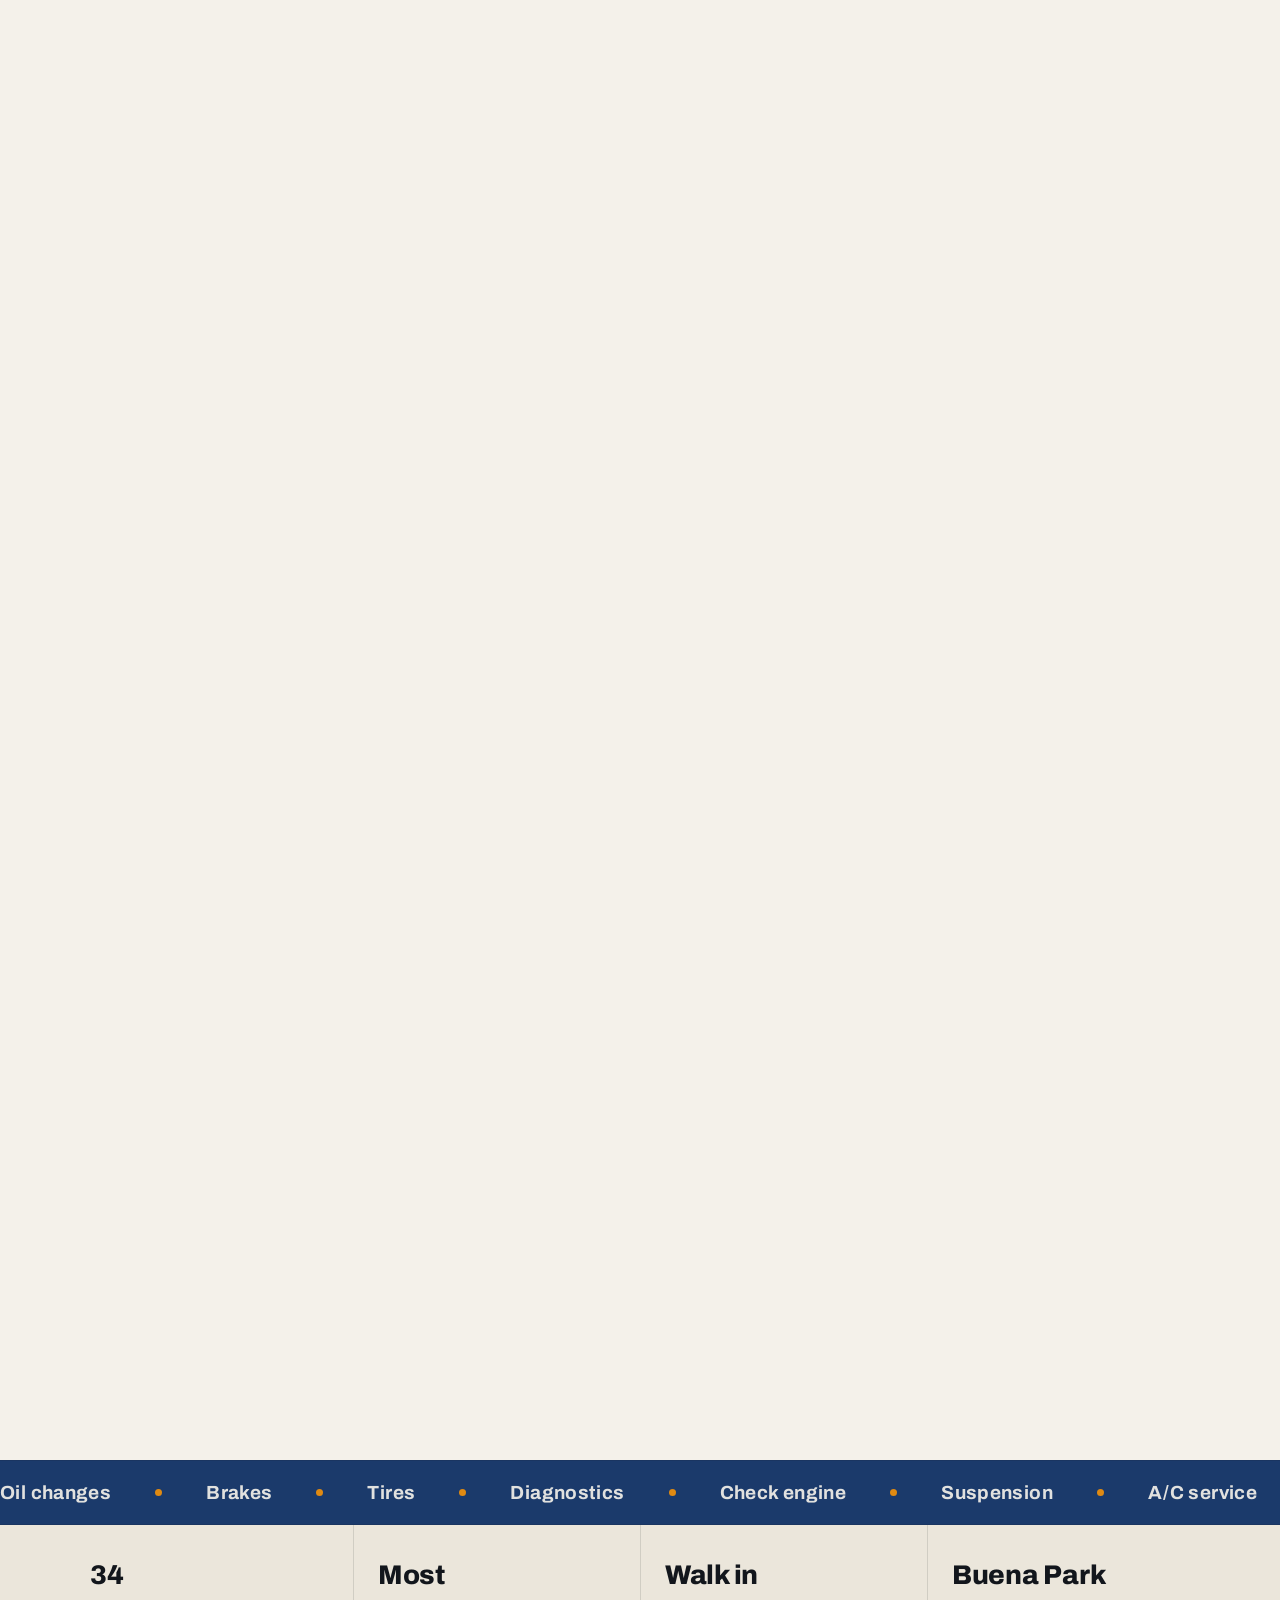
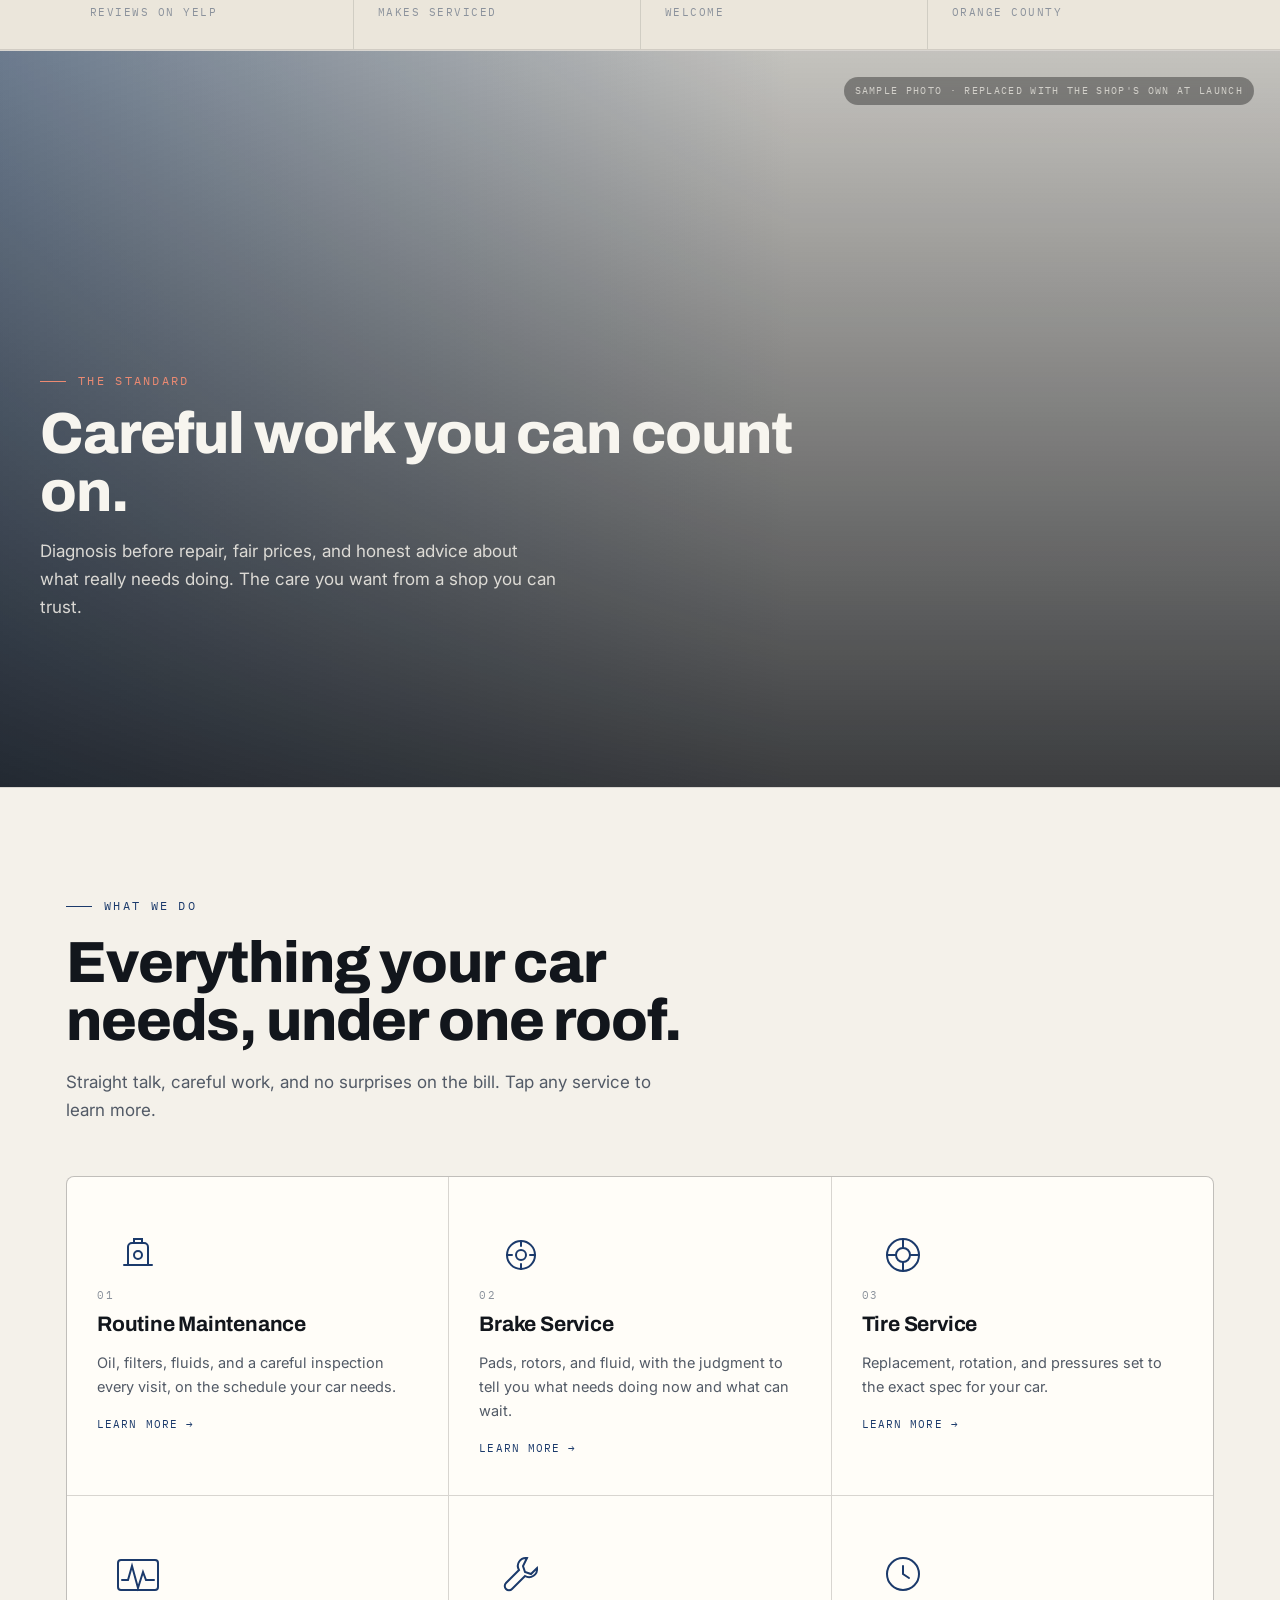
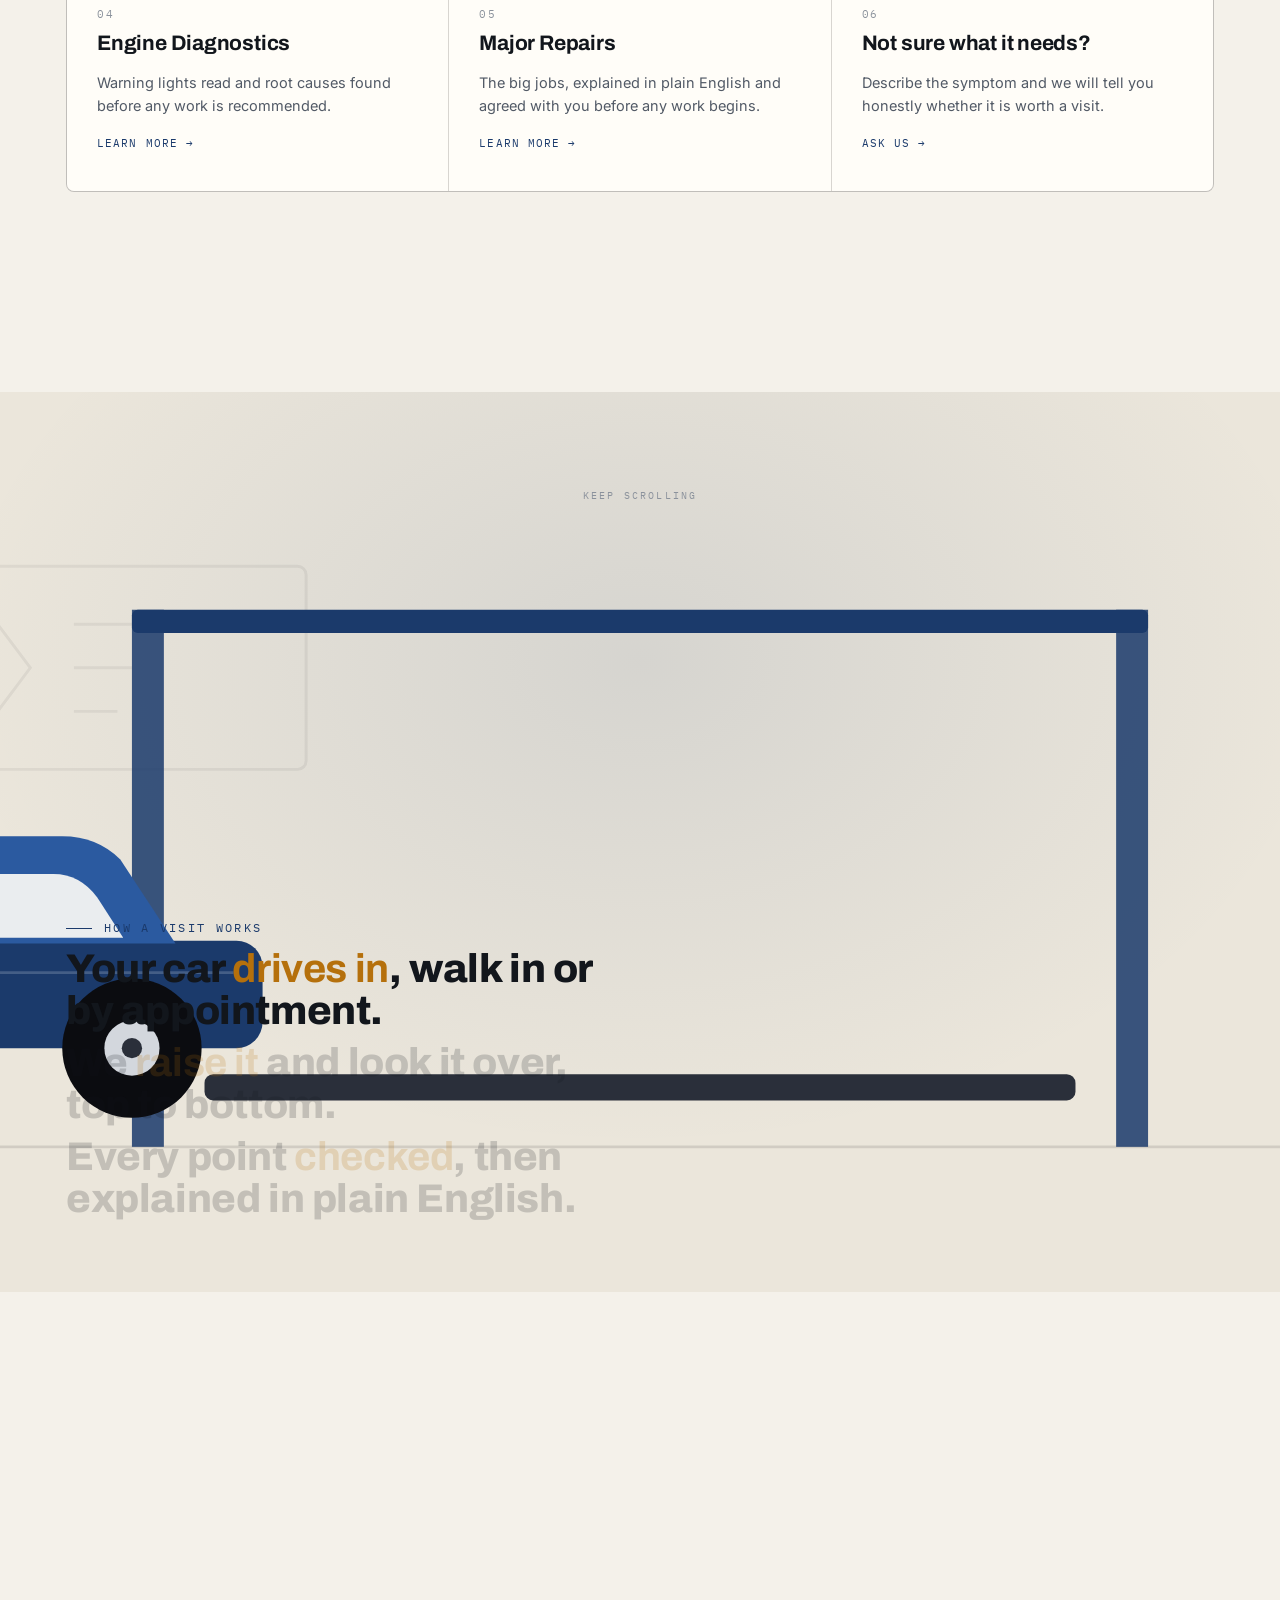
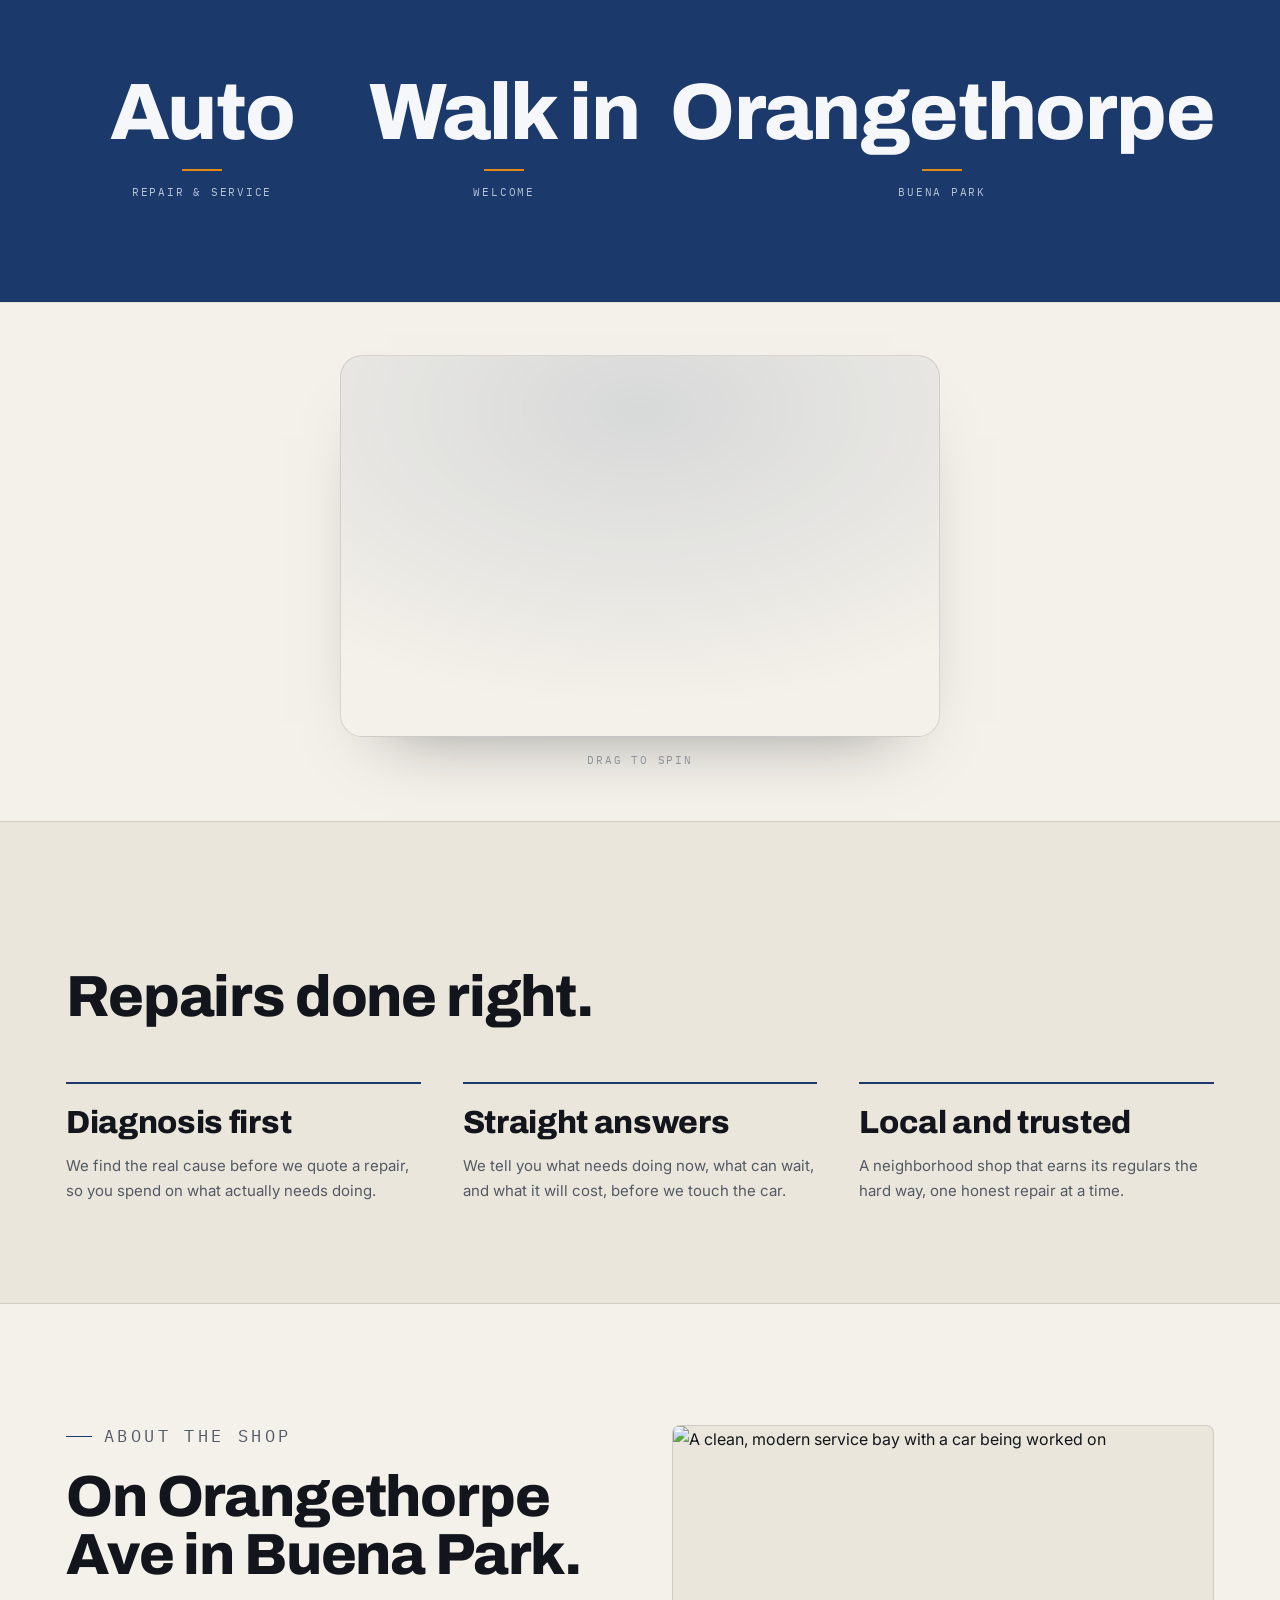
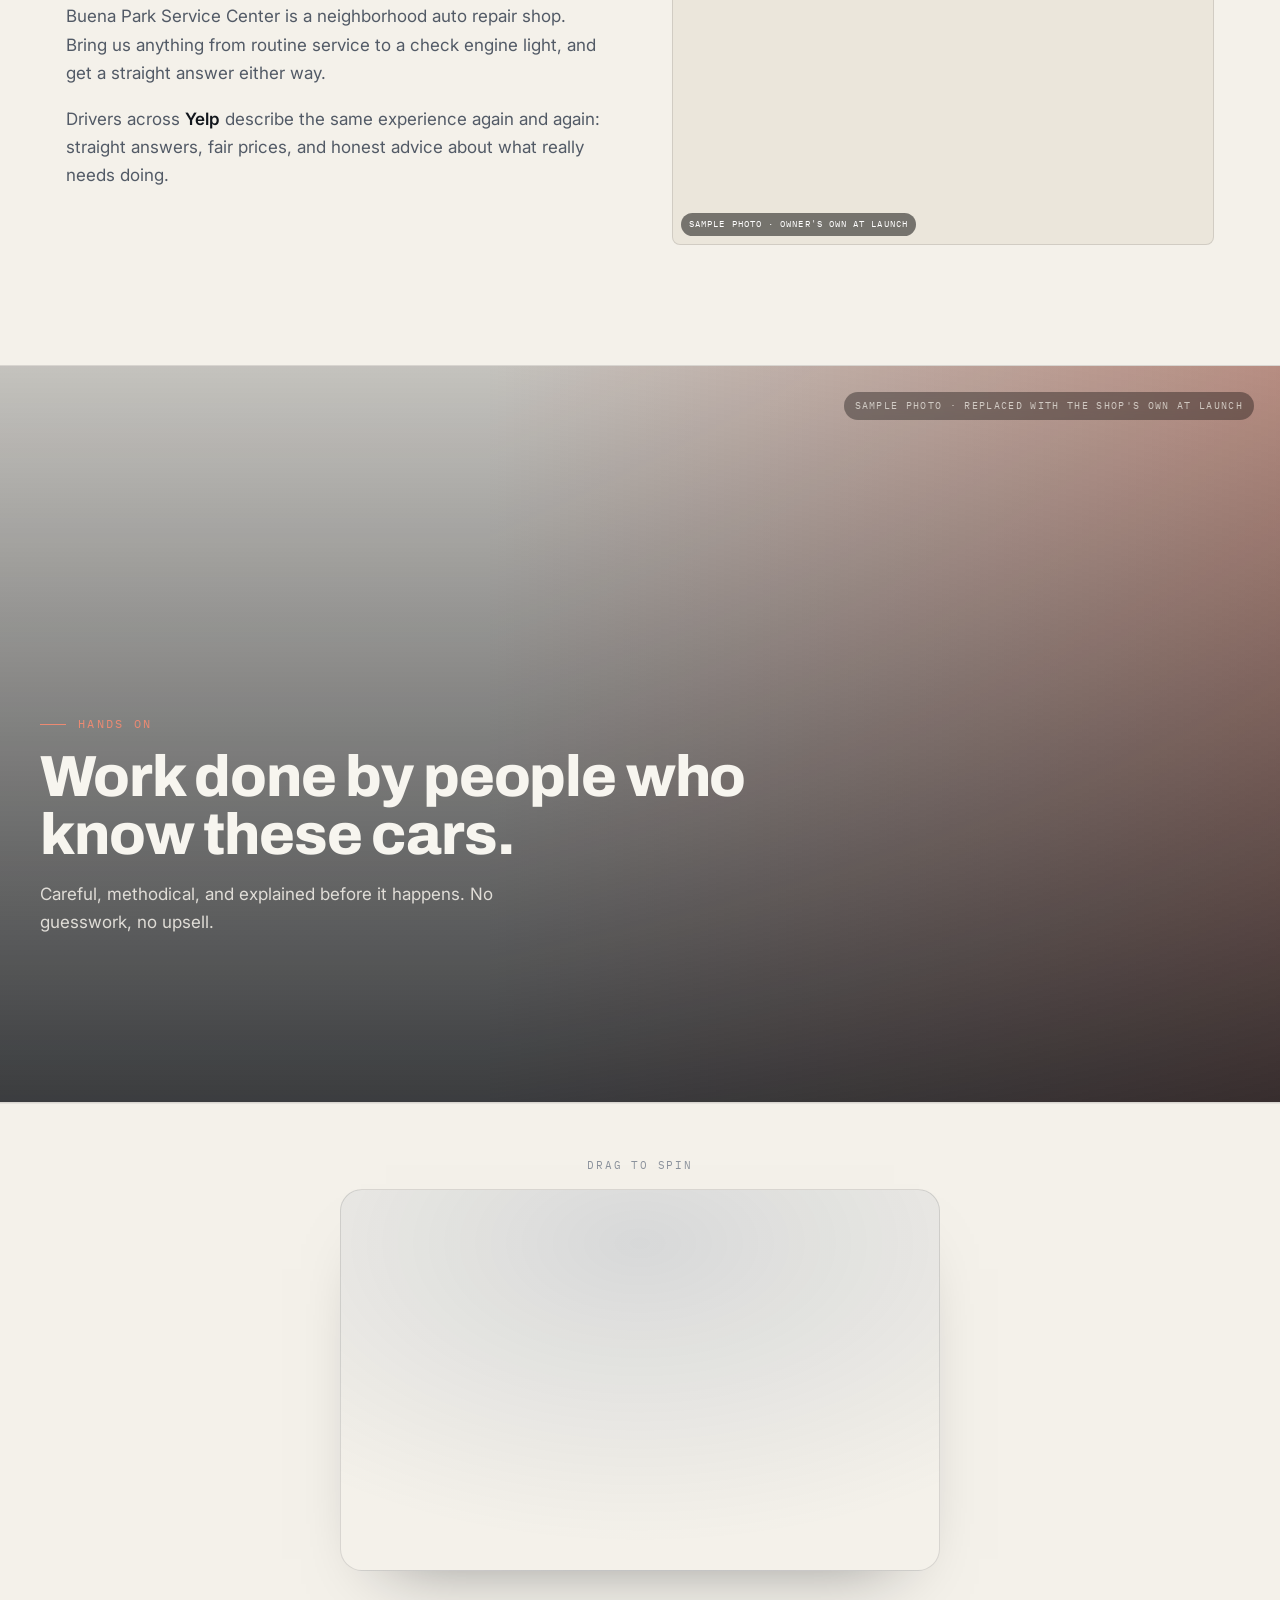
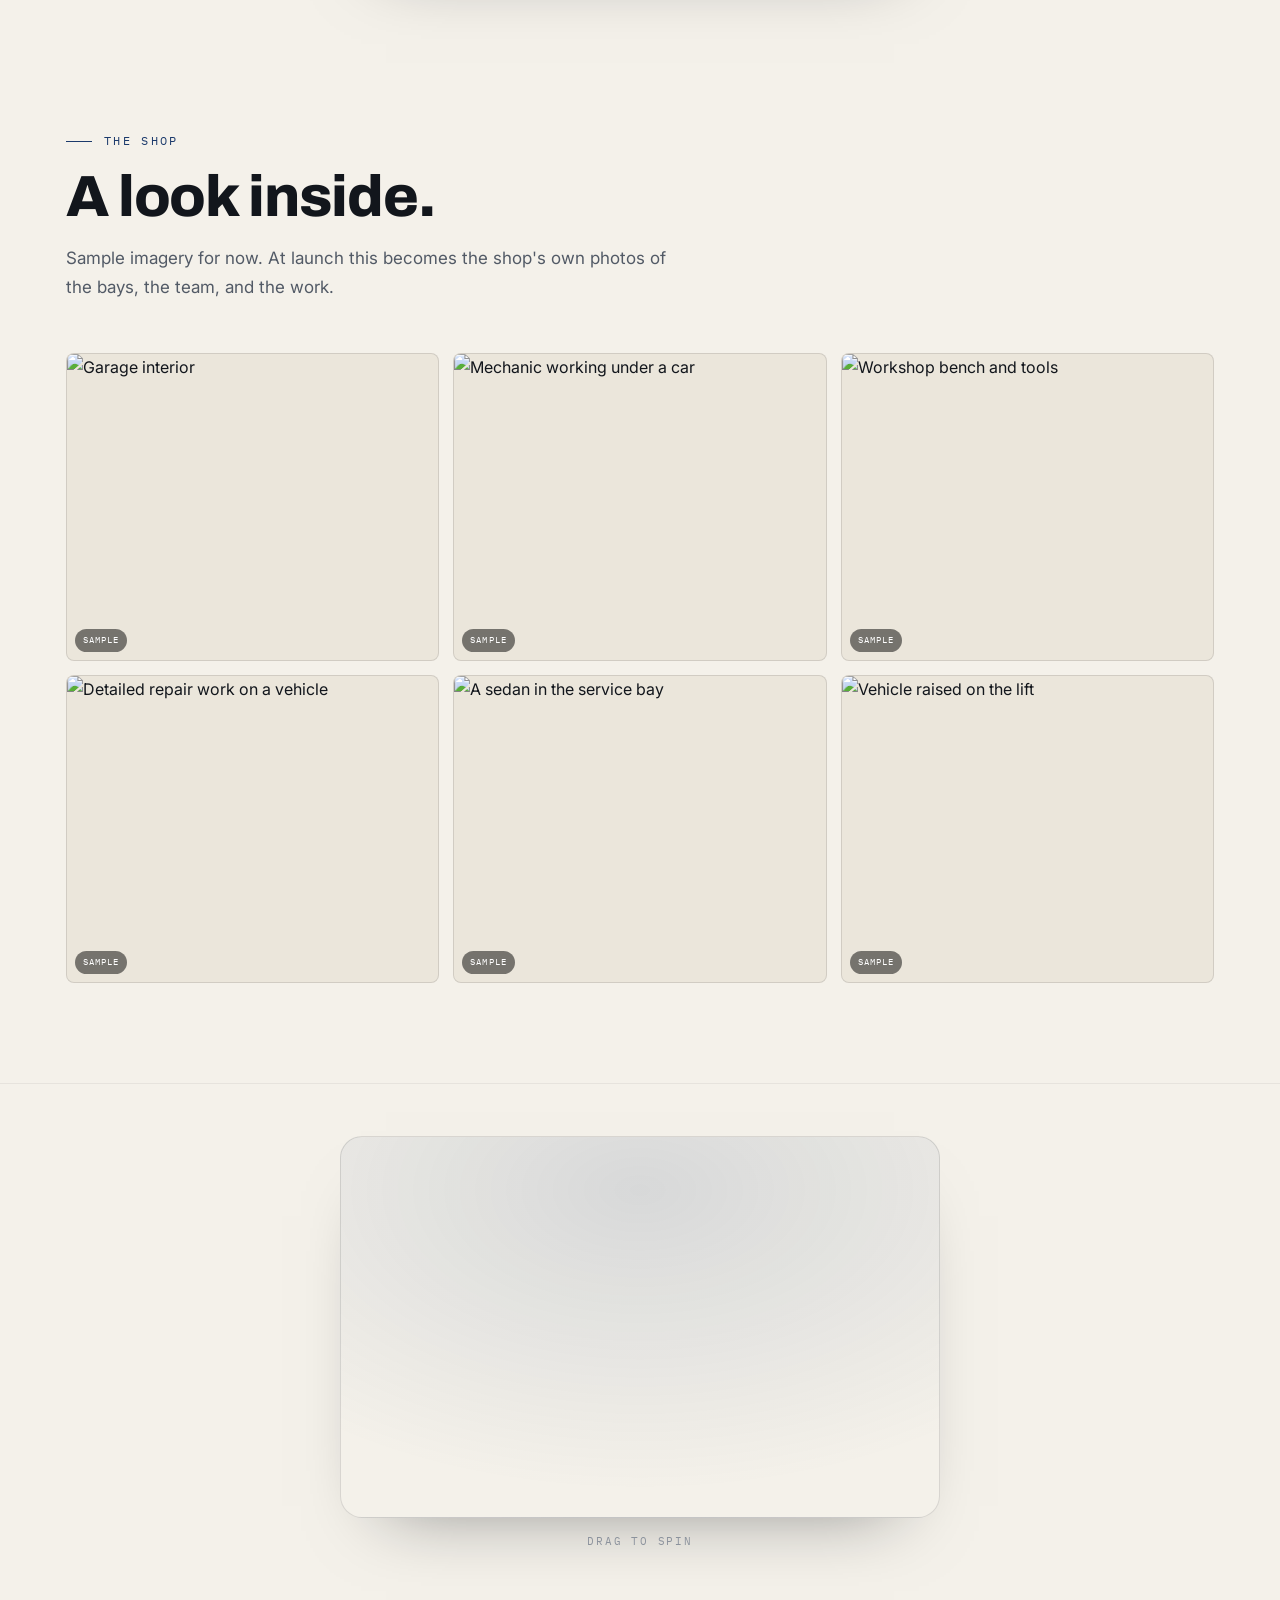
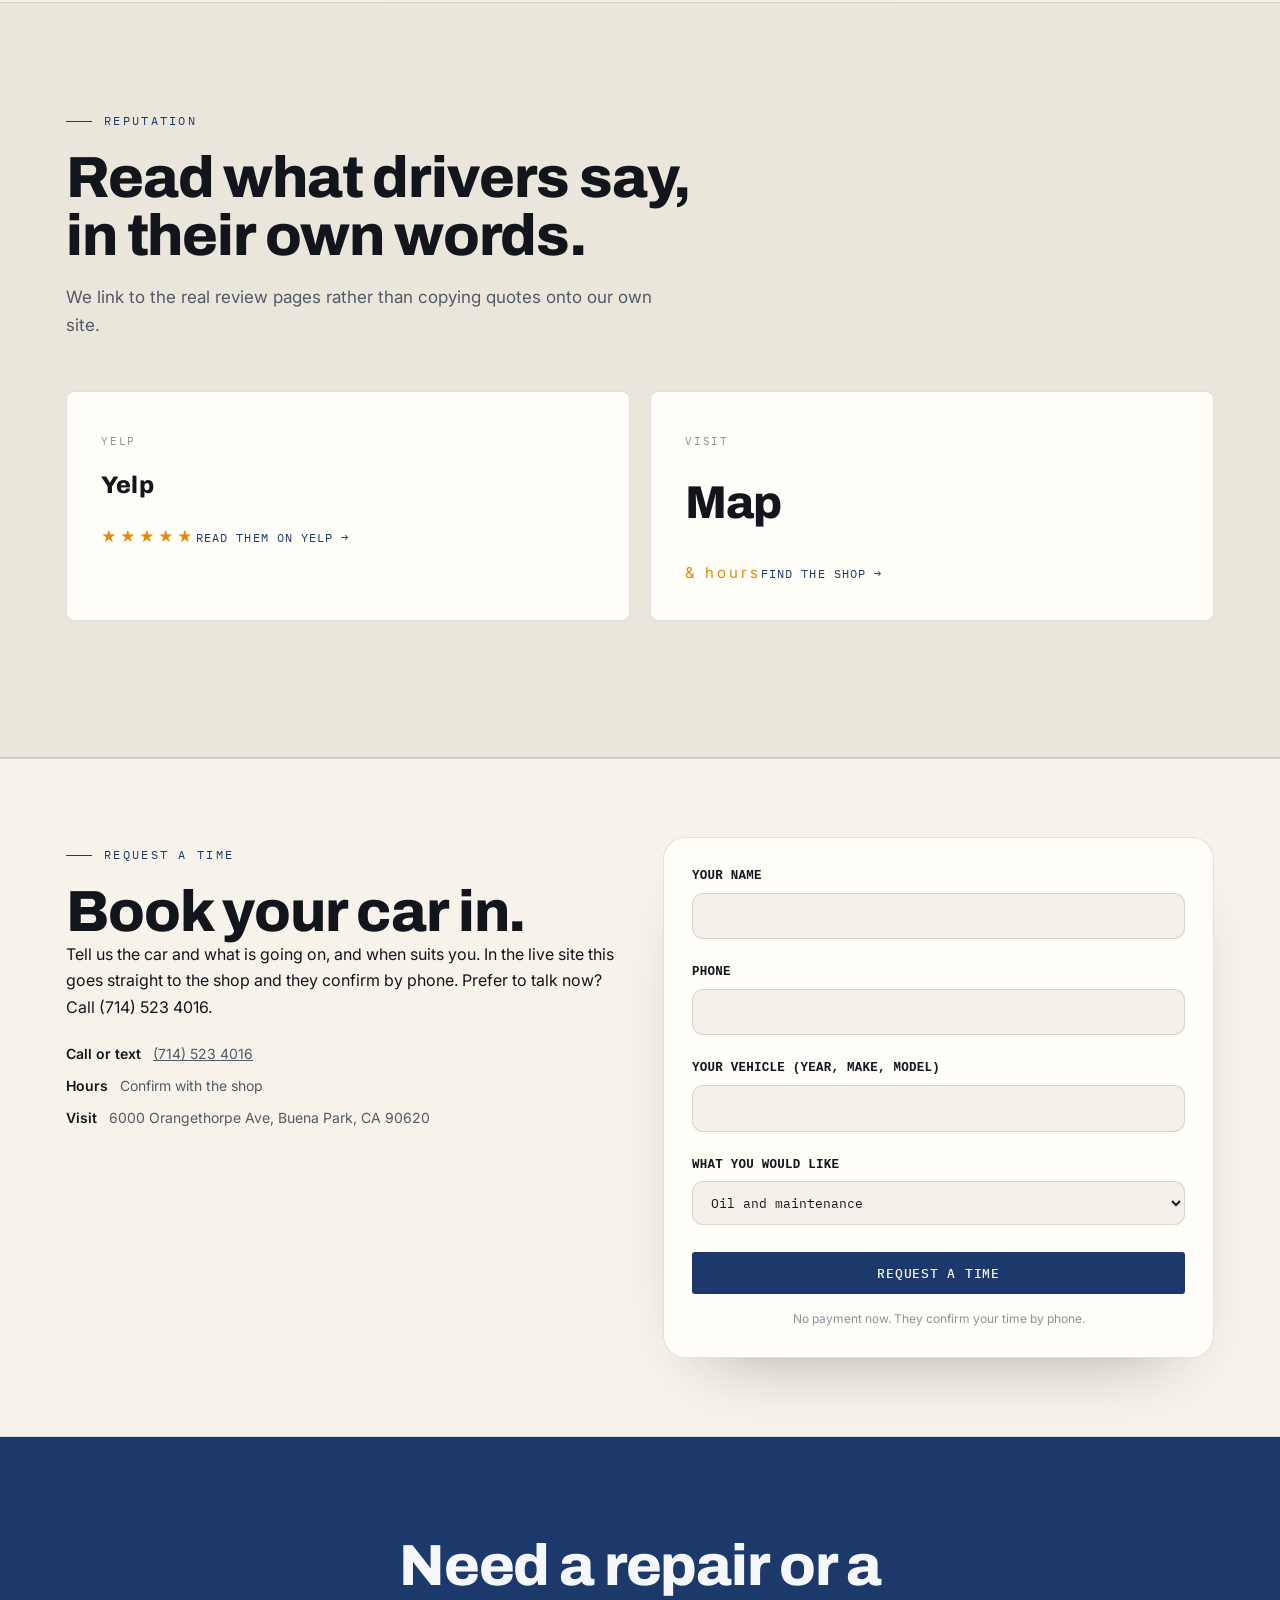
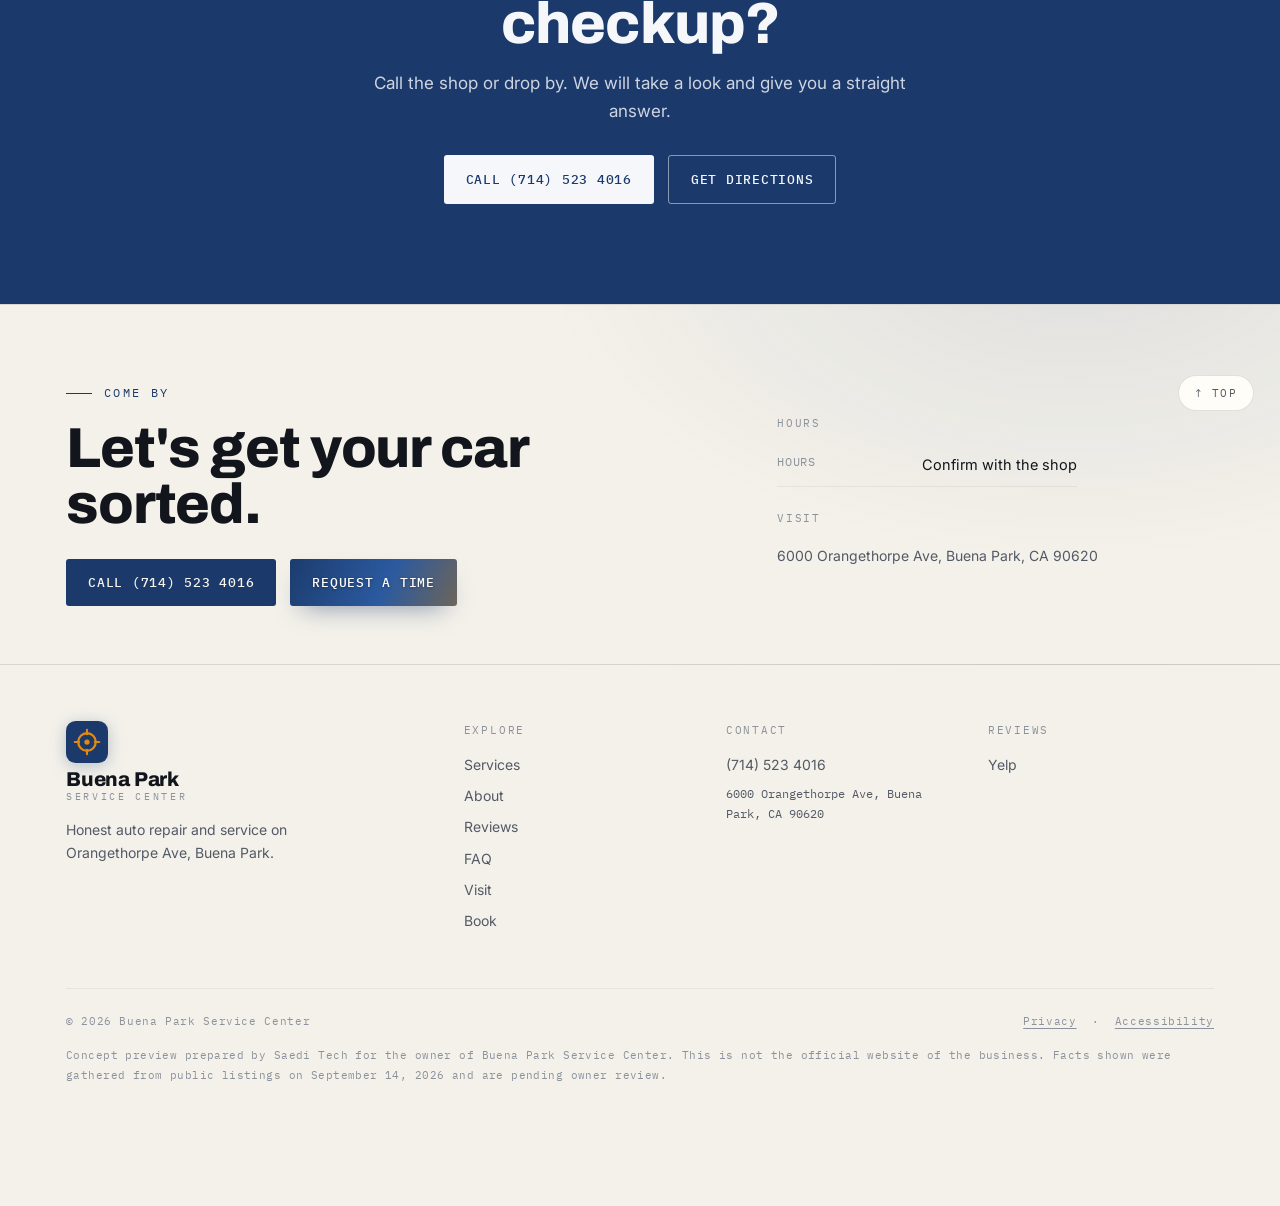
==== commit 18b8b13d: "Fix 3D hero loading, page reveal, spread 3D across page, unique heroes, correct photos Co-Authored-B" ====
--- a/index.html
+++ b/index.html
@@ -162,9 +162,9 @@
 </section>
 
 <section class="obj3dband" aria-label="Interactive 3D Brake rotor">
-  <div class="wrap o3b">
+  <div class="wrap o3b o3b-solo">
     <div class="o3b-art up"><canvas class="obj3d" data-obj="wheel" data-accent="f0a01e" aria-label="Interactive 3D Alloy wheel"></canvas></div>
-    <div class="o3b-copy up"><p class="kick">Interactive · Alloy wheel</p><h2>Built in the browser, not a photo.</h2><p>Every one of these is a real interactive 3D model, drawn live. Drag it to spin it. The same craft goes into the whole site.</p><span class="drag">Drag to spin</span></div>
+    <span class="o3b-hint up">Drag to spin</span>
   </div>
 </section>
 <section id="why">
@@ -206,9 +206,9 @@
 </section>
 
 <section class="obj3dband alt" aria-label="Interactive 3D Engine block">
-  <div class="wrap o3b">
+  <div class="wrap o3b o3b-solo">
     <div class="o3b-art up"><canvas class="obj3d" data-obj="rotor" data-accent="1b3a6b" aria-label="Interactive 3D Brake rotor"></canvas></div>
-    <div class="o3b-copy up"><p class="kick">Interactive · Brake rotor</p><h2>Real 3D, right on the page.</h2><p>No video, no image. A true model you can grab and turn, the kind of detail that makes a site feel built, not bought.</p><span class="drag">Drag to spin</span></div>
+    <span class="o3b-hint up">Drag to spin</span>
   </div>
 </section>
 <section id="gallery">
@@ -229,9 +229,9 @@
 
 
 <section class="obj3dband" aria-label="Interactive 3D Muffler">
-  <div class="wrap o3b">
+  <div class="wrap o3b o3b-solo">
     <div class="o3b-art up"><canvas class="obj3d" data-obj="engine" aria-label="Interactive 3D Engine block"></canvas></div>
-    <div class="o3b-copy up"><p class="kick">Interactive · Engine block</p><h2>A little motion, on purpose.</h2><p>Small interactive touches like this are what make a page memorable. Drag it around and see.</p><span class="drag">Drag to spin</span></div>
+    <span class="o3b-hint up">Drag to spin</span>
   </div>
 </section>
 <section id="reviews" class="band">
--- a/assets/site.css
+++ b/assets/site.css
@@ -432,3 +432,9 @@
 .navlinks a[href$="#book"]::after{display:none !important}
 /* ---- footer reveal + CTA polish ---- */
 .foot-hero .foot-cta h2{transition:transform .7s var(--ease),opacity .7s var(--ease)}
+
+/* ---- 3D moments: object only, no marketing copy (beauty) ---- */
+.obj3dband{padding:52px 0}
+.obj3dband .o3b.o3b-solo{flex-direction:column;align-items:center;gap:14px}
+.obj3dband .o3b-solo .o3b-art{flex:0 1 auto;width:100%;max-width:600px}
+.obj3dband .o3b-solo .o3b-hint{font-family:'IBM Plex Mono',monospace;font-size:11px;letter-spacing:.16em;text-transform:uppercase;color:var(--faint)}
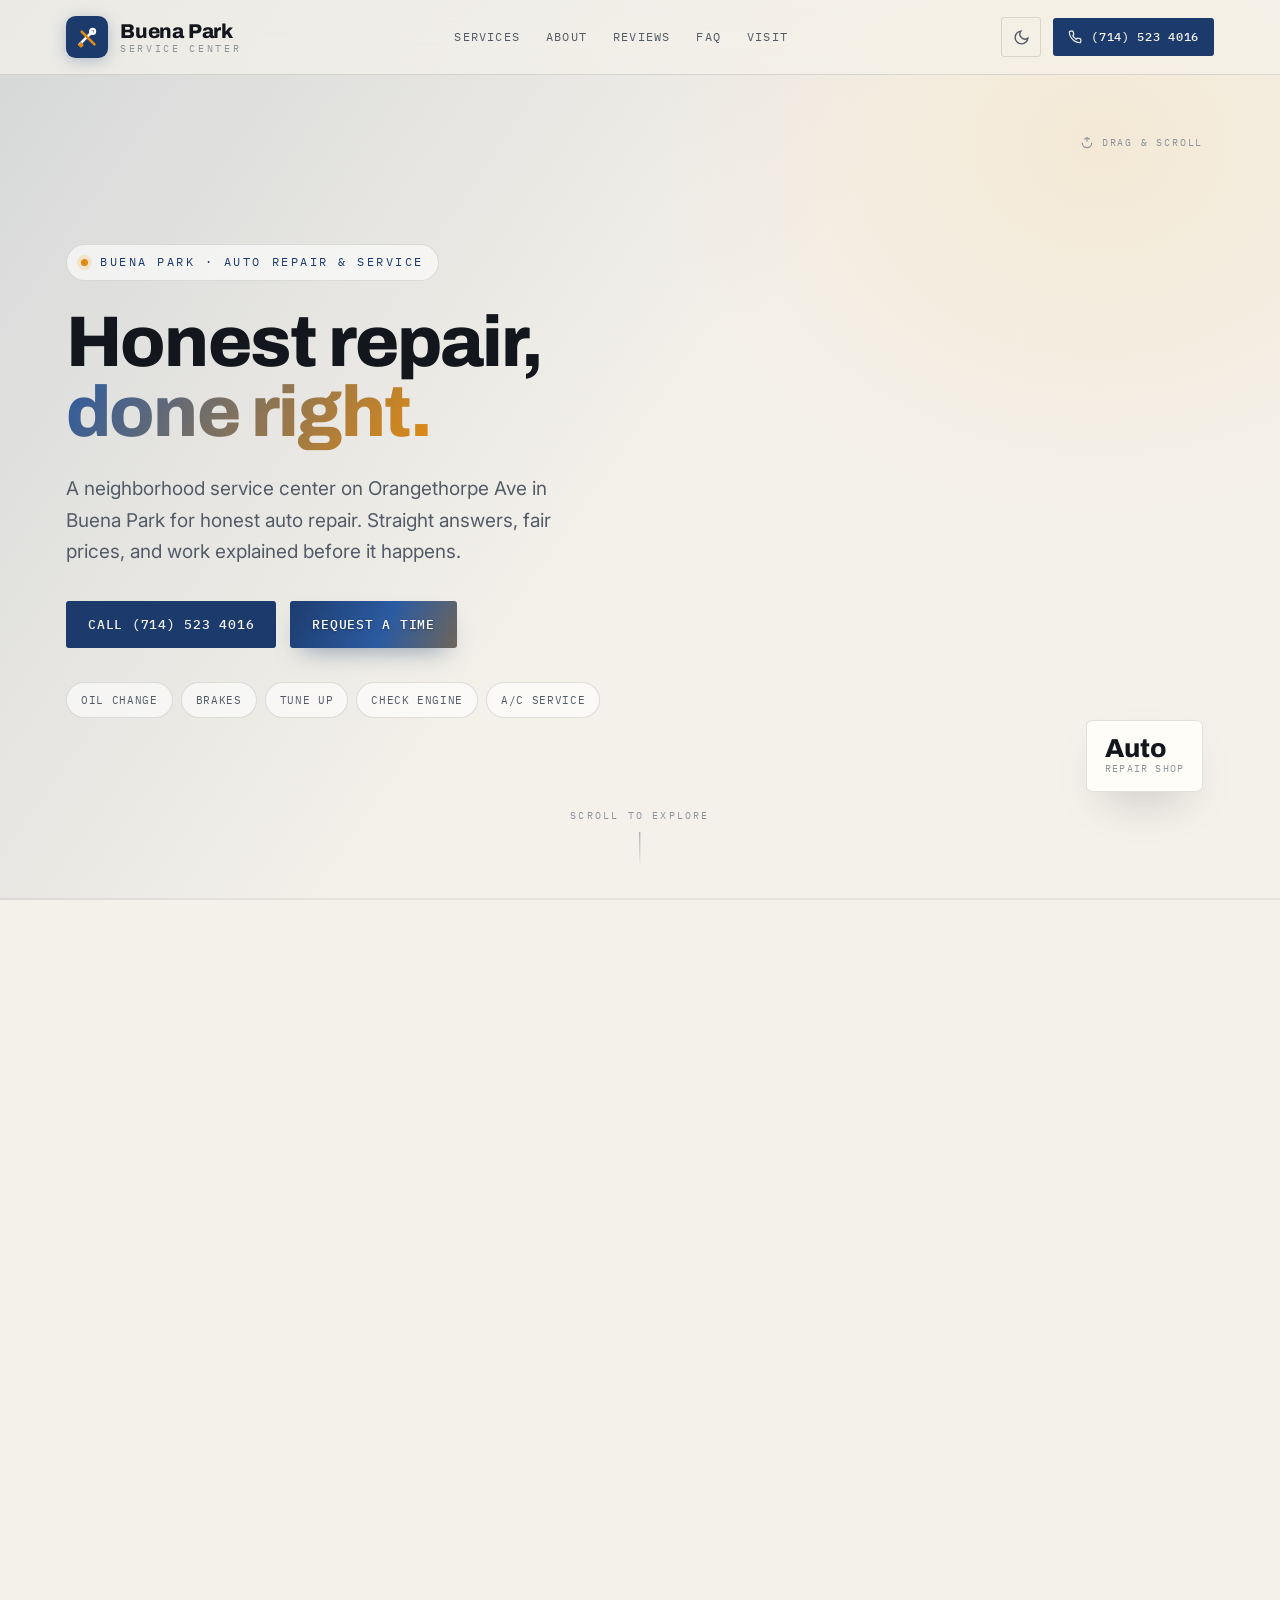
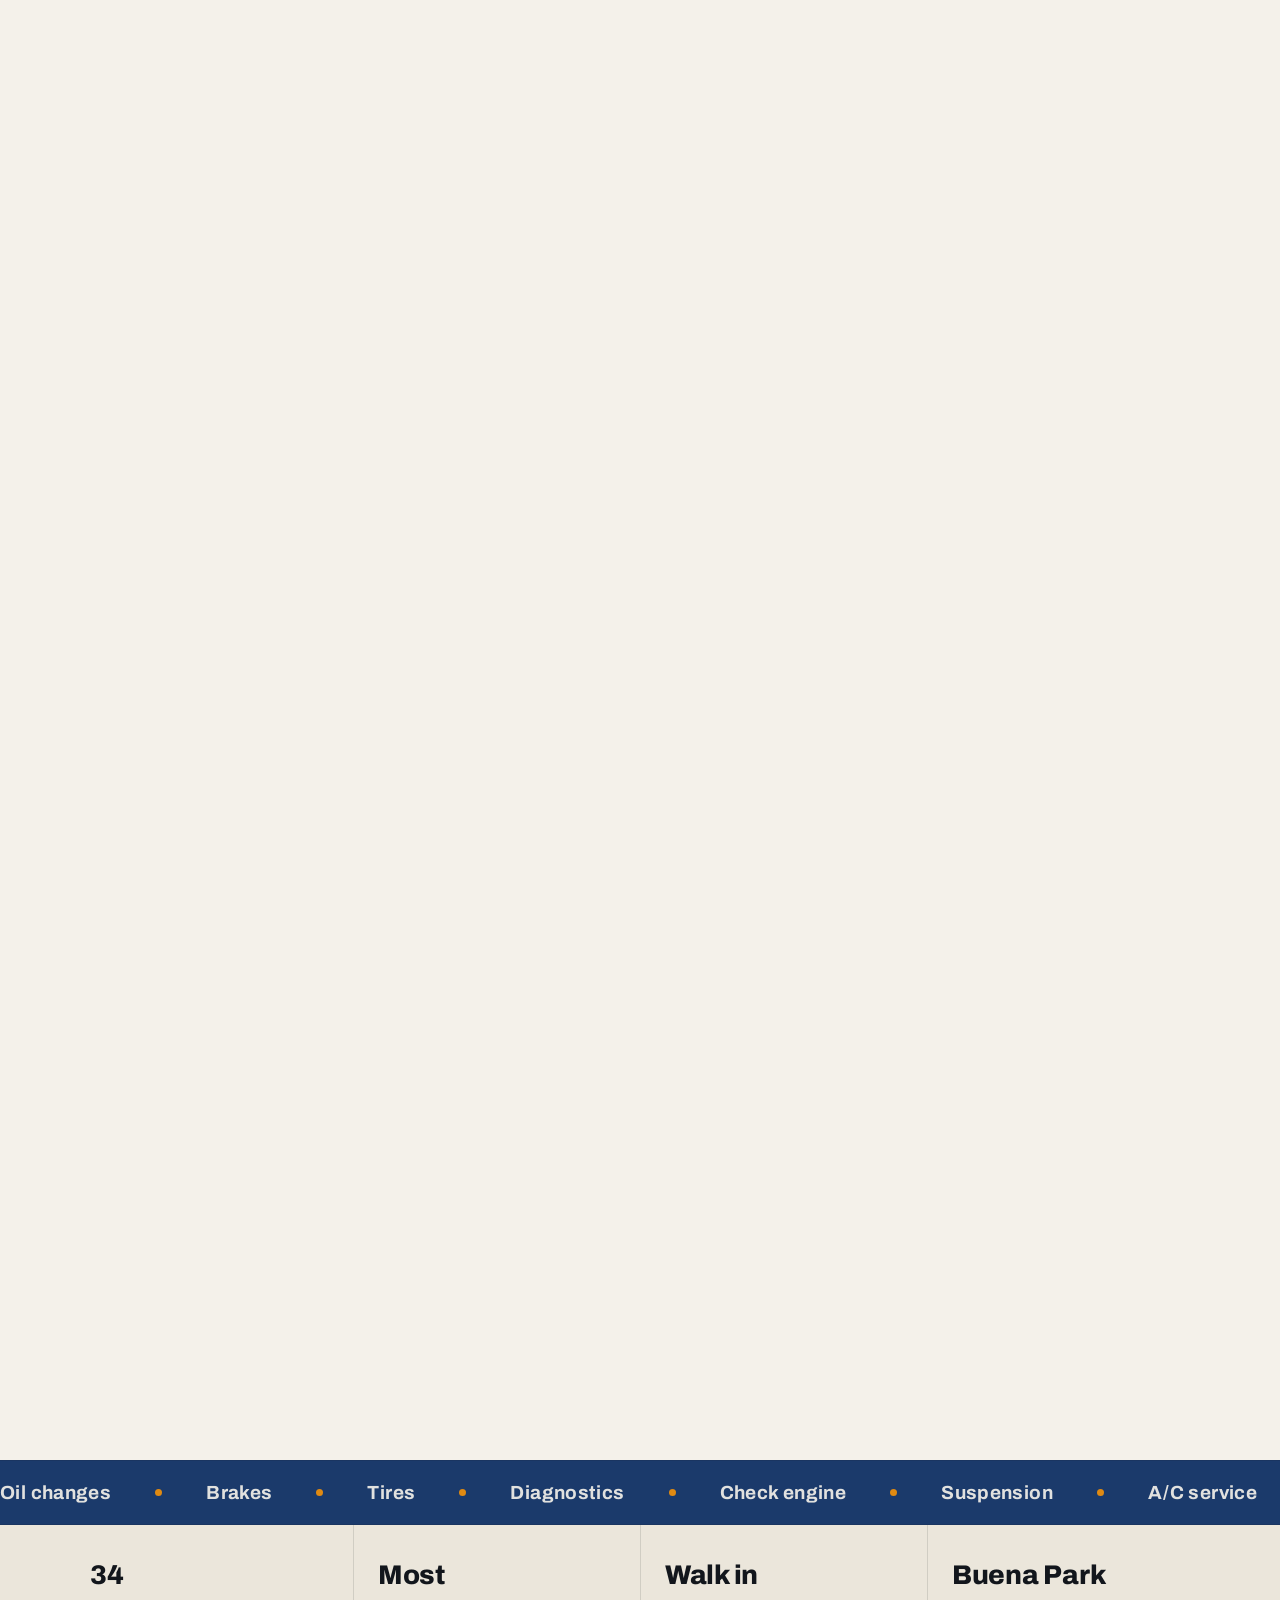
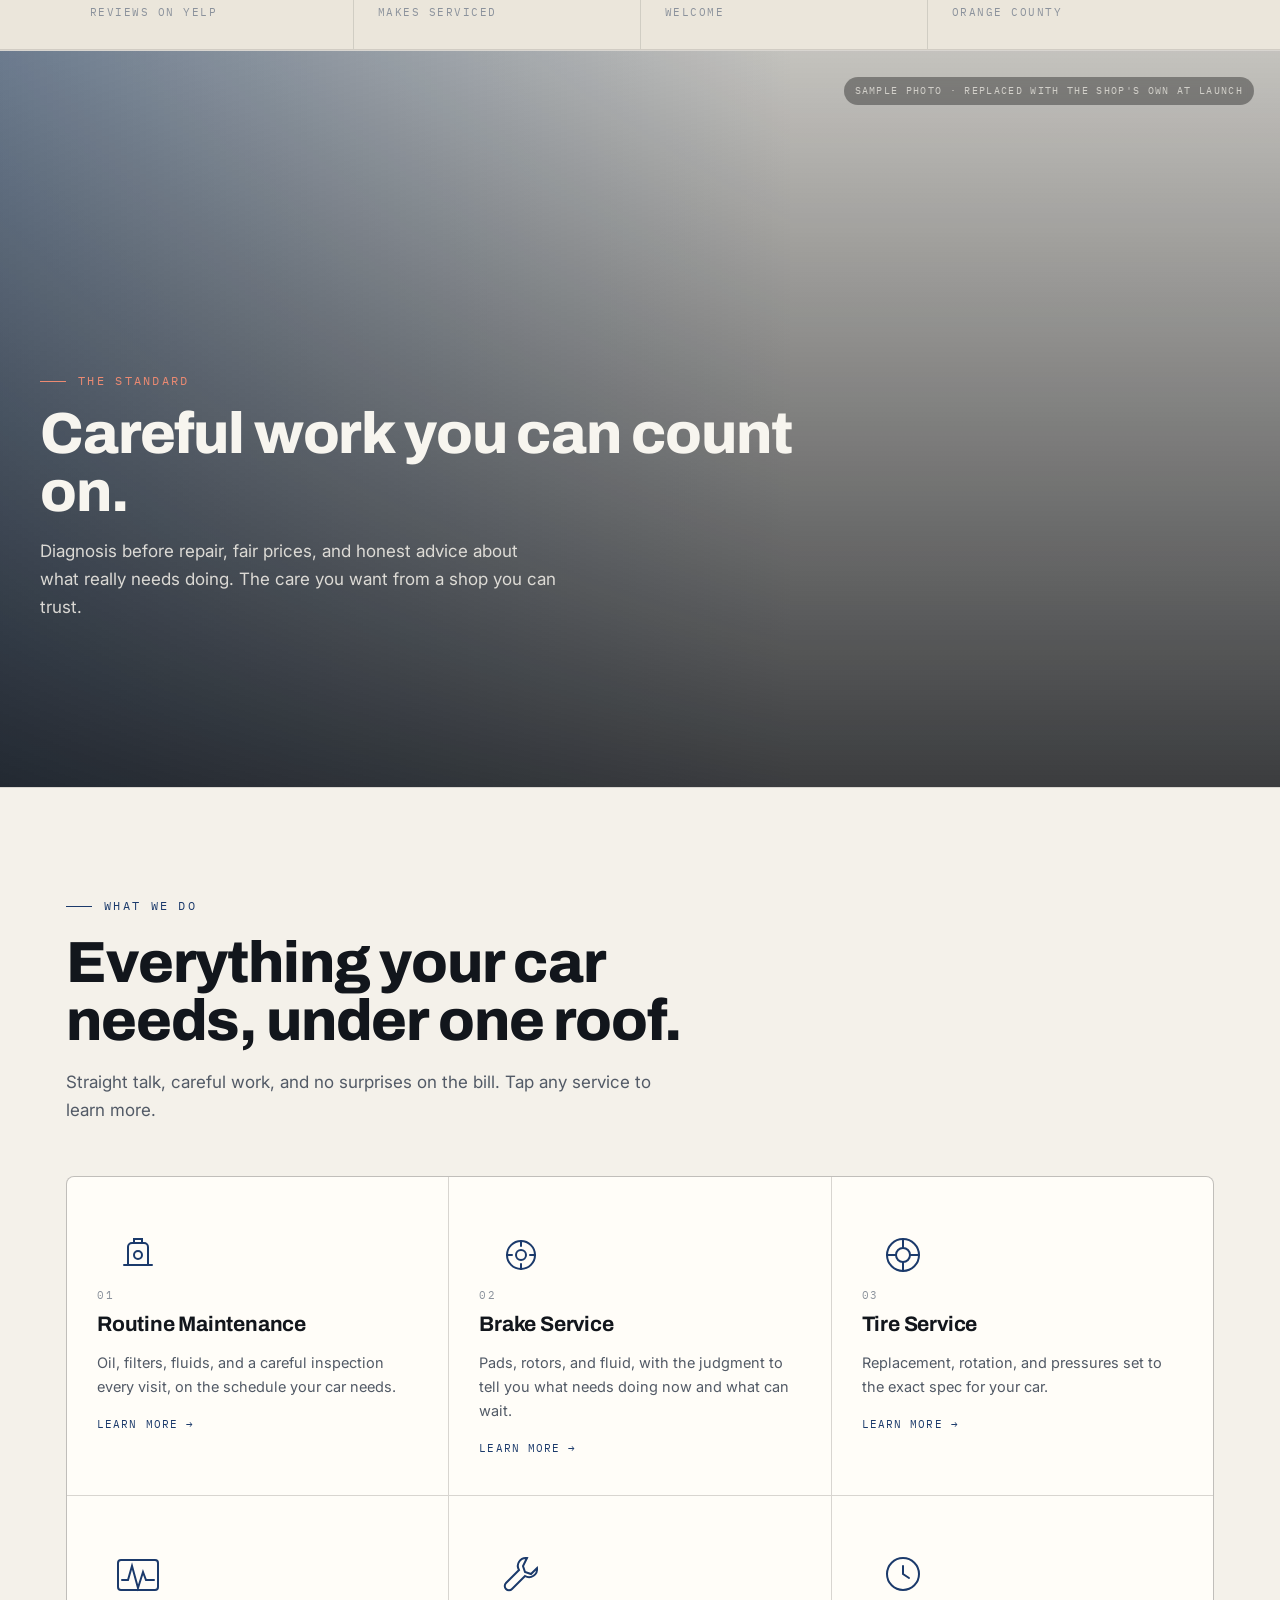
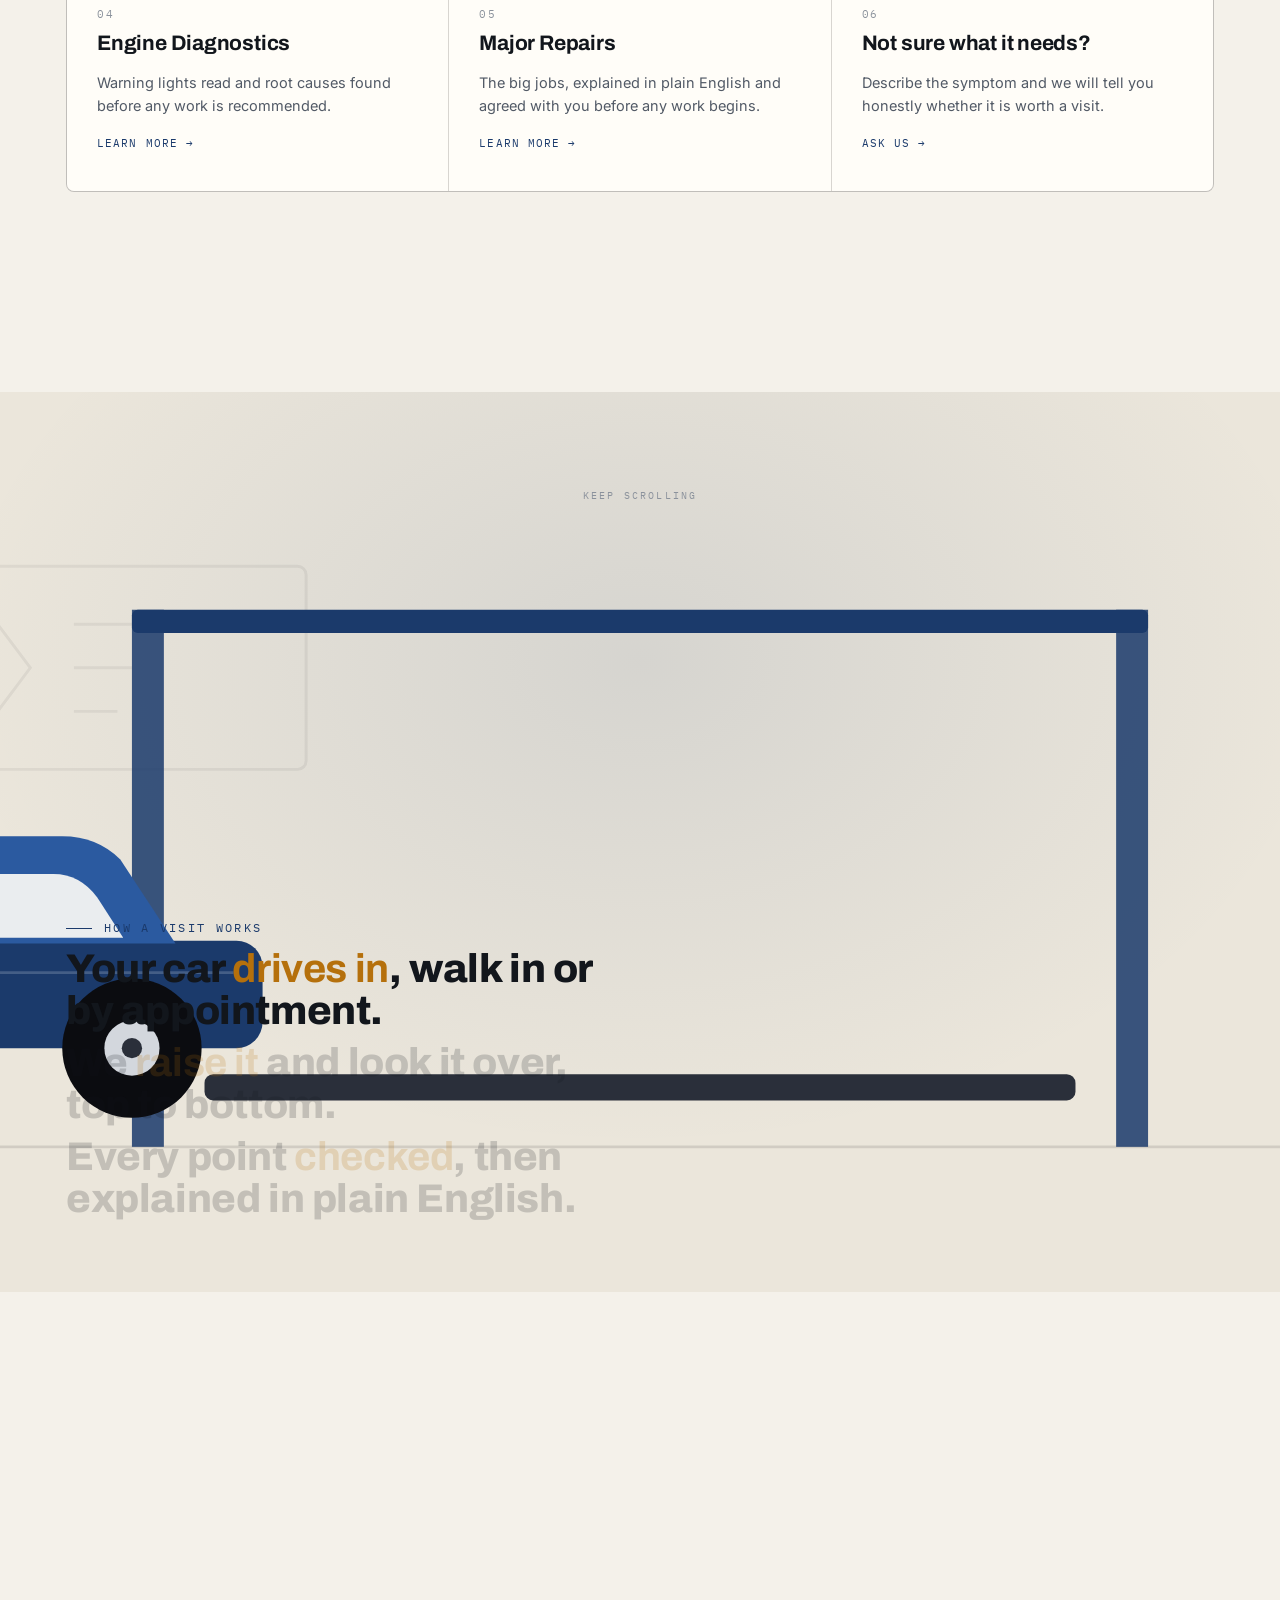
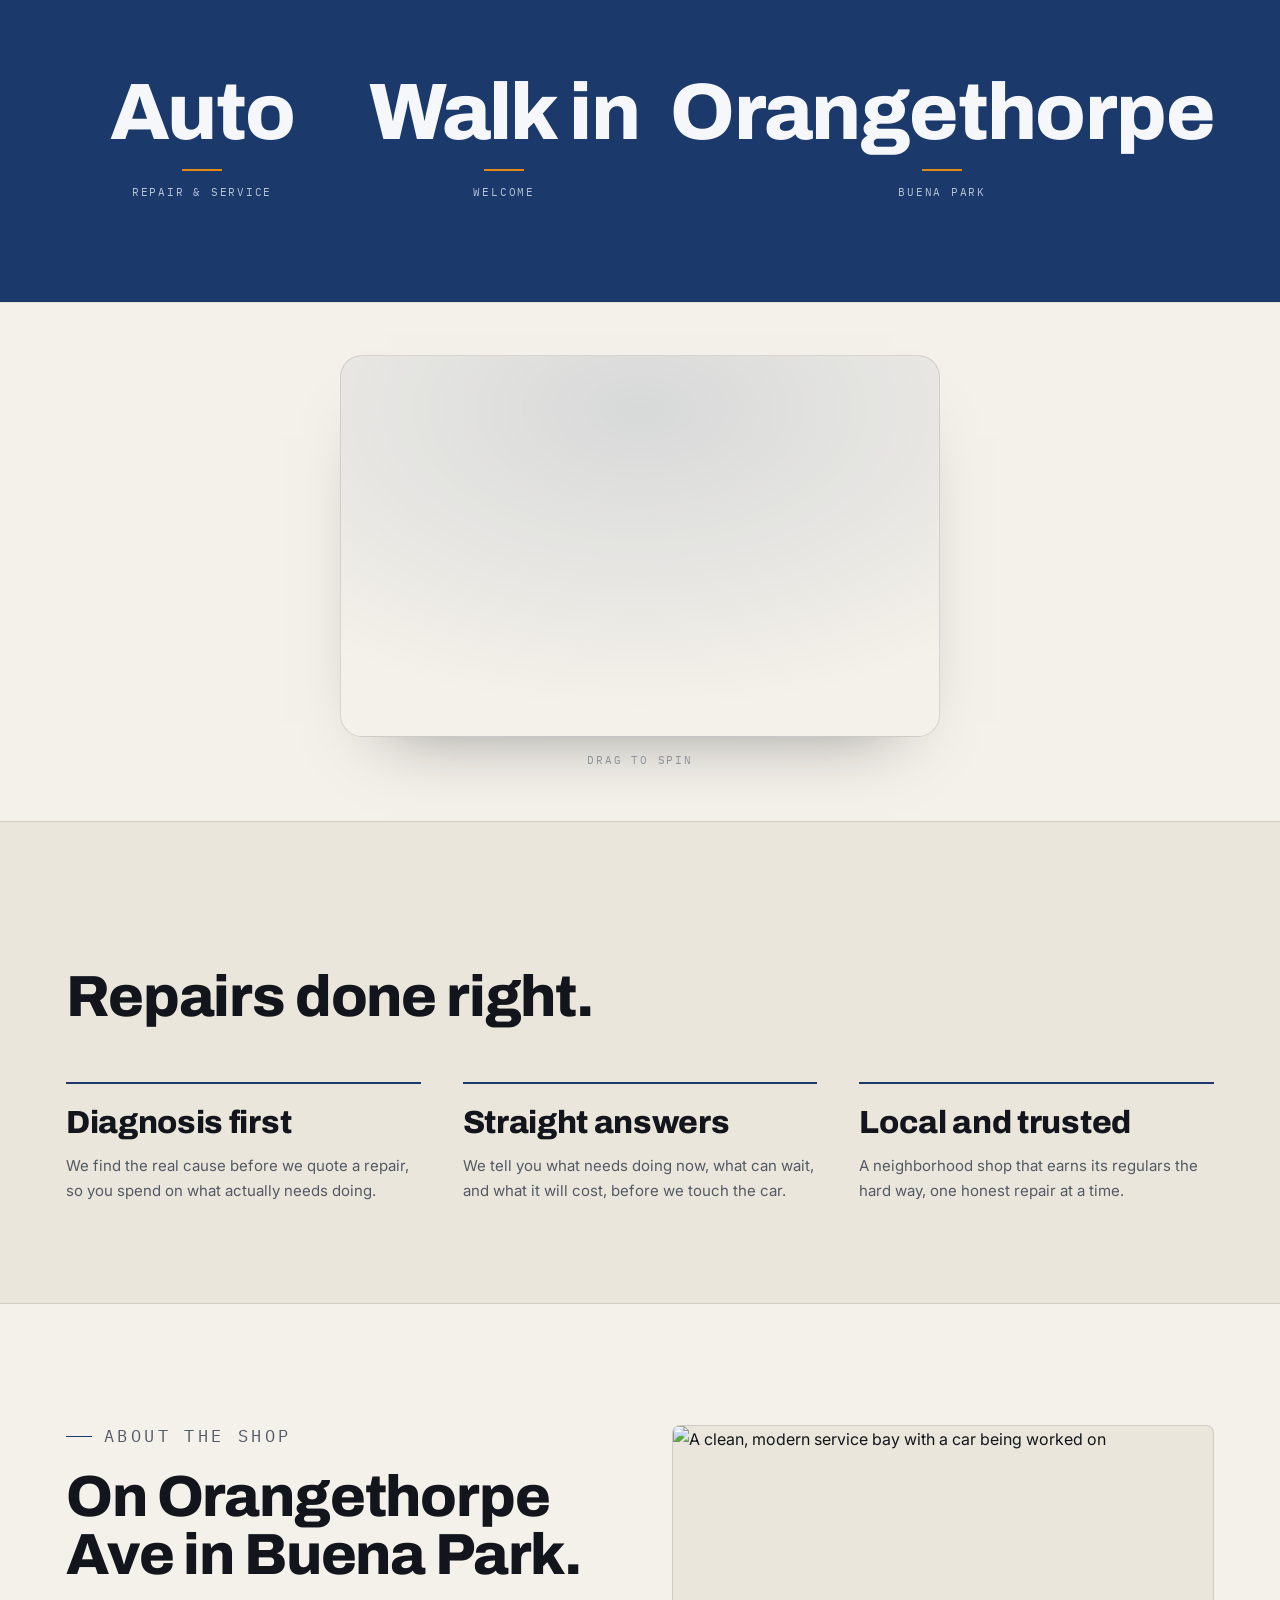
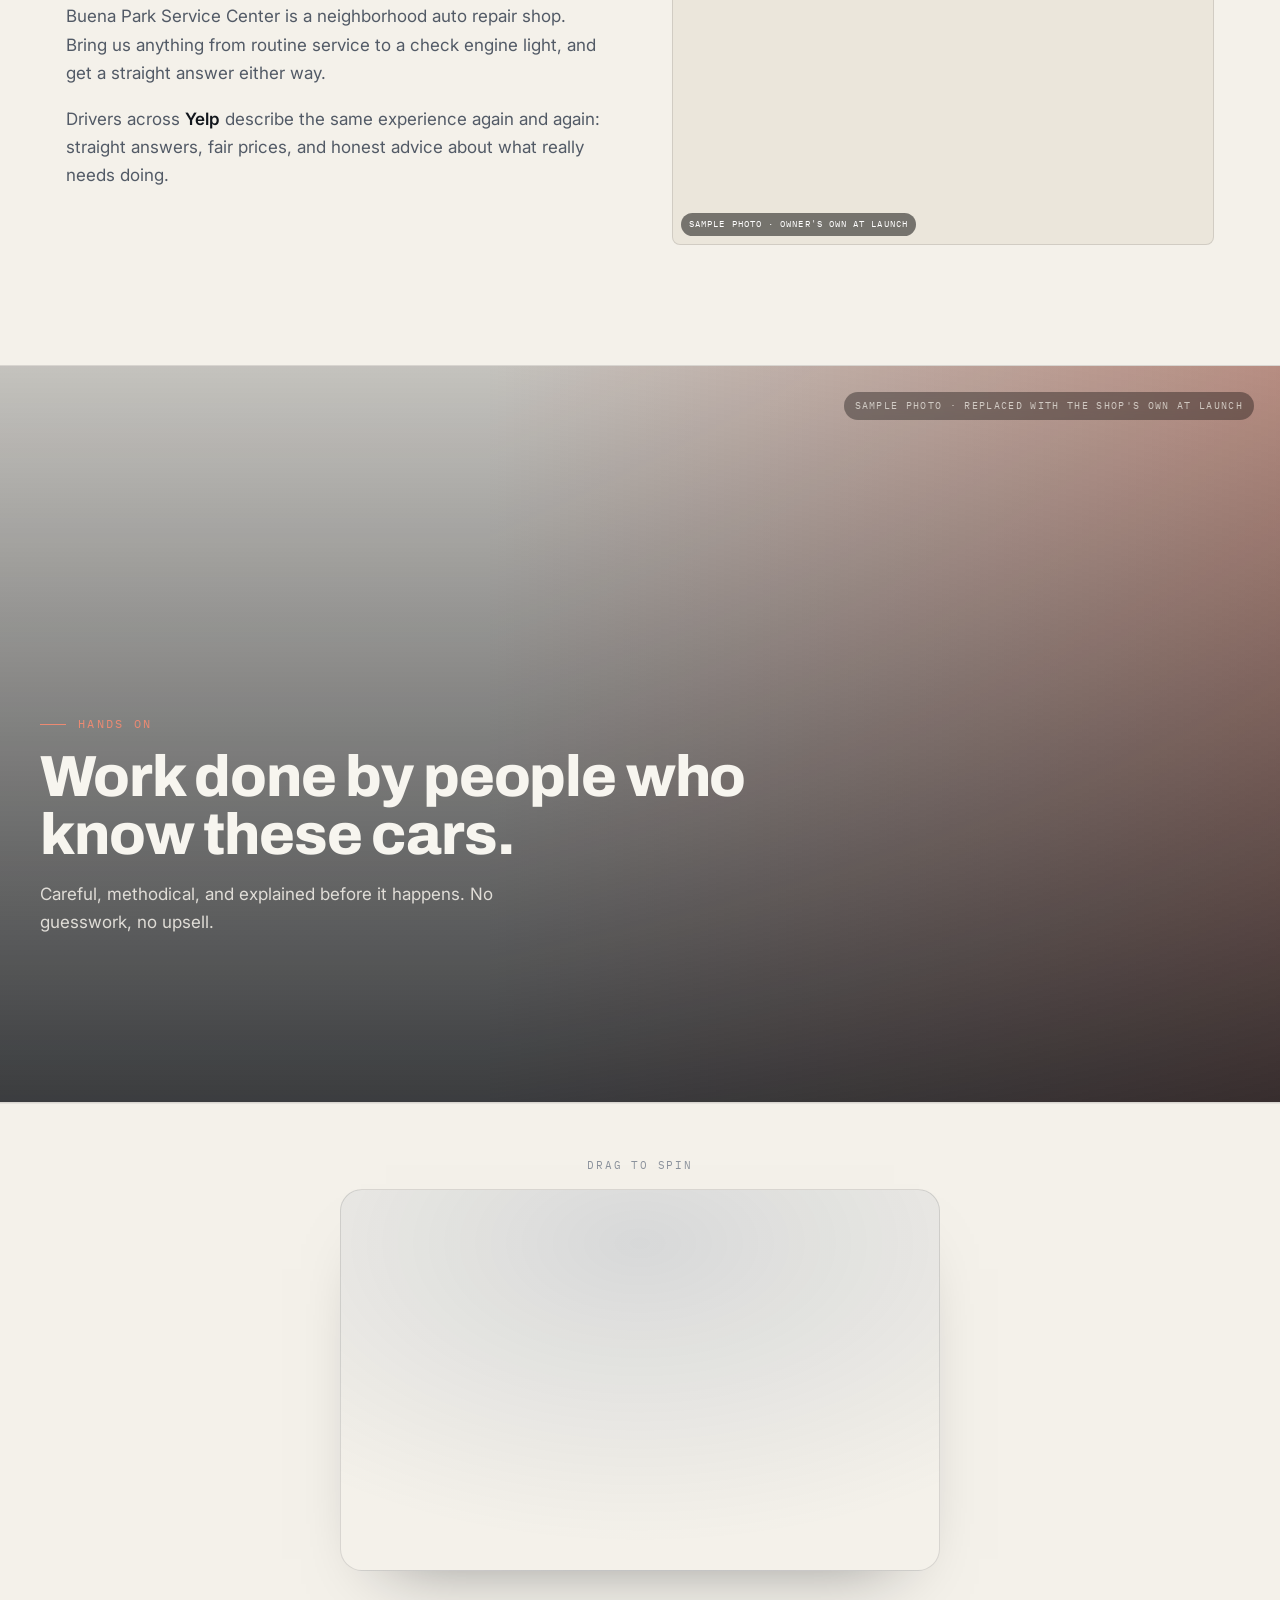
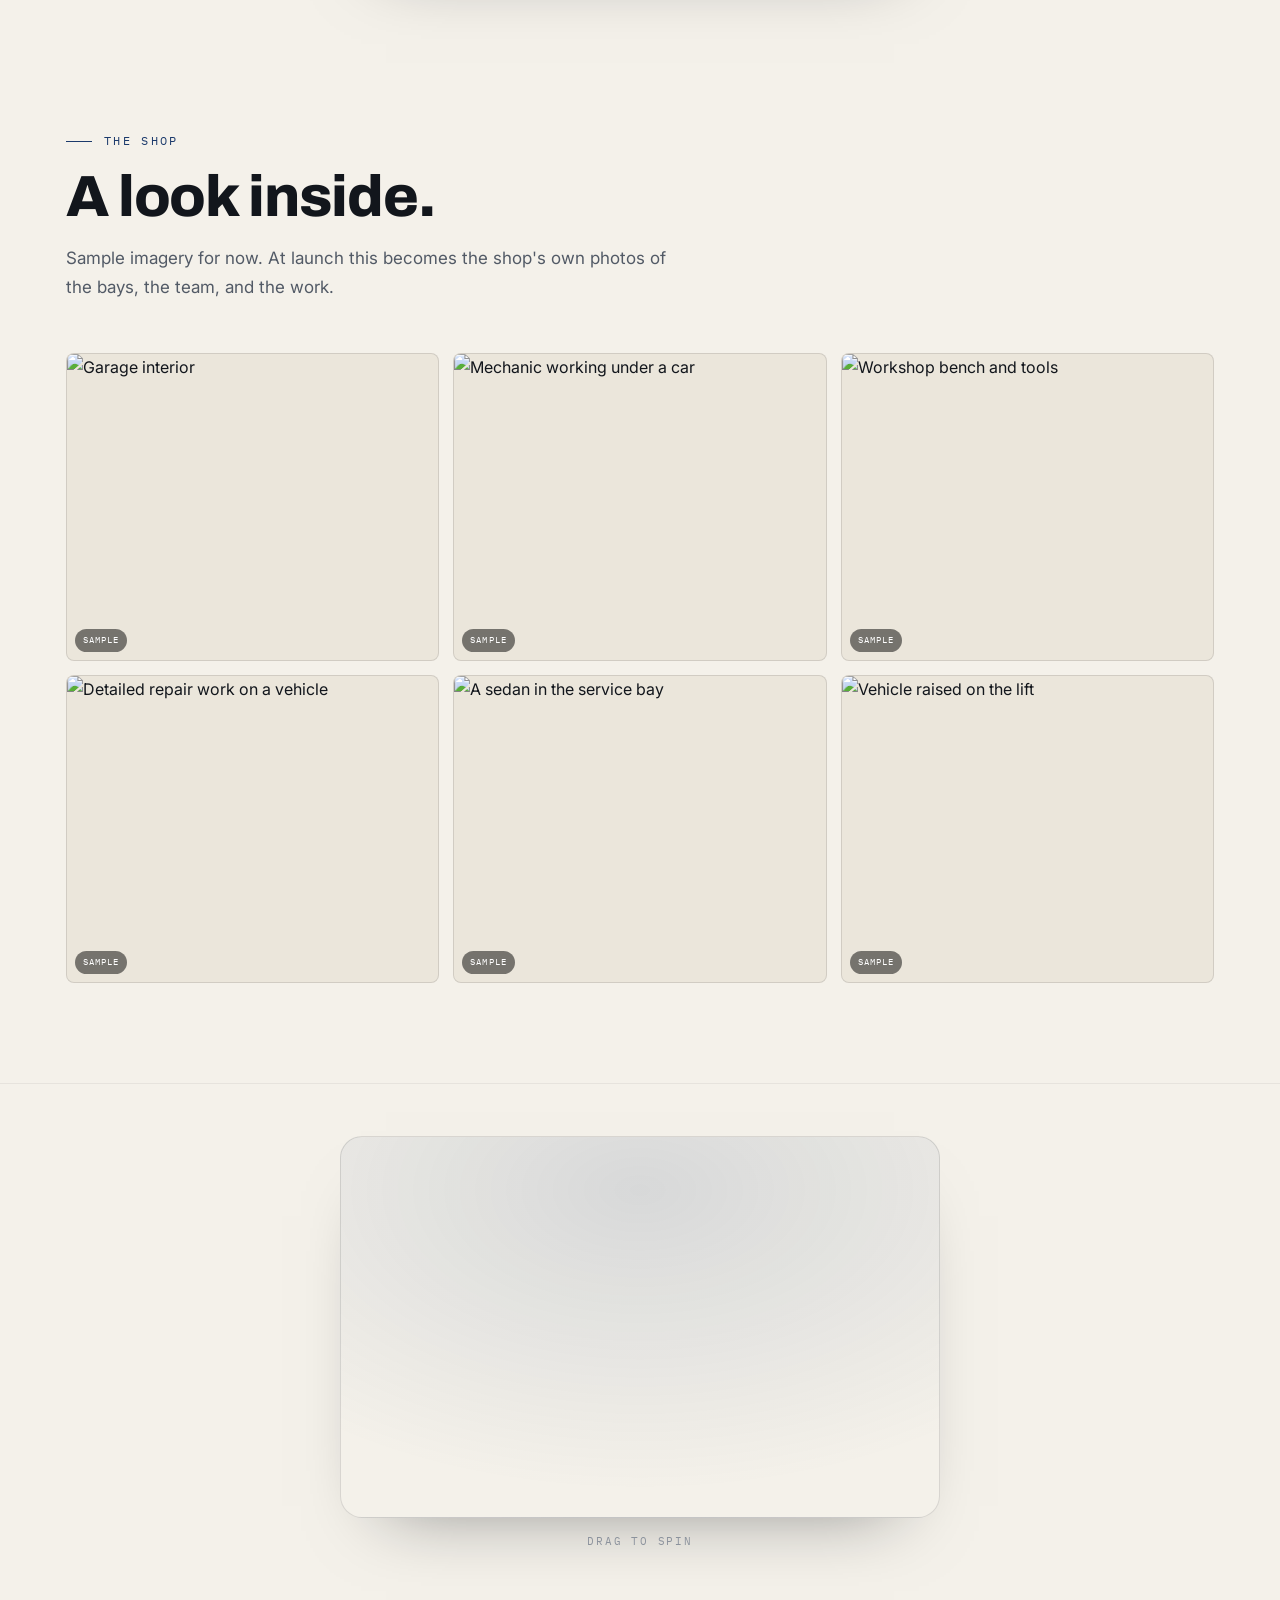
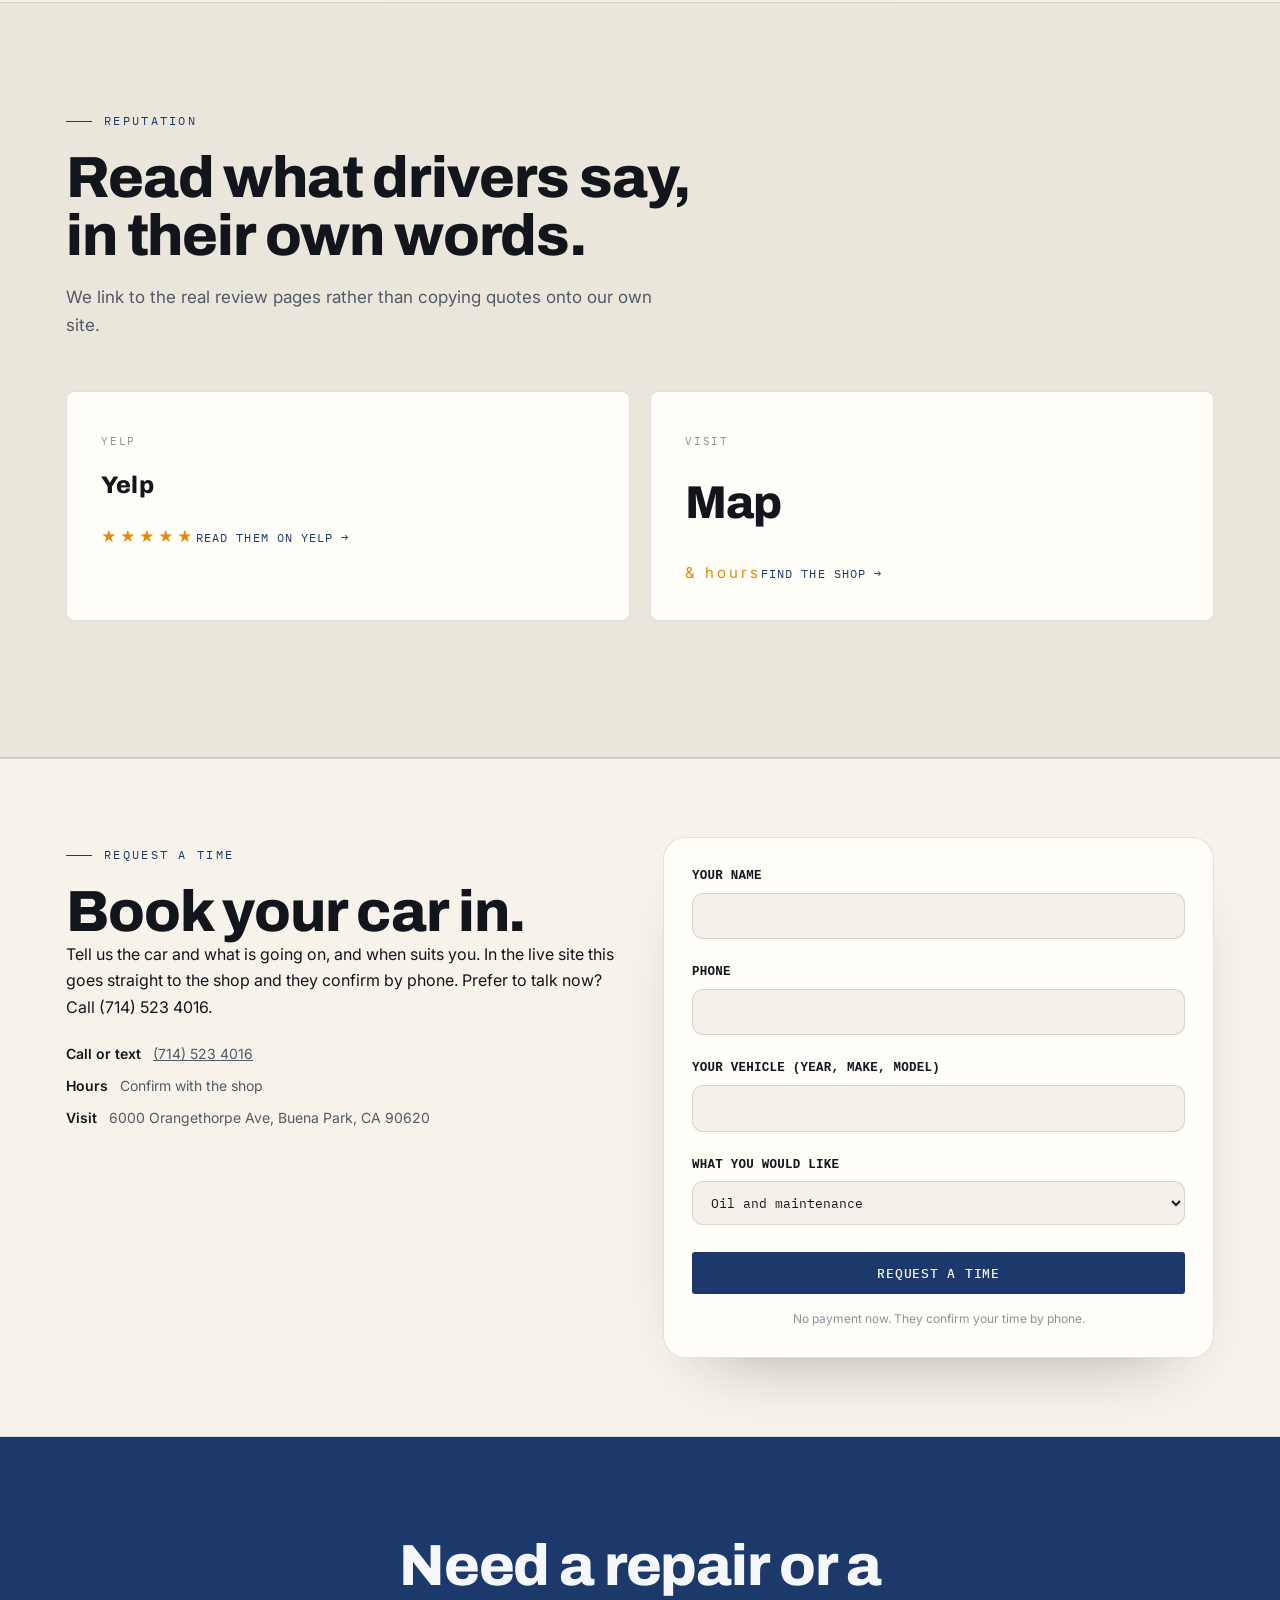
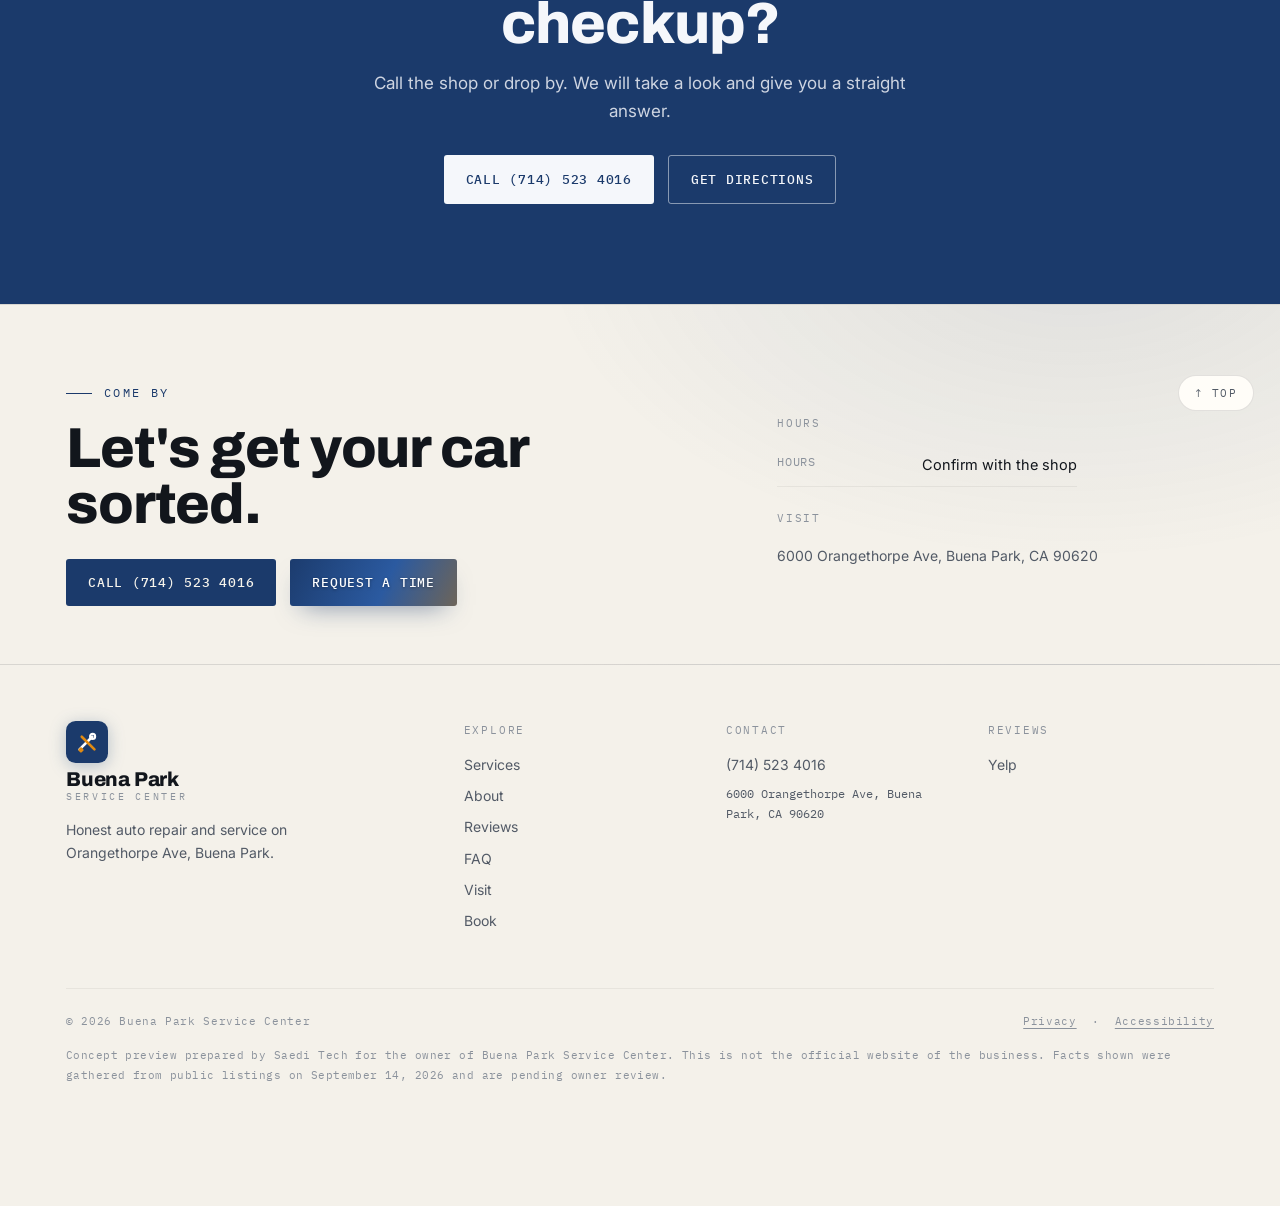
==== commit a8dfe3d2: "Add bespoke business logo (header, footer, favicon)" ====
--- a/index.html
+++ b/index.html
@@ -9,7 +9,7 @@
 <meta property="og:title" content="Buena Park Service Center · Auto repair &amp; service · Buena Park" />
 <meta property="og:description" content="Oil, brakes, tune ups, diagnostics, and full auto repair. Call (714) 523 4016." />
 <meta property="og:type" content="website" />
-<link rel="icon" href="data:image/svg+xml,%3Csvg xmlns='http://www.w3.org/2000/svg' viewBox='0 0 32 32'%3E%3Ccircle cx='16' cy='16' r='15' fill='%231b3a6b'/%3E%3Ccircle cx='16' cy='16' r='8' fill='none' stroke='%23f4f1ea' stroke-width='2.2'/%3E%3Ccircle cx='16' cy='16' r='2.4' fill='%23f4f1ea'/%3E%3Cg stroke='%23f4f1ea' stroke-width='2' stroke-linecap='round'%3E%3Cpath d='M16 4v4M16 24v4M4 16h4M24 16h4'/%3E%3C/g%3E%3C/svg%3E">
+<link rel="icon" href="data:image/svg+xml,%3Csvg xmlns='http://www.w3.org/2000/svg' viewBox='0 0 48 48'%3E%3Crect width='48' height='48' rx='11' fill='%231b3a6b'/%3E%3Cg stroke-linecap='round'%3E%3Cline x1='15.5' y1='32.5' x2='30' y2='18' stroke='%23fff' stroke-width='3'/%3E%3Cline x1='32.5' y1='32.5' x2='18' y2='18' stroke='%23e08a12' stroke-width='3'/%3E%3C/g%3E%3Ccircle cx='30.4' cy='17.6' r='2.9' fill='none' stroke='%23fff' stroke-width='2.4'/%3E%3Crect x='14.6' y='30.6' width='5' height='5' rx='1.2' transform='rotate(45 17.1 33.1)' fill='%23e08a12'/%3E%3C/svg%3E">
 <link rel="preconnect" href="https://fonts.googleapis.com"><link rel="preconnect" href="https://fonts.gstatic.com" crossorigin>
 <link href="https://fonts.googleapis.com/css2?family=Archivo:wght@500;600;700;800&family=Inter:wght@400;500;600&family=IBM+Plex+Mono:wght@400;500&display=swap" rel="stylesheet">
 <link rel="stylesheet" href="assets/site.css">
@@ -26,7 +26,7 @@
 <nav class="top" aria-label="Main">
   <div class="wrap navin">
     <a class="logo" href="index.html" aria-label="Buena Park Service Center, home">
-      <svg class="emblem" viewBox="0 0 48 48" aria-hidden="true"><rect width="48" height="48" rx="11" fill="var(--indigo)"/><circle cx="24" cy="24" r="10" fill="none" stroke="var(--shu)" stroke-width="2.6"/><circle cx="24" cy="24" r="3" fill="var(--shu)"/><g stroke="var(--shu)" stroke-width="2.4" stroke-linecap="round"><path d="M24 10v5M24 33v5M10 24h5M33 24h5"/></g></svg>
+      <svg class="emblem" viewBox="0 0 48 48" aria-hidden="true"><rect width="48" height="48" rx="11" fill="var(--indigo)"/><g stroke-linecap='round'><line x1='15.5' y1='32.5' x2='30' y2='18' stroke='#fff' stroke-width='3'/><line x1='32.5' y1='32.5' x2='18' y2='18' stroke='var(--shu)' stroke-width='3'/></g><circle cx='30.4' cy='17.6' r='2.9' fill='none' stroke='#fff' stroke-width='2.4'/><rect x='14.6' y='30.6' width='5' height='5' rx='1.2' transform='rotate(45 17.1 33.1)' fill='var(--shu)'/></svg>
       <span class="wm"><span class="n">Buena Park</span><span class="s">Service Center</span></span>
     </a>
     <div class="navlinks">
@@ -284,7 +284,7 @@
   <div class="wrap foot-main">
     <div class="fgrid">
       <div class="fbrand">
-        <a class="logo" href="index.html" aria-label="Buena Park Service Center, home"><svg class="emblem" viewBox="0 0 48 48" aria-hidden="true"><rect width="48" height="48" rx="11" fill="var(--indigo)"/><circle cx="24" cy="24" r="10" fill="none" stroke="var(--shu)" stroke-width="2.6"/><circle cx="24" cy="24" r="3" fill="var(--shu)"/><g stroke="var(--shu)" stroke-width="2.4" stroke-linecap="round"><path d="M24 10v5M24 33v5M10 24h5M33 24h5"/></g></svg><span class="wm"><span class="n">Buena Park</span><span class="s">Service Center</span></span></a>
+        <a class="logo" href="index.html" aria-label="Buena Park Service Center, home"><svg class="emblem" viewBox="0 0 48 48" aria-hidden="true"><rect width="48" height="48" rx="11" fill="var(--indigo)"/><g stroke-linecap='round'><line x1='15.5' y1='32.5' x2='30' y2='18' stroke='#fff' stroke-width='3'/><line x1='32.5' y1='32.5' x2='18' y2='18' stroke='var(--shu)' stroke-width='3'/></g><circle cx='30.4' cy='17.6' r='2.9' fill='none' stroke='#fff' stroke-width='2.4'/><rect x='14.6' y='30.6' width='5' height='5' rx='1.2' transform='rotate(45 17.1 33.1)' fill='var(--shu)'/></svg><span class="wm"><span class="n">Buena Park</span><span class="s">Service Center</span></span></a>
         <p>Honest auto repair and service on Orangethorpe Ave, Buena Park.</p>
       </div>
       <div class="fcol"><p class="ft">Explore</p><a href="services.html">Services</a><a href="about.html">About</a><a href="reviews.html">Reviews</a><a href="faq.html">FAQ</a><a href="visit.html">Visit</a><a href="index.html#book">Book</a></div>
